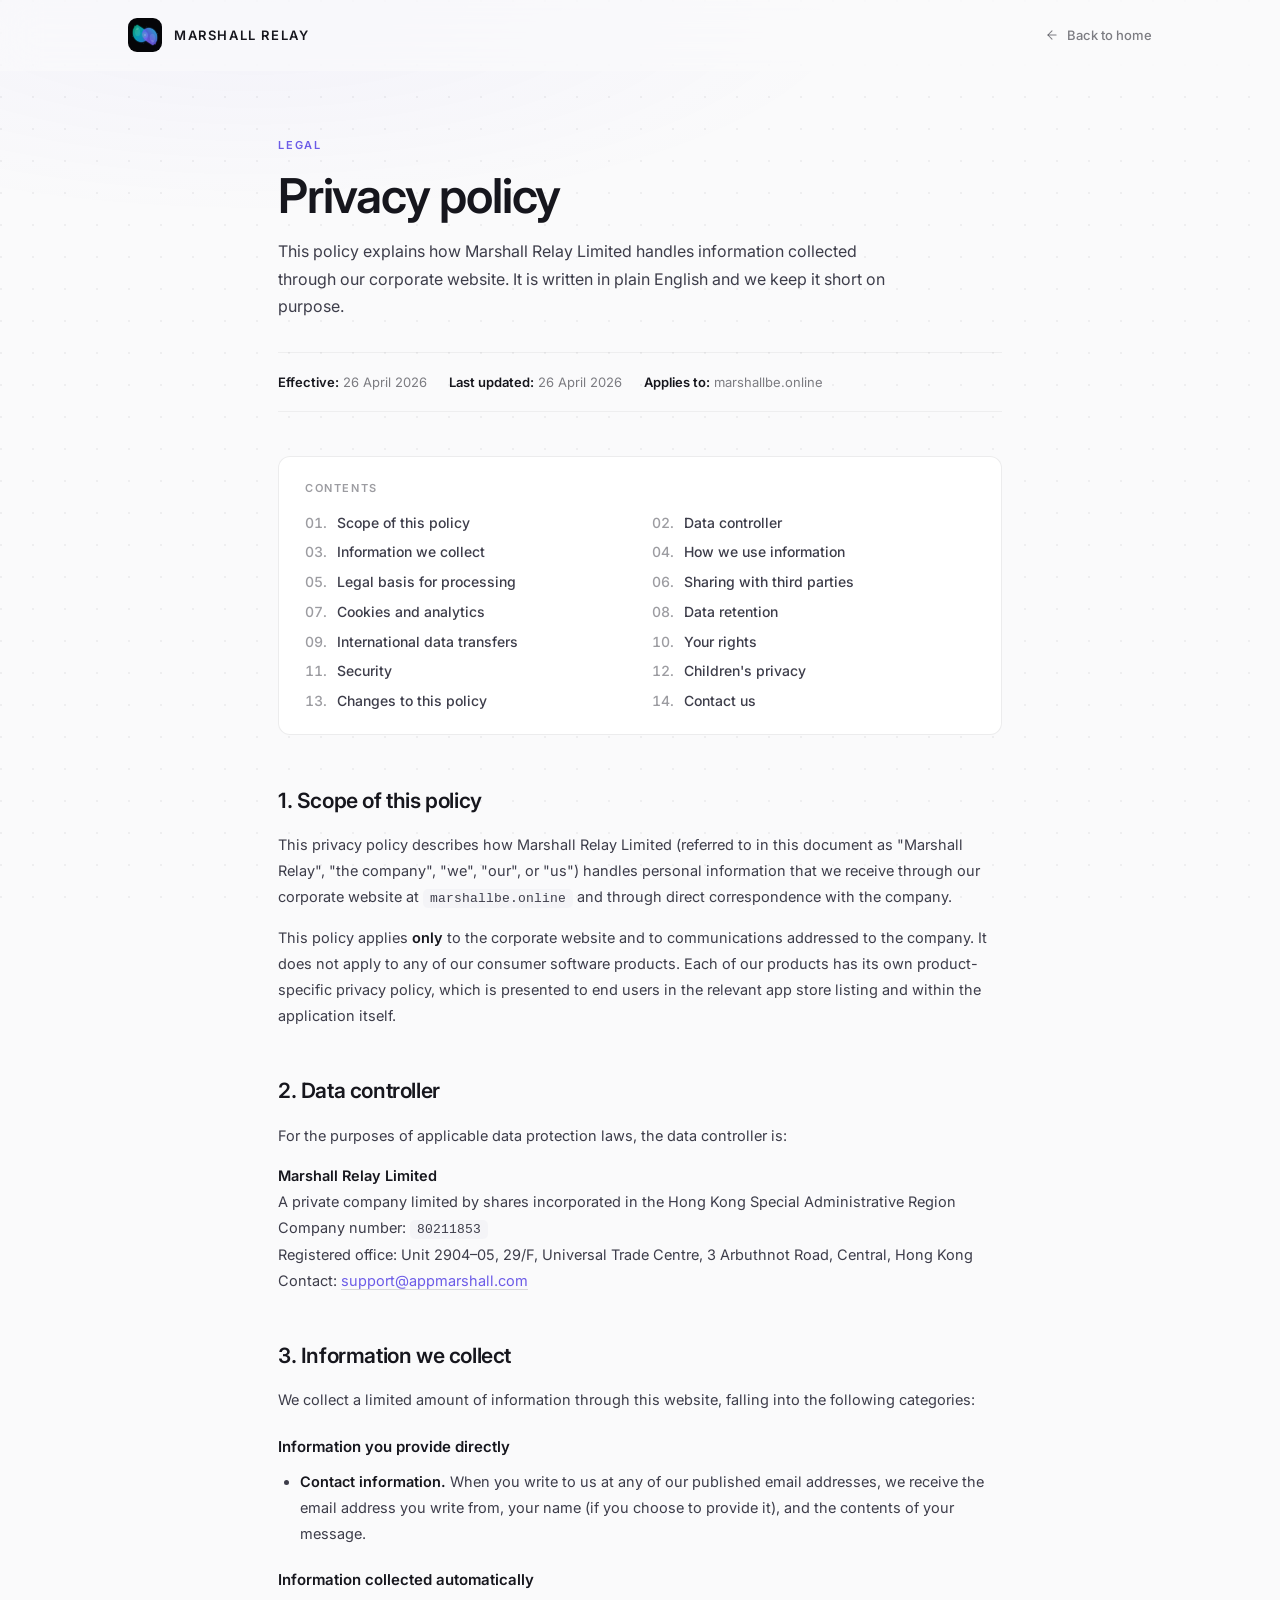
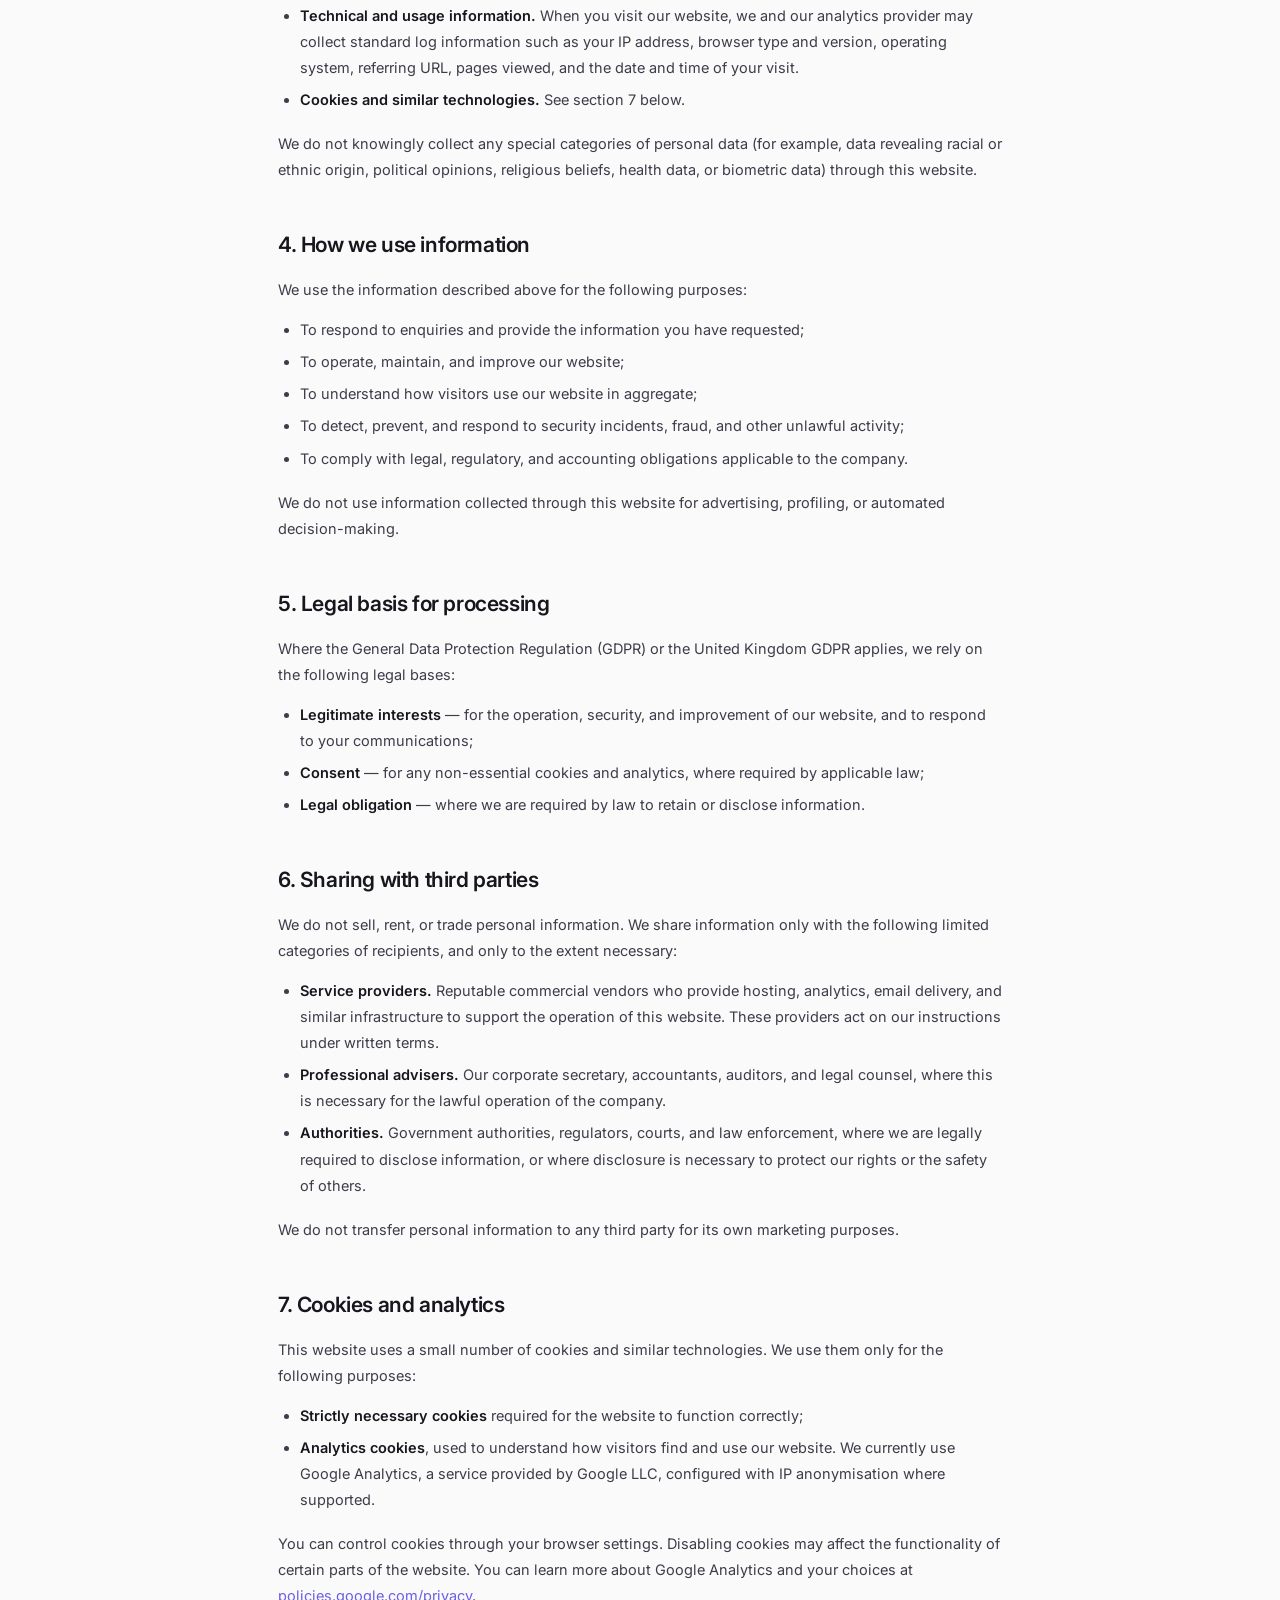
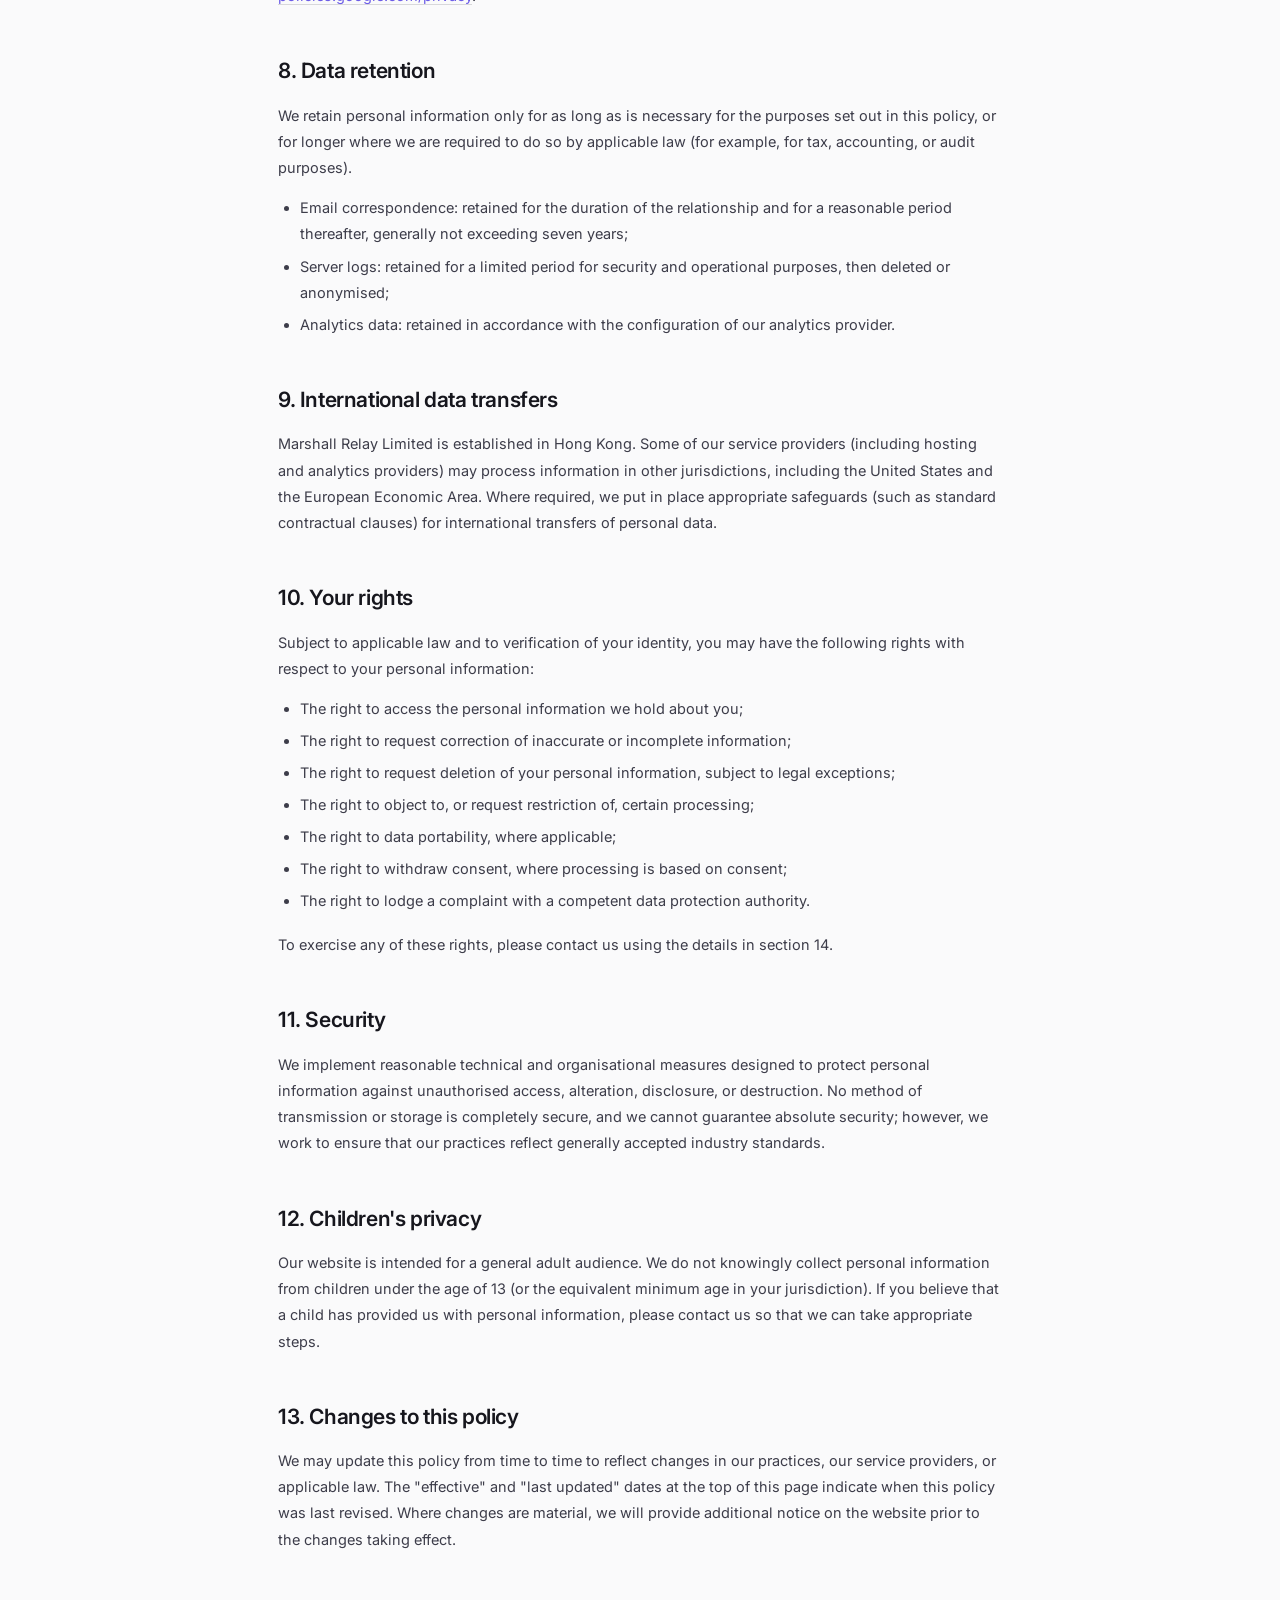
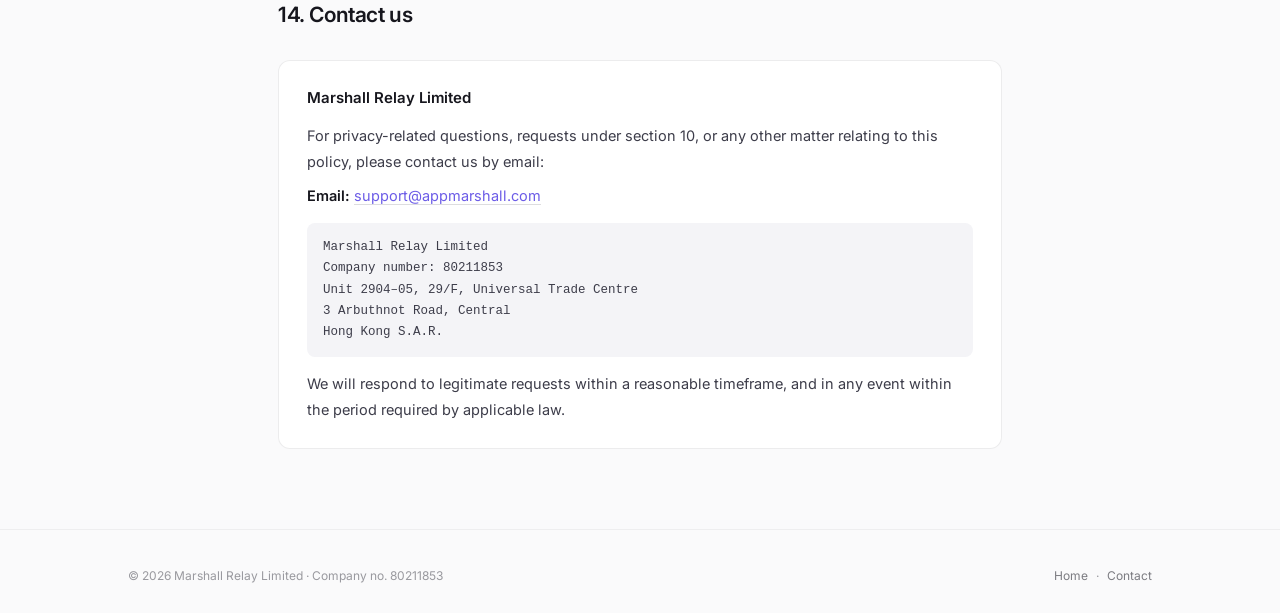
==== privacy/index.html @ ccfbe041 "Update index.html" ====
<!DOCTYPE html>
<html lang="en">
<head>
<meta charset="UTF-8">
<meta name="viewport" content="width=device-width,initial-scale=1.0">
<meta name="description" content="Privacy policy of Marshall Relay Limited — how we handle information collected through our corporate website.">
<meta name="theme-color" content="#FAFAFB">
<meta name="robots" content="index,follow">
<title>Privacy policy &mdash; Marshall Relay Limited</title>
<link rel="icon" type="image/png" href="../assets/logo.png">
<link rel="apple-touch-icon" href="../assets/logo.png">
<link rel="preconnect" href="https://fonts.googleapis.com">
<link rel="preconnect" href="https://fonts.gstatic.com" crossorigin>
<link href="https://fonts.googleapis.com/css2?family=Inter:wght@300;400;500;600;700&family=Instrument+Serif&display=swap" rel="stylesheet">
<style>
*,*::before,*::after{box-sizing:border-box;margin:0;padding:0}
:root{
  --bg:#FAFAFB;
  --bg-soft:#F4F4F7;
  --surface:#FFFFFF;
  --surface-tint:rgba(108,92,231,0.035);
  --border:rgba(20,20,30,0.08);
  --border-light:rgba(20,20,30,0.05);
  --border-strong:rgba(20,20,30,0.14);
  --text:#16161D;
  --text-secondary:#3D3D4A;
  --text-dim:rgba(20,20,30,0.55);
  --text-muted:rgba(20,20,30,0.42);
  --accent:#6C5CE7;
  --accent-deep:#5347C7;
  --accent-soft:rgba(108,92,231,0.08);
  --teal:#10A674;
  --radius-lg:18px;
  --radius-md:12px;
  --radius-sm:8px;
}
html{scroll-behavior:smooth;-webkit-font-smoothing:antialiased;-moz-osx-font-smoothing:grayscale;overflow-x:clip;max-width:100%}
body{background:var(--bg);color:var(--text);font-family:'Inter',-apple-system,'Helvetica Neue',sans-serif;overflow-x:clip;line-height:1.7;max-width:100%;position:relative}
a{color:var(--accent);text-decoration:none;transition:color .25s;border-bottom:1px solid var(--border-strong)}
a:hover{color:var(--accent-deep);border-color:var(--accent)}
img{max-width:100%;display:block}
.container{max-width:780px;margin:0 auto;padding:0 28px}

/* Subtle background — same engineering motif but minimal */
.bg-canvas{position:fixed;inset:0;pointer-events:none;z-index:0;background:
  radial-gradient(circle at 1px 1px, rgba(20,20,30,0.05) 1px, transparent 0) 0 0/32px 32px,
  var(--bg)}
.bg-wash{position:fixed;inset:0;pointer-events:none;z-index:1;background:
  radial-gradient(ellipse 80% 40% at 20% 0%, rgba(108,92,231,0.05), transparent 60%)}

/* Nav */
.nav{position:fixed;top:0;left:0;right:0;z-index:100;padding:18px 0;background:rgba(250,250,251,.72);backdrop-filter:blur(18px);-webkit-backdrop-filter:blur(18px);border-bottom:1px solid transparent;transition:all .35s}
.nav.scrolled{padding:12px 0;background:rgba(250,250,251,.92);border-bottom-color:var(--border-light)}
.nav-inner{display:flex;align-items:center;justify-content:space-between;max-width:1080px;margin:0 auto;padding:0 28px}
.nav-logo{display:flex;align-items:center;gap:12px;text-decoration:none;border:none}
.nav-logo:hover{border:none}
.nav-logo-mark{width:34px;height:34px;flex-shrink:0;display:flex;align-items:center;justify-content:center}
.nav-logo-mark img{width:34px;height:34px;border-radius:9px;object-fit:contain}
.nav-logo-text{font-size:13px;font-weight:600;letter-spacing:1.6px;text-transform:uppercase;color:var(--text);line-height:1}
.nav-back{font-size:13px;font-weight:500;color:var(--text-dim);transition:color .25s;border:none;display:inline-flex;align-items:center;gap:8px}
.nav-back:hover{color:var(--text);border:none}
.nav-back svg{width:14px;height:14px}
@media(max-width:740px){.nav-inner{padding:0 22px}}

/* Page */
.page{position:relative;z-index:2;padding:130px 0 80px}
.page-eyebrow{display:inline-block;font-size:11px;font-weight:600;text-transform:uppercase;letter-spacing:1.8px;color:var(--accent);margin-bottom:14px}
.page h1{font-size:clamp(34px,4.5vw,48px);font-weight:600;line-height:1.12;letter-spacing:-1.2px;margin-bottom:16px;color:var(--text)}
.page-lead{font-size:16px;color:var(--text-secondary);max-width:620px;line-height:1.7;margin-bottom:32px}
.page-meta{display:flex;flex-wrap:wrap;gap:14px 22px;padding:18px 0;font-size:13px;color:var(--text-dim);margin-bottom:44px;border-top:1px solid var(--border-light);border-bottom:1px solid var(--border-light)}
.page-meta strong{color:var(--text);font-weight:600}

.toc{padding:22px 26px;background:var(--surface);border:1px solid var(--border);border-radius:var(--radius-md);margin-bottom:48px}
.toc h2{font-size:11px;font-weight:600;text-transform:uppercase;letter-spacing:1.6px;color:var(--text-muted);margin-bottom:14px}
.toc ol{list-style:none;counter-reset:toc;display:grid;grid-template-columns:1fr 1fr;gap:8px 24px}
@media(max-width:560px){.toc ol{grid-template-columns:1fr}}
.toc li{counter-increment:toc;font-size:14px;line-height:1.55}
.toc li::before{content:counter(toc,decimal-leading-zero) '. ';color:var(--text-muted);font-weight:500;margin-right:6px;font-variant-numeric:tabular-nums}
.toc a{color:var(--text-secondary);border:none;font-weight:500}
.toc a:hover{color:var(--accent);border:none}

article h2{font-size:21px;font-weight:600;letter-spacing:-.4px;margin-top:44px;margin-bottom:14px;scroll-margin-top:96px;color:var(--text)}
article h2:first-of-type{margin-top:0}
article h3{font-size:15px;font-weight:600;margin-top:20px;margin-bottom:10px;color:var(--text)}
article p{font-size:14.5px;color:var(--text-secondary);line-height:1.8;margin-bottom:14px}
article ul{margin:0 0 18px 0;padding-left:22px}
article li{font-size:14.5px;color:var(--text-secondary);line-height:1.8;margin-bottom:6px}
article strong{color:var(--text);font-weight:600}
article .mono{font-family:'SFMono-Regular',Menlo,Consolas,monospace;font-size:13px;background:var(--bg-soft);padding:2px 7px;border-radius:5px;letter-spacing:.2px}

.contact-block{margin-top:28px;padding:24px 28px;background:var(--surface);border:1px solid var(--border);border-radius:var(--radius-md)}
.contact-block h3{margin-top:0;margin-bottom:12px;font-size:15px}
.contact-block p{margin-bottom:8px;font-size:14.5px}
.contact-block p:last-child{margin-bottom:0}
.contact-block .mono-block{font-family:'SFMono-Regular',Menlo,Consolas,monospace;font-size:12.5px;color:var(--text-secondary);line-height:1.7;padding:14px 16px;background:var(--bg-soft);border-radius:var(--radius-sm);margin-top:14px}

/* Footer */
.footer{position:relative;z-index:2;padding:36px 0 28px;border-top:1px solid var(--border-light)}
.footer-inner{display:flex;justify-content:space-between;align-items:center;gap:16px;flex-wrap:wrap;font-size:12px;color:var(--text-muted);max-width:1080px;margin:0 auto;padding:0 28px}
.footer-inner a{color:var(--text-dim);border:none}
.footer-inner a:hover{color:var(--text);border:none}
.footer-divider{display:inline-block;margin:0 8px}
@media(max-width:740px){
  .page{padding:110px 0 60px}
  .container{padding:0 22px}
}
</style>
</head>
<body>

<div class="bg-canvas" aria-hidden="true"></div>
<div class="bg-wash" aria-hidden="true"></div>

<nav class="nav" id="nav">
  <div class="nav-inner">
    <a href="../" class="nav-logo">
      <div class="nav-logo-mark"><img src="../assets/logo.png" alt=""></div>
      <span class="nav-logo-text">Marshall Relay</span>
    </a>
    <a href="../" class="nav-back">
      <svg viewBox="0 0 24 24" fill="none" stroke="currentColor" stroke-width="1.8" stroke-linecap="round" stroke-linejoin="round"><path d="M19 12H5"/><path d="m12 19-7-7 7-7"/></svg>
      Back to home
    </a>
  </div>
</nav>

<main class="page">
  <div class="container">
    <span class="page-eyebrow">Legal</span>
    <h1>Privacy policy</h1>
    <p class="page-lead">This policy explains how Marshall Relay Limited handles information collected through our corporate website. It is written in plain English and we keep it short on purpose.</p>
    <div class="page-meta">
      <span><strong>Effective:</strong> 26 April 2026</span>
      <span><strong>Last updated:</strong> 26 April 2026</span>
      <span><strong>Applies to:</strong> <span class="mono">marshallbe.online</span></span>
    </div>

    <div class="toc">
      <h2>Contents</h2>
      <ol>
        <li><a href="#scope">Scope of this policy</a></li>
        <li><a href="#controller">Data controller</a></li>
        <li><a href="#information">Information we collect</a></li>
        <li><a href="#purposes">How we use information</a></li>
        <li><a href="#legal-basis">Legal basis for processing</a></li>
        <li><a href="#sharing">Sharing with third parties</a></li>
        <li><a href="#cookies">Cookies and analytics</a></li>
        <li><a href="#retention">Data retention</a></li>
        <li><a href="#transfers">International data transfers</a></li>
        <li><a href="#rights">Your rights</a></li>
        <li><a href="#security">Security</a></li>
        <li><a href="#children">Children's privacy</a></li>
        <li><a href="#changes">Changes to this policy</a></li>
        <li><a href="#contact">Contact us</a></li>
      </ol>
    </div>

    <article>
      <h2 id="scope">1. Scope of this policy</h2>
      <p>This privacy policy describes how Marshall Relay Limited (referred to in this document as "Marshall Relay", "the company", "we", "our", or "us") handles personal information that we receive through our corporate website at <span class="mono">marshallbe.online</span> and through direct correspondence with the company.</p>
      <p>This policy applies <strong>only</strong> to the corporate website and to communications addressed to the company. It does not apply to any of our consumer software products. Each of our products has its own product-specific privacy policy, which is presented to end users in the relevant app store listing and within the application itself.</p>

      <h2 id="controller">2. Data controller</h2>
      <p>For the purposes of applicable data protection laws, the data controller is:</p>
      <p><strong>Marshall Relay Limited</strong><br>
        A private company limited by shares incorporated in the Hong Kong Special Administrative Region<br>
        Company number: <span class="mono">80211853</span><br>
        Registered office: Unit 2904&ndash;05, 29/F, Universal Trade Centre, 3 Arbuthnot Road, Central, Hong Kong<br>
        Contact: <a href="mailto:support@appmarshall.com">support@appmarshall.com</a></p>

      <h2 id="information">3. Information we collect</h2>
      <p>We collect a limited amount of information through this website, falling into the following categories:</p>
      <h3>Information you provide directly</h3>
      <ul>
        <li><strong>Contact information.</strong> When you write to us at any of our published email addresses, we receive the email address you write from, your name (if you choose to provide it), and the contents of your message.</li>
      </ul>
      <h3>Information collected automatically</h3>
      <ul>
        <li><strong>Technical and usage information.</strong> When you visit our website, we and our analytics provider may collect standard log information such as your IP address, browser type and version, operating system, referring URL, pages viewed, and the date and time of your visit.</li>
        <li><strong>Cookies and similar technologies.</strong> See section 7 below.</li>
      </ul>
      <p>We do not knowingly collect any special categories of personal data (for example, data revealing racial or ethnic origin, political opinions, religious beliefs, health data, or biometric data) through this website.</p>

      <h2 id="purposes">4. How we use information</h2>
      <p>We use the information described above for the following purposes:</p>
      <ul>
        <li>To respond to enquiries and provide the information you have requested;</li>
        <li>To operate, maintain, and improve our website;</li>
        <li>To understand how visitors use our website in aggregate;</li>
        <li>To detect, prevent, and respond to security incidents, fraud, and other unlawful activity;</li>
        <li>To comply with legal, regulatory, and accounting obligations applicable to the company.</li>
      </ul>
      <p>We do not use information collected through this website for advertising, profiling, or automated decision-making.</p>

      <h2 id="legal-basis">5. Legal basis for processing</h2>
      <p>Where the General Data Protection Regulation (GDPR) or the United Kingdom GDPR applies, we rely on the following legal bases:</p>
      <ul>
        <li><strong>Legitimate interests</strong> &mdash; for the operation, security, and improvement of our website, and to respond to your communications;</li>
        <li><strong>Consent</strong> &mdash; for any non-essential cookies and analytics, where required by applicable law;</li>
        <li><strong>Legal obligation</strong> &mdash; where we are required by law to retain or disclose information.</li>
      </ul>

      <h2 id="sharing">6. Sharing with third parties</h2>
      <p>We do not sell, rent, or trade personal information. We share information only with the following limited categories of recipients, and only to the extent necessary:</p>
      <ul>
        <li><strong>Service providers.</strong> Reputable commercial vendors who provide hosting, analytics, email delivery, and similar infrastructure to support the operation of this website. These providers act on our instructions under written terms.</li>
        <li><strong>Professional advisers.</strong> Our corporate secretary, accountants, auditors, and legal counsel, where this is necessary for the lawful operation of the company.</li>
        <li><strong>Authorities.</strong> Government authorities, regulators, courts, and law enforcement, where we are legally required to disclose information, or where disclosure is necessary to protect our rights or the safety of others.</li>
      </ul>
      <p>We do not transfer personal information to any third party for its own marketing purposes.</p>

      <h2 id="cookies">7. Cookies and analytics</h2>
      <p>This website uses a small number of cookies and similar technologies. We use them only for the following purposes:</p>
      <ul>
        <li><strong>Strictly necessary cookies</strong> required for the website to function correctly;</li>
        <li><strong>Analytics cookies</strong>, used to understand how visitors find and use our website. We currently use Google Analytics, a service provided by Google LLC, configured with IP anonymisation where supported.</li>
      </ul>
      <p>You can control cookies through your browser settings. Disabling cookies may affect the functionality of certain parts of the website. You can learn more about Google Analytics and your choices at <a href="https://policies.google.com/privacy" target="_blank" rel="noopener">policies.google.com/privacy</a>.</p>

      <h2 id="retention">8. Data retention</h2>
      <p>We retain personal information only for as long as is necessary for the purposes set out in this policy, or for longer where we are required to do so by applicable law (for example, for tax, accounting, or audit purposes).</p>
      <ul>
        <li>Email correspondence: retained for the duration of the relationship and for a reasonable period thereafter, generally not exceeding seven years;</li>
        <li>Server logs: retained for a limited period for security and operational purposes, then deleted or anonymised;</li>
        <li>Analytics data: retained in accordance with the configuration of our analytics provider.</li>
      </ul>

      <h2 id="transfers">9. International data transfers</h2>
      <p>Marshall Relay Limited is established in Hong Kong. Some of our service providers (including hosting and analytics providers) may process information in other jurisdictions, including the United States and the European Economic Area. Where required, we put in place appropriate safeguards (such as standard contractual clauses) for international transfers of personal data.</p>

      <h2 id="rights">10. Your rights</h2>
      <p>Subject to applicable law and to verification of your identity, you may have the following rights with respect to your personal information:</p>
      <ul>
        <li>The right to access the personal information we hold about you;</li>
        <li>The right to request correction of inaccurate or incomplete information;</li>
        <li>The right to request deletion of your personal information, subject to legal exceptions;</li>
        <li>The right to object to, or request restriction of, certain processing;</li>
        <li>The right to data portability, where applicable;</li>
        <li>The right to withdraw consent, where processing is based on consent;</li>
        <li>The right to lodge a complaint with a competent data protection authority.</li>
      </ul>
      <p>To exercise any of these rights, please contact us using the details in section 14.</p>

      <h2 id="security">11. Security</h2>
      <p>We implement reasonable technical and organisational measures designed to protect personal information against unauthorised access, alteration, disclosure, or destruction. No method of transmission or storage is completely secure, and we cannot guarantee absolute security; however, we work to ensure that our practices reflect generally accepted industry standards.</p>

      <h2 id="children">12. Children's privacy</h2>
      <p>Our website is intended for a general adult audience. We do not knowingly collect personal information from children under the age of 13 (or the equivalent minimum age in your jurisdiction). If you believe that a child has provided us with personal information, please contact us so that we can take appropriate steps.</p>

      <h2 id="changes">13. Changes to this policy</h2>
      <p>We may update this policy from time to time to reflect changes in our practices, our service providers, or applicable law. The "effective" and "last updated" dates at the top of this page indicate when this policy was last revised. Where changes are material, we will provide additional notice on the website prior to the changes taking effect.</p>

      <h2 id="contact">14. Contact us</h2>
      <div class="contact-block">
        <h3>Marshall Relay Limited</h3>
        <p>For privacy-related questions, requests under section 10, or any other matter relating to this policy, please contact us by email:</p>
        <p><strong>Email:</strong> <a href="mailto:support@appmarshall.com">support@appmarshall.com</a></p>
        <div class="mono-block">
          Marshall Relay Limited<br>
          Company number: 80211853<br>
          Unit 2904&ndash;05, 29/F, Universal Trade Centre<br>
          3 Arbuthnot Road, Central<br>
          Hong Kong S.A.R.
        </div>
        <p style="margin-top:14px">We will respond to legitimate requests within a reasonable timeframe, and in any event within the period required by applicable law.</p>
      </div>
    </article>
  </div>
</main>

<footer class="footer">
  <div class="footer-inner">
    <span>&copy; 2026 Marshall Relay Limited &middot; Company no. 80211853</span>
    <span><a href="../">Home</a><span class="footer-divider">&middot;</span><a href="mailto:support@appmarshall.com">Contact</a></span>
  </div>
</footer>

<script>
const nav = document.getElementById('nav');
window.addEventListener('scroll', () => {
  if (window.scrollY > 12) nav.classList.add('scrolled');
  else nav.classList.remove('scrolled');
}, { passive: true });
</script>

</body>
</html>
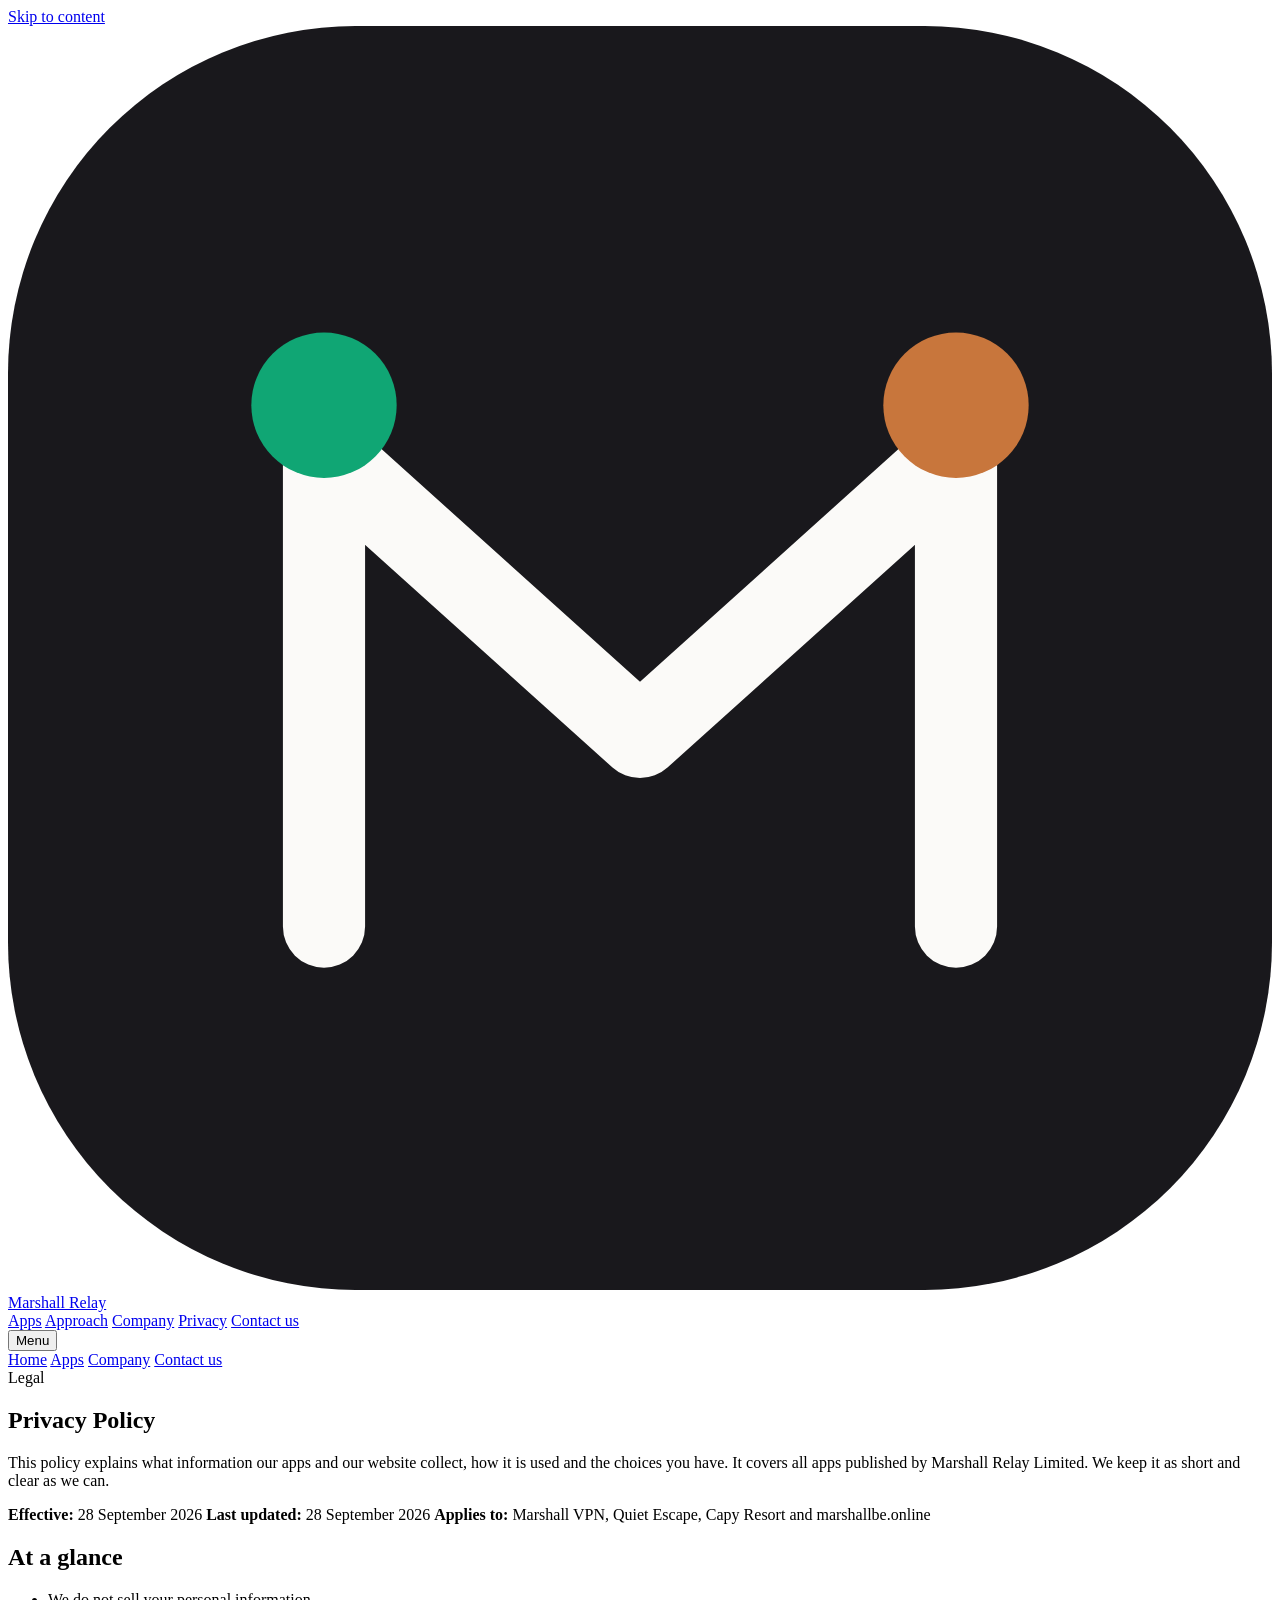
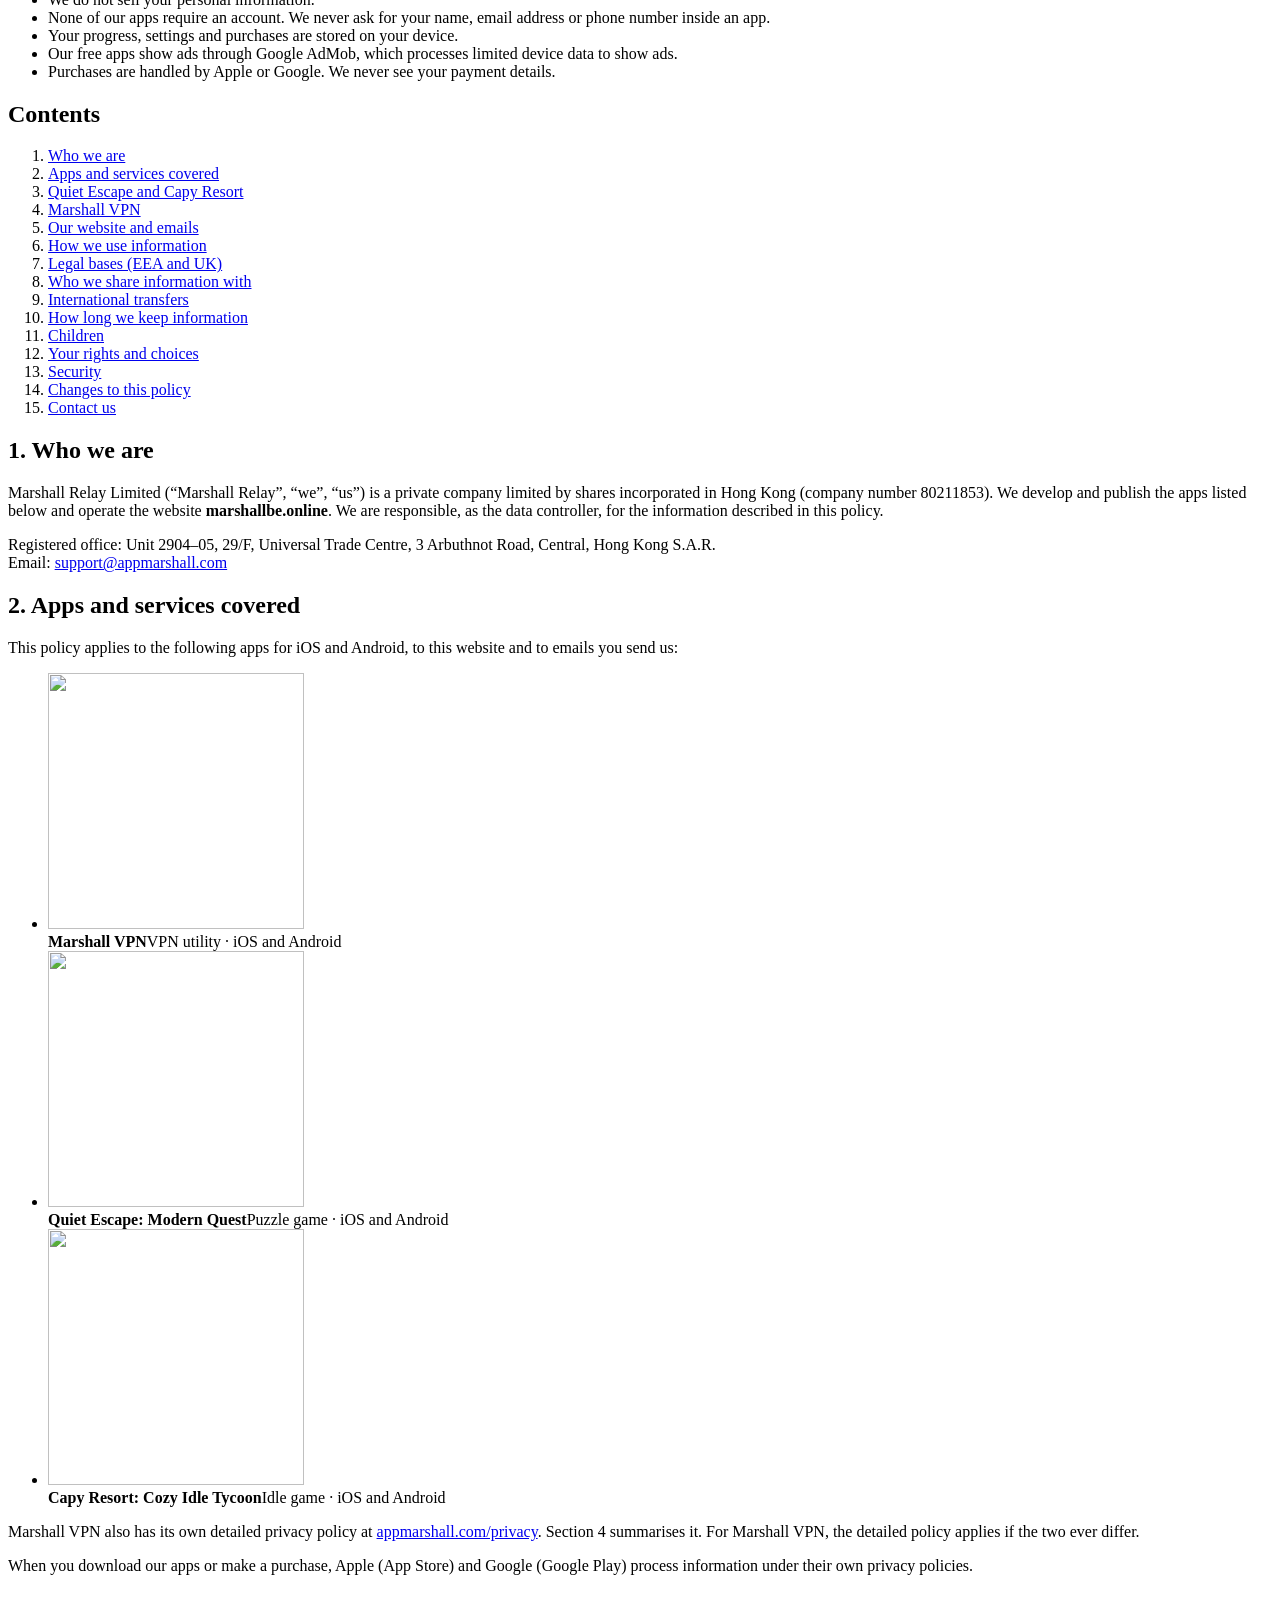
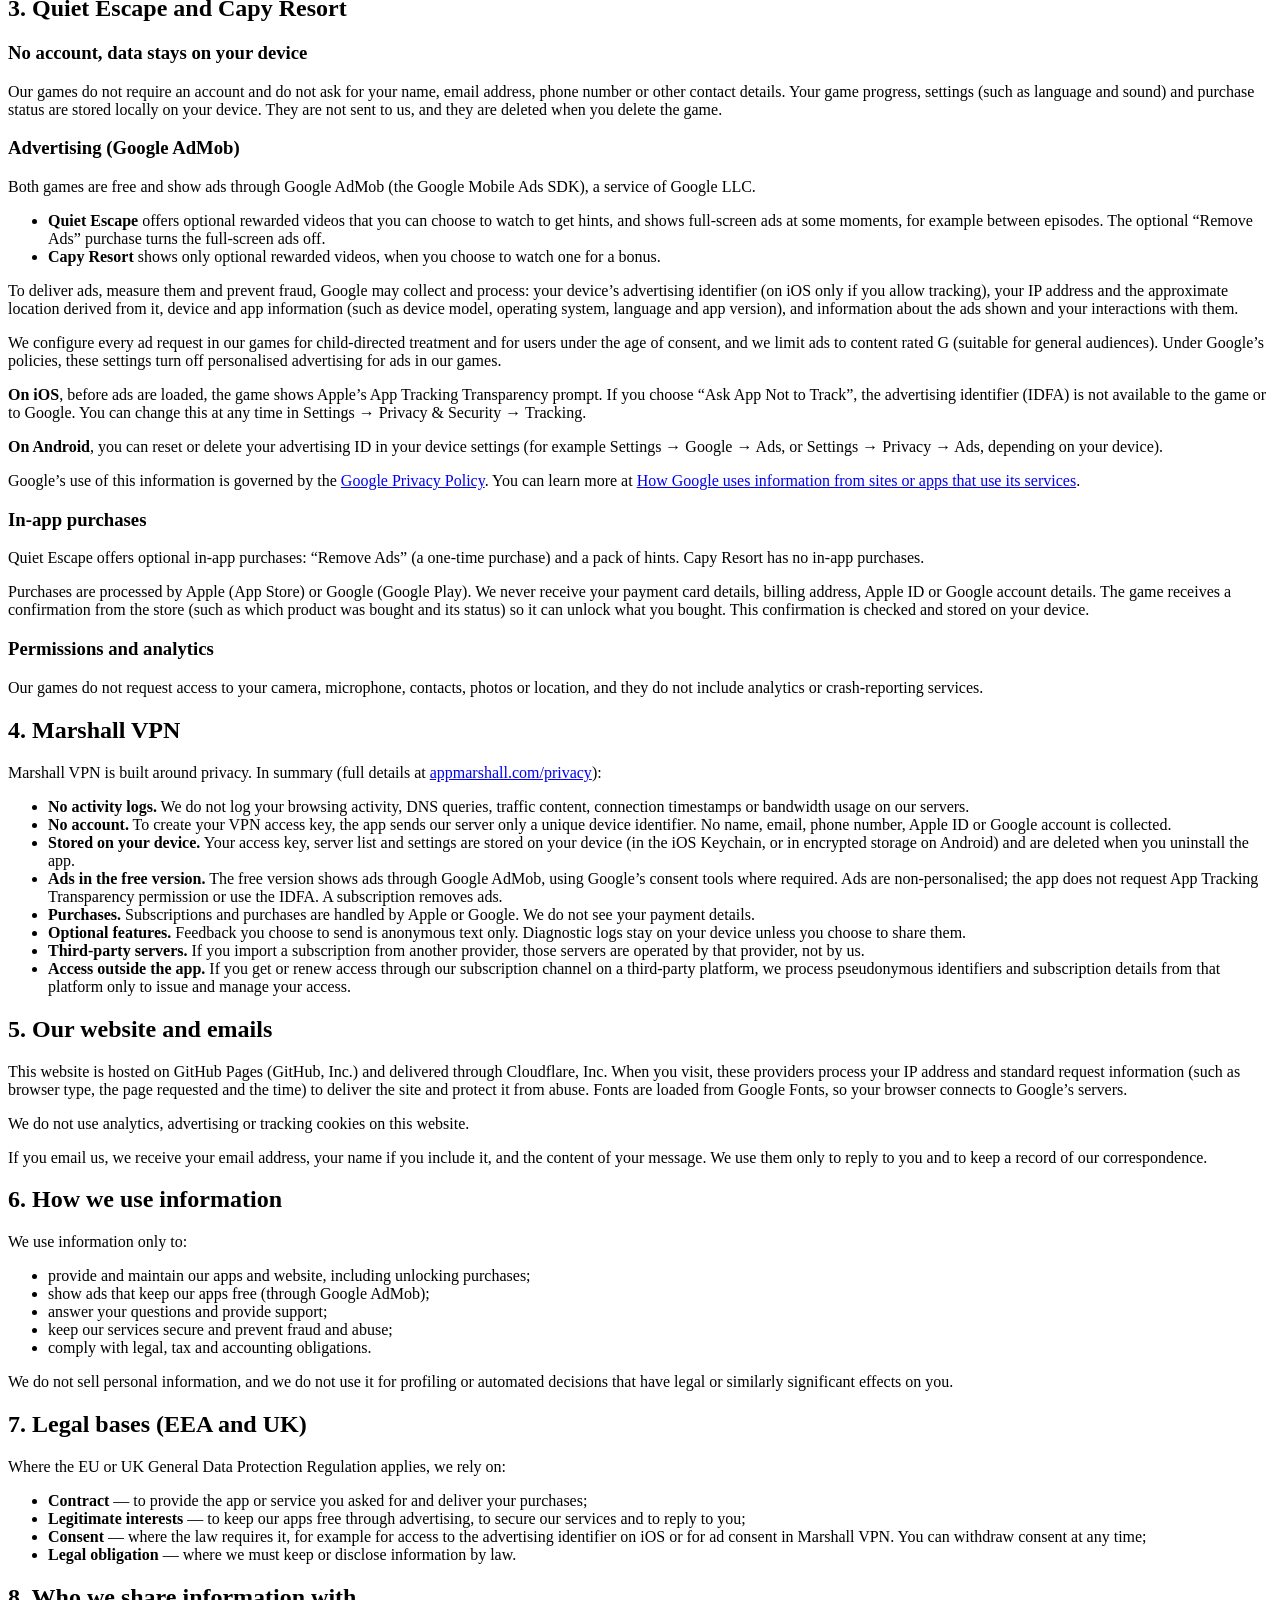
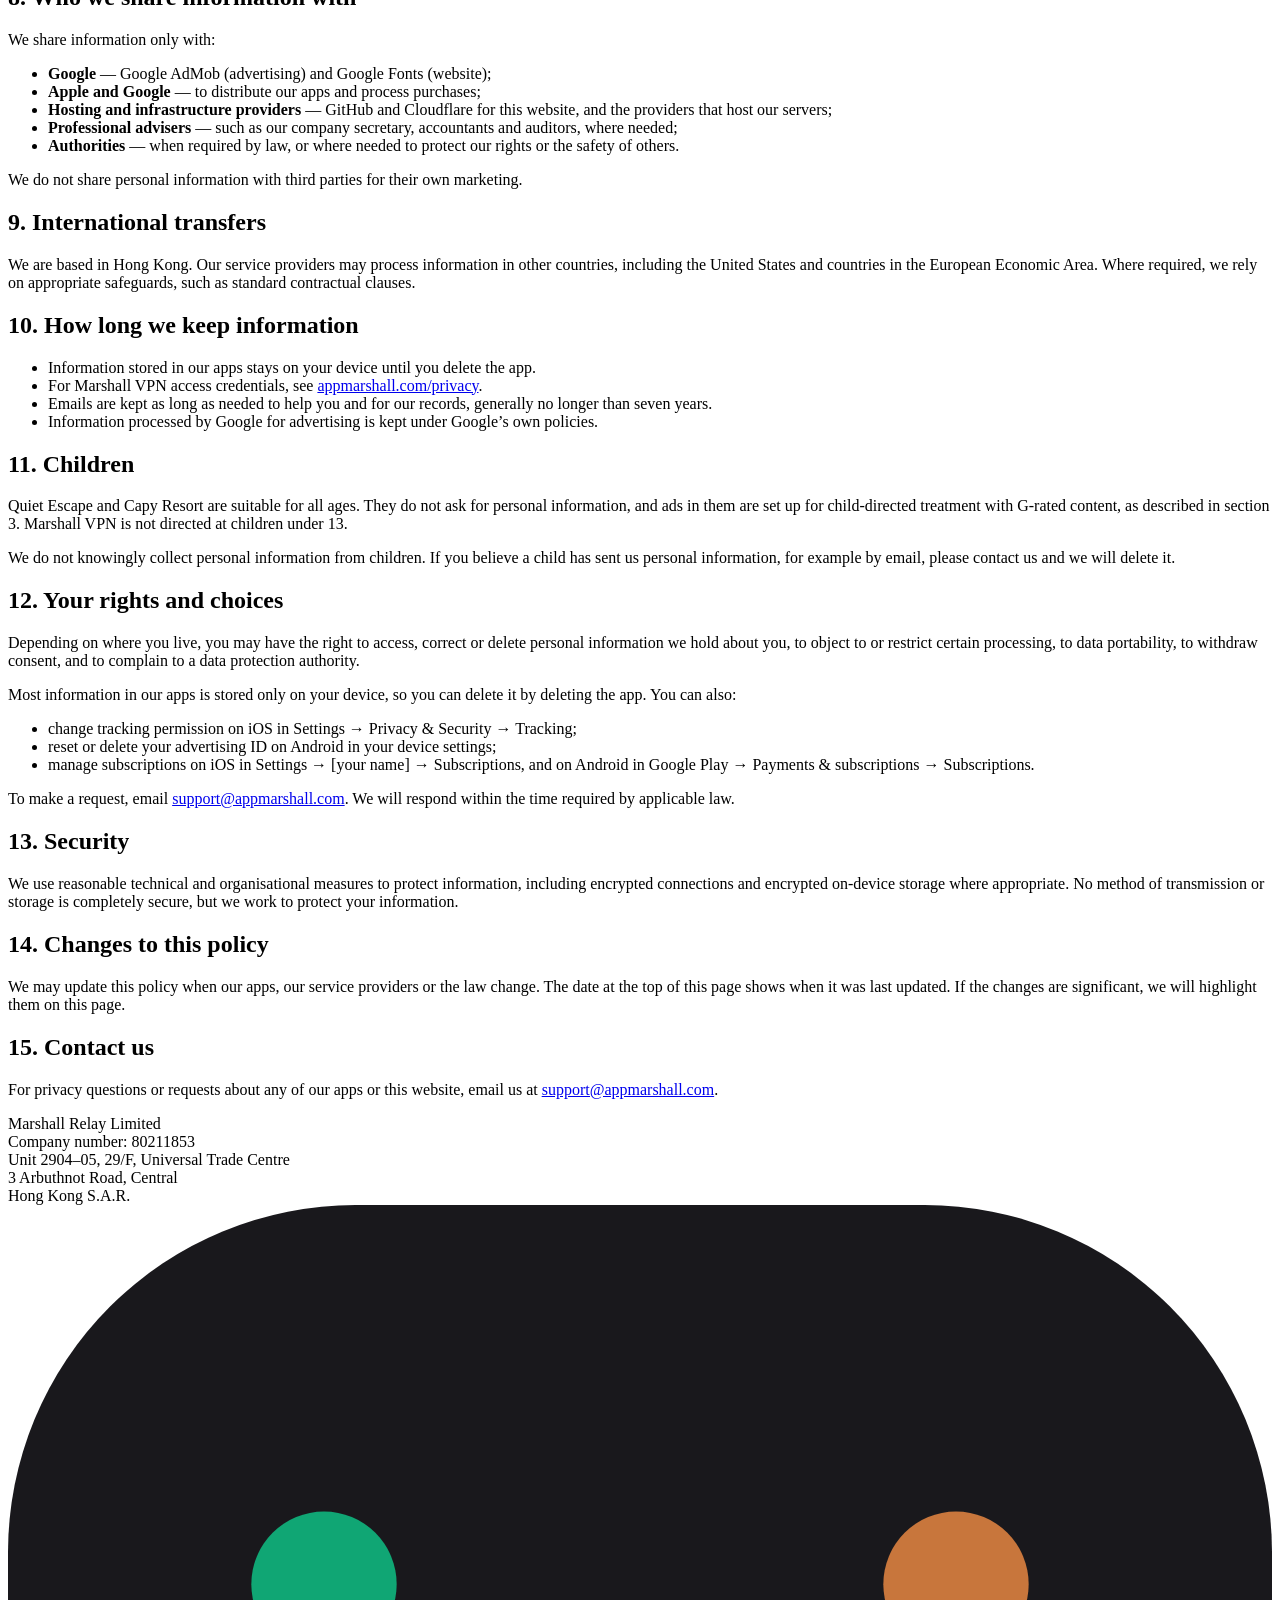
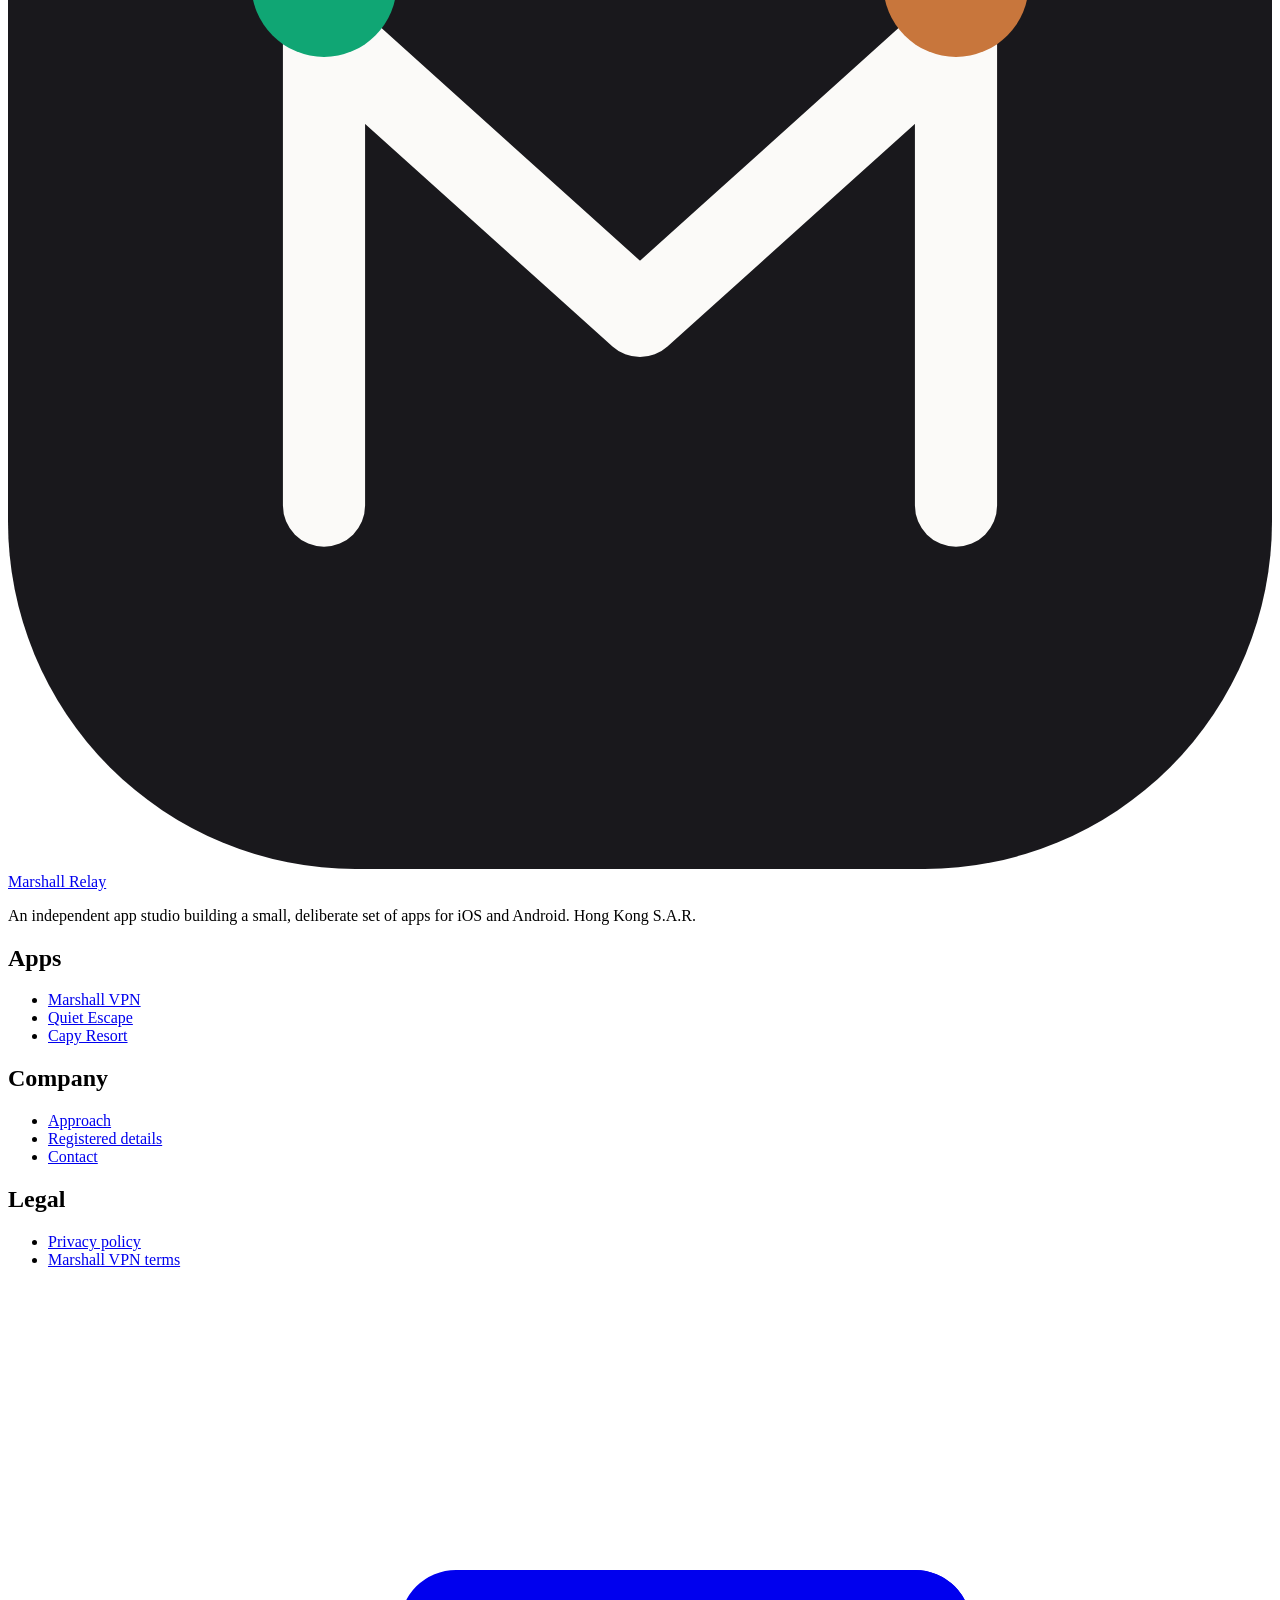
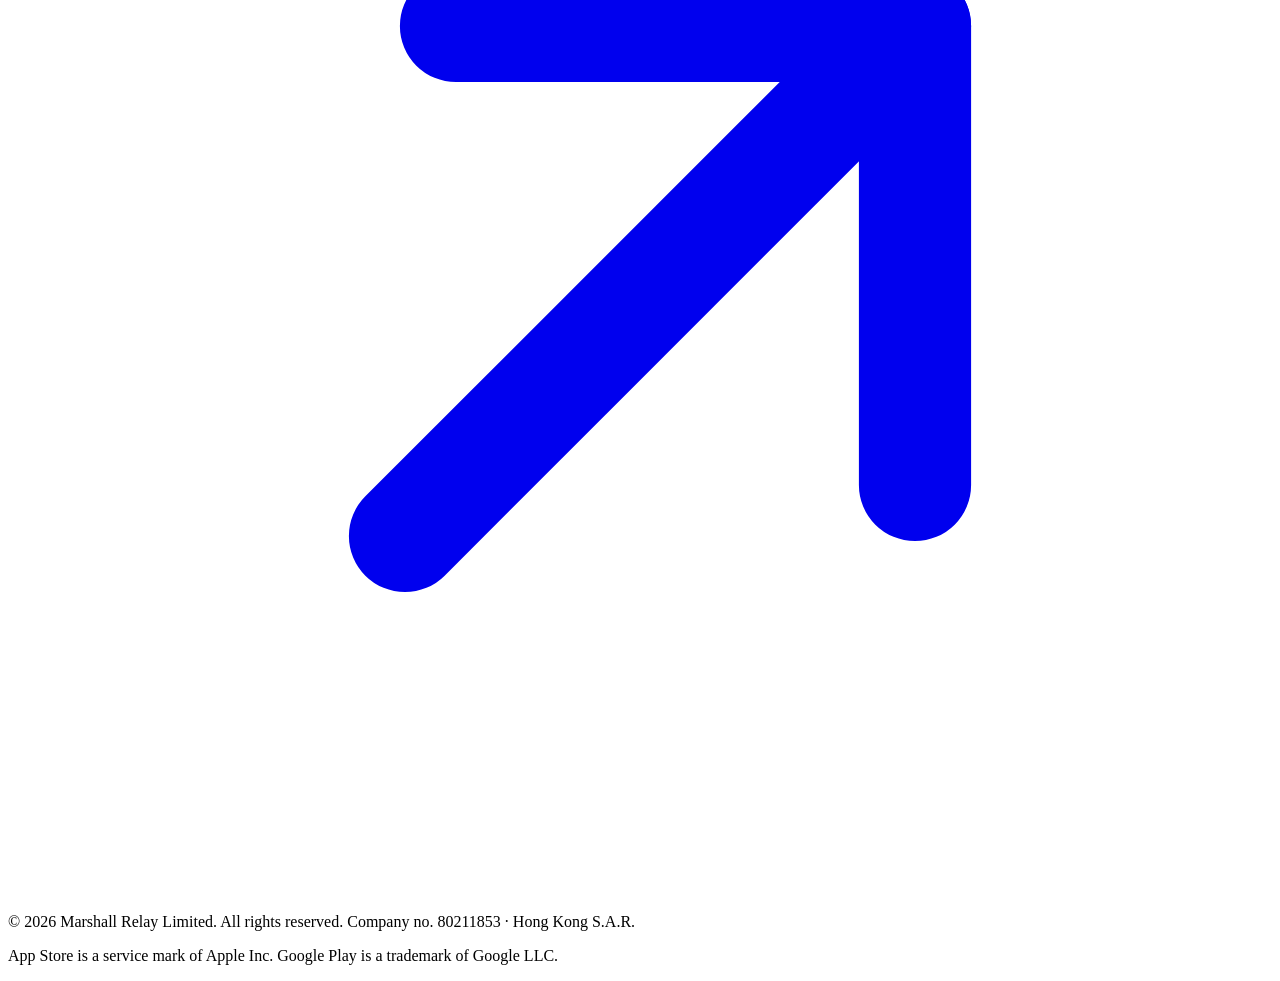
==== commit c78199a4: "Add files via upload" ====
--- a/privacy/index.html
+++ b/privacy/index.html
@@ -1,287 +1,284 @@
 <!DOCTYPE html>
 <html lang="en">
 <head>
-<meta charset="UTF-8">
-<meta name="viewport" content="width=device-width,initial-scale=1.0">
-<meta name="description" content="Privacy policy of Marshall Relay Limited — how we handle information collected through our corporate website.">
-<meta name="theme-color" content="#FAFAFB">
+<meta charset="utf-8">
+<meta name="viewport" content="width=device-width, initial-scale=1">
+<title>Privacy Policy — Marshall Relay Limited</title>
+<meta name="description" content="Privacy Policy of Marshall Relay Limited for our apps — Marshall VPN, Quiet Escape and Capy Resort — and our website.">
+<link rel="canonical" href="https://marshallbe.online/privacy/">
+<meta name="theme-color" content="#FFFFFF">
 <meta name="robots" content="index,follow">
-<title>Privacy policy &mdash; Marshall Relay Limited</title>
-<link rel="icon" type="image/png" href="../assets/logo.png">
-<link rel="apple-touch-icon" href="../assets/logo.png">
+<meta property="og:type" content="article">
+<meta property="og:site_name" content="Marshall Relay">
+<meta property="og:title" content="Privacy Policy — Marshall Relay Limited">
+<meta property="og:description" content="How Marshall Relay Limited handles information in Marshall VPN, Quiet Escape, Capy Resort and on our website.">
+<meta property="og:url" content="https://marshallbe.online/privacy/">
+<meta property="og:image" content="https://marshallbe.online/assets/og-image.jpg">
+<meta name="twitter:card" content="summary_large_image">
+<link rel="icon" href="../assets/apple-touch-icon.png" type="image/png" sizes="180x180">
+<link rel="icon" href="../assets/favicon.svg" type="image/svg+xml">
+<link rel="apple-touch-icon" href="../assets/apple-touch-icon.png">
 <link rel="preconnect" href="https://fonts.googleapis.com">
 <link rel="preconnect" href="https://fonts.gstatic.com" crossorigin>
-<link href="https://fonts.googleapis.com/css2?family=Inter:wght@300;400;500;600;700&family=Instrument+Serif&display=swap" rel="stylesheet">
-<style>
-*,*::before,*::after{box-sizing:border-box;margin:0;padding:0}
-:root{
-  --bg:#FAFAFB;
-  --bg-soft:#F4F4F7;
-  --surface:#FFFFFF;
-  --surface-tint:rgba(108,92,231,0.035);
-  --border:rgba(20,20,30,0.08);
-  --border-light:rgba(20,20,30,0.05);
-  --border-strong:rgba(20,20,30,0.14);
-  --text:#16161D;
-  --text-secondary:#3D3D4A;
-  --text-dim:rgba(20,20,30,0.55);
-  --text-muted:rgba(20,20,30,0.42);
-  --accent:#6C5CE7;
-  --accent-deep:#5347C7;
-  --accent-soft:rgba(108,92,231,0.08);
-  --teal:#10A674;
-  --radius-lg:18px;
-  --radius-md:12px;
-  --radius-sm:8px;
-}
-html{scroll-behavior:smooth;-webkit-font-smoothing:antialiased;-moz-osx-font-smoothing:grayscale;overflow-x:clip;max-width:100%}
-body{background:var(--bg);color:var(--text);font-family:'Inter',-apple-system,'Helvetica Neue',sans-serif;overflow-x:clip;line-height:1.7;max-width:100%;position:relative}
-a{color:var(--accent);text-decoration:none;transition:color .25s;border-bottom:1px solid var(--border-strong)}
-a:hover{color:var(--accent-deep);border-color:var(--accent)}
-img{max-width:100%;display:block}
-.container{max-width:780px;margin:0 auto;padding:0 28px}
-
-/* Subtle background — same engineering motif but minimal */
-.bg-canvas{position:fixed;inset:0;pointer-events:none;z-index:0;background:
-  radial-gradient(circle at 1px 1px, rgba(20,20,30,0.05) 1px, transparent 0) 0 0/32px 32px,
-  var(--bg)}
-.bg-wash{position:fixed;inset:0;pointer-events:none;z-index:1;background:
-  radial-gradient(ellipse 80% 40% at 20% 0%, rgba(108,92,231,0.05), transparent 60%)}
-
-/* Nav */
-.nav{position:fixed;top:0;left:0;right:0;z-index:100;padding:18px 0;background:rgba(250,250,251,.72);backdrop-filter:blur(18px);-webkit-backdrop-filter:blur(18px);border-bottom:1px solid transparent;transition:all .35s}
-.nav.scrolled{padding:12px 0;background:rgba(250,250,251,.92);border-bottom-color:var(--border-light)}
-.nav-inner{display:flex;align-items:center;justify-content:space-between;max-width:1080px;margin:0 auto;padding:0 28px}
-.nav-logo{display:flex;align-items:center;gap:12px;text-decoration:none;border:none}
-.nav-logo:hover{border:none}
-.nav-logo-mark{width:34px;height:34px;flex-shrink:0;display:flex;align-items:center;justify-content:center}
-.nav-logo-mark img{width:34px;height:34px;border-radius:9px;object-fit:contain}
-.nav-logo-text{font-size:13px;font-weight:600;letter-spacing:1.6px;text-transform:uppercase;color:var(--text);line-height:1}
-.nav-back{font-size:13px;font-weight:500;color:var(--text-dim);transition:color .25s;border:none;display:inline-flex;align-items:center;gap:8px}
-.nav-back:hover{color:var(--text);border:none}
-.nav-back svg{width:14px;height:14px}
-@media(max-width:740px){.nav-inner{padding:0 22px}}
-
-/* Page */
-.page{position:relative;z-index:2;padding:130px 0 80px}
-.page-eyebrow{display:inline-block;font-size:11px;font-weight:600;text-transform:uppercase;letter-spacing:1.8px;color:var(--accent);margin-bottom:14px}
-.page h1{font-size:clamp(34px,4.5vw,48px);font-weight:600;line-height:1.12;letter-spacing:-1.2px;margin-bottom:16px;color:var(--text)}
-.page-lead{font-size:16px;color:var(--text-secondary);max-width:620px;line-height:1.7;margin-bottom:32px}
-.page-meta{display:flex;flex-wrap:wrap;gap:14px 22px;padding:18px 0;font-size:13px;color:var(--text-dim);margin-bottom:44px;border-top:1px solid var(--border-light);border-bottom:1px solid var(--border-light)}
-.page-meta strong{color:var(--text);font-weight:600}
-
-.toc{padding:22px 26px;background:var(--surface);border:1px solid var(--border);border-radius:var(--radius-md);margin-bottom:48px}
-.toc h2{font-size:11px;font-weight:600;text-transform:uppercase;letter-spacing:1.6px;color:var(--text-muted);margin-bottom:14px}
-.toc ol{list-style:none;counter-reset:toc;display:grid;grid-template-columns:1fr 1fr;gap:8px 24px}
-@media(max-width:560px){.toc ol{grid-template-columns:1fr}}
-.toc li{counter-increment:toc;font-size:14px;line-height:1.55}
-.toc li::before{content:counter(toc,decimal-leading-zero) '. ';color:var(--text-muted);font-weight:500;margin-right:6px;font-variant-numeric:tabular-nums}
-.toc a{color:var(--text-secondary);border:none;font-weight:500}
-.toc a:hover{color:var(--accent);border:none}
-
-article h2{font-size:21px;font-weight:600;letter-spacing:-.4px;margin-top:44px;margin-bottom:14px;scroll-margin-top:96px;color:var(--text)}
-article h2:first-of-type{margin-top:0}
-article h3{font-size:15px;font-weight:600;margin-top:20px;margin-bottom:10px;color:var(--text)}
-article p{font-size:14.5px;color:var(--text-secondary);line-height:1.8;margin-bottom:14px}
-article ul{margin:0 0 18px 0;padding-left:22px}
-article li{font-size:14.5px;color:var(--text-secondary);line-height:1.8;margin-bottom:6px}
-article strong{color:var(--text);font-weight:600}
-article .mono{font-family:'SFMono-Regular',Menlo,Consolas,monospace;font-size:13px;background:var(--bg-soft);padding:2px 7px;border-radius:5px;letter-spacing:.2px}
-
-.contact-block{margin-top:28px;padding:24px 28px;background:var(--surface);border:1px solid var(--border);border-radius:var(--radius-md)}
-.contact-block h3{margin-top:0;margin-bottom:12px;font-size:15px}
-.contact-block p{margin-bottom:8px;font-size:14.5px}
-.contact-block p:last-child{margin-bottom:0}
-.contact-block .mono-block{font-family:'SFMono-Regular',Menlo,Consolas,monospace;font-size:12.5px;color:var(--text-secondary);line-height:1.7;padding:14px 16px;background:var(--bg-soft);border-radius:var(--radius-sm);margin-top:14px}
-
-/* Footer */
-.footer{position:relative;z-index:2;padding:36px 0 28px;border-top:1px solid var(--border-light)}
-.footer-inner{display:flex;justify-content:space-between;align-items:center;gap:16px;flex-wrap:wrap;font-size:12px;color:var(--text-muted);max-width:1080px;margin:0 auto;padding:0 28px}
-.footer-inner a{color:var(--text-dim);border:none}
-.footer-inner a:hover{color:var(--text);border:none}
-.footer-divider{display:inline-block;margin:0 8px}
-@media(max-width:740px){
-  .page{padding:110px 0 60px}
-  .container{padding:0 22px}
-}
-</style>
+<link rel="stylesheet" href="https://fonts.googleapis.com/css2?family=Inter:wght@400;500;600;700&display=swap">
+<link rel="stylesheet" href="../assets/site.css">
 </head>
 <body>
-
-<div class="bg-canvas" aria-hidden="true"></div>
-<div class="bg-wash" aria-hidden="true"></div>
-
-<nav class="nav" id="nav">
-  <div class="nav-inner">
-    <a href="../" class="nav-logo">
-      <div class="nav-logo-mark"><img src="../assets/logo.png" alt=""></div>
-      <span class="nav-logo-text">Marshall Relay</span>
-    </a>
-    <a href="../" class="nav-back">
-      <svg viewBox="0 0 24 24" fill="none" stroke="currentColor" stroke-width="1.8" stroke-linecap="round" stroke-linejoin="round"><path d="M19 12H5"/><path d="m12 19-7-7 7-7"/></svg>
-      Back to home
-    </a>
+<a class="skip-link" href="#main">Skip to content</a>
+
+<!-- NAV -->
+<header class="nav" id="nav">
+  <div class="wrap">
+    <div class="nav-in">
+      <a class="brand" href="../" aria-label="Marshall Relay — home">
+        <svg viewBox="0 0 40 40" aria-hidden="true"><rect width="40" height="40" rx="11" fill="#19181C"/><path d="M10 28.5 V13.5 L20 22.5 L30 13.5 V28.5" fill="none" stroke="#FBFAF8" stroke-width="2.6" stroke-linecap="round" stroke-linejoin="round"/><circle cx="10" cy="12" r="2.3" fill="#10A674"/><circle cx="30" cy="12" r="2.3" fill="#C8763C"/></svg>
+        <span>Marshall Relay</span>
+      </a>
+      <nav class="nav-links" aria-label="Main">
+        <a href="../#apps">Apps</a>
+        <a href="../#approach">Approach</a>
+        <a href="../#company">Company</a>
+        <a href="./" aria-current="page">Privacy</a>
+        <a class="btn btn-primary btn-sm" href="../#contact">Contact us</a>
+      </nav>
+      <button class="menu-btn" id="menu-btn" type="button" aria-expanded="false" aria-controls="mobile-menu"><span class="bars" aria-hidden="true"></span>Menu</button>
+    </div>
+    <nav class="mobile-menu" id="mobile-menu" aria-label="Mobile">
+      <a href="../">Home</a>
+      <a href="../#apps">Apps</a>
+      <a href="../#company">Company</a>
+      <a class="btn btn-primary" href="../#contact">Contact us</a>
+    </nav>
   </div>
-</nav>
-
-<main class="page">
-  <div class="container">
-    <span class="page-eyebrow">Legal</span>
-    <h1>Privacy policy</h1>
-    <p class="page-lead">This policy explains how Marshall Relay Limited handles information collected through our corporate website. It is written in plain English and we keep it short on purpose.</p>
-    <div class="page-meta">
-      <span><strong>Effective:</strong> 26 April 2026</span>
-      <span><strong>Last updated:</strong> 26 April 2026</span>
-      <span><strong>Applies to:</strong> <span class="mono">marshallbe.online</span></span>
-    </div>
-
-    <div class="toc">
-      <h2>Contents</h2>
-      <ol>
-        <li><a href="#scope">Scope of this policy</a></li>
-        <li><a href="#controller">Data controller</a></li>
-        <li><a href="#information">Information we collect</a></li>
-        <li><a href="#purposes">How we use information</a></li>
-        <li><a href="#legal-basis">Legal basis for processing</a></li>
-        <li><a href="#sharing">Sharing with third parties</a></li>
-        <li><a href="#cookies">Cookies and analytics</a></li>
-        <li><a href="#retention">Data retention</a></li>
-        <li><a href="#transfers">International data transfers</a></li>
-        <li><a href="#rights">Your rights</a></li>
-        <li><a href="#security">Security</a></li>
-        <li><a href="#children">Children's privacy</a></li>
-        <li><a href="#changes">Changes to this policy</a></li>
-        <li><a href="#contact">Contact us</a></li>
-      </ol>
-    </div>
-
-    <article>
-      <h2 id="scope">1. Scope of this policy</h2>
-      <p>This privacy policy describes how Marshall Relay Limited (referred to in this document as "Marshall Relay", "the company", "we", "our", or "us") handles personal information that we receive through our corporate website at <span class="mono">marshallbe.online</span> and through direct correspondence with the company.</p>
-      <p>This policy applies <strong>only</strong> to the corporate website and to communications addressed to the company. It does not apply to any of our consumer software products. Each of our products has its own product-specific privacy policy, which is presented to end users in the relevant app store listing and within the application itself.</p>
-
-      <h2 id="controller">2. Data controller</h2>
-      <p>For the purposes of applicable data protection laws, the data controller is:</p>
-      <p><strong>Marshall Relay Limited</strong><br>
-        A private company limited by shares incorporated in the Hong Kong Special Administrative Region<br>
-        Company number: <span class="mono">80211853</span><br>
-        Registered office: Unit 2904&ndash;05, 29/F, Universal Trade Centre, 3 Arbuthnot Road, Central, Hong Kong<br>
-        Contact: <a href="mailto:support@appmarshall.com">support@appmarshall.com</a></p>
-
-      <h2 id="information">3. Information we collect</h2>
-      <p>We collect a limited amount of information through this website, falling into the following categories:</p>
-      <h3>Information you provide directly</h3>
-      <ul>
-        <li><strong>Contact information.</strong> When you write to us at any of our published email addresses, we receive the email address you write from, your name (if you choose to provide it), and the contents of your message.</li>
-      </ul>
-      <h3>Information collected automatically</h3>
-      <ul>
-        <li><strong>Technical and usage information.</strong> When you visit our website, we and our analytics provider may collect standard log information such as your IP address, browser type and version, operating system, referring URL, pages viewed, and the date and time of your visit.</li>
-        <li><strong>Cookies and similar technologies.</strong> See section 7 below.</li>
-      </ul>
-      <p>We do not knowingly collect any special categories of personal data (for example, data revealing racial or ethnic origin, political opinions, religious beliefs, health data, or biometric data) through this website.</p>
-
-      <h2 id="purposes">4. How we use information</h2>
-      <p>We use the information described above for the following purposes:</p>
-      <ul>
-        <li>To respond to enquiries and provide the information you have requested;</li>
-        <li>To operate, maintain, and improve our website;</li>
-        <li>To understand how visitors use our website in aggregate;</li>
-        <li>To detect, prevent, and respond to security incidents, fraud, and other unlawful activity;</li>
-        <li>To comply with legal, regulatory, and accounting obligations applicable to the company.</li>
-      </ul>
-      <p>We do not use information collected through this website for advertising, profiling, or automated decision-making.</p>
-
-      <h2 id="legal-basis">5. Legal basis for processing</h2>
-      <p>Where the General Data Protection Regulation (GDPR) or the United Kingdom GDPR applies, we rely on the following legal bases:</p>
-      <ul>
-        <li><strong>Legitimate interests</strong> &mdash; for the operation, security, and improvement of our website, and to respond to your communications;</li>
-        <li><strong>Consent</strong> &mdash; for any non-essential cookies and analytics, where required by applicable law;</li>
-        <li><strong>Legal obligation</strong> &mdash; where we are required by law to retain or disclose information.</li>
-      </ul>
-
-      <h2 id="sharing">6. Sharing with third parties</h2>
-      <p>We do not sell, rent, or trade personal information. We share information only with the following limited categories of recipients, and only to the extent necessary:</p>
-      <ul>
-        <li><strong>Service providers.</strong> Reputable commercial vendors who provide hosting, analytics, email delivery, and similar infrastructure to support the operation of this website. These providers act on our instructions under written terms.</li>
-        <li><strong>Professional advisers.</strong> Our corporate secretary, accountants, auditors, and legal counsel, where this is necessary for the lawful operation of the company.</li>
-        <li><strong>Authorities.</strong> Government authorities, regulators, courts, and law enforcement, where we are legally required to disclose information, or where disclosure is necessary to protect our rights or the safety of others.</li>
-      </ul>
-      <p>We do not transfer personal information to any third party for its own marketing purposes.</p>
-
-      <h2 id="cookies">7. Cookies and analytics</h2>
-      <p>This website uses a small number of cookies and similar technologies. We use them only for the following purposes:</p>
-      <ul>
-        <li><strong>Strictly necessary cookies</strong> required for the website to function correctly;</li>
-        <li><strong>Analytics cookies</strong>, used to understand how visitors find and use our website. We currently use Google Analytics, a service provided by Google LLC, configured with IP anonymisation where supported.</li>
-      </ul>
-      <p>You can control cookies through your browser settings. Disabling cookies may affect the functionality of certain parts of the website. You can learn more about Google Analytics and your choices at <a href="https://policies.google.com/privacy" target="_blank" rel="noopener">policies.google.com/privacy</a>.</p>
-
-      <h2 id="retention">8. Data retention</h2>
-      <p>We retain personal information only for as long as is necessary for the purposes set out in this policy, or for longer where we are required to do so by applicable law (for example, for tax, accounting, or audit purposes).</p>
-      <ul>
-        <li>Email correspondence: retained for the duration of the relationship and for a reasonable period thereafter, generally not exceeding seven years;</li>
-        <li>Server logs: retained for a limited period for security and operational purposes, then deleted or anonymised;</li>
-        <li>Analytics data: retained in accordance with the configuration of our analytics provider.</li>
-      </ul>
-
-      <h2 id="transfers">9. International data transfers</h2>
-      <p>Marshall Relay Limited is established in Hong Kong. Some of our service providers (including hosting and analytics providers) may process information in other jurisdictions, including the United States and the European Economic Area. Where required, we put in place appropriate safeguards (such as standard contractual clauses) for international transfers of personal data.</p>
-
-      <h2 id="rights">10. Your rights</h2>
-      <p>Subject to applicable law and to verification of your identity, you may have the following rights with respect to your personal information:</p>
-      <ul>
-        <li>The right to access the personal information we hold about you;</li>
-        <li>The right to request correction of inaccurate or incomplete information;</li>
-        <li>The right to request deletion of your personal information, subject to legal exceptions;</li>
-        <li>The right to object to, or request restriction of, certain processing;</li>
-        <li>The right to data portability, where applicable;</li>
-        <li>The right to withdraw consent, where processing is based on consent;</li>
-        <li>The right to lodge a complaint with a competent data protection authority.</li>
-      </ul>
-      <p>To exercise any of these rights, please contact us using the details in section 14.</p>
-
-      <h2 id="security">11. Security</h2>
-      <p>We implement reasonable technical and organisational measures designed to protect personal information against unauthorised access, alteration, disclosure, or destruction. No method of transmission or storage is completely secure, and we cannot guarantee absolute security; however, we work to ensure that our practices reflect generally accepted industry standards.</p>
-
-      <h2 id="children">12. Children's privacy</h2>
-      <p>Our website is intended for a general adult audience. We do not knowingly collect personal information from children under the age of 13 (or the equivalent minimum age in your jurisdiction). If you believe that a child has provided us with personal information, please contact us so that we can take appropriate steps.</p>
-
-      <h2 id="changes">13. Changes to this policy</h2>
-      <p>We may update this policy from time to time to reflect changes in our practices, our service providers, or applicable law. The "effective" and "last updated" dates at the top of this page indicate when this policy was last revised. Where changes are material, we will provide additional notice on the website prior to the changes taking effect.</p>
-
-      <h2 id="contact">14. Contact us</h2>
-      <div class="contact-block">
-        <h3>Marshall Relay Limited</h3>
-        <p>For privacy-related questions, requests under section 10, or any other matter relating to this policy, please contact us by email:</p>
-        <p><strong>Email:</strong> <a href="mailto:support@appmarshall.com">support@appmarshall.com</a></p>
-        <div class="mono-block">
-          Marshall Relay Limited<br>
-          Company number: 80211853<br>
-          Unit 2904&ndash;05, 29/F, Universal Trade Centre<br>
-          3 Arbuthnot Road, Central<br>
-          Hong Kong S.A.R.
+</header>
+
+<main id="main">
+  <section class="doc-hero">
+    <div class="wrap">
+      <span class="eyebrow">Legal</span>
+      <h1>Privacy Policy</h1>
+      <p class="doc-lead">This policy explains what information our apps and our website collect, how it is used and the choices you have. It covers all apps published by Marshall Relay Limited. We keep it as short and clear as we can.</p>
+      <div class="doc-meta">
+        <span><strong>Effective:</strong> 28 September 2026</span>
+        <span><strong>Last updated:</strong> 28 September 2026</span>
+        <span><strong>Applies to:</strong> Marshall VPN, Quiet Escape, Capy Resort and marshallbe.online</span>
+      </div>
+    </div>
+  </section>
+
+  <div class="doc">
+    <div class="wrap">
+
+      <div class="summary">
+        <h2>At a glance</h2>
+        <ul>
+          <li>We do not sell your personal information.</li>
+          <li>None of our apps require an account. We never ask for your name, email address or phone number inside an app.</li>
+          <li>Your progress, settings and purchases are stored on your device.</li>
+          <li>Our free apps show ads through Google AdMob, which processes limited device data to show ads.</li>
+          <li>Purchases are handled by Apple or Google. We never see your payment details.</li>
+        </ul>
+      </div>
+
+      <nav class="toc" aria-label="Contents">
+        <h2>Contents</h2>
+        <ol>
+          <li><a href="#who-we-are">Who we are</a></li>
+          <li><a href="#scope">Apps and services covered</a></li>
+          <li><a href="#games">Quiet Escape and Capy Resort</a></li>
+          <li><a href="#vpn">Marshall VPN</a></li>
+          <li><a href="#website">Our website and emails</a></li>
+          <li><a href="#use">How we use information</a></li>
+          <li><a href="#legal-bases">Legal bases (EEA and UK)</a></li>
+          <li><a href="#sharing">Who we share information with</a></li>
+          <li><a href="#transfers">International transfers</a></li>
+          <li><a href="#retention">How long we keep information</a></li>
+          <li><a href="#children">Children</a></li>
+          <li><a href="#rights">Your rights and choices</a></li>
+          <li><a href="#security">Security</a></li>
+          <li><a href="#changes">Changes to this policy</a></li>
+          <li><a href="#contact">Contact us</a></li>
+        </ol>
+      </nav>
+
+      <article class="prose">
+        <h2 id="who-we-are">1. Who we are</h2>
+        <p>Marshall Relay Limited (“Marshall Relay”, “we”, “us”) is a private company limited by shares incorporated in Hong Kong (company number 80211853). We develop and publish the apps listed below and operate the website <strong>marshallbe.online</strong>. We are responsible, as the data controller, for the information described in this policy.</p>
+        <p>Registered office: Unit 2904–05, 29/F, Universal Trade Centre, 3 Arbuthnot Road, Central, Hong Kong S.A.R.<br>Email: <a href="mailto:support@appmarshall.com">support@appmarshall.com</a></p>
+
+        <h2 id="scope">2. Apps and services covered</h2>
+        <p>This policy applies to the following apps for iOS and Android, to this website and to emails you send us:</p>
+        <ul class="app-list">
+          <li><img src="../assets/marshall-vpn-icon.webp" width="256" height="256" alt=""><div><b>Marshall VPN</b><span>VPN utility · iOS and Android</span></div></li>
+          <li><img src="../assets/quiet-escape-icon.webp" width="256" height="256" alt=""><div><b>Quiet Escape: Modern Quest</b><span>Puzzle game · iOS and Android</span></div></li>
+          <li><img src="../assets/capy-resort-icon.webp" width="256" height="256" alt=""><div><b>Capy Resort: Cozy Idle Tycoon</b><span>Idle game · iOS and Android</span></div></li>
+        </ul>
+        <p>Marshall VPN also has its own detailed privacy policy at <a href="https://appmarshall.com/privacy/" target="_blank" rel="noopener">appmarshall.com/privacy</a>. Section 4 summarises it. For Marshall VPN, the detailed policy applies if the two ever differ.</p>
+        <p>When you download our apps or make a purchase, Apple (App Store) and Google (Google Play) process information under their own privacy policies.</p>
+
+        <h2 id="games">3. Quiet Escape and Capy Resort</h2>
+        <h3>No account, data stays on your device</h3>
+        <p>Our games do not require an account and do not ask for your name, email address, phone number or other contact details. Your game progress, settings (such as language and sound) and purchase status are stored locally on your device. They are not sent to us, and they are deleted when you delete the game.</p>
+
+        <h3>Advertising (Google AdMob)</h3>
+        <p>Both games are free and show ads through Google AdMob (the Google Mobile Ads SDK), a service of Google LLC.</p>
+        <ul>
+          <li><strong>Quiet Escape</strong> offers optional rewarded videos that you can choose to watch to get hints, and shows full-screen ads at some moments, for example between episodes. The optional “Remove Ads” purchase turns the full-screen ads off.</li>
+          <li><strong>Capy Resort</strong> shows only optional rewarded videos, when you choose to watch one for a bonus.</li>
+        </ul>
+        <p>To deliver ads, measure them and prevent fraud, Google may collect and process: your device’s advertising identifier (on iOS only if you allow tracking), your IP address and the approximate location derived from it, device and app information (such as device model, operating system, language and app version), and information about the ads shown and your interactions with them.</p>
+        <p>We configure every ad request in our games for child-directed treatment and for users under the age of consent, and we limit ads to content rated G (suitable for general audiences). Under Google’s policies, these settings turn off personalised advertising for ads in our games.</p>
+        <p><strong>On iOS</strong>, before ads are loaded, the game shows Apple’s App Tracking Transparency prompt. If you choose “Ask App Not to Track”, the advertising identifier (IDFA) is not available to the game or to Google. You can change this at any time in Settings → Privacy &amp; Security → Tracking.</p>
+        <p><strong>On Android</strong>, you can reset or delete your advertising ID in your device settings (for example Settings → Google → Ads, or Settings → Privacy → Ads, depending on your device).</p>
+        <p>Google’s use of this information is governed by the <a href="https://policies.google.com/privacy" target="_blank" rel="noopener">Google Privacy Policy</a>. You can learn more at <a href="https://policies.google.com/technologies/partner-sites" target="_blank" rel="noopener">How Google uses information from sites or apps that use its services</a>.</p>
+
+        <h3>In-app purchases</h3>
+        <p>Quiet Escape offers optional in-app purchases: “Remove Ads” (a one-time purchase) and a pack of hints. Capy Resort has no in-app purchases.</p>
+        <p>Purchases are processed by Apple (App Store) or Google (Google Play). We never receive your payment card details, billing address, Apple ID or Google account details. The game receives a confirmation from the store (such as which product was bought and its status) so it can unlock what you bought. This confirmation is checked and stored on your device.</p>
+
+        <h3>Permissions and analytics</h3>
+        <p>Our games do not request access to your camera, microphone, contacts, photos or location, and they do not include analytics or crash-reporting services.</p>
+
+        <h2 id="vpn">4. Marshall VPN</h2>
+        <p>Marshall VPN is built around privacy. In summary (full details at <a href="https://appmarshall.com/privacy/" target="_blank" rel="noopener">appmarshall.com/privacy</a>):</p>
+        <ul>
+          <li><strong>No activity logs.</strong> We do not log your browsing activity, DNS queries, traffic content, connection timestamps or bandwidth usage on our servers.</li>
+          <li><strong>No account.</strong> To create your VPN access key, the app sends our server only a unique device identifier. No name, email, phone number, Apple ID or Google account is collected.</li>
+          <li><strong>Stored on your device.</strong> Your access key, server list and settings are stored on your device (in the iOS Keychain, or in encrypted storage on Android) and are deleted when you uninstall the app.</li>
+          <li><strong>Ads in the free version.</strong> The free version shows ads through Google AdMob, using Google’s consent tools where required. Ads are non-personalised; the app does not request App Tracking Transparency permission or use the IDFA. A subscription removes ads.</li>
+          <li><strong>Purchases.</strong> Subscriptions and purchases are handled by Apple or Google. We do not see your payment details.</li>
+          <li><strong>Optional features.</strong> Feedback you choose to send is anonymous text only. Diagnostic logs stay on your device unless you choose to share them.</li>
+          <li><strong>Third-party servers.</strong> If you import a subscription from another provider, those servers are operated by that provider, not by us.</li>
+          <li><strong>Access outside the app.</strong> If you get or renew access through our subscription channel on a third-party platform, we process pseudonymous identifiers and subscription details from that platform only to issue and manage your access.</li>
+        </ul>
+
+        <h2 id="website">5. Our website and emails</h2>
+        <p>This website is hosted on GitHub Pages (GitHub, Inc.) and delivered through Cloudflare, Inc. When you visit, these providers process your IP address and standard request information (such as browser type, the page requested and the time) to deliver the site and protect it from abuse. Fonts are loaded from Google Fonts, so your browser connects to Google’s servers.</p>
+        <p>We do not use analytics, advertising or tracking cookies on this website.</p>
+        <p>If you email us, we receive your email address, your name if you include it, and the content of your message. We use them only to reply to you and to keep a record of our correspondence.</p>
+
+        <h2 id="use">6. How we use information</h2>
+        <p>We use information only to:</p>
+        <ul>
+          <li>provide and maintain our apps and website, including unlocking purchases;</li>
+          <li>show ads that keep our apps free (through Google AdMob);</li>
+          <li>answer your questions and provide support;</li>
+          <li>keep our services secure and prevent fraud and abuse;</li>
+          <li>comply with legal, tax and accounting obligations.</li>
+        </ul>
+        <p>We do not sell personal information, and we do not use it for profiling or automated decisions that have legal or similarly significant effects on you.</p>
+
+        <h2 id="legal-bases">7. Legal bases (EEA and UK)</h2>
+        <p>Where the EU or UK General Data Protection Regulation applies, we rely on:</p>
+        <ul>
+          <li><strong>Contract</strong> — to provide the app or service you asked for and deliver your purchases;</li>
+          <li><strong>Legitimate interests</strong> — to keep our apps free through advertising, to secure our services and to reply to you;</li>
+          <li><strong>Consent</strong> — where the law requires it, for example for access to the advertising identifier on iOS or for ad consent in Marshall VPN. You can withdraw consent at any time;</li>
+          <li><strong>Legal obligation</strong> — where we must keep or disclose information by law.</li>
+        </ul>
+
+        <h2 id="sharing">8. Who we share information with</h2>
+        <p>We share information only with:</p>
+        <ul>
+          <li><strong>Google</strong> — Google AdMob (advertising) and Google Fonts (website);</li>
+          <li><strong>Apple and Google</strong> — to distribute our apps and process purchases;</li>
+          <li><strong>Hosting and infrastructure providers</strong> — GitHub and Cloudflare for this website, and the providers that host our servers;</li>
+          <li><strong>Professional advisers</strong> — such as our company secretary, accountants and auditors, where needed;</li>
+          <li><strong>Authorities</strong> — when required by law, or where needed to protect our rights or the safety of others.</li>
+        </ul>
+        <p>We do not share personal information with third parties for their own marketing.</p>
+
+        <h2 id="transfers">9. International transfers</h2>
+        <p>We are based in Hong Kong. Our service providers may process information in other countries, including the United States and countries in the European Economic Area. Where required, we rely on appropriate safeguards, such as standard contractual clauses.</p>
+
+        <h2 id="retention">10. How long we keep information</h2>
+        <ul>
+          <li>Information stored in our apps stays on your device until you delete the app.</li>
+          <li>For Marshall VPN access credentials, see <a href="https://appmarshall.com/privacy/" target="_blank" rel="noopener">appmarshall.com/privacy</a>.</li>
+          <li>Emails are kept as long as needed to help you and for our records, generally no longer than seven years.</li>
+          <li>Information processed by Google for advertising is kept under Google’s own policies.</li>
+        </ul>
+
+        <h2 id="children">11. Children</h2>
+        <p>Quiet Escape and Capy Resort are suitable for all ages. They do not ask for personal information, and ads in them are set up for child-directed treatment with G-rated content, as described in section 3. Marshall VPN is not directed at children under 13.</p>
+        <p>We do not knowingly collect personal information from children. If you believe a child has sent us personal information, for example by email, please contact us and we will delete it.</p>
+
+        <h2 id="rights">12. Your rights and choices</h2>
+        <p>Depending on where you live, you may have the right to access, correct or delete personal information we hold about you, to object to or restrict certain processing, to data portability, to withdraw consent, and to complain to a data protection authority.</p>
+        <p>Most information in our apps is stored only on your device, so you can delete it by deleting the app. You can also:</p>
+        <ul>
+          <li>change tracking permission on iOS in Settings → Privacy &amp; Security → Tracking;</li>
+          <li>reset or delete your advertising ID on Android in your device settings;</li>
+          <li>manage subscriptions on iOS in Settings → [your name] → Subscriptions, and on Android in Google Play → Payments &amp; subscriptions → Subscriptions.</li>
+        </ul>
+        <p>To make a request, email <a href="mailto:support@appmarshall.com">support@appmarshall.com</a>. We will respond within the time required by applicable law.</p>
+
+        <h2 id="security">13. Security</h2>
+        <p>We use reasonable technical and organisational measures to protect information, including encrypted connections and encrypted on-device storage where appropriate. No method of transmission or storage is completely secure, but we work to protect your information.</p>
+
+        <h2 id="changes">14. Changes to this policy</h2>
+        <p>We may update this policy when our apps, our service providers or the law change. The date at the top of this page shows when it was last updated. If the changes are significant, we will highlight them on this page.</p>
+
+        <h2 id="contact">15. Contact us</h2>
+        <div class="contact-block">
+          <p>For privacy questions or requests about any of our apps or this website, email us at <a href="mailto:support@appmarshall.com">support@appmarshall.com</a>.</p>
+          <div class="mono-block">
+            Marshall Relay Limited<br>
+            Company number: 80211853<br>
+            Unit 2904–05, 29/F, Universal Trade Centre<br>
+            3 Arbuthnot Road, Central<br>
+            Hong Kong S.A.R.
+          </div>
         </div>
-        <p style="margin-top:14px">We will respond to legitimate requests within a reasonable timeframe, and in any event within the period required by applicable law.</p>
-      </div>
-    </article>
+      </article>
+    </div>
   </div>
 </main>
 
+<!-- FOOTER -->
 <footer class="footer">
-  <div class="footer-inner">
-    <span>&copy; 2026 Marshall Relay Limited &middot; Company no. 80211853</span>
-    <span><a href="../">Home</a><span class="footer-divider">&middot;</span><a href="mailto:support@appmarshall.com">Contact</a></span>
+  <div class="wrap">
+    <div class="footer-grid">
+      <div class="footer-about">
+        <a class="brand" href="../" aria-label="Marshall Relay — home">
+          <svg viewBox="0 0 40 40" aria-hidden="true"><rect width="40" height="40" rx="11" fill="#19181C"/><path d="M10 28.5 V13.5 L20 22.5 L30 13.5 V28.5" fill="none" stroke="#FBFAF8" stroke-width="2.6" stroke-linecap="round" stroke-linejoin="round"/><circle cx="10" cy="12" r="2.3" fill="#10A674"/><circle cx="30" cy="12" r="2.3" fill="#C8763C"/></svg>
+          <span>Marshall Relay</span>
+        </a>
+        <p>An independent app studio building a small, deliberate set of apps for iOS and Android. Hong Kong S.A.R.</p>
+      </div>
+      <nav aria-label="Apps">
+        <h2>Apps</h2>
+        <ul>
+          <li><a href="../#marshall-vpn">Marshall VPN</a></li>
+          <li><a href="../#quiet-escape">Quiet Escape</a></li>
+          <li><a href="../#capy-resort">Capy Resort</a></li>
+        </ul>
+      </nav>
+      <nav aria-label="Company">
+        <h2>Company</h2>
+        <ul>
+          <li><a href="../#approach">Approach</a></li>
+          <li><a href="../#company">Registered details</a></li>
+          <li><a href="../#contact">Contact</a></li>
+        </ul>
+      </nav>
+      <nav aria-label="Legal">
+        <h2>Legal</h2>
+        <ul>
+          <li><a href="./">Privacy policy</a></li>
+          <li><a href="https://appmarshall.com/terms/" target="_blank" rel="noopener">Marshall VPN terms
+            <svg viewBox="0 0 24 24" fill="none" stroke="currentColor" stroke-width="2.2" stroke-linecap="round" stroke-linejoin="round" aria-hidden="true"><path d="M7 17 17 7"/><path d="M8 7h9v9"/></svg></a></li>
+        </ul>
+      </nav>
+    </div>
+    <div class="footer-bottom">
+      <span>© <span data-year>2026</span> Marshall Relay Limited. All rights reserved.</span>
+      <span>Company no. 80211853 · Hong Kong S.A.R.</span>
+    </div>
+    <p class="footer-legal">App Store is a service mark of Apple Inc. Google Play is a trademark of Google LLC.</p>
   </div>
 </footer>
 
-<script>
-const nav = document.getElementById('nav');
-window.addEventListener('scroll', () => {
-  if (window.scrollY > 12) nav.classList.add('scrolled');
-  else nav.classList.remove('scrolled');
-}, { passive: true });
-</script>
-
+<script src="../assets/site.js" defer></script>
 </body>
 </html>
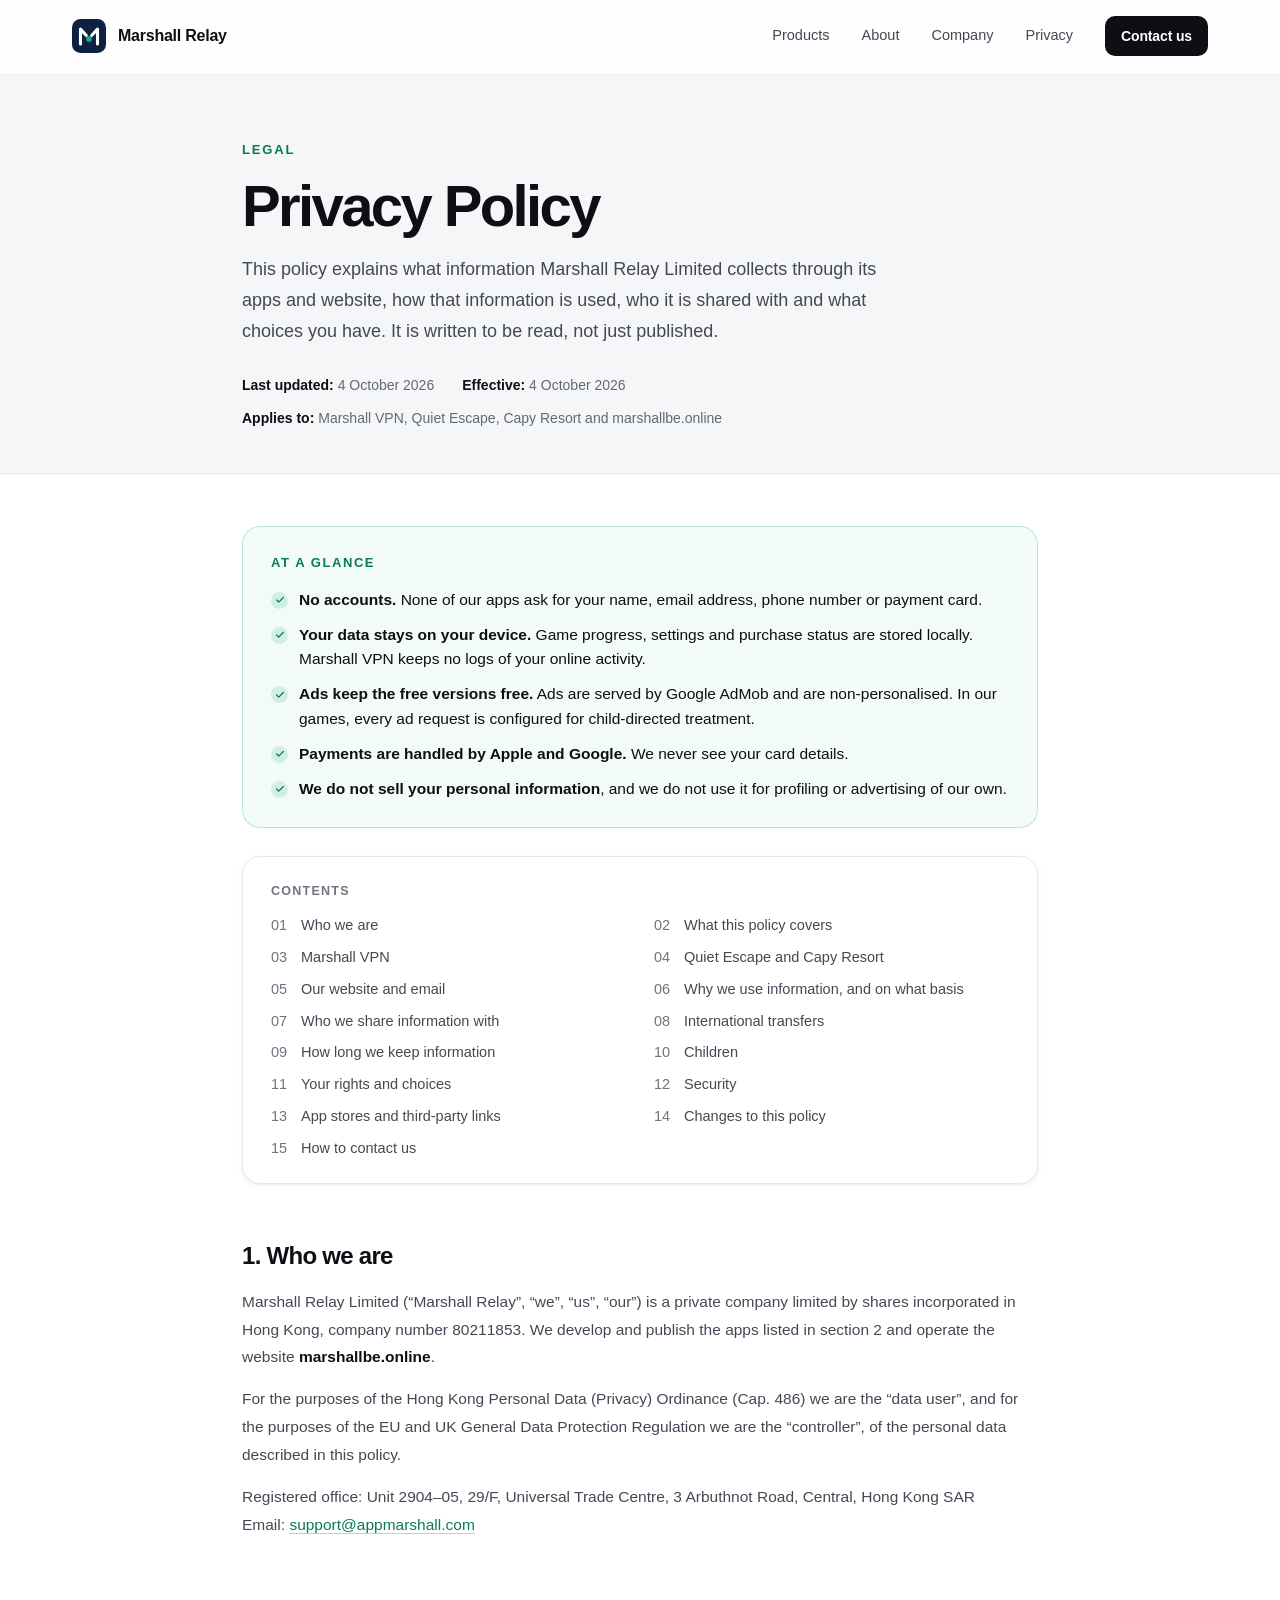
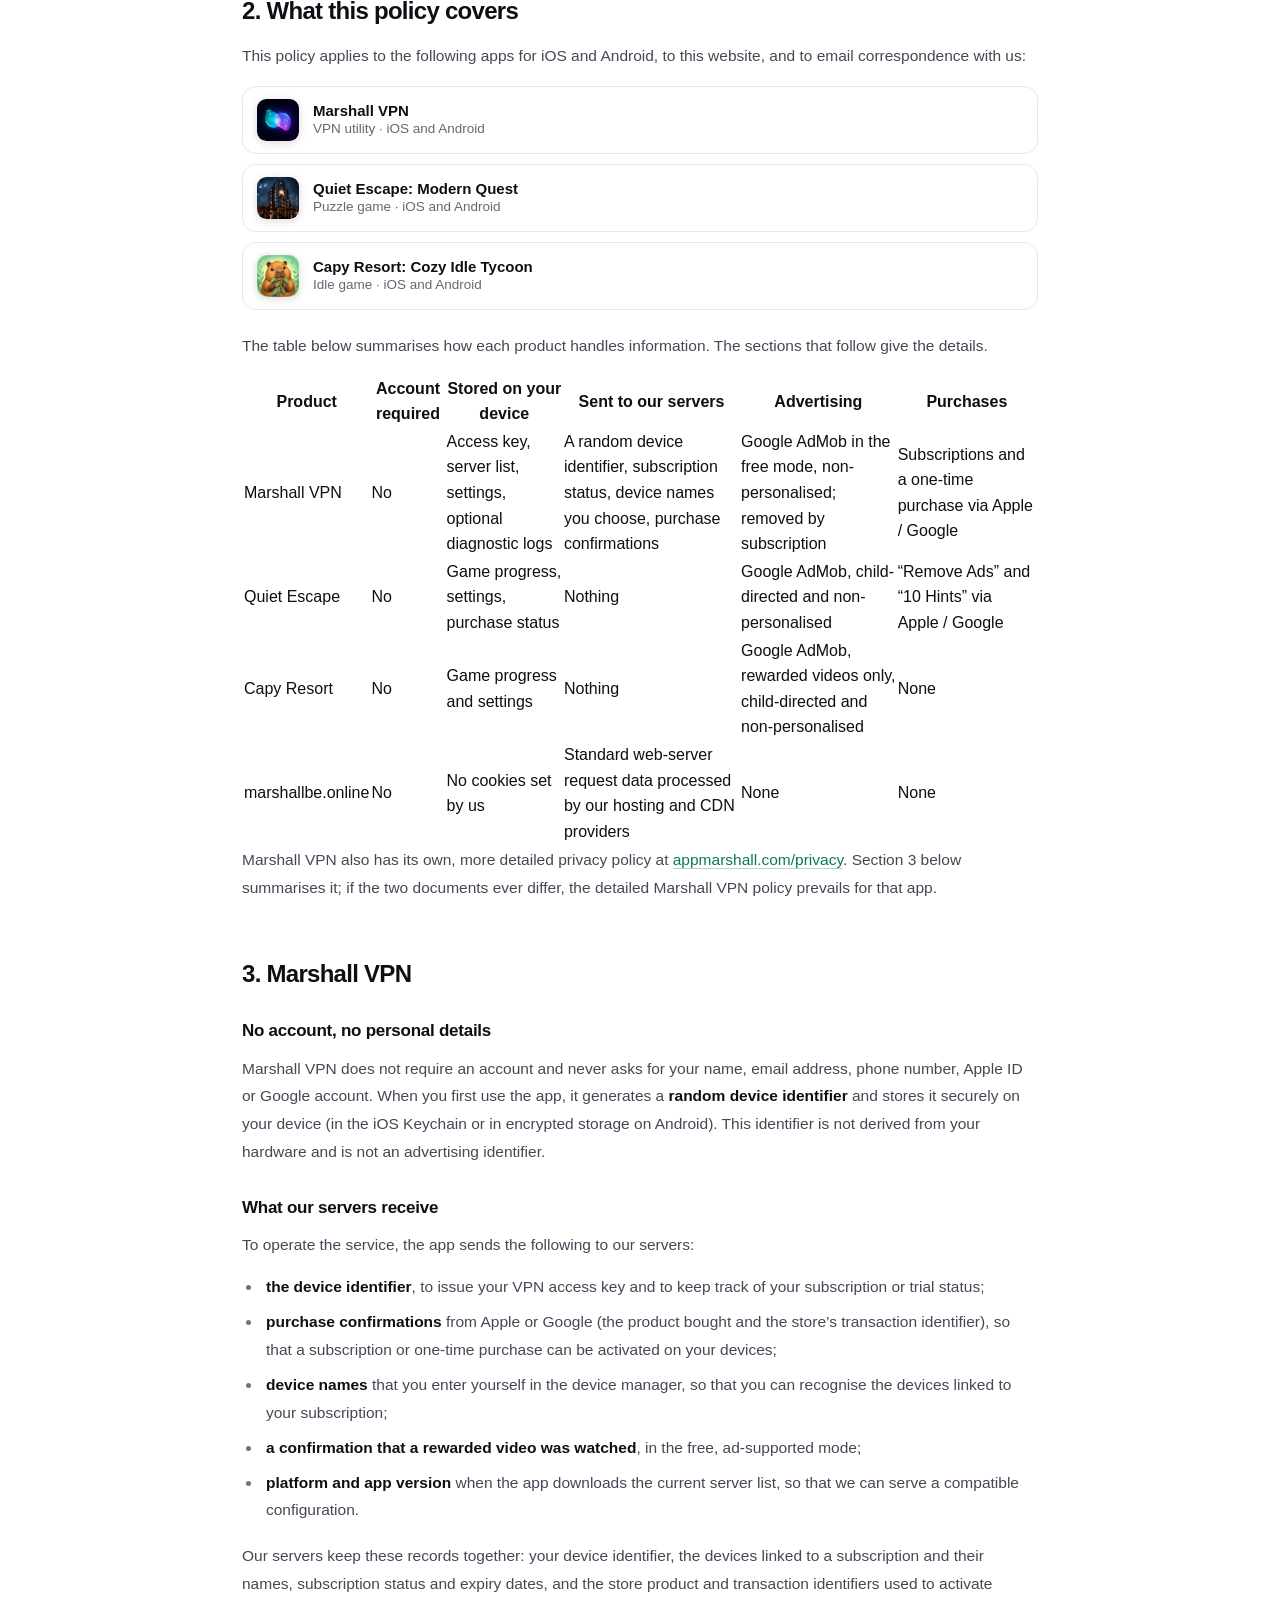
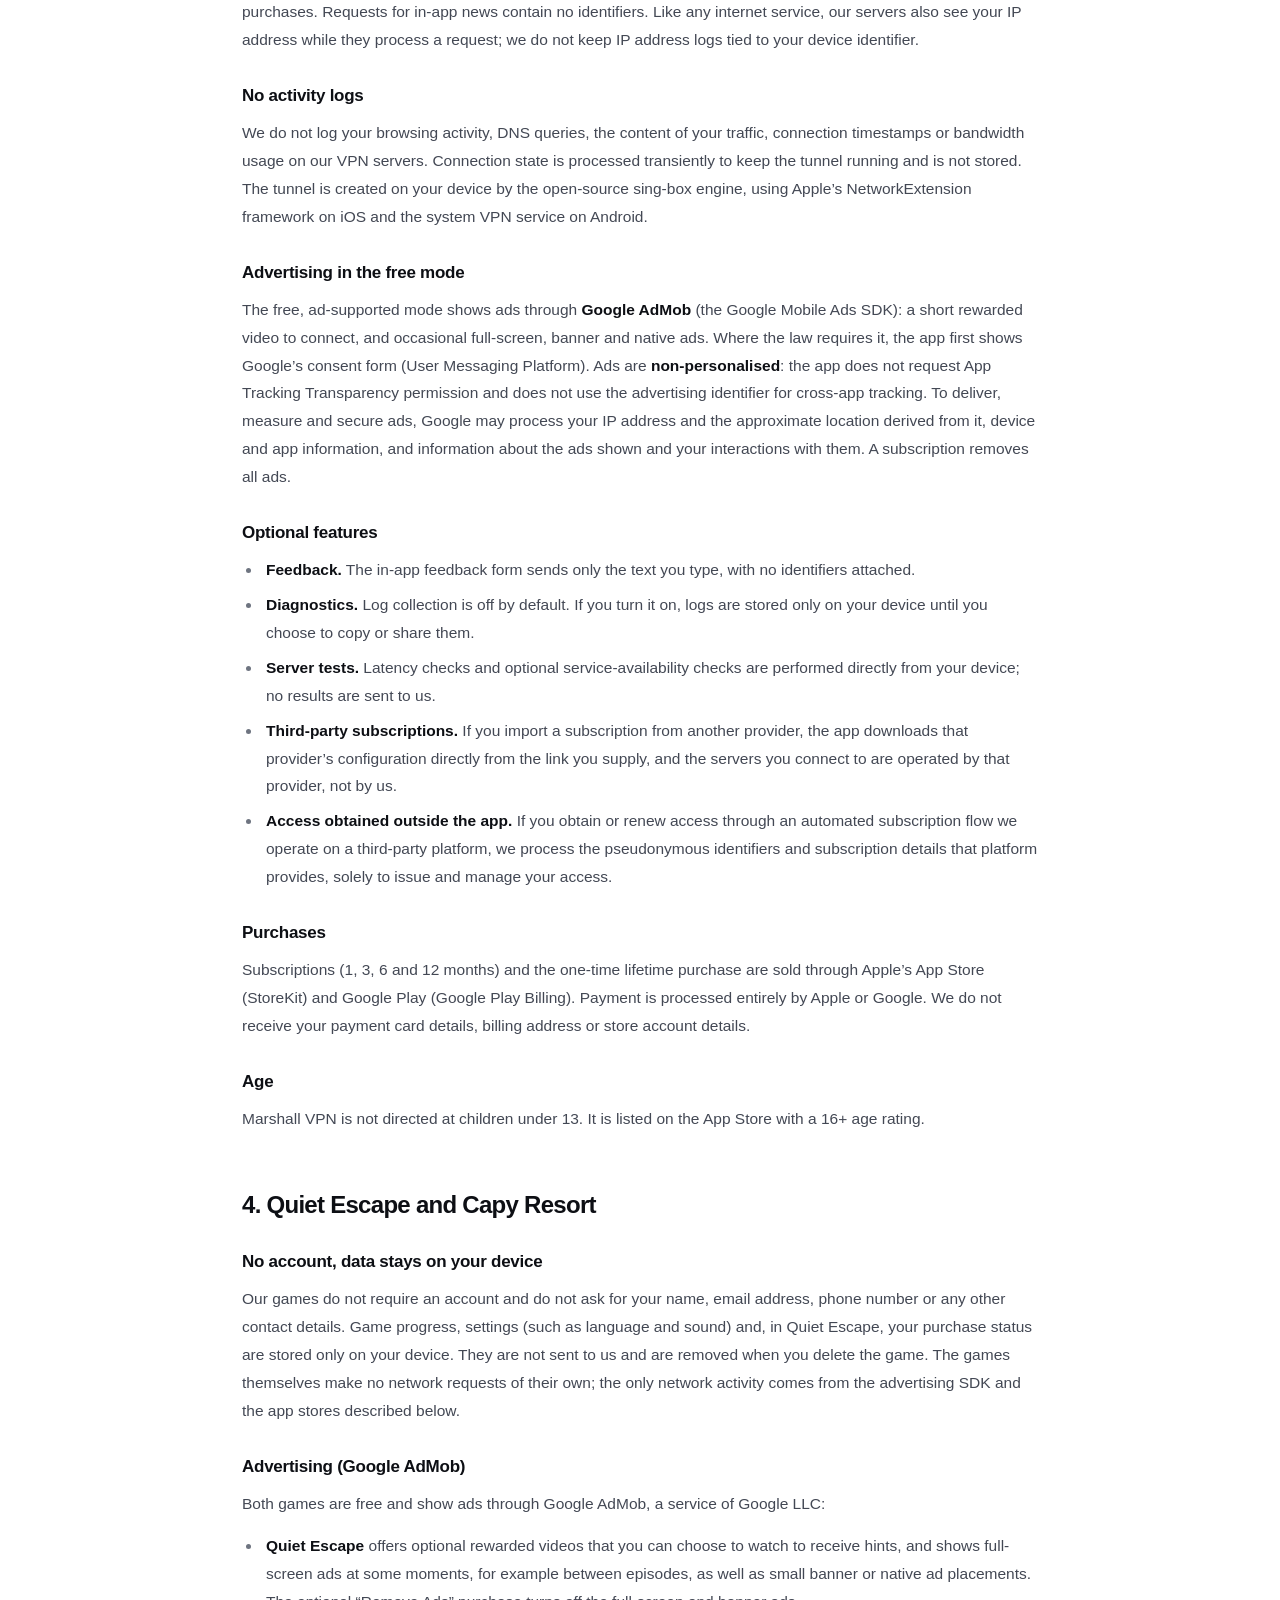
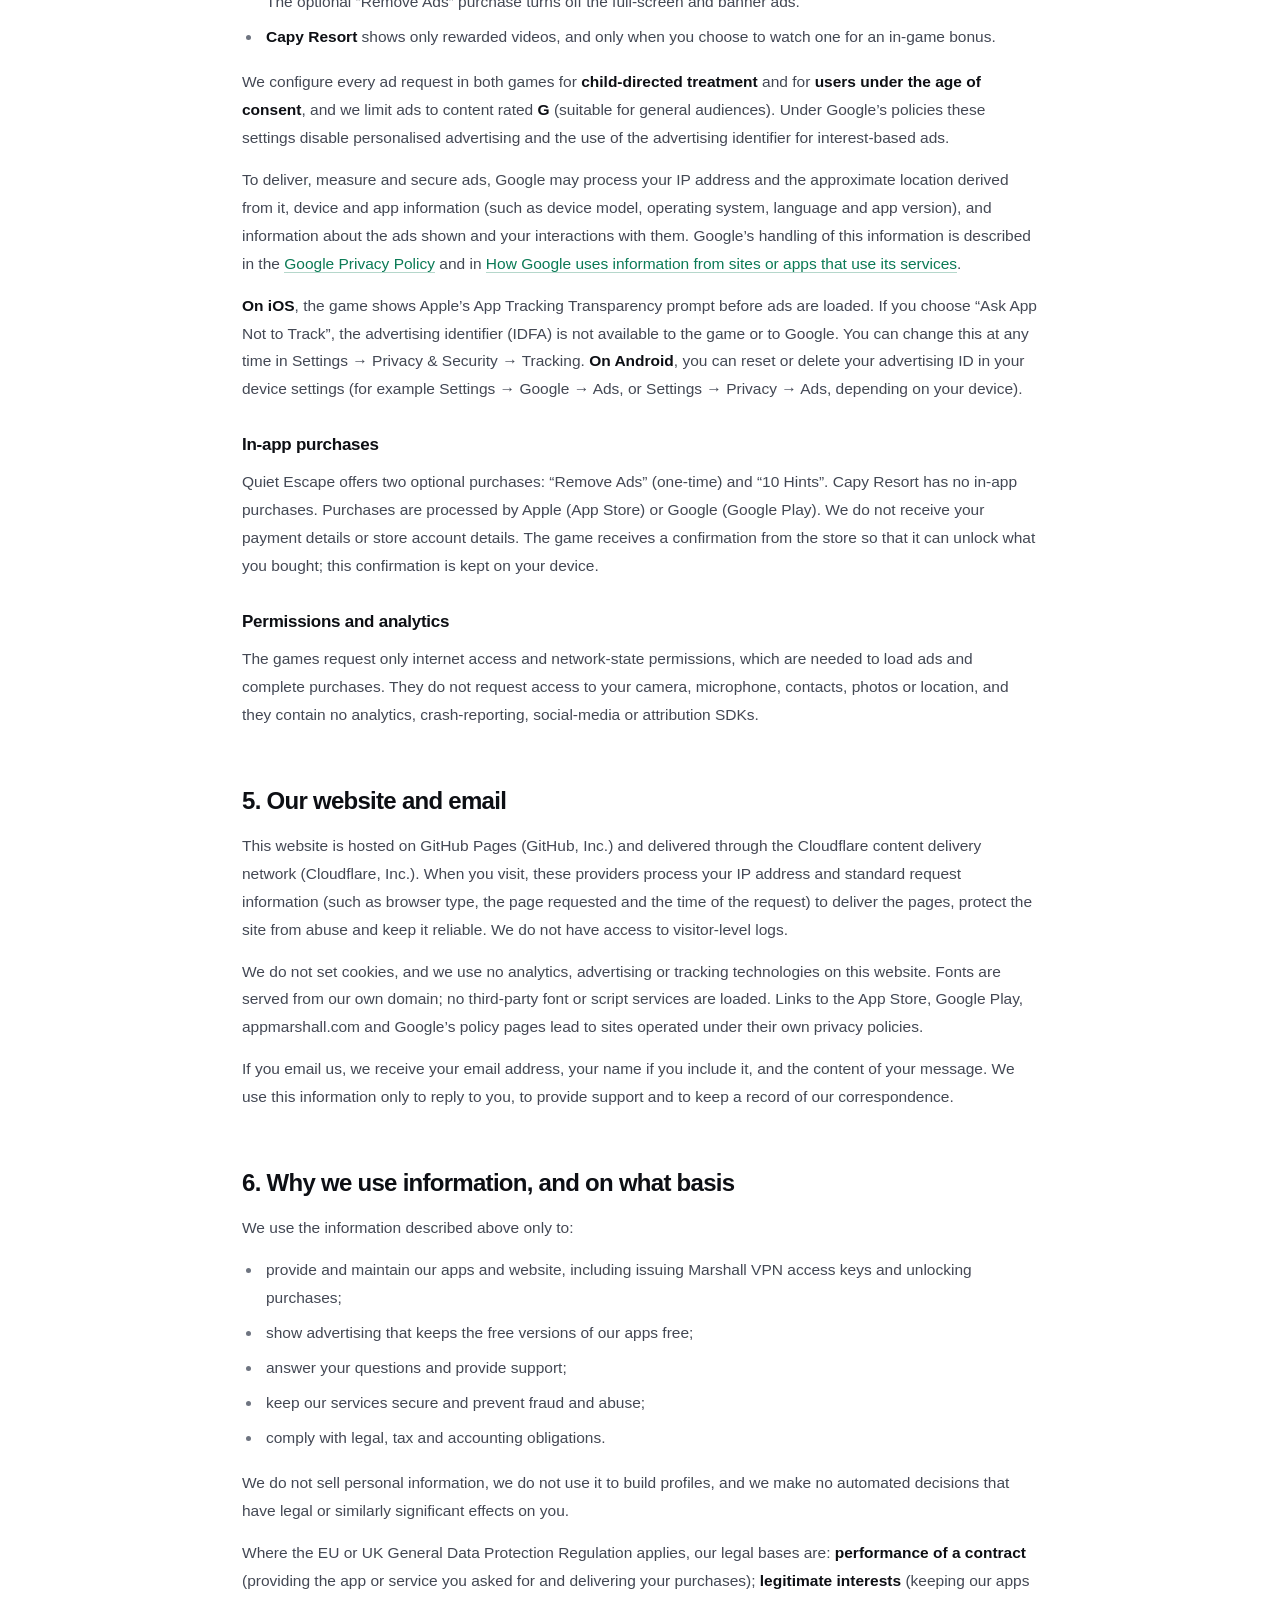
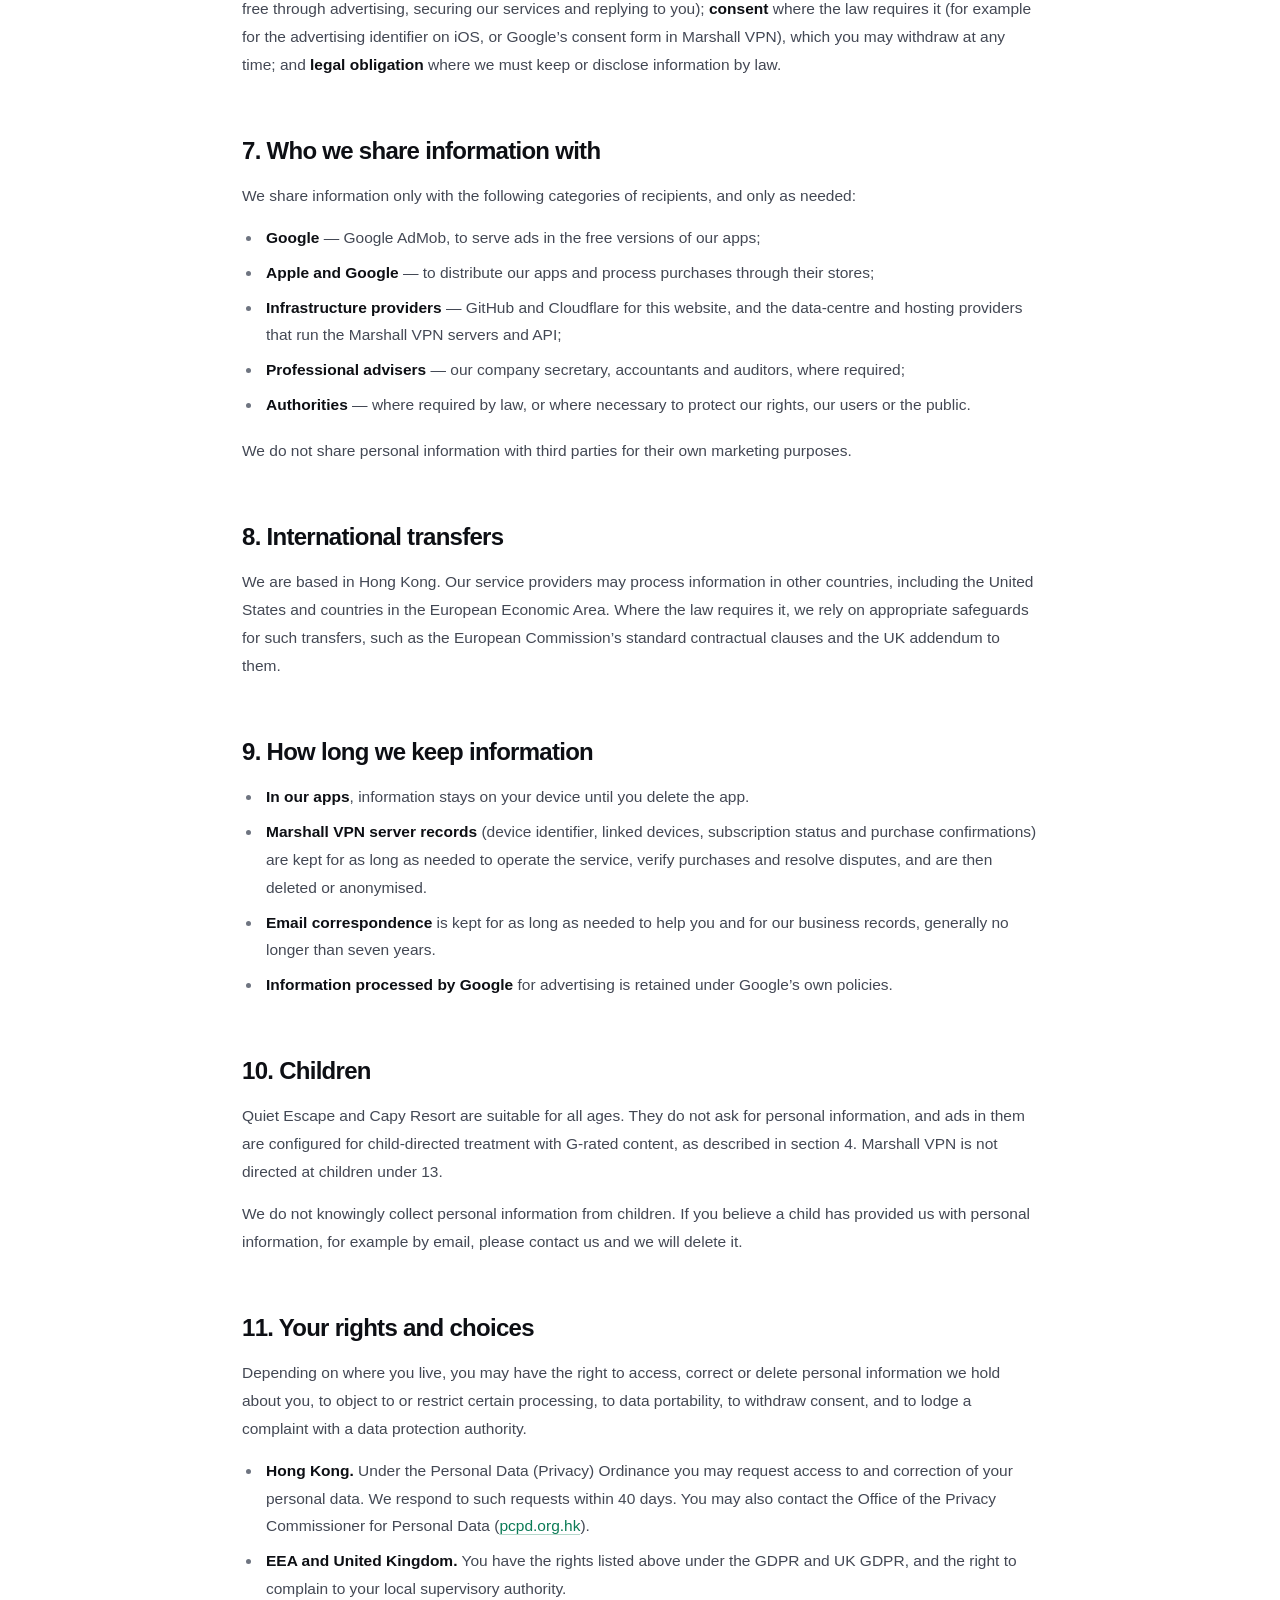
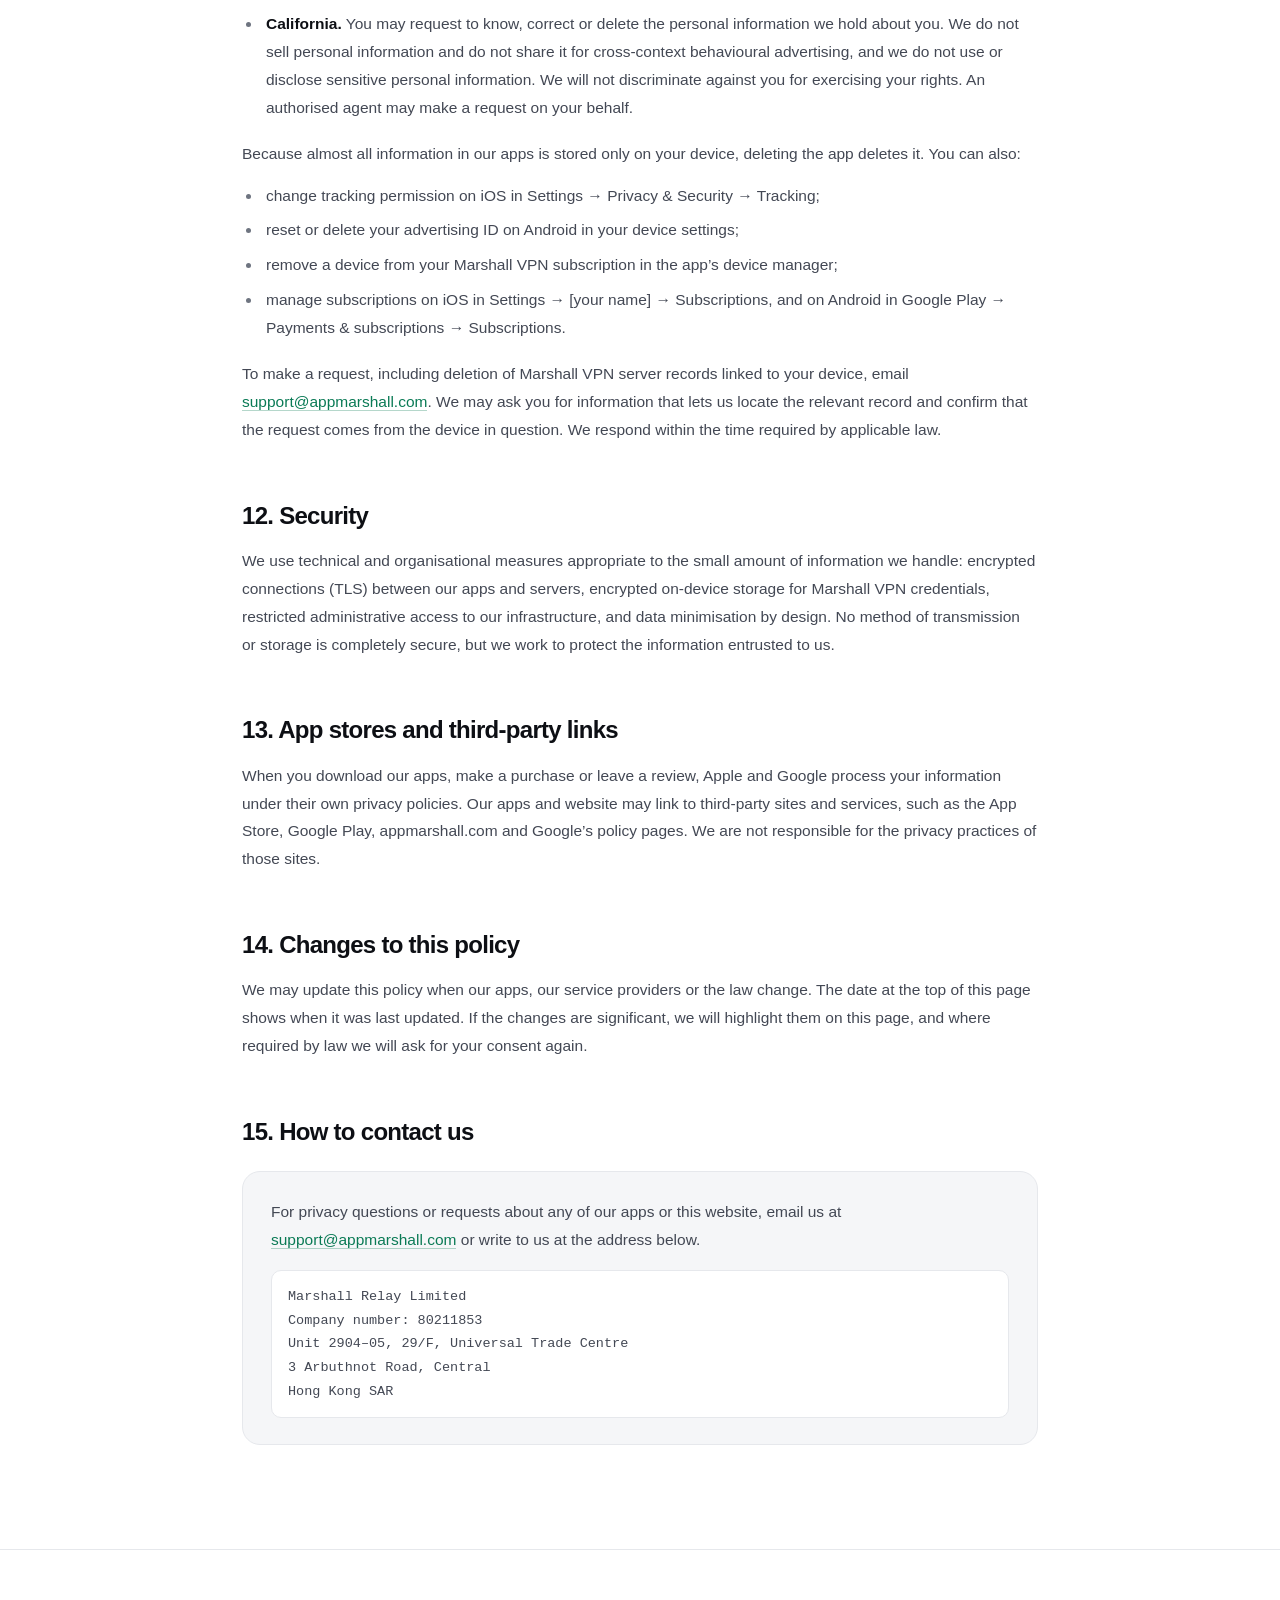
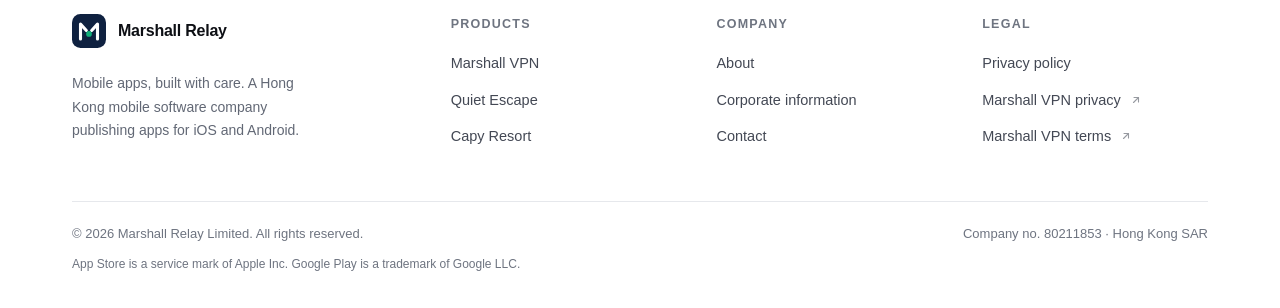
==== commit 222f2aae: "Add files via upload" ====
--- a/privacy/index.html
+++ b/privacy/index.html
@@ -4,23 +4,21 @@
 <meta charset="utf-8">
 <meta name="viewport" content="width=device-width, initial-scale=1">
 <title>Privacy Policy — Marshall Relay Limited</title>
-<meta name="description" content="Privacy Policy of Marshall Relay Limited for our apps — Marshall VPN, Quiet Escape and Capy Resort — and our website.">
+<meta name="description" content="Privacy Policy of Marshall Relay Limited for Marshall VPN, Quiet Escape, Capy Resort and the marshallbe.online website.">
 <link rel="canonical" href="https://marshallbe.online/privacy/">
 <meta name="theme-color" content="#FFFFFF">
 <meta name="robots" content="index,follow">
 <meta property="og:type" content="article">
 <meta property="og:site_name" content="Marshall Relay">
 <meta property="og:title" content="Privacy Policy — Marshall Relay Limited">
-<meta property="og:description" content="How Marshall Relay Limited handles information in Marshall VPN, Quiet Escape, Capy Resort and on our website.">
+<meta property="og:description" content="How Marshall Relay Limited handles information in Marshall VPN, Quiet Escape, Capy Resort and on its website.">
 <meta property="og:url" content="https://marshallbe.online/privacy/">
 <meta property="og:image" content="https://marshallbe.online/assets/og-image.jpg">
 <meta name="twitter:card" content="summary_large_image">
 <link rel="icon" href="../assets/apple-touch-icon.png" type="image/png" sizes="180x180">
 <link rel="icon" href="../assets/favicon.svg" type="image/svg+xml">
 <link rel="apple-touch-icon" href="../assets/apple-touch-icon.png">
-<link rel="preconnect" href="https://fonts.googleapis.com">
-<link rel="preconnect" href="https://fonts.gstatic.com" crossorigin>
-<link rel="stylesheet" href="https://fonts.googleapis.com/css2?family=Inter:wght@400;500;600;700&display=swap">
+<link rel="preload" href="../assets/fonts/inter-latin.woff2" as="font" type="font/woff2" crossorigin>
 <link rel="stylesheet" href="../assets/site.css">
 </head>
 <body>
@@ -31,12 +29,12 @@
   <div class="wrap">
     <div class="nav-in">
       <a class="brand" href="../" aria-label="Marshall Relay — home">
-        <svg viewBox="0 0 40 40" aria-hidden="true"><rect width="40" height="40" rx="11" fill="#19181C"/><path d="M10 28.5 V13.5 L20 22.5 L30 13.5 V28.5" fill="none" stroke="#FBFAF8" stroke-width="2.6" stroke-linecap="round" stroke-linejoin="round"/><circle cx="10" cy="12" r="2.3" fill="#10A674"/><circle cx="30" cy="12" r="2.3" fill="#C8763C"/></svg>
+        <svg viewBox="0 0 64 64" aria-hidden="true"><rect width="64" height="64" rx="16" fill="#0F2140"/><path d="M16 47V19l11 12" fill="none" stroke="#fff" stroke-width="5.8" stroke-linecap="round" stroke-linejoin="round"/><path d="M48 47V19L37 31" fill="none" stroke="#fff" stroke-width="5.8" stroke-linecap="round" stroke-linejoin="round"/><circle cx="32" cy="37.5" r="5.4" fill="#12B07A"/></svg>
         <span>Marshall Relay</span>
       </a>
       <nav class="nav-links" aria-label="Main">
-        <a href="../#apps">Apps</a>
-        <a href="../#approach">Approach</a>
+        <a href="../#products">Products</a>
+        <a href="../#about">About</a>
         <a href="../#company">Company</a>
         <a href="./" aria-current="page">Privacy</a>
         <a class="btn btn-primary btn-sm" href="../#contact">Contact us</a>
@@ -45,7 +43,7 @@
     </div>
     <nav class="mobile-menu" id="mobile-menu" aria-label="Mobile">
       <a href="../">Home</a>
-      <a href="../#apps">Apps</a>
+      <a href="../#products">Products</a>
       <a href="../#company">Company</a>
       <a class="btn btn-primary" href="../#contact">Contact us</a>
     </nav>
@@ -57,10 +55,10 @@
     <div class="wrap">
       <span class="eyebrow">Legal</span>
       <h1>Privacy Policy</h1>
-      <p class="doc-lead">This policy explains what information our apps and our website collect, how it is used and the choices you have. It covers all apps published by Marshall Relay Limited. We keep it as short and clear as we can.</p>
+      <p class="doc-lead">This policy explains what information Marshall Relay Limited collects through its apps and website, how that information is used, who it is shared with and what choices you have. It is written to be read, not just published.</p>
       <div class="doc-meta">
-        <span><strong>Effective:</strong> 28 September 2026</span>
-        <span><strong>Last updated:</strong> 28 September 2026</span>
+        <span><strong>Last updated:</strong> 4 October 2026</span>
+        <span><strong>Effective:</strong> 4 October 2026</span>
         <span><strong>Applies to:</strong> Marshall VPN, Quiet Escape, Capy Resort and marshallbe.online</span>
       </div>
     </div>
@@ -72,11 +70,11 @@
       <div class="summary">
         <h2>At a glance</h2>
         <ul>
-          <li>We do not sell your personal information.</li>
-          <li>None of our apps require an account. We never ask for your name, email address or phone number inside an app.</li>
-          <li>Your progress, settings and purchases are stored on your device.</li>
-          <li>Our free apps show ads through Google AdMob, which processes limited device data to show ads.</li>
-          <li>Purchases are handled by Apple or Google. We never see your payment details.</li>
+          <li><strong>No accounts.</strong> None of our apps ask for your name, email address, phone number or payment card.</li>
+          <li><strong>Your data stays on your device.</strong> Game progress, settings and purchase status are stored locally. Marshall VPN keeps no logs of your online activity.</li>
+          <li><strong>Ads keep the free versions free.</strong> Ads are served by Google AdMob and are non-personalised. In our games, every ad request is configured for child-directed treatment.</li>
+          <li><strong>Payments are handled by Apple and Google.</strong> We never see your card details.</li>
+          <li><strong>We do not sell your personal information</strong>, and we do not use it for profiling or advertising of our own.</li>
         </ul>
       </div>
 
@@ -84,150 +82,185 @@
         <h2>Contents</h2>
         <ol>
           <li><a href="#who-we-are">Who we are</a></li>
-          <li><a href="#scope">Apps and services covered</a></li>
+          <li><a href="#scope">What this policy covers</a></li>
+          <li><a href="#vpn">Marshall VPN</a></li>
           <li><a href="#games">Quiet Escape and Capy Resort</a></li>
-          <li><a href="#vpn">Marshall VPN</a></li>
-          <li><a href="#website">Our website and emails</a></li>
-          <li><a href="#use">How we use information</a></li>
-          <li><a href="#legal-bases">Legal bases (EEA and UK)</a></li>
+          <li><a href="#website">Our website and email</a></li>
+          <li><a href="#purposes">Why we use information, and on what basis</a></li>
           <li><a href="#sharing">Who we share information with</a></li>
           <li><a href="#transfers">International transfers</a></li>
           <li><a href="#retention">How long we keep information</a></li>
           <li><a href="#children">Children</a></li>
           <li><a href="#rights">Your rights and choices</a></li>
           <li><a href="#security">Security</a></li>
+          <li><a href="#third-parties">App stores and third-party links</a></li>
           <li><a href="#changes">Changes to this policy</a></li>
-          <li><a href="#contact">Contact us</a></li>
+          <li><a href="#contact">How to contact us</a></li>
         </ol>
       </nav>
 
       <article class="prose">
         <h2 id="who-we-are">1. Who we are</h2>
-        <p>Marshall Relay Limited (“Marshall Relay”, “we”, “us”) is a private company limited by shares incorporated in Hong Kong (company number 80211853). We develop and publish the apps listed below and operate the website <strong>marshallbe.online</strong>. We are responsible, as the data controller, for the information described in this policy.</p>
-        <p>Registered office: Unit 2904–05, 29/F, Universal Trade Centre, 3 Arbuthnot Road, Central, Hong Kong S.A.R.<br>Email: <a href="mailto:support@appmarshall.com">support@appmarshall.com</a></p>
-
-        <h2 id="scope">2. Apps and services covered</h2>
-        <p>This policy applies to the following apps for iOS and Android, to this website and to emails you send us:</p>
+        <p>Marshall Relay Limited (“Marshall Relay”, “we”, “us”, “our”) is a private company limited by shares incorporated in Hong Kong, company number 80211853. We develop and publish the apps listed in section 2 and operate the website <strong>marshallbe.online</strong>.</p>
+        <p>For the purposes of the Hong Kong Personal Data (Privacy) Ordinance (Cap. 486) we are the “data user”, and for the purposes of the EU and UK General Data Protection Regulation we are the “controller”, of the personal data described in this policy.</p>
+        <p>Registered office: Unit 2904–05, 29/F, Universal Trade Centre, 3 Arbuthnot Road, Central, Hong Kong SAR<br>Email: <a href="mailto:support@appmarshall.com">support@appmarshall.com</a></p>
+
+        <h2 id="scope">2. What this policy covers</h2>
+        <p>This policy applies to the following apps for iOS and Android, to this website, and to email correspondence with us:</p>
         <ul class="app-list">
           <li><img src="../assets/marshall-vpn-icon.webp" width="256" height="256" alt=""><div><b>Marshall VPN</b><span>VPN utility · iOS and Android</span></div></li>
           <li><img src="../assets/quiet-escape-icon.webp" width="256" height="256" alt=""><div><b>Quiet Escape: Modern Quest</b><span>Puzzle game · iOS and Android</span></div></li>
           <li><img src="../assets/capy-resort-icon.webp" width="256" height="256" alt=""><div><b>Capy Resort: Cozy Idle Tycoon</b><span>Idle game · iOS and Android</span></div></li>
         </ul>
-        <p>Marshall VPN also has its own detailed privacy policy at <a href="https://appmarshall.com/privacy/" target="_blank" rel="noopener">appmarshall.com/privacy</a>. Section 4 summarises it. For Marshall VPN, the detailed policy applies if the two ever differ.</p>
-        <p>When you download our apps or make a purchase, Apple (App Store) and Google (Google Play) process information under their own privacy policies.</p>
-
-        <h2 id="games">3. Quiet Escape and Capy Resort</h2>
+        <p>The table below summarises how each product handles information. The sections that follow give the details.</p>
+
+        <div class="tbl-wrap">
+          <table class="tbl">
+            <thead><tr><th scope="col">Product</th><th scope="col">Account required</th><th scope="col">Stored on your device</th><th scope="col">Sent to our servers</th><th scope="col">Advertising</th><th scope="col">Purchases</th></tr></thead>
+            <tbody>
+              <tr><td>Marshall VPN</td><td class="no">No</td><td>Access key, server list, settings, optional diagnostic logs</td><td>A random device identifier, subscription status, device names you choose, purchase confirmations</td><td>Google AdMob in the free mode, non-personalised; removed by subscription</td><td>Subscriptions and a one-time purchase via Apple / Google</td></tr>
+              <tr><td>Quiet Escape</td><td class="no">No</td><td>Game progress, settings, purchase status</td><td class="no">Nothing</td><td>Google AdMob, child-directed and non-personalised</td><td>“Remove Ads” and “10 Hints” via Apple / Google</td></tr>
+              <tr><td>Capy Resort</td><td class="no">No</td><td>Game progress and settings</td><td class="no">Nothing</td><td>Google AdMob, rewarded videos only, child-directed and non-personalised</td><td class="no">None</td></tr>
+              <tr><td>marshallbe.online</td><td class="no">No</td><td class="no">No cookies set by us</td><td>Standard web-server request data processed by our hosting and CDN providers</td><td class="no">None</td><td class="no">None</td></tr>
+            </tbody>
+          </table>
+        </div>
+
+        <p>Marshall VPN also has its own, more detailed privacy policy at <a href="https://appmarshall.com/privacy/" target="_blank" rel="noopener">appmarshall.com/privacy</a>. Section 3 below summarises it; if the two documents ever differ, the detailed Marshall VPN policy prevails for that app.</p>
+
+        <h2 id="vpn">3. Marshall VPN</h2>
+        <h3>No account, no personal details</h3>
+        <p>Marshall VPN does not require an account and never asks for your name, email address, phone number, Apple ID or Google account. When you first use the app, it generates a <strong>random device identifier</strong> and stores it securely on your device (in the iOS Keychain or in encrypted storage on Android). This identifier is not derived from your hardware and is not an advertising identifier.</p>
+
+        <h3>What our servers receive</h3>
+        <p>To operate the service, the app sends the following to our servers:</p>
+        <ul>
+          <li><strong>the device identifier</strong>, to issue your VPN access key and to keep track of your subscription or trial status;</li>
+          <li><strong>purchase confirmations</strong> from Apple or Google (the product bought and the store’s transaction identifier), so that a subscription or one-time purchase can be activated on your devices;</li>
+          <li><strong>device names</strong> that you enter yourself in the device manager, so that you can recognise the devices linked to your subscription;</li>
+          <li><strong>a confirmation that a rewarded video was watched</strong>, in the free, ad-supported mode;</li>
+          <li><strong>platform and app version</strong> when the app downloads the current server list, so that we can serve a compatible configuration.</li>
+        </ul>
+        <p>Our servers keep these records together: your device identifier, the devices linked to a subscription and their names, subscription status and expiry dates, and the store product and transaction identifiers used to activate purchases. Requests for in-app news contain no identifiers. Like any internet service, our servers also see your IP address while they process a request; we do not keep IP address logs tied to your device identifier.</p>
+
+        <h3>No activity logs</h3>
+        <p>We do not log your browsing activity, DNS queries, the content of your traffic, connection timestamps or bandwidth usage on our VPN servers. Connection state is processed transiently to keep the tunnel running and is not stored. The tunnel is created on your device by the open-source sing-box engine, using Apple’s NetworkExtension framework on iOS and the system VPN service on Android.</p>
+
+        <h3>Advertising in the free mode</h3>
+        <p>The free, ad-supported mode shows ads through <strong>Google AdMob</strong> (the Google Mobile Ads SDK): a short rewarded video to connect, and occasional full-screen, banner and native ads. Where the law requires it, the app first shows Google’s consent form (User Messaging Platform). Ads are <strong>non-personalised</strong>: the app does not request App Tracking Transparency permission and does not use the advertising identifier for cross-app tracking. To deliver, measure and secure ads, Google may process your IP address and the approximate location derived from it, device and app information, and information about the ads shown and your interactions with them. A subscription removes all ads.</p>
+
+        <h3>Optional features</h3>
+        <ul>
+          <li><strong>Feedback.</strong> The in-app feedback form sends only the text you type, with no identifiers attached.</li>
+          <li><strong>Diagnostics.</strong> Log collection is off by default. If you turn it on, logs are stored only on your device until you choose to copy or share them.</li>
+          <li><strong>Server tests.</strong> Latency checks and optional service-availability checks are performed directly from your device; no results are sent to us.</li>
+          <li><strong>Third-party subscriptions.</strong> If you import a subscription from another provider, the app downloads that provider’s configuration directly from the link you supply, and the servers you connect to are operated by that provider, not by us.</li>
+          <li><strong>Access obtained outside the app.</strong> If you obtain or renew access through an automated subscription flow we operate on a third-party platform, we process the pseudonymous identifiers and subscription details that platform provides, solely to issue and manage your access.</li>
+        </ul>
+
+        <h3>Purchases</h3>
+        <p>Subscriptions (1, 3, 6 and 12 months) and the one-time lifetime purchase are sold through Apple’s App Store (StoreKit) and Google Play (Google Play Billing). Payment is processed entirely by Apple or Google. We do not receive your payment card details, billing address or store account details.</p>
+
+        <h3>Age</h3>
+        <p>Marshall VPN is not directed at children under 13. It is listed on the App Store with a 16+ age rating.</p>
+
+        <h2 id="games">4. Quiet Escape and Capy Resort</h2>
         <h3>No account, data stays on your device</h3>
-        <p>Our games do not require an account and do not ask for your name, email address, phone number or other contact details. Your game progress, settings (such as language and sound) and purchase status are stored locally on your device. They are not sent to us, and they are deleted when you delete the game.</p>
+        <p>Our games do not require an account and do not ask for your name, email address, phone number or any other contact details. Game progress, settings (such as language and sound) and, in Quiet Escape, your purchase status are stored only on your device. They are not sent to us and are removed when you delete the game. The games themselves make no network requests of their own; the only network activity comes from the advertising SDK and the app stores described below.</p>
 
         <h3>Advertising (Google AdMob)</h3>
-        <p>Both games are free and show ads through Google AdMob (the Google Mobile Ads SDK), a service of Google LLC.</p>
-        <ul>
-          <li><strong>Quiet Escape</strong> offers optional rewarded videos that you can choose to watch to get hints, and shows full-screen ads at some moments, for example between episodes. The optional “Remove Ads” purchase turns the full-screen ads off.</li>
-          <li><strong>Capy Resort</strong> shows only optional rewarded videos, when you choose to watch one for a bonus.</li>
-        </ul>
-        <p>To deliver ads, measure them and prevent fraud, Google may collect and process: your device’s advertising identifier (on iOS only if you allow tracking), your IP address and the approximate location derived from it, device and app information (such as device model, operating system, language and app version), and information about the ads shown and your interactions with them.</p>
-        <p>We configure every ad request in our games for child-directed treatment and for users under the age of consent, and we limit ads to content rated G (suitable for general audiences). Under Google’s policies, these settings turn off personalised advertising for ads in our games.</p>
-        <p><strong>On iOS</strong>, before ads are loaded, the game shows Apple’s App Tracking Transparency prompt. If you choose “Ask App Not to Track”, the advertising identifier (IDFA) is not available to the game or to Google. You can change this at any time in Settings → Privacy &amp; Security → Tracking.</p>
-        <p><strong>On Android</strong>, you can reset or delete your advertising ID in your device settings (for example Settings → Google → Ads, or Settings → Privacy → Ads, depending on your device).</p>
-        <p>Google’s use of this information is governed by the <a href="https://policies.google.com/privacy" target="_blank" rel="noopener">Google Privacy Policy</a>. You can learn more at <a href="https://policies.google.com/technologies/partner-sites" target="_blank" rel="noopener">How Google uses information from sites or apps that use its services</a>.</p>
+        <p>Both games are free and show ads through Google AdMob, a service of Google LLC:</p>
+        <ul>
+          <li><strong>Quiet Escape</strong> offers optional rewarded videos that you can choose to watch to receive hints, and shows full-screen ads at some moments, for example between episodes, as well as small banner or native ad placements. The optional “Remove Ads” purchase turns off the full-screen and banner ads.</li>
+          <li><strong>Capy Resort</strong> shows only rewarded videos, and only when you choose to watch one for an in-game bonus.</li>
+        </ul>
+        <p>We configure every ad request in both games for <strong>child-directed treatment</strong> and for <strong>users under the age of consent</strong>, and we limit ads to content rated <strong>G</strong> (suitable for general audiences). Under Google’s policies these settings disable personalised advertising and the use of the advertising identifier for interest-based ads.</p>
+        <p>To deliver, measure and secure ads, Google may process your IP address and the approximate location derived from it, device and app information (such as device model, operating system, language and app version), and information about the ads shown and your interactions with them. Google’s handling of this information is described in the <a href="https://policies.google.com/privacy" target="_blank" rel="noopener">Google Privacy Policy</a> and in <a href="https://policies.google.com/technologies/partner-sites" target="_blank" rel="noopener">How Google uses information from sites or apps that use its services</a>.</p>
+        <p><strong>On iOS</strong>, the game shows Apple’s App Tracking Transparency prompt before ads are loaded. If you choose “Ask App Not to Track”, the advertising identifier (IDFA) is not available to the game or to Google. You can change this at any time in Settings → Privacy &amp; Security → Tracking. <strong>On Android</strong>, you can reset or delete your advertising ID in your device settings (for example Settings → Google → Ads, or Settings → Privacy → Ads, depending on your device).</p>
 
         <h3>In-app purchases</h3>
-        <p>Quiet Escape offers optional in-app purchases: “Remove Ads” (a one-time purchase) and a pack of hints. Capy Resort has no in-app purchases.</p>
-        <p>Purchases are processed by Apple (App Store) or Google (Google Play). We never receive your payment card details, billing address, Apple ID or Google account details. The game receives a confirmation from the store (such as which product was bought and its status) so it can unlock what you bought. This confirmation is checked and stored on your device.</p>
+        <p>Quiet Escape offers two optional purchases: “Remove Ads” (one-time) and “10 Hints”. Capy Resort has no in-app purchases. Purchases are processed by Apple (App Store) or Google (Google Play). We do not receive your payment details or store account details. The game receives a confirmation from the store so that it can unlock what you bought; this confirmation is kept on your device.</p>
 
         <h3>Permissions and analytics</h3>
-        <p>Our games do not request access to your camera, microphone, contacts, photos or location, and they do not include analytics or crash-reporting services.</p>
-
-        <h2 id="vpn">4. Marshall VPN</h2>
-        <p>Marshall VPN is built around privacy. In summary (full details at <a href="https://appmarshall.com/privacy/" target="_blank" rel="noopener">appmarshall.com/privacy</a>):</p>
-        <ul>
-          <li><strong>No activity logs.</strong> We do not log your browsing activity, DNS queries, traffic content, connection timestamps or bandwidth usage on our servers.</li>
-          <li><strong>No account.</strong> To create your VPN access key, the app sends our server only a unique device identifier. No name, email, phone number, Apple ID or Google account is collected.</li>
-          <li><strong>Stored on your device.</strong> Your access key, server list and settings are stored on your device (in the iOS Keychain, or in encrypted storage on Android) and are deleted when you uninstall the app.</li>
-          <li><strong>Ads in the free version.</strong> The free version shows ads through Google AdMob, using Google’s consent tools where required. Ads are non-personalised; the app does not request App Tracking Transparency permission or use the IDFA. A subscription removes ads.</li>
-          <li><strong>Purchases.</strong> Subscriptions and purchases are handled by Apple or Google. We do not see your payment details.</li>
-          <li><strong>Optional features.</strong> Feedback you choose to send is anonymous text only. Diagnostic logs stay on your device unless you choose to share them.</li>
-          <li><strong>Third-party servers.</strong> If you import a subscription from another provider, those servers are operated by that provider, not by us.</li>
-          <li><strong>Access outside the app.</strong> If you get or renew access through our subscription channel on a third-party platform, we process pseudonymous identifiers and subscription details from that platform only to issue and manage your access.</li>
-        </ul>
-
-        <h2 id="website">5. Our website and emails</h2>
-        <p>This website is hosted on GitHub Pages (GitHub, Inc.) and delivered through Cloudflare, Inc. When you visit, these providers process your IP address and standard request information (such as browser type, the page requested and the time) to deliver the site and protect it from abuse. Fonts are loaded from Google Fonts, so your browser connects to Google’s servers.</p>
-        <p>We do not use analytics, advertising or tracking cookies on this website.</p>
-        <p>If you email us, we receive your email address, your name if you include it, and the content of your message. We use them only to reply to you and to keep a record of our correspondence.</p>
-
-        <h2 id="use">6. How we use information</h2>
-        <p>We use information only to:</p>
-        <ul>
-          <li>provide and maintain our apps and website, including unlocking purchases;</li>
-          <li>show ads that keep our apps free (through Google AdMob);</li>
+        <p>The games request only internet access and network-state permissions, which are needed to load ads and complete purchases. They do not request access to your camera, microphone, contacts, photos or location, and they contain no analytics, crash-reporting, social-media or attribution SDKs.</p>
+
+        <h2 id="website">5. Our website and email</h2>
+        <p>This website is hosted on GitHub Pages (GitHub, Inc.) and delivered through the Cloudflare content delivery network (Cloudflare, Inc.). When you visit, these providers process your IP address and standard request information (such as browser type, the page requested and the time of the request) to deliver the pages, protect the site from abuse and keep it reliable. We do not have access to visitor-level logs.</p>
+        <p>We do not set cookies, and we use no analytics, advertising or tracking technologies on this website. Fonts are served from our own domain; no third-party font or script services are loaded. Links to the App Store, Google Play, appmarshall.com and Google’s policy pages lead to sites operated under their own privacy policies.</p>
+        <p>If you email us, we receive your email address, your name if you include it, and the content of your message. We use this information only to reply to you, to provide support and to keep a record of our correspondence.</p>
+
+        <h2 id="purposes">6. Why we use information, and on what basis</h2>
+        <p>We use the information described above only to:</p>
+        <ul>
+          <li>provide and maintain our apps and website, including issuing Marshall VPN access keys and unlocking purchases;</li>
+          <li>show advertising that keeps the free versions of our apps free;</li>
           <li>answer your questions and provide support;</li>
           <li>keep our services secure and prevent fraud and abuse;</li>
           <li>comply with legal, tax and accounting obligations.</li>
         </ul>
-        <p>We do not sell personal information, and we do not use it for profiling or automated decisions that have legal or similarly significant effects on you.</p>
-
-        <h2 id="legal-bases">7. Legal bases (EEA and UK)</h2>
-        <p>Where the EU or UK General Data Protection Regulation applies, we rely on:</p>
-        <ul>
-          <li><strong>Contract</strong> — to provide the app or service you asked for and deliver your purchases;</li>
-          <li><strong>Legitimate interests</strong> — to keep our apps free through advertising, to secure our services and to reply to you;</li>
-          <li><strong>Consent</strong> — where the law requires it, for example for access to the advertising identifier on iOS or for ad consent in Marshall VPN. You can withdraw consent at any time;</li>
-          <li><strong>Legal obligation</strong> — where we must keep or disclose information by law.</li>
-        </ul>
-
-        <h2 id="sharing">8. Who we share information with</h2>
-        <p>We share information only with:</p>
-        <ul>
-          <li><strong>Google</strong> — Google AdMob (advertising) and Google Fonts (website);</li>
-          <li><strong>Apple and Google</strong> — to distribute our apps and process purchases;</li>
-          <li><strong>Hosting and infrastructure providers</strong> — GitHub and Cloudflare for this website, and the providers that host our servers;</li>
-          <li><strong>Professional advisers</strong> — such as our company secretary, accountants and auditors, where needed;</li>
-          <li><strong>Authorities</strong> — when required by law, or where needed to protect our rights or the safety of others.</li>
-        </ul>
-        <p>We do not share personal information with third parties for their own marketing.</p>
-
-        <h2 id="transfers">9. International transfers</h2>
-        <p>We are based in Hong Kong. Our service providers may process information in other countries, including the United States and countries in the European Economic Area. Where required, we rely on appropriate safeguards, such as standard contractual clauses.</p>
-
-        <h2 id="retention">10. How long we keep information</h2>
-        <ul>
-          <li>Information stored in our apps stays on your device until you delete the app.</li>
-          <li>For Marshall VPN access credentials, see <a href="https://appmarshall.com/privacy/" target="_blank" rel="noopener">appmarshall.com/privacy</a>.</li>
-          <li>Emails are kept as long as needed to help you and for our records, generally no longer than seven years.</li>
-          <li>Information processed by Google for advertising is kept under Google’s own policies.</li>
-        </ul>
-
-        <h2 id="children">11. Children</h2>
-        <p>Quiet Escape and Capy Resort are suitable for all ages. They do not ask for personal information, and ads in them are set up for child-directed treatment with G-rated content, as described in section 3. Marshall VPN is not directed at children under 13.</p>
-        <p>We do not knowingly collect personal information from children. If you believe a child has sent us personal information, for example by email, please contact us and we will delete it.</p>
-
-        <h2 id="rights">12. Your rights and choices</h2>
-        <p>Depending on where you live, you may have the right to access, correct or delete personal information we hold about you, to object to or restrict certain processing, to data portability, to withdraw consent, and to complain to a data protection authority.</p>
-        <p>Most information in our apps is stored only on your device, so you can delete it by deleting the app. You can also:</p>
+        <p>We do not sell personal information, we do not use it to build profiles, and we make no automated decisions that have legal or similarly significant effects on you.</p>
+        <p>Where the EU or UK General Data Protection Regulation applies, our legal bases are: <strong>performance of a contract</strong> (providing the app or service you asked for and delivering your purchases); <strong>legitimate interests</strong> (keeping our apps free through advertising, securing our services and replying to you); <strong>consent</strong> where the law requires it (for example for the advertising identifier on iOS, or Google’s consent form in Marshall VPN), which you may withdraw at any time; and <strong>legal obligation</strong> where we must keep or disclose information by law.</p>
+
+        <h2 id="sharing">7. Who we share information with</h2>
+        <p>We share information only with the following categories of recipients, and only as needed:</p>
+        <ul>
+          <li><strong>Google</strong> — Google AdMob, to serve ads in the free versions of our apps;</li>
+          <li><strong>Apple and Google</strong> — to distribute our apps and process purchases through their stores;</li>
+          <li><strong>Infrastructure providers</strong> — GitHub and Cloudflare for this website, and the data-centre and hosting providers that run the Marshall VPN servers and API;</li>
+          <li><strong>Professional advisers</strong> — our company secretary, accountants and auditors, where required;</li>
+          <li><strong>Authorities</strong> — where required by law, or where necessary to protect our rights, our users or the public.</li>
+        </ul>
+        <p>We do not share personal information with third parties for their own marketing purposes.</p>
+
+        <h2 id="transfers">8. International transfers</h2>
+        <p>We are based in Hong Kong. Our service providers may process information in other countries, including the United States and countries in the European Economic Area. Where the law requires it, we rely on appropriate safeguards for such transfers, such as the European Commission’s standard contractual clauses and the UK addendum to them.</p>
+
+        <h2 id="retention">9. How long we keep information</h2>
+        <ul>
+          <li><strong>In our apps</strong>, information stays on your device until you delete the app.</li>
+          <li><strong>Marshall VPN server records</strong> (device identifier, linked devices, subscription status and purchase confirmations) are kept for as long as needed to operate the service, verify purchases and resolve disputes, and are then deleted or anonymised.</li>
+          <li><strong>Email correspondence</strong> is kept for as long as needed to help you and for our business records, generally no longer than seven years.</li>
+          <li><strong>Information processed by Google</strong> for advertising is retained under Google’s own policies.</li>
+        </ul>
+
+        <h2 id="children">10. Children</h2>
+        <p>Quiet Escape and Capy Resort are suitable for all ages. They do not ask for personal information, and ads in them are configured for child-directed treatment with G-rated content, as described in section 4. Marshall VPN is not directed at children under 13.</p>
+        <p>We do not knowingly collect personal information from children. If you believe a child has provided us with personal information, for example by email, please contact us and we will delete it.</p>
+
+        <h2 id="rights">11. Your rights and choices</h2>
+        <p>Depending on where you live, you may have the right to access, correct or delete personal information we hold about you, to object to or restrict certain processing, to data portability, to withdraw consent, and to lodge a complaint with a data protection authority.</p>
+        <ul>
+          <li><strong>Hong Kong.</strong> Under the Personal Data (Privacy) Ordinance you may request access to and correction of your personal data. We respond to such requests within 40 days. You may also contact the Office of the Privacy Commissioner for Personal Data (<a href="https://www.pcpd.org.hk/" target="_blank" rel="noopener">pcpd.org.hk</a>).</li>
+          <li><strong>EEA and United Kingdom.</strong> You have the rights listed above under the GDPR and UK GDPR, and the right to complain to your local supervisory authority.</li>
+          <li><strong>California.</strong> You may request to know, correct or delete the personal information we hold about you. We do not sell personal information and do not share it for cross-context behavioural advertising, and we do not use or disclose sensitive personal information. We will not discriminate against you for exercising your rights. An authorised agent may make a request on your behalf.</li>
+        </ul>
+        <p>Because almost all information in our apps is stored only on your device, deleting the app deletes it. You can also:</p>
         <ul>
           <li>change tracking permission on iOS in Settings → Privacy &amp; Security → Tracking;</li>
           <li>reset or delete your advertising ID on Android in your device settings;</li>
+          <li>remove a device from your Marshall VPN subscription in the app’s device manager;</li>
           <li>manage subscriptions on iOS in Settings → [your name] → Subscriptions, and on Android in Google Play → Payments &amp; subscriptions → Subscriptions.</li>
         </ul>
-        <p>To make a request, email <a href="mailto:support@appmarshall.com">support@appmarshall.com</a>. We will respond within the time required by applicable law.</p>
-
-        <h2 id="security">13. Security</h2>
-        <p>We use reasonable technical and organisational measures to protect information, including encrypted connections and encrypted on-device storage where appropriate. No method of transmission or storage is completely secure, but we work to protect your information.</p>
+        <p>To make a request, including deletion of Marshall VPN server records linked to your device, email <a href="mailto:support@appmarshall.com">support@appmarshall.com</a>. We may ask you for information that lets us locate the relevant record and confirm that the request comes from the device in question. We respond within the time required by applicable law.</p>
+
+        <h2 id="security">12. Security</h2>
+        <p>We use technical and organisational measures appropriate to the small amount of information we handle: encrypted connections (TLS) between our apps and servers, encrypted on-device storage for Marshall VPN credentials, restricted administrative access to our infrastructure, and data minimisation by design. No method of transmission or storage is completely secure, but we work to protect the information entrusted to us.</p>
+
+        <h2 id="third-parties">13. App stores and third-party links</h2>
+        <p>When you download our apps, make a purchase or leave a review, Apple and Google process your information under their own privacy policies. Our apps and website may link to third-party sites and services, such as the App Store, Google Play, appmarshall.com and Google’s policy pages. We are not responsible for the privacy practices of those sites.</p>
 
         <h2 id="changes">14. Changes to this policy</h2>
-        <p>We may update this policy when our apps, our service providers or the law change. The date at the top of this page shows when it was last updated. If the changes are significant, we will highlight them on this page.</p>
-
-        <h2 id="contact">15. Contact us</h2>
+        <p>We may update this policy when our apps, our service providers or the law change. The date at the top of this page shows when it was last updated. If the changes are significant, we will highlight them on this page, and where required by law we will ask for your consent again.</p>
+
+        <h2 id="contact">15. How to contact us</h2>
         <div class="contact-block">
-          <p>For privacy questions or requests about any of our apps or this website, email us at <a href="mailto:support@appmarshall.com">support@appmarshall.com</a>.</p>
+          <p>For privacy questions or requests about any of our apps or this website, email us at <a href="mailto:support@appmarshall.com">support@appmarshall.com</a> or write to us at the address below.</p>
           <div class="mono-block">
             Marshall Relay Limited<br>
             Company number: 80211853<br>
             Unit 2904–05, 29/F, Universal Trade Centre<br>
             3 Arbuthnot Road, Central<br>
-            Hong Kong S.A.R.
+            Hong Kong SAR
           </div>
         </div>
       </article>
@@ -241,13 +274,13 @@
     <div class="footer-grid">
       <div class="footer-about">
         <a class="brand" href="../" aria-label="Marshall Relay — home">
-          <svg viewBox="0 0 40 40" aria-hidden="true"><rect width="40" height="40" rx="11" fill="#19181C"/><path d="M10 28.5 V13.5 L20 22.5 L30 13.5 V28.5" fill="none" stroke="#FBFAF8" stroke-width="2.6" stroke-linecap="round" stroke-linejoin="round"/><circle cx="10" cy="12" r="2.3" fill="#10A674"/><circle cx="30" cy="12" r="2.3" fill="#C8763C"/></svg>
+          <svg viewBox="0 0 64 64" aria-hidden="true"><rect width="64" height="64" rx="16" fill="#0F2140"/><path d="M16 47V19l11 12" fill="none" stroke="#fff" stroke-width="5.8" stroke-linecap="round" stroke-linejoin="round"/><path d="M48 47V19L37 31" fill="none" stroke="#fff" stroke-width="5.8" stroke-linecap="round" stroke-linejoin="round"/><circle cx="32" cy="37.5" r="5.4" fill="#12B07A"/></svg>
           <span>Marshall Relay</span>
         </a>
-        <p>An independent app studio building a small, deliberate set of apps for iOS and Android. Hong Kong S.A.R.</p>
+        <p>Mobile apps, built with care. A Hong Kong mobile software company publishing apps for iOS and Android.</p>
       </div>
-      <nav aria-label="Apps">
-        <h2>Apps</h2>
+      <nav aria-label="Products">
+        <h2>Products</h2>
         <ul>
           <li><a href="../#marshall-vpn">Marshall VPN</a></li>
           <li><a href="../#quiet-escape">Quiet Escape</a></li>
@@ -257,8 +290,8 @@
       <nav aria-label="Company">
         <h2>Company</h2>
         <ul>
-          <li><a href="../#approach">Approach</a></li>
-          <li><a href="../#company">Registered details</a></li>
+          <li><a href="../#about">About</a></li>
+          <li><a href="../#company">Corporate information</a></li>
           <li><a href="../#contact">Contact</a></li>
         </ul>
       </nav>
@@ -266,6 +299,8 @@
         <h2>Legal</h2>
         <ul>
           <li><a href="./">Privacy policy</a></li>
+          <li><a href="https://appmarshall.com/privacy/" target="_blank" rel="noopener">Marshall VPN privacy
+            <svg viewBox="0 0 24 24" fill="none" stroke="currentColor" stroke-width="2.2" stroke-linecap="round" stroke-linejoin="round" aria-hidden="true"><path d="M7 17 17 7"/><path d="M8 7h9v9"/></svg></a></li>
           <li><a href="https://appmarshall.com/terms/" target="_blank" rel="noopener">Marshall VPN terms
             <svg viewBox="0 0 24 24" fill="none" stroke="currentColor" stroke-width="2.2" stroke-linecap="round" stroke-linejoin="round" aria-hidden="true"><path d="M7 17 17 7"/><path d="M8 7h9v9"/></svg></a></li>
         </ul>
@@ -273,7 +308,7 @@
     </div>
     <div class="footer-bottom">
       <span>© <span data-year>2026</span> Marshall Relay Limited. All rights reserved.</span>
-      <span>Company no. 80211853 · Hong Kong S.A.R.</span>
+      <span>Company no. 80211853 · Hong Kong SAR</span>
     </div>
     <p class="footer-legal">App Store is a service mark of Apple Inc. Google Play is a trademark of Google LLC.</p>
   </div>
--- a/assets/site.css
+++ b/assets/site.css
@@ -0,0 +1,292 @@
+/* Marshall Relay — shared site styles (home + privacy) */
+
+*,*::before,*::after{box-sizing:border-box;margin:0;padding:0}
+
+:root{
+  color-scheme:light;
+  --bg:#FFFFFF;
+  --bg-soft:#F5F6F8;
+  --ink:#0D0F14;
+  --ink-2:#434854;
+  --muted:#626875;
+  --faint:#6E7480;
+  --line:#E6E8EC;
+  --line-2:#D8DBE1;
+  --accent:#0A7A55;
+  --accent-bright:#10A674;
+  --warm:#C8763C;
+
+  --r-xl:24px;--r-lg:18px;--r-md:14px;--r-sm:10px;
+  --maxw:1200px;
+  --gutter:32px;
+  --nav-h:72px;
+  --shadow-sm:0 1px 2px rgba(13,15,20,.05),0 2px 8px rgba(13,15,20,.04);
+  --shadow-md:0 1px 2px rgba(13,15,20,.05),0 12px 32px rgba(13,15,20,.08);
+  --ease:cubic-bezier(.16,1,.3,1);
+  --sans:'Inter',-apple-system,BlinkMacSystemFont,'Segoe UI',Roboto,'Helvetica Neue',Arial,sans-serif;
+  --mono:ui-monospace,'SFMono-Regular',Menlo,Consolas,monospace;
+}
+@media (max-width:640px){:root{--gutter:20px;--nav-h:64px}}
+
+html{-webkit-text-size-adjust:100%;text-size-adjust:100%;scroll-behavior:smooth;scroll-padding-top:calc(var(--nav-h) + 16px);background:var(--bg)}
+body{background:var(--bg);color:var(--ink);font-family:var(--sans);font-size:16px;line-height:1.6;-webkit-font-smoothing:antialiased;-moz-osx-font-smoothing:grayscale;overflow-x:clip}
+img,svg{display:block;max-width:100%}
+a{color:inherit;text-decoration:none}
+button{font:inherit;color:inherit;background:none;border:0;cursor:pointer}
+ul,ol{list-style:none}
+:focus-visible{outline:2px solid var(--ink);outline-offset:3px;border-radius:8px}
+::selection{background:rgba(16,166,116,.2)}
+
+.wrap{max-width:var(--maxw);margin:0 auto;padding:0 var(--gutter)}
+.sr-only{position:absolute;width:1px;height:1px;padding:0;margin:-1px;overflow:hidden;clip:rect(0,0,0,0);white-space:nowrap;border:0}
+.skip-link{position:absolute;left:16px;top:-80px;z-index:200;background:var(--ink);color:#fff;font-size:14px;font-weight:600;padding:10px 16px;border-radius:10px}
+.skip-link:focus{top:14px}
+.accent{color:var(--accent)}
+
+/* ── Eyebrow ─────────────────────────────────── */
+.eyebrow{display:inline-block;font-size:13px;font-weight:600;letter-spacing:.14em;text-transform:uppercase;color:var(--accent)}
+
+/* ── Buttons ─────────────────────────────────── */
+.btn{display:inline-flex;align-items:center;justify-content:center;gap:10px;min-height:50px;padding:0 26px;border-radius:12px;font-size:15px;font-weight:600;letter-spacing:-.01em;white-space:nowrap;transition:transform .3s var(--ease),background-color .2s,border-color .2s,box-shadow .3s var(--ease),color .2s}
+.btn svg{width:17px;height:17px;flex:none}
+.btn-primary{background:var(--ink);color:#fff}
+.btn-primary:hover{background:#000;transform:translateY(-1px);box-shadow:0 10px 24px rgba(13,15,20,.18)}
+.btn-secondary{background:#fff;border:1px solid var(--line-2);color:var(--ink)}
+.btn-secondary:hover{border-color:var(--ink)}
+.btn-sm{min-height:40px;padding:0 16px;font-size:14px;border-radius:10px}
+
+/* ── Navigation ──────────────────────────────── */
+.nav{position:fixed;inset:0 0 auto;z-index:100;background:rgba(255,255,255,.86);-webkit-backdrop-filter:saturate(1.8) blur(16px);backdrop-filter:saturate(1.8) blur(16px);border-bottom:1px solid transparent;transition:border-color .3s,box-shadow .3s}
+.nav.is-scrolled,.nav.menu-open{border-bottom-color:var(--line);box-shadow:0 1px 12px rgba(13,15,20,.04)}
+.nav-in{position:relative;display:flex;align-items:center;justify-content:space-between;gap:24px;height:var(--nav-h)}
+.brand{display:inline-flex;align-items:center;gap:12px;font-size:16px;font-weight:700;letter-spacing:-.015em;color:var(--ink)}
+.brand svg{width:34px;height:34px;flex:none}
+.nav-links{display:flex;align-items:center;gap:32px}
+.nav-links a:not(.btn){font-size:14.5px;font-weight:500;color:var(--ink-2);transition:color .2s}
+.nav-links a:not(.btn):hover{color:var(--ink)}
+.menu-btn{display:none;align-items:center;gap:9px;min-height:40px;padding:0 14px;border:1px solid var(--line-2);border-radius:10px;font-size:14px;font-weight:600;background:#fff}
+.menu-btn .bars{position:relative;width:14px;height:10px}
+.menu-btn .bars::before,.menu-btn .bars::after{content:'';position:absolute;left:0;right:0;height:1.6px;border-radius:2px;background:currentColor;transition:transform .3s var(--ease),top .3s var(--ease)}
+.menu-btn .bars::before{top:1px}
+.menu-btn .bars::after{top:7px}
+.menu-open .menu-btn .bars::before{top:4px;transform:rotate(45deg)}
+.menu-open .menu-btn .bars::after{top:4px;transform:rotate(-45deg)}
+.mobile-menu{display:none;padding:4px 0 20px}
+.mobile-menu a:not(.btn){display:block;padding:15px 2px;border-bottom:1px solid var(--line);font-size:17px;font-weight:500}
+.mobile-menu .btn{margin-top:16px;width:100%}
+@media (max-width:880px){
+  .nav-links{display:none}
+  .menu-btn{display:inline-flex}
+  .menu-open .mobile-menu{display:block}
+}
+
+/* ── Reveal on scroll (only while JS runs) ───── */
+.js .rv{opacity:0;transform:translateY(20px);transition:opacity .8s var(--ease),transform .8s var(--ease)}
+.js .rv.in{opacity:1;transform:none}
+.js .d1{transition-delay:.08s}.js .d2{transition-delay:.16s}.js .d3{transition-delay:.24s}
+
+/* ── Hero ────────────────────────────────────── */
+.hero{position:relative;padding:calc(var(--nav-h) + 84px) 0 64px;overflow:hidden;isolation:isolate}
+.hero::before{content:'';position:absolute;inset:0;z-index:-1;background-image:
+  linear-gradient(rgba(13,15,20,.045) 1px,transparent 1px),
+  linear-gradient(90deg,rgba(13,15,20,.045) 1px,transparent 1px);
+  background-size:56px 56px;
+  -webkit-mask-image:radial-gradient(ellipse 65% 55% at 50% 22%,#000 20%,transparent 75%);
+  mask-image:radial-gradient(ellipse 65% 55% at 50% 22%,#000 20%,transparent 75%)}
+.hero-copy{text-align:center;display:flex;flex-direction:column;align-items:center}
+.pill{display:inline-flex;align-items:center;gap:10px;padding:7px 15px 7px 12px;border:1px solid var(--line-2);border-radius:999px;background:#fff;font-size:13.5px;font-weight:500;color:var(--ink-2);box-shadow:var(--shadow-sm)}
+.pill i{width:8px;height:8px;border-radius:50%;background:var(--accent-bright);box-shadow:0 0 0 3px rgba(16,166,116,.18);flex:none}
+.hero h1{margin-top:26px;font-size:clamp(40px,6vw,76px);font-weight:700;line-height:1.03;letter-spacing:-.045em;max-width:16ch}
+.hero-lead{margin-top:24px;max-width:640px;font-size:clamp(16.5px,1.45vw,19px);line-height:1.65;color:var(--ink-2)}
+.hero-actions{margin-top:36px;display:flex;flex-wrap:wrap;justify-content:center;gap:12px}
+
+/* banner showcase */
+.showcase{position:relative;margin:72px auto 0;max-width:1120px;aspect-ratio:1120/390;perspective:1800px}
+.shot{position:absolute;top:50%;left:50%;aspect-ratio:1024/500;border-radius:16px;overflow:hidden;background:var(--bg-soft);box-shadow:0 0 0 1px rgba(13,15,20,.06),0 30px 60px -22px rgba(13,15,20,.35),0 12px 24px -12px rgba(13,15,20,.2)}
+.shot img{width:100%;height:100%;object-fit:cover}
+.shot--main{width:50%;z-index:3;transform:translate(-50%,-50%)}
+.shot--left,.shot--right{width:40%;z-index:1}
+.shot--left{transform:translate(-50%,-50%) translateX(-78%) rotateY(16deg) scale(.96)}
+.shot--right{transform:translate(-50%,-50%) translateX(78%) rotateY(-16deg) scale(.96)}
+
+.facts{margin-top:72px;display:grid;grid-template-columns:repeat(4,minmax(0,1fr));border:1px solid var(--line);border-radius:var(--r-lg);background:#fff;box-shadow:var(--shadow-sm)}
+.facts div{padding:22px 26px;border-left:1px solid var(--line)}
+.facts div:first-child{border-left:0}
+.facts dt{font-size:12.5px;font-weight:600;letter-spacing:.1em;text-transform:uppercase;color:var(--faint)}
+.facts dd{margin-top:6px;font-size:17px;font-weight:600;letter-spacing:-.015em}
+
+@media (max-width:760px){
+  .hero{padding-top:calc(var(--nav-h) + 48px);padding-bottom:40px}
+  .hero-actions{width:100%}
+  .hero-actions .btn{flex:1 1 100%}
+  .showcase{aspect-ratio:auto;perspective:none;display:grid;grid-template-columns:1fr 1fr;gap:12px;margin-top:48px}
+  .shot{position:relative;top:auto;left:auto;width:auto;transform:none;border-radius:12px}
+  .shot--main{grid-column:1/-1;order:-1}
+  .shot--left,.shot--right{width:auto;transform:none}
+  .facts{grid-template-columns:repeat(2,minmax(0,1fr));margin-top:44px}
+  .facts div{padding:16px 18px}
+  .facts div:nth-child(3){border-left:0}
+  .facts div:nth-child(n+3){border-top:1px solid var(--line)}
+}
+
+/* ── Sections ────────────────────────────────── */
+.section{position:relative;padding:112px 0}
+.section--soft{background:var(--bg-soft)}
+.head{max-width:760px;margin:0 auto 56px;text-align:center}
+.head h2,.split-head h2{margin-top:14px;font-size:clamp(32px,4vw,50px);font-weight:700;line-height:1.08;letter-spacing:-.04em}
+.head p{margin:16px auto 0;max-width:600px;font-size:17px;line-height:1.7;color:var(--ink-2)}
+@media (max-width:640px){.section{padding:80px 0}.head{margin-bottom:40px}}
+
+/* ── Apps grid ───────────────────────────────── */
+.apps{display:grid;grid-template-columns:repeat(3,minmax(0,1fr));gap:24px;align-items:stretch}
+.app{display:flex;flex-direction:column;background:#fff;border:1px solid var(--line);border-radius:var(--r-xl);overflow:hidden;box-shadow:var(--shadow-sm);transition:box-shadow .35s var(--ease),transform .35s var(--ease),border-color .3s;scroll-margin-top:calc(var(--nav-h) + 20px)}
+.app:hover{transform:translateY(-4px);box-shadow:var(--shadow-md);border-color:var(--line-2)}
+.app-media{position:relative;aspect-ratio:1024/500;background:var(--bg-soft);border-bottom:1px solid var(--line)}
+.app-media img{width:100%;height:100%;object-fit:cover}
+.app-body{position:relative;display:flex;flex-direction:column;flex:1;padding:0 26px 26px}
+.app-head{display:flex;align-items:flex-end;gap:14px;margin-top:-30px}
+.app-icon{width:68px;height:68px;border-radius:22.5%;flex:none;border:3px solid #fff;box-shadow:0 6px 18px rgba(13,15,20,.18)}
+.app-head h3{font-size:22px;font-weight:700;letter-spacing:-.03em;line-height:1.15;padding-bottom:2px}
+.app-sub{margin-top:14px;font-size:14.5px;font-weight:500;color:var(--muted)}
+.badges{display:flex;flex-wrap:wrap;gap:8px;margin-top:16px}
+.badge{display:inline-flex;align-items:center;gap:7px;padding:5px 11px;border-radius:8px;background:var(--bg-soft);border:1px solid var(--line);font-size:12.5px;font-weight:600;color:var(--ink-2)}
+.badge--live::before,.badge--soon::before{content:'';width:7px;height:7px;border-radius:50%;background:var(--accent-bright)}
+.badge--soon::before{background:#D99A2B}
+.app-desc{margin-top:16px;font-size:15px;line-height:1.68;color:var(--ink-2)}
+.checks{display:grid;gap:9px;margin-top:18px}
+.checks li{display:flex;align-items:center;gap:10px;font-size:14.5px;font-weight:500}
+.checks svg{width:18px;height:18px;flex:none;color:var(--accent-bright)}
+.app-actions{margin-top:auto;padding-top:24px;display:grid;grid-template-columns:1fr 1fr;gap:10px}
+.store{display:inline-flex;align-items:center;justify-content:center;gap:9px;min-height:48px;padding:0 12px;border-radius:12px;background:var(--ink);color:#fff;transition:background-color .2s,transform .3s var(--ease)}
+.store:hover{background:#000;transform:translateY(-1px)}
+.store svg{width:20px;height:20px;flex:none}
+.store-label{font-size:15px;font-weight:600;letter-spacing:-.01em;white-space:nowrap}
+.store--soon{background:var(--bg-soft);color:var(--faint);border:1px dashed var(--line-2);cursor:default}
+.store--soon:hover{background:var(--bg-soft);transform:none}
+.app-link{display:inline-flex;align-items:center;gap:6px;margin-top:14px;font-size:14px;font-weight:600;color:var(--accent)}
+.app-link svg{width:14px;height:14px;transition:transform .3s var(--ease)}
+.app-link:hover svg{transform:translate(2px,-2px)}
+.app-link--none{visibility:hidden}
+
+.all-apps{margin-top:36px;display:flex;flex-wrap:wrap;justify-content:center;align-items:center;gap:10px 12px;font-size:14.5px;color:var(--muted)}
+.all-apps a{display:inline-flex;align-items:center;gap:8px;padding:9px 16px;border-radius:10px;border:1px solid var(--line-2);background:#fff;font-weight:600;color:var(--ink);transition:border-color .2s}
+.all-apps a:hover{border-color:var(--ink)}
+.all-apps svg{width:16px;height:16px}
+
+@media (max-width:1040px){.apps{grid-template-columns:repeat(2,minmax(0,1fr))}.apps .app:last-child{grid-column:1/-1;max-width:calc(50% - 12px);justify-self:center;width:100%}}
+@media (max-width:700px){.apps{grid-template-columns:1fr}.apps .app:last-child{grid-column:auto;max-width:none}}
+
+/* ── Approach ────────────────────────────────── */
+.cards{display:grid;grid-template-columns:repeat(4,minmax(0,1fr));gap:20px}
+.card{padding:30px 26px 28px;border-radius:var(--r-lg);background:#fff;border:1px solid var(--line)}
+.card-icon{width:46px;height:46px;border-radius:12px;display:flex;align-items:center;justify-content:center;background:rgba(16,166,116,.1);color:var(--accent)}
+.card-icon svg{width:22px;height:22px}
+.card h3{margin-top:22px;font-size:18px;font-weight:600;letter-spacing:-.02em}
+.card p{margin-top:10px;font-size:14.5px;line-height:1.7;color:var(--ink-2)}
+@media (max-width:980px){.cards{grid-template-columns:repeat(2,minmax(0,1fr))}}
+@media (max-width:560px){.cards{grid-template-columns:1fr}}
+
+/* ── Company ─────────────────────────────────── */
+.company{display:grid;grid-template-columns:minmax(0,.95fr) minmax(0,1.05fr);gap:40px;align-items:start}
+.split-head p{margin-top:16px;font-size:17px;line-height:1.7;color:var(--ink-2);max-width:48ch}
+.quote{margin-top:30px;padding:30px 30px 28px;border-radius:var(--r-lg);background:var(--ink);color:#fff}
+.quote blockquote{font-size:19px;font-weight:500;line-height:1.55;letter-spacing:-.015em}
+.quote-sign{margin-top:22px;display:flex;align-items:center;gap:14px}
+.avatar{width:46px;height:46px;border-radius:50%;flex:none;display:flex;align-items:center;justify-content:center;background:linear-gradient(135deg,var(--accent-bright),var(--warm));font-size:15px;font-weight:700;color:#fff}
+.quote-sign b{display:block;font-size:15.5px;font-weight:600}
+.quote-sign span{font-size:13.5px;color:rgba(255,255,255,.65)}
+
+.registry{border:1px solid var(--line);border-radius:var(--r-xl);background:#fff;overflow:hidden;box-shadow:var(--shadow-sm)}
+.registry-head{display:flex;flex-wrap:wrap;align-items:center;justify-content:space-between;gap:10px 14px;padding:22px 28px;border-bottom:1px solid var(--line);background:var(--bg-soft)}
+.registry-head h3{font-size:17px;font-weight:600;letter-spacing:-.02em;white-space:nowrap}
+.status-pill{display:inline-flex;align-items:center;gap:8px;padding:5px 11px;border-radius:8px;background:rgba(16,166,116,.1);font-size:12.5px;font-weight:600;color:var(--accent);white-space:nowrap}
+.status-pill::before{content:'';width:7px;height:7px;border-radius:50%;background:var(--accent-bright)}
+.reg-row{display:grid;grid-template-columns:170px minmax(0,1fr);gap:20px;padding:16px 28px;border-bottom:1px solid var(--line)}
+.reg-row:last-child{border-bottom:0}
+.reg-row dt{padding-top:2px;font-size:12.5px;font-weight:600;letter-spacing:.08em;text-transform:uppercase;color:var(--faint)}
+.reg-row dd{font-size:15px;font-weight:500;line-height:1.55}
+.reg-row dd small{display:block;margin-top:3px;font-size:13px;font-weight:400;color:var(--muted)}
+.reg-row dd a{border-bottom:1px solid var(--line-2);transition:border-color .2s}
+.reg-row dd a:hover{border-color:var(--ink)}
+.mono{font-family:var(--mono);font-size:14px;padding:3px 9px;border-radius:7px;background:var(--bg-soft);border:1px solid var(--line);letter-spacing:.03em}
+.chips{margin-top:28px;display:flex;flex-wrap:wrap;gap:10px}
+.chips li{display:inline-flex;align-items:center;gap:9px;padding:9px 15px;border-radius:10px;border:1px solid var(--line);background:#fff;font-size:13.5px;color:var(--ink-2)}
+.chips svg{width:15px;height:15px;color:var(--accent-bright)}
+@media (max-width:980px){.company{grid-template-columns:1fr}}
+@media (max-width:640px){
+  .quote{padding:24px 22px}
+  .quote blockquote{font-size:17.5px}
+  .registry-head{padding:18px 20px}
+  .reg-row{grid-template-columns:1fr;gap:4px;padding:14px 20px}
+}
+
+/* ── Contact ─────────────────────────────────── */
+.cta{display:grid;grid-template-columns:minmax(0,1.2fr) minmax(0,.8fr);gap:40px;align-items:center;padding:56px 56px;border-radius:var(--r-xl);background:#fff;border:1px solid var(--line);box-shadow:var(--shadow-sm)}
+.cta h2{margin-top:14px;font-size:clamp(30px,3.5vw,44px);font-weight:700;line-height:1.1;letter-spacing:-.04em;max-width:18ch}
+.cta p{margin-top:14px;max-width:46ch;font-size:16.5px;line-height:1.7;color:var(--ink-2)}
+.cta-side{display:flex;flex-direction:column;align-items:flex-start;gap:18px}
+.cta-side address{font-style:normal;font-size:14px;line-height:1.65;color:var(--muted)}
+.cta-side address b{display:block;color:var(--ink);font-weight:600}
+@media (max-width:880px){.cta{grid-template-columns:1fr;gap:26px;padding:40px 32px}}
+@media (max-width:640px){.cta{padding:32px 22px}.cta-side .btn{width:100%}}
+
+/* ── Footer ──────────────────────────────────── */
+.footer{border-top:1px solid var(--line);padding:64px 0 34px;background:#fff}
+.footer-grid{display:grid;grid-template-columns:minmax(0,1.5fr) repeat(3,minmax(0,1fr));gap:40px}
+.footer-about p{margin-top:16px;max-width:32ch;font-size:14px;line-height:1.7;color:var(--muted)}
+.footer h2{margin-bottom:16px;font-size:12.5px;font-weight:600;letter-spacing:.1em;text-transform:uppercase;color:var(--faint)}
+.footer ul{display:grid;gap:11px}
+.footer ul a{font-size:14.5px;color:var(--ink-2);transition:color .2s}
+.footer ul a:hover{color:var(--ink)}
+.footer ul svg{display:inline-block;width:12px;height:12px;margin-left:5px;vertical-align:-1px;opacity:.55}
+.footer-bottom{margin-top:52px;padding-top:22px;border-top:1px solid var(--line);display:flex;justify-content:space-between;flex-wrap:wrap;gap:8px 32px;font-size:13px;color:var(--faint)}
+.footer-legal{margin-top:10px;font-size:12px;line-height:1.6;color:var(--faint)}
+@media (max-width:880px){.footer-grid{grid-template-columns:repeat(3,minmax(0,1fr))}.footer-about{grid-column:1/-1}}
+@media (max-width:520px){.footer-grid{grid-template-columns:repeat(2,minmax(0,1fr));gap:32px 20px}}
+
+/* ── Legal document (privacy) ────────────────── */
+.doc-hero{padding:calc(var(--nav-h) + 64px) 0 44px;background:var(--bg-soft);border-bottom:1px solid var(--line)}
+.doc-hero .wrap,.doc .wrap{max-width:860px}
+.doc-hero h1{margin-top:14px;font-size:clamp(38px,5vw,58px);font-weight:700;line-height:1.05;letter-spacing:-.045em}
+.doc-lead{margin-top:18px;max-width:64ch;font-size:18px;line-height:1.7;color:var(--ink-2)}
+.doc-meta{margin-top:28px;display:flex;flex-wrap:wrap;gap:10px 28px;font-size:14px;color:var(--muted)}
+.doc-meta strong{color:var(--ink);font-weight:600}
+.doc{padding:52px 0 104px}
+.summary{margin-bottom:28px;padding:26px 28px;border-radius:var(--r-lg);border:1px solid rgba(16,166,116,.25);background:rgba(16,166,116,.05)}
+.summary h2{margin-bottom:14px;font-size:13px;font-weight:600;letter-spacing:.12em;text-transform:uppercase;color:var(--accent)}
+.summary ul{display:grid;gap:10px}
+.summary li{position:relative;padding-left:28px;font-size:15.5px;line-height:1.6}
+.summary li::before{content:'';position:absolute;left:0;top:4px;width:17px;height:17px;border-radius:50%;background:rgba(16,166,116,.14) url("data:image/svg+xml,%3Csvg xmlns='http://www.w3.org/2000/svg' viewBox='0 0 24 24' fill='none' stroke='%230A7A55' stroke-width='3' stroke-linecap='round' stroke-linejoin='round'%3E%3Cpath d='M20 6 9 17l-5-5'/%3E%3C/svg%3E") center/10px no-repeat}
+.toc{margin-bottom:56px;padding:24px 28px;border:1px solid var(--line);border-radius:var(--r-lg);background:#fff;box-shadow:var(--shadow-sm)}
+.toc h2{margin-bottom:14px;font-size:12.5px;font-weight:600;letter-spacing:.1em;text-transform:uppercase;color:var(--faint)}
+.toc ol{counter-reset:toc;display:grid;grid-template-columns:1fr 1fr;gap:10px 28px}
+.toc li{counter-increment:toc;font-size:14.5px;line-height:1.5}
+.toc li::before{content:counter(toc,decimal-leading-zero);display:inline-block;min-width:30px;color:var(--faint);font-variant-numeric:tabular-nums;font-weight:500}
+.toc a{color:var(--ink-2);font-weight:500;transition:color .2s}
+.toc a:hover{color:var(--ink)}
+@media (max-width:600px){.toc ol{grid-template-columns:1fr}.toc,.summary{padding:20px}}
+.prose h2{margin:56px 0 16px;font-size:24px;font-weight:700;letter-spacing:-.03em;line-height:1.3;scroll-margin-top:calc(var(--nav-h) + 24px)}
+.prose h2:first-child{margin-top:0}
+.prose h3{margin:28px 0 10px;font-size:17px;font-weight:600;letter-spacing:-.015em}
+.prose p,.prose li{font-size:15.5px;line-height:1.8;color:var(--ink-2)}
+.prose p{margin-bottom:14px}
+.prose ul{margin:0 0 18px;padding-left:20px;list-style:disc}
+.prose li{margin-bottom:7px;padding-left:4px}
+.prose li::marker{color:var(--faint)}
+.prose strong{color:var(--ink);font-weight:600}
+.prose a{color:var(--accent);border-bottom:1px solid rgba(10,122,85,.3);transition:border-color .2s}
+.prose a:hover{border-color:var(--accent)}
+.prose .app-list{margin:16px 0 22px;padding-left:0;list-style:none;display:grid;gap:10px}
+.prose .app-list li{display:flex;align-items:center;gap:14px;margin:0;padding:12px 14px;border:1px solid var(--line);border-radius:14px;background:#fff}
+.prose .app-list img{width:42px;height:42px;border-radius:22.5%;flex:none;box-shadow:0 2px 8px rgba(13,15,20,.15)}
+.prose .app-list b{display:block;color:var(--ink);font-weight:600;font-size:15px;line-height:1.3}
+.prose .app-list span{display:block;color:var(--muted);font-size:13.5px;line-height:1.4}
+.contact-block{margin-top:24px;padding:26px 28px;border:1px solid var(--line);border-radius:var(--r-lg);background:var(--bg-soft)}
+.contact-block p{margin-bottom:8px}
+.contact-block .mono-block{margin-top:16px;padding:14px 16px;border-radius:var(--r-sm);background:#fff;border:1px solid var(--line);font-family:var(--mono);font-size:13.5px;line-height:1.75;color:var(--ink-2)}
+
+@media (prefers-reduced-motion:reduce){
+  html{scroll-behavior:auto}
+  *,*::before,*::after{animation:none!important;transition:none!important}
+  .js .rv{opacity:1;transform:none}
+}
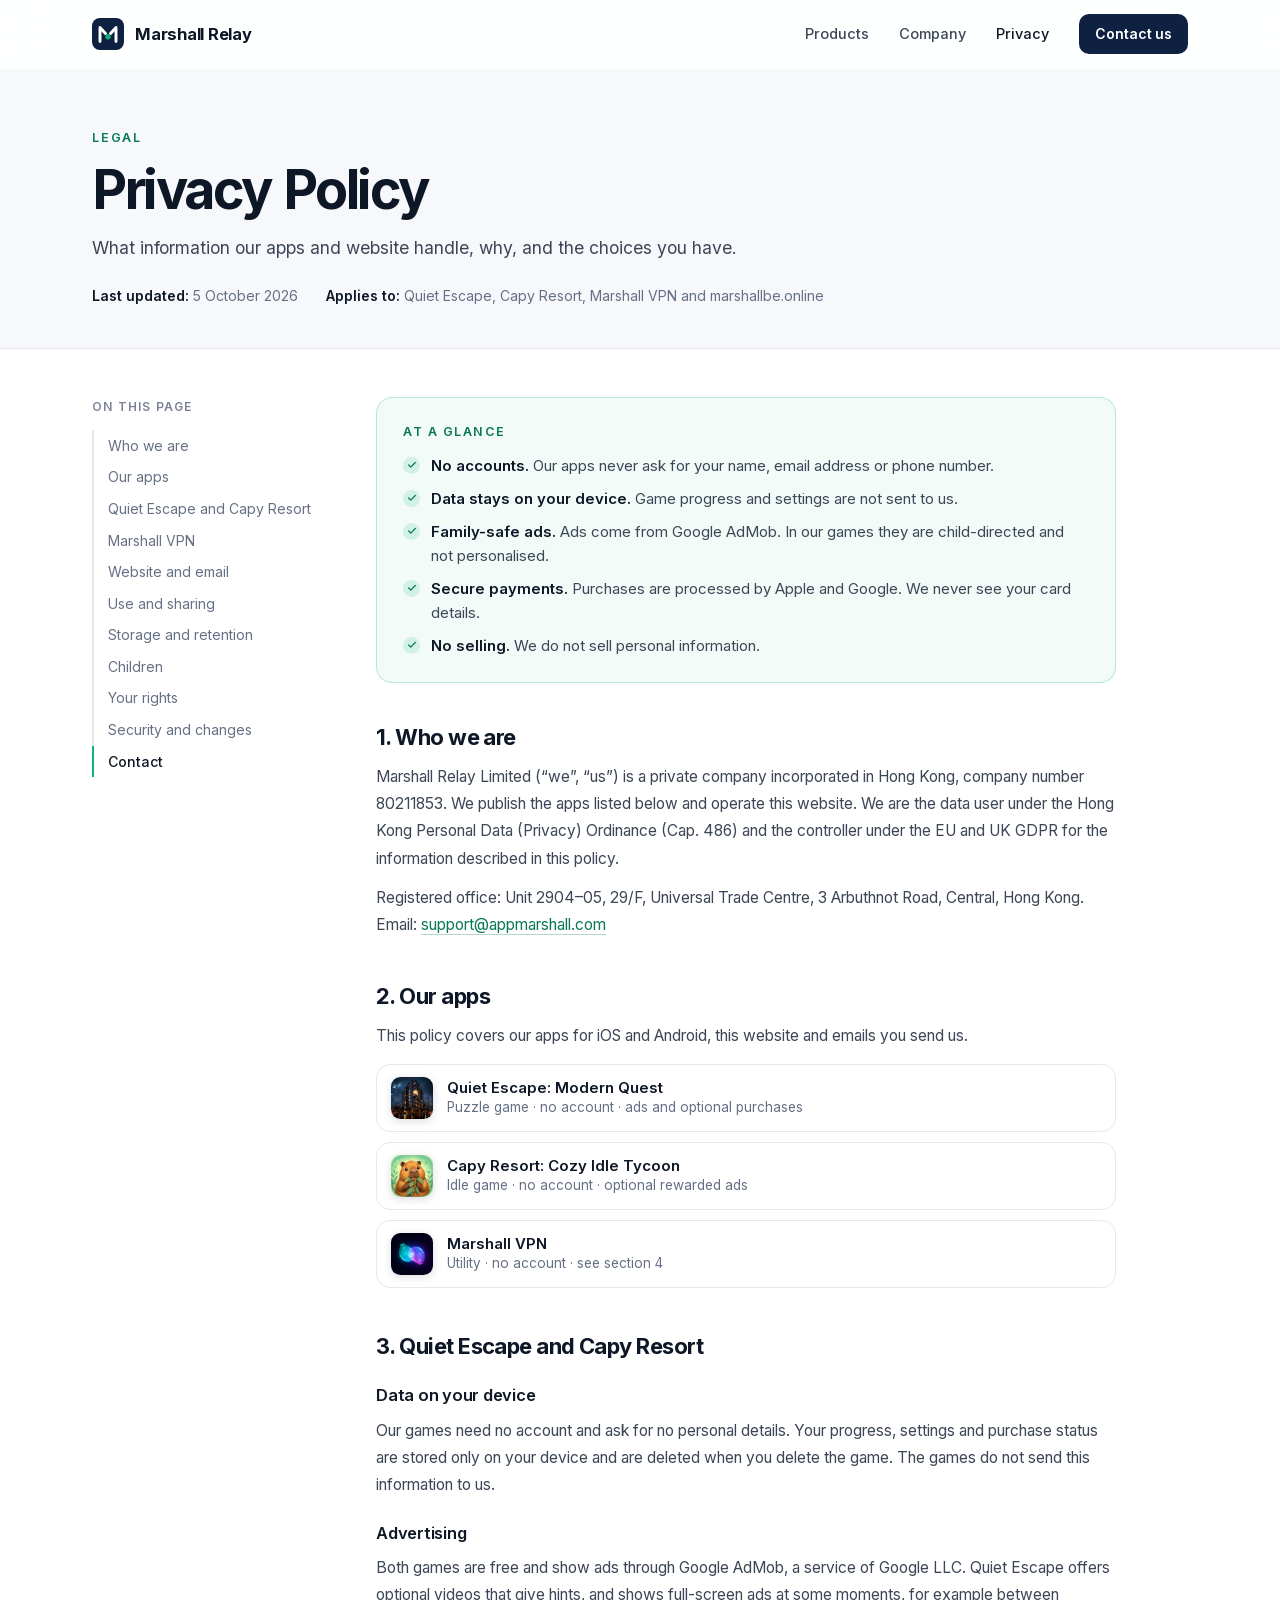
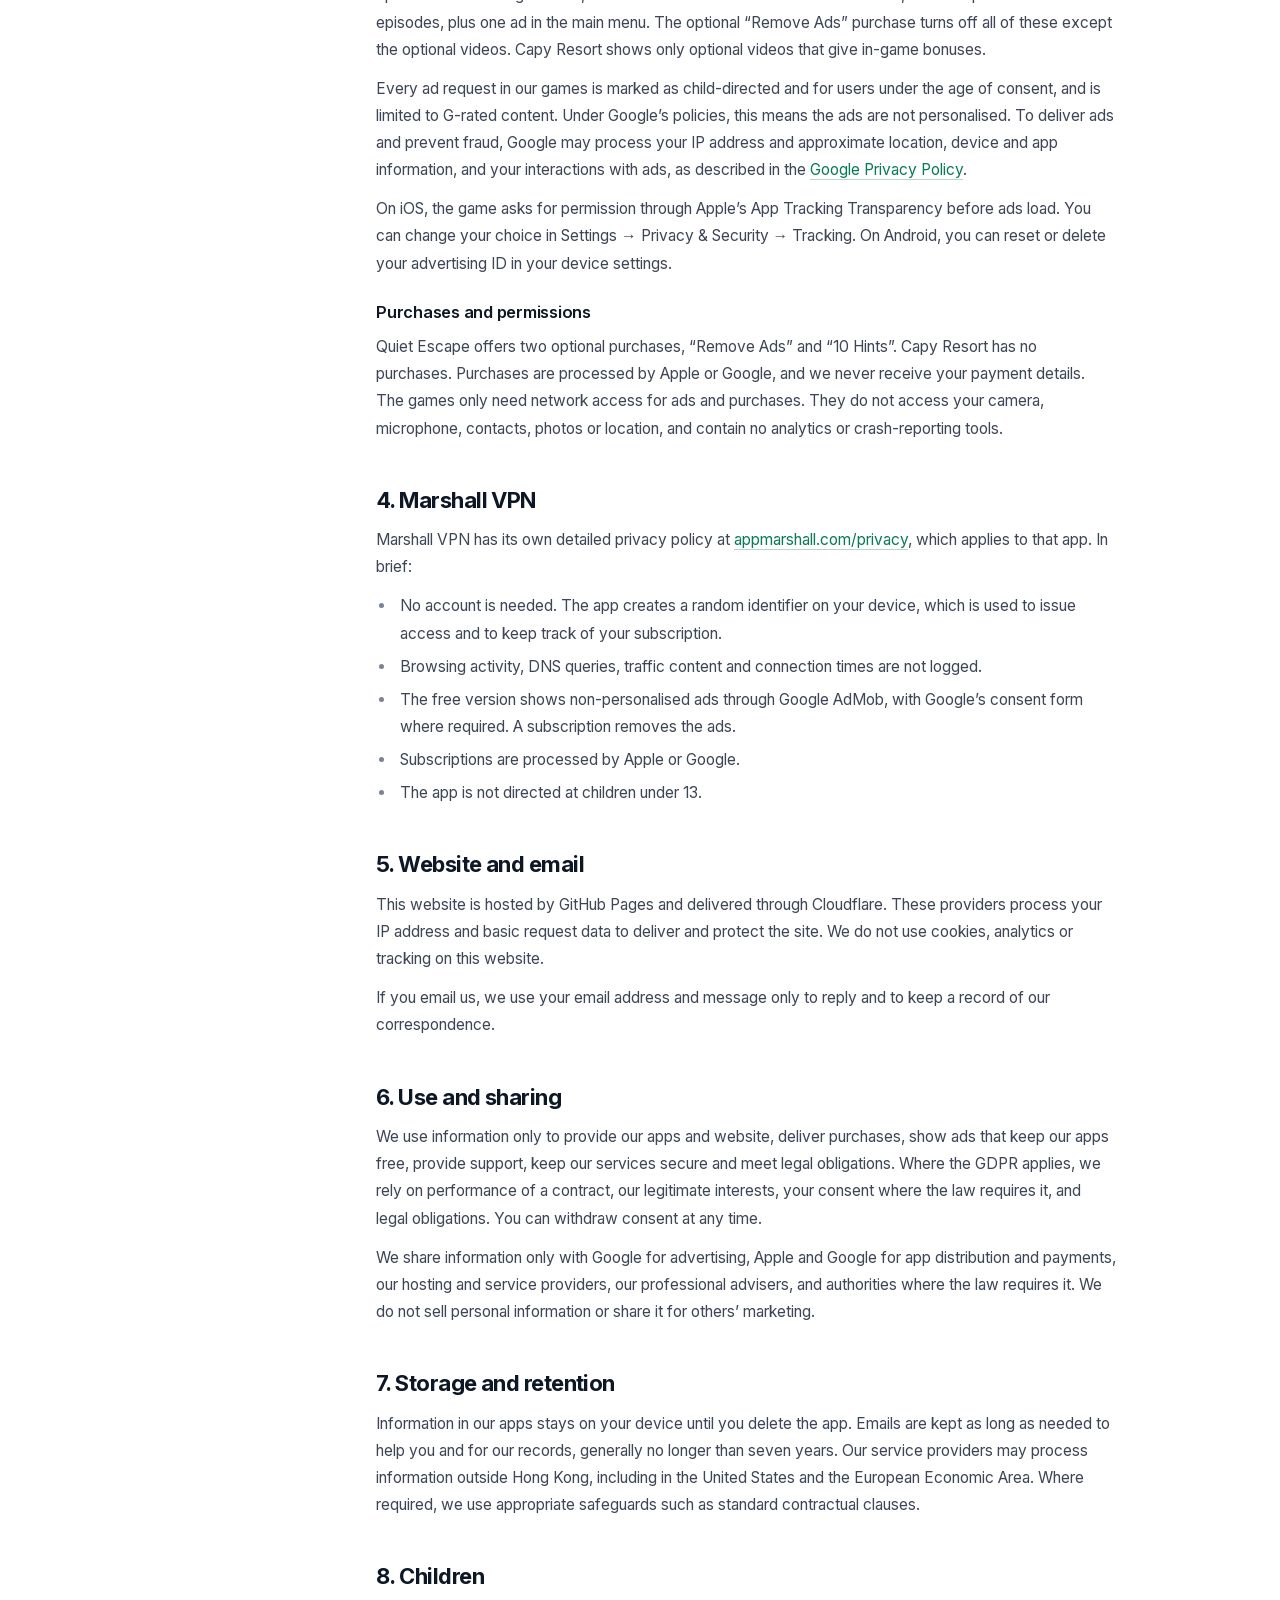
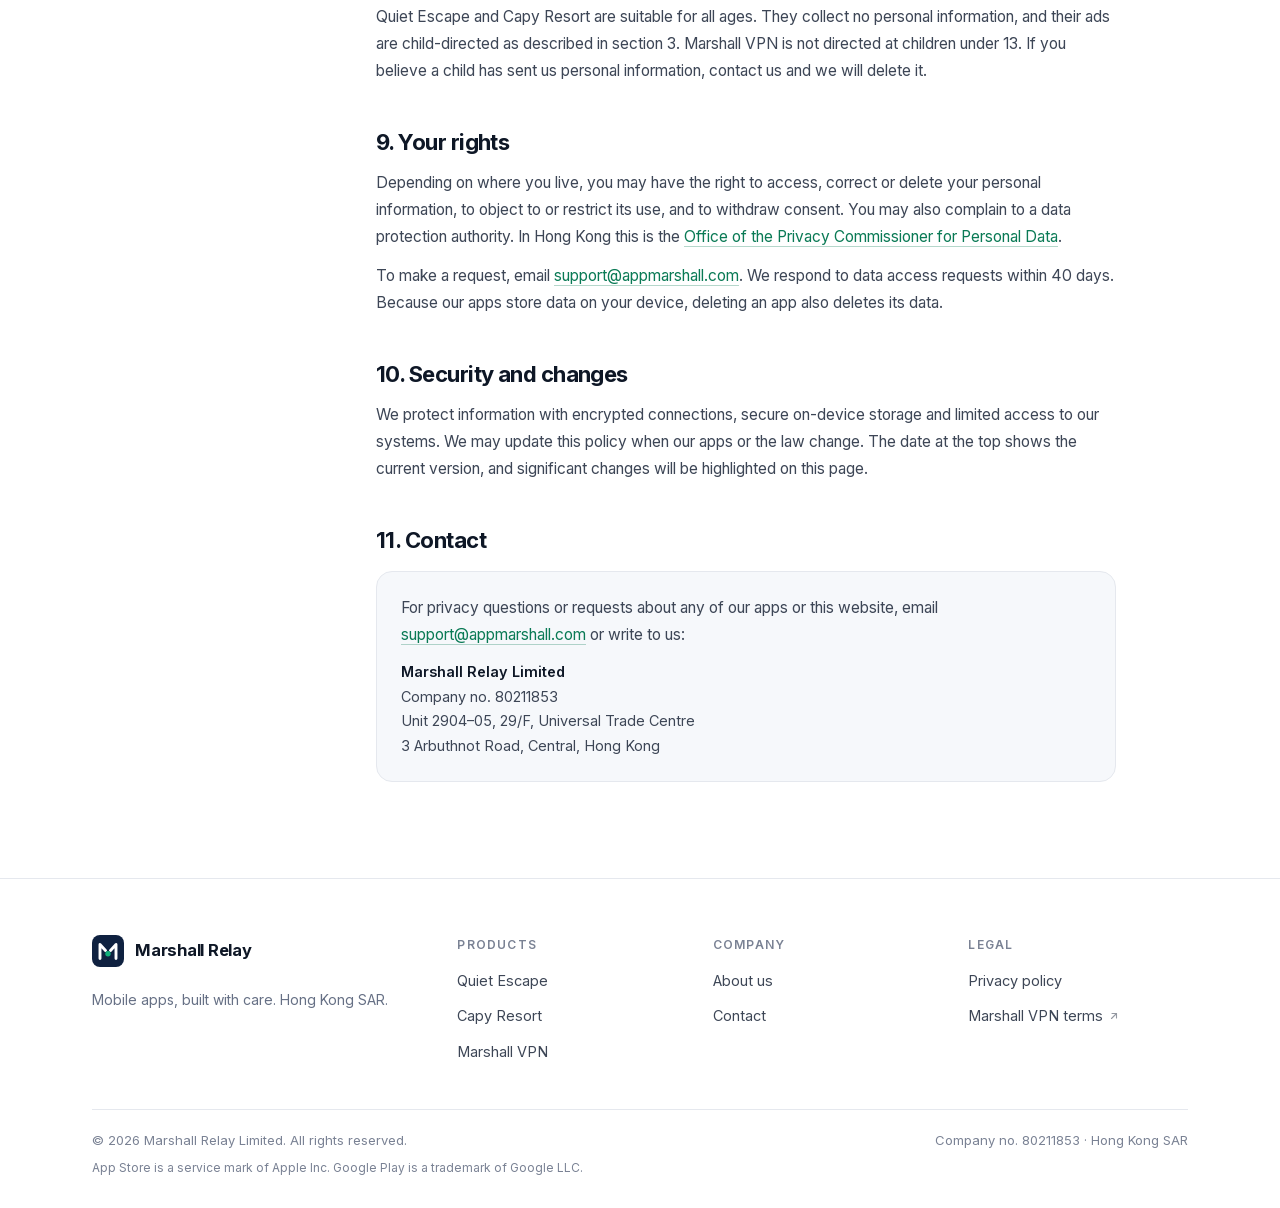
==== commit c7e1609a: "Add files via upload" ====
--- a/privacy/index.html
+++ b/privacy/index.html
@@ -4,21 +4,21 @@
 <meta charset="utf-8">
 <meta name="viewport" content="width=device-width, initial-scale=1">
 <title>Privacy Policy — Marshall Relay Limited</title>
-<meta name="description" content="Privacy Policy of Marshall Relay Limited for Marshall VPN, Quiet Escape, Capy Resort and the marshallbe.online website.">
+<meta name="description" content="Privacy Policy of Marshall Relay Limited for Quiet Escape, Capy Resort, Marshall VPN and the marshallbe.online website.">
 <link rel="canonical" href="https://marshallbe.online/privacy/">
 <meta name="theme-color" content="#FFFFFF">
 <meta name="robots" content="index,follow">
 <meta property="og:type" content="article">
 <meta property="og:site_name" content="Marshall Relay">
 <meta property="og:title" content="Privacy Policy — Marshall Relay Limited">
-<meta property="og:description" content="How Marshall Relay Limited handles information in Marshall VPN, Quiet Escape, Capy Resort and on its website.">
+<meta property="og:description" content="How Marshall Relay Limited handles information in its apps and on its website.">
 <meta property="og:url" content="https://marshallbe.online/privacy/">
 <meta property="og:image" content="https://marshallbe.online/assets/og-image.jpg">
 <meta name="twitter:card" content="summary_large_image">
 <link rel="icon" href="../assets/apple-touch-icon.png" type="image/png" sizes="180x180">
 <link rel="icon" href="../assets/favicon.svg" type="image/svg+xml">
 <link rel="apple-touch-icon" href="../assets/apple-touch-icon.png">
-<link rel="preload" href="../assets/fonts/inter-latin.woff2" as="font" type="font/woff2" crossorigin>
+<link rel="preload" href="../assets/fronts/inter-latin.woff2" as="font" type="font/woff2" crossorigin>
 <link rel="stylesheet" href="../assets/site.css">
 </head>
 <body>
@@ -34,7 +34,6 @@
       </a>
       <nav class="nav-links" aria-label="Main">
         <a href="../#products">Products</a>
-        <a href="../#about">About</a>
         <a href="../#company">Company</a>
         <a href="./" aria-current="page">Privacy</a>
         <a class="btn btn-primary btn-sm" href="../#contact">Contact us</a>
@@ -55,215 +54,128 @@
     <div class="wrap">
       <span class="eyebrow">Legal</span>
       <h1>Privacy Policy</h1>
-      <p class="doc-lead">This policy explains what information Marshall Relay Limited collects through its apps and website, how that information is used, who it is shared with and what choices you have. It is written to be read, not just published.</p>
+      <p class="doc-lead">What information our apps and website handle, why, and the choices you have.</p>
       <div class="doc-meta">
-        <span><strong>Last updated:</strong> 4 October 2026</span>
-        <span><strong>Effective:</strong> 4 October 2026</span>
-        <span><strong>Applies to:</strong> Marshall VPN, Quiet Escape, Capy Resort and marshallbe.online</span>
+        <span><strong>Last updated:</strong> 5 October 2026</span>
+        <span><strong>Applies to:</strong> Quiet Escape, Capy Resort, Marshall VPN and marshallbe.online</span>
       </div>
     </div>
   </section>
 
   <div class="doc">
     <div class="wrap">
-
-      <div class="summary">
-        <h2>At a glance</h2>
-        <ul>
-          <li><strong>No accounts.</strong> None of our apps ask for your name, email address, phone number or payment card.</li>
-          <li><strong>Your data stays on your device.</strong> Game progress, settings and purchase status are stored locally. Marshall VPN keeps no logs of your online activity.</li>
-          <li><strong>Ads keep the free versions free.</strong> Ads are served by Google AdMob and are non-personalised. In our games, every ad request is configured for child-directed treatment.</li>
-          <li><strong>Payments are handled by Apple and Google.</strong> We never see your card details.</li>
-          <li><strong>We do not sell your personal information</strong>, and we do not use it for profiling or advertising of our own.</li>
-        </ul>
+      <div class="doc-grid">
+
+        <nav class="doc-side" aria-label="On this page">
+          <h2>On this page</h2>
+          <ol>
+            <li><a href="#who-we-are">Who we are</a></li>
+            <li><a href="#apps">Our apps</a></li>
+            <li><a href="#games">Quiet Escape and Capy Resort</a></li>
+            <li><a href="#vpn">Marshall VPN</a></li>
+            <li><a href="#website">Website and email</a></li>
+            <li><a href="#use">Use and sharing</a></li>
+            <li><a href="#retention">Storage and retention</a></li>
+            <li><a href="#children">Children</a></li>
+            <li><a href="#rights">Your rights</a></li>
+            <li><a href="#security">Security and changes</a></li>
+            <li><a href="#contact">Contact</a></li>
+          </ol>
+        </nav>
+
+        <div class="doc-main">
+          <details class="toc-mobile">
+            <summary>Contents</summary>
+            <ol>
+              <li><a href="#who-we-are">1. Who we are</a></li>
+              <li><a href="#apps">2. Our apps</a></li>
+              <li><a href="#games">3. Quiet Escape and Capy Resort</a></li>
+              <li><a href="#vpn">4. Marshall VPN</a></li>
+              <li><a href="#website">5. Website and email</a></li>
+              <li><a href="#use">6. Use and sharing</a></li>
+              <li><a href="#retention">7. Storage and retention</a></li>
+              <li><a href="#children">8. Children</a></li>
+              <li><a href="#rights">9. Your rights</a></li>
+              <li><a href="#security">10. Security and changes</a></li>
+              <li><a href="#contact">11. Contact</a></li>
+            </ol>
+          </details>
+
+          <div class="summary">
+            <h2>At a glance</h2>
+            <ul>
+              <li><strong>No accounts.</strong> Our apps never ask for your name, email address or phone number.</li>
+              <li><strong>Data stays on your device.</strong> Game progress and settings are not sent to us.</li>
+              <li><strong>Family-safe ads.</strong> Ads come from Google AdMob. In our games they are child-directed and not personalised.</li>
+              <li><strong>Secure payments.</strong> Purchases are processed by Apple and Google. We never see your card details.</li>
+              <li><strong>No selling.</strong> We do not sell personal information.</li>
+            </ul>
+          </div>
+
+          <article class="prose">
+            <h2 id="who-we-are">1. Who we are</h2>
+            <p>Marshall Relay Limited (“we”, “us”) is a private company incorporated in Hong Kong, company number 80211853. We publish the apps listed below and operate this website. We are the data user under the Hong Kong Personal Data (Privacy) Ordinance (Cap. 486) and the controller under the EU and UK GDPR for the information described in this policy.</p>
+            <p>Registered office: Unit 2904–05, 29/F, Universal Trade Centre, 3 Arbuthnot Road, Central, Hong Kong.<br>Email: <a href="mailto:support@appmarshall.com">support@appmarshall.com</a></p>
+
+            <h2 id="apps">2. Our apps</h2>
+            <p>This policy covers our apps for iOS and Android, this website and emails you send us.</p>
+            <ul class="app-list">
+              <li><img src="../assets/quiet-escape-icon.webp" width="256" height="256" alt=""><div><span class="al-name">Quiet Escape: Modern Quest</span><span class="al-note">Puzzle game · no account · ads and optional purchases</span></div></li>
+              <li><img src="../assets/capy-resort-icon.webp" width="256" height="256" alt=""><div><span class="al-name">Capy Resort: Cozy Idle Tycoon</span><span class="al-note">Idle game · no account · optional rewarded ads</span></div></li>
+              <li><img src="../assets/marshall-vpn-icon.webp" width="256" height="256" alt=""><div><span class="al-name">Marshall VPN</span><span class="al-note">Utility · no account · see section 4</span></div></li>
+            </ul>
+
+            <h2 id="games">3. Quiet Escape and Capy Resort</h2>
+            <h3>Data on your device</h3>
+            <p>Our games need no account and ask for no personal details. Your progress, settings and purchase status are stored only on your device and are deleted when you delete the game. The games do not send this information to us.</p>
+
+            <h3>Advertising</h3>
+            <p>Both games are free and show ads through Google AdMob, a service of Google LLC. Quiet Escape offers optional videos that give hints, and shows full-screen ads at some moments, for example between episodes, plus one ad in the main menu. The optional “Remove Ads” purchase turns off all of these except the optional videos. Capy Resort shows only optional videos that give in-game bonuses.</p>
+            <p>Every ad request in our games is marked as child-directed and for users under the age of consent, and is limited to G-rated content. Under Google’s policies, this means the ads are not personalised. To deliver ads and prevent fraud, Google may process your IP address and approximate location, device and app information, and your interactions with ads, as described in the <a href="https://policies.google.com/privacy" target="_blank" rel="noopener">Google Privacy Policy</a>.</p>
+            <p>On iOS, the game asks for permission through Apple’s App Tracking Transparency before ads load. You can change your choice in Settings → Privacy &amp; Security → Tracking. On Android, you can reset or delete your advertising ID in your device settings.</p>
+
+            <h3>Purchases and permissions</h3>
+            <p>Quiet Escape offers two optional purchases, “Remove Ads” and “10 Hints”. Capy Resort has no purchases. Purchases are processed by Apple or Google, and we never receive your payment details. The games only need network access for ads and purchases. They do not access your camera, microphone, contacts, photos or location, and contain no analytics or crash-reporting tools.</p>
+
+            <h2 id="vpn">4. Marshall VPN</h2>
+            <p>Marshall VPN has its own detailed privacy policy at <a href="https://appmarshall.com/privacy/" target="_blank" rel="noopener">appmarshall.com/privacy</a>, which applies to that app. In brief:</p>
+            <ul>
+              <li>No account is needed. The app creates a random identifier on your device, which is used to issue access and to keep track of your subscription.</li>
+              <li>Browsing activity, DNS queries, traffic content and connection times are not logged.</li>
+              <li>The free version shows non-personalised ads through Google AdMob, with Google’s consent form where required. A subscription removes the ads.</li>
+              <li>Subscriptions are processed by Apple or Google.</li>
+              <li>The app is not directed at children under 13.</li>
+            </ul>
+
+            <h2 id="website">5. Website and email</h2>
+            <p>This website is hosted by GitHub Pages and delivered through Cloudflare. These providers process your IP address and basic request data to deliver and protect the site. We do not use cookies, analytics or tracking on this website.</p>
+            <p>If you email us, we use your email address and message only to reply and to keep a record of our correspondence.</p>
+
+            <h2 id="use">6. Use and sharing</h2>
+            <p>We use information only to provide our apps and website, deliver purchases, show ads that keep our apps free, provide support, keep our services secure and meet legal obligations. Where the GDPR applies, we rely on performance of a contract, our legitimate interests, your consent where the law requires it, and legal obligations. You can withdraw consent at any time.</p>
+            <p>We share information only with Google for advertising, Apple and Google for app distribution and payments, our hosting and service providers, our professional advisers, and authorities where the law requires it. We do not sell personal information or share it for others’ marketing.</p>
+
+            <h2 id="retention">7. Storage and retention</h2>
+            <p>Information in our apps stays on your device until you delete the app. Emails are kept as long as needed to help you and for our records, generally no longer than seven years. Our service providers may process information outside Hong Kong, including in the United States and the European Economic Area. Where required, we use appropriate safeguards such as standard contractual clauses.</p>
+
+            <h2 id="children">8. Children</h2>
+            <p>Quiet Escape and Capy Resort are suitable for all ages. They collect no personal information, and their ads are child-directed as described in section 3. Marshall VPN is not directed at children under 13. If you believe a child has sent us personal information, contact us and we will delete it.</p>
+
+            <h2 id="rights">9. Your rights</h2>
+            <p>Depending on where you live, you may have the right to access, correct or delete your personal information, to object to or restrict its use, and to withdraw consent. You may also complain to a data protection authority. In Hong Kong this is the <a href="https://www.pcpd.org.hk/" target="_blank" rel="noopener">Office of the Privacy Commissioner for Personal Data</a>.</p>
+            <p>To make a request, email <a href="mailto:support@appmarshall.com">support@appmarshall.com</a>. We respond to data access requests within 40 days. Because our apps store data on your device, deleting an app also deletes its data.</p>
+
+            <h2 id="security">10. Security and changes</h2>
+            <p>We protect information with encrypted connections, secure on-device storage and limited access to our systems. We may update this policy when our apps or the law change. The date at the top shows the current version, and significant changes will be highlighted on this page.</p>
+
+            <h2 id="contact">11. Contact</h2>
+            <div class="contact-block">
+              <p>For privacy questions or requests about any of our apps or this website, email <a href="mailto:support@appmarshall.com">support@appmarshall.com</a> or write to us:</p>
+              <address><strong>Marshall Relay Limited</strong>Company no. 80211853<br>Unit 2904–05, 29/F, Universal Trade Centre<br>3 Arbuthnot Road, Central, Hong Kong</address>
+            </div>
+          </article>
+        </div>
       </div>
-
-      <nav class="toc" aria-label="Contents">
-        <h2>Contents</h2>
-        <ol>
-          <li><a href="#who-we-are">Who we are</a></li>
-          <li><a href="#scope">What this policy covers</a></li>
-          <li><a href="#vpn">Marshall VPN</a></li>
-          <li><a href="#games">Quiet Escape and Capy Resort</a></li>
-          <li><a href="#website">Our website and email</a></li>
-          <li><a href="#purposes">Why we use information, and on what basis</a></li>
-          <li><a href="#sharing">Who we share information with</a></li>
-          <li><a href="#transfers">International transfers</a></li>
-          <li><a href="#retention">How long we keep information</a></li>
-          <li><a href="#children">Children</a></li>
-          <li><a href="#rights">Your rights and choices</a></li>
-          <li><a href="#security">Security</a></li>
-          <li><a href="#third-parties">App stores and third-party links</a></li>
-          <li><a href="#changes">Changes to this policy</a></li>
-          <li><a href="#contact">How to contact us</a></li>
-        </ol>
-      </nav>
-
-      <article class="prose">
-        <h2 id="who-we-are">1. Who we are</h2>
-        <p>Marshall Relay Limited (“Marshall Relay”, “we”, “us”, “our”) is a private company limited by shares incorporated in Hong Kong, company number 80211853. We develop and publish the apps listed in section 2 and operate the website <strong>marshallbe.online</strong>.</p>
-        <p>For the purposes of the Hong Kong Personal Data (Privacy) Ordinance (Cap. 486) we are the “data user”, and for the purposes of the EU and UK General Data Protection Regulation we are the “controller”, of the personal data described in this policy.</p>
-        <p>Registered office: Unit 2904–05, 29/F, Universal Trade Centre, 3 Arbuthnot Road, Central, Hong Kong SAR<br>Email: <a href="mailto:support@appmarshall.com">support@appmarshall.com</a></p>
-
-        <h2 id="scope">2. What this policy covers</h2>
-        <p>This policy applies to the following apps for iOS and Android, to this website, and to email correspondence with us:</p>
-        <ul class="app-list">
-          <li><img src="../assets/marshall-vpn-icon.webp" width="256" height="256" alt=""><div><b>Marshall VPN</b><span>VPN utility · iOS and Android</span></div></li>
-          <li><img src="../assets/quiet-escape-icon.webp" width="256" height="256" alt=""><div><b>Quiet Escape: Modern Quest</b><span>Puzzle game · iOS and Android</span></div></li>
-          <li><img src="../assets/capy-resort-icon.webp" width="256" height="256" alt=""><div><b>Capy Resort: Cozy Idle Tycoon</b><span>Idle game · iOS and Android</span></div></li>
-        </ul>
-        <p>The table below summarises how each product handles information. The sections that follow give the details.</p>
-
-        <div class="tbl-wrap">
-          <table class="tbl">
-            <thead><tr><th scope="col">Product</th><th scope="col">Account required</th><th scope="col">Stored on your device</th><th scope="col">Sent to our servers</th><th scope="col">Advertising</th><th scope="col">Purchases</th></tr></thead>
-            <tbody>
-              <tr><td>Marshall VPN</td><td class="no">No</td><td>Access key, server list, settings, optional diagnostic logs</td><td>A random device identifier, subscription status, device names you choose, purchase confirmations</td><td>Google AdMob in the free mode, non-personalised; removed by subscription</td><td>Subscriptions and a one-time purchase via Apple / Google</td></tr>
-              <tr><td>Quiet Escape</td><td class="no">No</td><td>Game progress, settings, purchase status</td><td class="no">Nothing</td><td>Google AdMob, child-directed and non-personalised</td><td>“Remove Ads” and “10 Hints” via Apple / Google</td></tr>
-              <tr><td>Capy Resort</td><td class="no">No</td><td>Game progress and settings</td><td class="no">Nothing</td><td>Google AdMob, rewarded videos only, child-directed and non-personalised</td><td class="no">None</td></tr>
-              <tr><td>marshallbe.online</td><td class="no">No</td><td class="no">No cookies set by us</td><td>Standard web-server request data processed by our hosting and CDN providers</td><td class="no">None</td><td class="no">None</td></tr>
-            </tbody>
-          </table>
-        </div>
-
-        <p>Marshall VPN also has its own, more detailed privacy policy at <a href="https://appmarshall.com/privacy/" target="_blank" rel="noopener">appmarshall.com/privacy</a>. Section 3 below summarises it; if the two documents ever differ, the detailed Marshall VPN policy prevails for that app.</p>
-
-        <h2 id="vpn">3. Marshall VPN</h2>
-        <h3>No account, no personal details</h3>
-        <p>Marshall VPN does not require an account and never asks for your name, email address, phone number, Apple ID or Google account. When you first use the app, it generates a <strong>random device identifier</strong> and stores it securely on your device (in the iOS Keychain or in encrypted storage on Android). This identifier is not derived from your hardware and is not an advertising identifier.</p>
-
-        <h3>What our servers receive</h3>
-        <p>To operate the service, the app sends the following to our servers:</p>
-        <ul>
-          <li><strong>the device identifier</strong>, to issue your VPN access key and to keep track of your subscription or trial status;</li>
-          <li><strong>purchase confirmations</strong> from Apple or Google (the product bought and the store’s transaction identifier), so that a subscription or one-time purchase can be activated on your devices;</li>
-          <li><strong>device names</strong> that you enter yourself in the device manager, so that you can recognise the devices linked to your subscription;</li>
-          <li><strong>a confirmation that a rewarded video was watched</strong>, in the free, ad-supported mode;</li>
-          <li><strong>platform and app version</strong> when the app downloads the current server list, so that we can serve a compatible configuration.</li>
-        </ul>
-        <p>Our servers keep these records together: your device identifier, the devices linked to a subscription and their names, subscription status and expiry dates, and the store product and transaction identifiers used to activate purchases. Requests for in-app news contain no identifiers. Like any internet service, our servers also see your IP address while they process a request; we do not keep IP address logs tied to your device identifier.</p>
-
-        <h3>No activity logs</h3>
-        <p>We do not log your browsing activity, DNS queries, the content of your traffic, connection timestamps or bandwidth usage on our VPN servers. Connection state is processed transiently to keep the tunnel running and is not stored. The tunnel is created on your device by the open-source sing-box engine, using Apple’s NetworkExtension framework on iOS and the system VPN service on Android.</p>
-
-        <h3>Advertising in the free mode</h3>
-        <p>The free, ad-supported mode shows ads through <strong>Google AdMob</strong> (the Google Mobile Ads SDK): a short rewarded video to connect, and occasional full-screen, banner and native ads. Where the law requires it, the app first shows Google’s consent form (User Messaging Platform). Ads are <strong>non-personalised</strong>: the app does not request App Tracking Transparency permission and does not use the advertising identifier for cross-app tracking. To deliver, measure and secure ads, Google may process your IP address and the approximate location derived from it, device and app information, and information about the ads shown and your interactions with them. A subscription removes all ads.</p>
-
-        <h3>Optional features</h3>
-        <ul>
-          <li><strong>Feedback.</strong> The in-app feedback form sends only the text you type, with no identifiers attached.</li>
-          <li><strong>Diagnostics.</strong> Log collection is off by default. If you turn it on, logs are stored only on your device until you choose to copy or share them.</li>
-          <li><strong>Server tests.</strong> Latency checks and optional service-availability checks are performed directly from your device; no results are sent to us.</li>
-          <li><strong>Third-party subscriptions.</strong> If you import a subscription from another provider, the app downloads that provider’s configuration directly from the link you supply, and the servers you connect to are operated by that provider, not by us.</li>
-          <li><strong>Access obtained outside the app.</strong> If you obtain or renew access through an automated subscription flow we operate on a third-party platform, we process the pseudonymous identifiers and subscription details that platform provides, solely to issue and manage your access.</li>
-        </ul>
-
-        <h3>Purchases</h3>
-        <p>Subscriptions (1, 3, 6 and 12 months) and the one-time lifetime purchase are sold through Apple’s App Store (StoreKit) and Google Play (Google Play Billing). Payment is processed entirely by Apple or Google. We do not receive your payment card details, billing address or store account details.</p>
-
-        <h3>Age</h3>
-        <p>Marshall VPN is not directed at children under 13. It is listed on the App Store with a 16+ age rating.</p>
-
-        <h2 id="games">4. Quiet Escape and Capy Resort</h2>
-        <h3>No account, data stays on your device</h3>
-        <p>Our games do not require an account and do not ask for your name, email address, phone number or any other contact details. Game progress, settings (such as language and sound) and, in Quiet Escape, your purchase status are stored only on your device. They are not sent to us and are removed when you delete the game. The games themselves make no network requests of their own; the only network activity comes from the advertising SDK and the app stores described below.</p>
-
-        <h3>Advertising (Google AdMob)</h3>
-        <p>Both games are free and show ads through Google AdMob, a service of Google LLC:</p>
-        <ul>
-          <li><strong>Quiet Escape</strong> offers optional rewarded videos that you can choose to watch to receive hints, and shows full-screen ads at some moments, for example between episodes, as well as small banner or native ad placements. The optional “Remove Ads” purchase turns off the full-screen and banner ads.</li>
-          <li><strong>Capy Resort</strong> shows only rewarded videos, and only when you choose to watch one for an in-game bonus.</li>
-        </ul>
-        <p>We configure every ad request in both games for <strong>child-directed treatment</strong> and for <strong>users under the age of consent</strong>, and we limit ads to content rated <strong>G</strong> (suitable for general audiences). Under Google’s policies these settings disable personalised advertising and the use of the advertising identifier for interest-based ads.</p>
-        <p>To deliver, measure and secure ads, Google may process your IP address and the approximate location derived from it, device and app information (such as device model, operating system, language and app version), and information about the ads shown and your interactions with them. Google’s handling of this information is described in the <a href="https://policies.google.com/privacy" target="_blank" rel="noopener">Google Privacy Policy</a> and in <a href="https://policies.google.com/technologies/partner-sites" target="_blank" rel="noopener">How Google uses information from sites or apps that use its services</a>.</p>
-        <p><strong>On iOS</strong>, the game shows Apple’s App Tracking Transparency prompt before ads are loaded. If you choose “Ask App Not to Track”, the advertising identifier (IDFA) is not available to the game or to Google. You can change this at any time in Settings → Privacy &amp; Security → Tracking. <strong>On Android</strong>, you can reset or delete your advertising ID in your device settings (for example Settings → Google → Ads, or Settings → Privacy → Ads, depending on your device).</p>
-
-        <h3>In-app purchases</h3>
-        <p>Quiet Escape offers two optional purchases: “Remove Ads” (one-time) and “10 Hints”. Capy Resort has no in-app purchases. Purchases are processed by Apple (App Store) or Google (Google Play). We do not receive your payment details or store account details. The game receives a confirmation from the store so that it can unlock what you bought; this confirmation is kept on your device.</p>
-
-        <h3>Permissions and analytics</h3>
-        <p>The games request only internet access and network-state permissions, which are needed to load ads and complete purchases. They do not request access to your camera, microphone, contacts, photos or location, and they contain no analytics, crash-reporting, social-media or attribution SDKs.</p>
-
-        <h2 id="website">5. Our website and email</h2>
-        <p>This website is hosted on GitHub Pages (GitHub, Inc.) and delivered through the Cloudflare content delivery network (Cloudflare, Inc.). When you visit, these providers process your IP address and standard request information (such as browser type, the page requested and the time of the request) to deliver the pages, protect the site from abuse and keep it reliable. We do not have access to visitor-level logs.</p>
-        <p>We do not set cookies, and we use no analytics, advertising or tracking technologies on this website. Fonts are served from our own domain; no third-party font or script services are loaded. Links to the App Store, Google Play, appmarshall.com and Google’s policy pages lead to sites operated under their own privacy policies.</p>
-        <p>If you email us, we receive your email address, your name if you include it, and the content of your message. We use this information only to reply to you, to provide support and to keep a record of our correspondence.</p>
-
-        <h2 id="purposes">6. Why we use information, and on what basis</h2>
-        <p>We use the information described above only to:</p>
-        <ul>
-          <li>provide and maintain our apps and website, including issuing Marshall VPN access keys and unlocking purchases;</li>
-          <li>show advertising that keeps the free versions of our apps free;</li>
-          <li>answer your questions and provide support;</li>
-          <li>keep our services secure and prevent fraud and abuse;</li>
-          <li>comply with legal, tax and accounting obligations.</li>
-        </ul>
-        <p>We do not sell personal information, we do not use it to build profiles, and we make no automated decisions that have legal or similarly significant effects on you.</p>
-        <p>Where the EU or UK General Data Protection Regulation applies, our legal bases are: <strong>performance of a contract</strong> (providing the app or service you asked for and delivering your purchases); <strong>legitimate interests</strong> (keeping our apps free through advertising, securing our services and replying to you); <strong>consent</strong> where the law requires it (for example for the advertising identifier on iOS, or Google’s consent form in Marshall VPN), which you may withdraw at any time; and <strong>legal obligation</strong> where we must keep or disclose information by law.</p>
-
-        <h2 id="sharing">7. Who we share information with</h2>
-        <p>We share information only with the following categories of recipients, and only as needed:</p>
-        <ul>
-          <li><strong>Google</strong> — Google AdMob, to serve ads in the free versions of our apps;</li>
-          <li><strong>Apple and Google</strong> — to distribute our apps and process purchases through their stores;</li>
-          <li><strong>Infrastructure providers</strong> — GitHub and Cloudflare for this website, and the data-centre and hosting providers that run the Marshall VPN servers and API;</li>
-          <li><strong>Professional advisers</strong> — our company secretary, accountants and auditors, where required;</li>
-          <li><strong>Authorities</strong> — where required by law, or where necessary to protect our rights, our users or the public.</li>
-        </ul>
-        <p>We do not share personal information with third parties for their own marketing purposes.</p>
-
-        <h2 id="transfers">8. International transfers</h2>
-        <p>We are based in Hong Kong. Our service providers may process information in other countries, including the United States and countries in the European Economic Area. Where the law requires it, we rely on appropriate safeguards for such transfers, such as the European Commission’s standard contractual clauses and the UK addendum to them.</p>
-
-        <h2 id="retention">9. How long we keep information</h2>
-        <ul>
-          <li><strong>In our apps</strong>, information stays on your device until you delete the app.</li>
-          <li><strong>Marshall VPN server records</strong> (device identifier, linked devices, subscription status and purchase confirmations) are kept for as long as needed to operate the service, verify purchases and resolve disputes, and are then deleted or anonymised.</li>
-          <li><strong>Email correspondence</strong> is kept for as long as needed to help you and for our business records, generally no longer than seven years.</li>
-          <li><strong>Information processed by Google</strong> for advertising is retained under Google’s own policies.</li>
-        </ul>
-
-        <h2 id="children">10. Children</h2>
-        <p>Quiet Escape and Capy Resort are suitable for all ages. They do not ask for personal information, and ads in them are configured for child-directed treatment with G-rated content, as described in section 4. Marshall VPN is not directed at children under 13.</p>
-        <p>We do not knowingly collect personal information from children. If you believe a child has provided us with personal information, for example by email, please contact us and we will delete it.</p>
-
-        <h2 id="rights">11. Your rights and choices</h2>
-        <p>Depending on where you live, you may have the right to access, correct or delete personal information we hold about you, to object to or restrict certain processing, to data portability, to withdraw consent, and to lodge a complaint with a data protection authority.</p>
-        <ul>
-          <li><strong>Hong Kong.</strong> Under the Personal Data (Privacy) Ordinance you may request access to and correction of your personal data. We respond to such requests within 40 days. You may also contact the Office of the Privacy Commissioner for Personal Data (<a href="https://www.pcpd.org.hk/" target="_blank" rel="noopener">pcpd.org.hk</a>).</li>
-          <li><strong>EEA and United Kingdom.</strong> You have the rights listed above under the GDPR and UK GDPR, and the right to complain to your local supervisory authority.</li>
-          <li><strong>California.</strong> You may request to know, correct or delete the personal information we hold about you. We do not sell personal information and do not share it for cross-context behavioural advertising, and we do not use or disclose sensitive personal information. We will not discriminate against you for exercising your rights. An authorised agent may make a request on your behalf.</li>
-        </ul>
-        <p>Because almost all information in our apps is stored only on your device, deleting the app deletes it. You can also:</p>
-        <ul>
-          <li>change tracking permission on iOS in Settings → Privacy &amp; Security → Tracking;</li>
-          <li>reset or delete your advertising ID on Android in your device settings;</li>
-          <li>remove a device from your Marshall VPN subscription in the app’s device manager;</li>
-          <li>manage subscriptions on iOS in Settings → [your name] → Subscriptions, and on Android in Google Play → Payments &amp; subscriptions → Subscriptions.</li>
-        </ul>
-        <p>To make a request, including deletion of Marshall VPN server records linked to your device, email <a href="mailto:support@appmarshall.com">support@appmarshall.com</a>. We may ask you for information that lets us locate the relevant record and confirm that the request comes from the device in question. We respond within the time required by applicable law.</p>
-
-        <h2 id="security">12. Security</h2>
-        <p>We use technical and organisational measures appropriate to the small amount of information we handle: encrypted connections (TLS) between our apps and servers, encrypted on-device storage for Marshall VPN credentials, restricted administrative access to our infrastructure, and data minimisation by design. No method of transmission or storage is completely secure, but we work to protect the information entrusted to us.</p>
-
-        <h2 id="third-parties">13. App stores and third-party links</h2>
-        <p>When you download our apps, make a purchase or leave a review, Apple and Google process your information under their own privacy policies. Our apps and website may link to third-party sites and services, such as the App Store, Google Play, appmarshall.com and Google’s policy pages. We are not responsible for the privacy practices of those sites.</p>
-
-        <h2 id="changes">14. Changes to this policy</h2>
-        <p>We may update this policy when our apps, our service providers or the law change. The date at the top of this page shows when it was last updated. If the changes are significant, we will highlight them on this page, and where required by law we will ask for your consent again.</p>
-
-        <h2 id="contact">15. How to contact us</h2>
-        <div class="contact-block">
-          <p>For privacy questions or requests about any of our apps or this website, email us at <a href="mailto:support@appmarshall.com">support@appmarshall.com</a> or write to us at the address below.</p>
-          <div class="mono-block">
-            Marshall Relay Limited<br>
-            Company number: 80211853<br>
-            Unit 2904–05, 29/F, Universal Trade Centre<br>
-            3 Arbuthnot Road, Central<br>
-            Hong Kong SAR
-          </div>
-        </div>
-      </article>
     </div>
   </div>
 </main>
@@ -277,21 +189,20 @@
           <svg viewBox="0 0 64 64" aria-hidden="true"><rect width="64" height="64" rx="16" fill="#0F2140"/><path d="M16 47V19l11 12" fill="none" stroke="#fff" stroke-width="5.8" stroke-linecap="round" stroke-linejoin="round"/><path d="M48 47V19L37 31" fill="none" stroke="#fff" stroke-width="5.8" stroke-linecap="round" stroke-linejoin="round"/><circle cx="32" cy="37.5" r="5.4" fill="#12B07A"/></svg>
           <span>Marshall Relay</span>
         </a>
-        <p>Mobile apps, built with care. A Hong Kong mobile software company publishing apps for iOS and Android.</p>
+        <p>Mobile apps, built with care. Hong Kong SAR.</p>
       </div>
       <nav aria-label="Products">
         <h2>Products</h2>
         <ul>
-          <li><a href="../#marshall-vpn">Marshall VPN</a></li>
           <li><a href="../#quiet-escape">Quiet Escape</a></li>
           <li><a href="../#capy-resort">Capy Resort</a></li>
+          <li><a href="../#marshall-vpn">Marshall VPN</a></li>
         </ul>
       </nav>
       <nav aria-label="Company">
         <h2>Company</h2>
         <ul>
-          <li><a href="../#about">About</a></li>
-          <li><a href="../#company">Corporate information</a></li>
+          <li><a href="../#company">About us</a></li>
           <li><a href="../#contact">Contact</a></li>
         </ul>
       </nav>
@@ -299,10 +210,7 @@
         <h2>Legal</h2>
         <ul>
           <li><a href="./">Privacy policy</a></li>
-          <li><a href="https://appmarshall.com/privacy/" target="_blank" rel="noopener">Marshall VPN privacy
-            <svg viewBox="0 0 24 24" fill="none" stroke="currentColor" stroke-width="2.2" stroke-linecap="round" stroke-linejoin="round" aria-hidden="true"><path d="M7 17 17 7"/><path d="M8 7h9v9"/></svg></a></li>
-          <li><a href="https://appmarshall.com/terms/" target="_blank" rel="noopener">Marshall VPN terms
-            <svg viewBox="0 0 24 24" fill="none" stroke="currentColor" stroke-width="2.2" stroke-linecap="round" stroke-linejoin="round" aria-hidden="true"><path d="M7 17 17 7"/><path d="M8 7h9v9"/></svg></a></li>
+          <li><a href="https://appmarshall.com/terms/" target="_blank" rel="noopener">Marshall VPN terms<svg viewBox="0 0 24 24" fill="none" stroke="currentColor" stroke-width="2.2" stroke-linecap="round" stroke-linejoin="round" aria-hidden="true"><path d="M7 17 17 7"/><path d="M8 7h9v9"/></svg></a></li>
         </ul>
       </nav>
     </div>
--- a/assets/site.css
+++ b/assets/site.css
@@ -1,32 +1,37 @@
 /* Marshall Relay — shared site styles (home + privacy) */
+
+@font-face{font-family:'Inter';font-style:normal;font-weight:400 700;font-display:swap;src:url(fronts/inter-latin-ext.woff2) format('woff2');unicode-range:U+0100-02BA,U+02BD-02C5,U+02C7-02CC,U+02CE-02D7,U+02DD-02FF,U+0304,U+0308,U+0329,U+1D00-1DBF,U+1E00-1E9F,U+1EF2-1EFF,U+2020,U+20A0-20AB,U+20AD-20C0,U+2113,U+2C60-2C7F,U+A720-A7FF}
+@font-face{font-family:'Inter';font-style:normal;font-weight:400 700;font-display:swap;src:url(fronts/inter-latin.woff2) format('woff2');unicode-range:U+0000-00FF,U+0131,U+0152-0153,U+02BB-02BC,U+02C6,U+02DA,U+02DC,U+0304,U+0308,U+0329,U+2000-206F,U+20AC,U+2122,U+2191,U+2193,U+2212,U+2215,U+FEFF,U+FFFD}
 
 *,*::before,*::after{box-sizing:border-box;margin:0;padding:0}
 
 :root{
   color-scheme:light;
   --bg:#FFFFFF;
-  --bg-soft:#F5F6F8;
-  --ink:#0D0F14;
-  --ink-2:#434854;
-  --muted:#626875;
-  --faint:#6E7480;
-  --line:#E6E8EC;
-  --line-2:#D8DBE1;
+  --bg-soft:#F6F8FB;
+  --ink:#0E1726;
+  --ink-2:#3D4656;
+  --muted:#667085;
+  --faint:#7A8294;
+  --line:#E5E8EE;
+  --line-2:#D5DAE3;
+  --navy:#0F2140;
+  --navy-2:#162D56;
   --accent:#0A7A55;
-  --accent-bright:#10A674;
-  --warm:#C8763C;
-
-  --r-xl:24px;--r-lg:18px;--r-md:14px;--r-sm:10px;
-  --maxw:1200px;
+  --accent-bright:#12B07A;
+  --amber:#D99A2B;
+
+  --r-xl:20px;--r-lg:16px;--r-md:12px;--r-sm:9px;
+  --maxw:1160px;
   --gutter:32px;
-  --nav-h:72px;
-  --shadow-sm:0 1px 2px rgba(13,15,20,.05),0 2px 8px rgba(13,15,20,.04);
-  --shadow-md:0 1px 2px rgba(13,15,20,.05),0 12px 32px rgba(13,15,20,.08);
+  --nav-h:68px;
+  --shadow-sm:0 1px 2px rgba(14,23,38,.05),0 2px 8px rgba(14,23,38,.04);
+  --shadow-md:0 1px 2px rgba(14,23,38,.05),0 14px 34px rgba(14,23,38,.08);
   --ease:cubic-bezier(.16,1,.3,1);
   --sans:'Inter',-apple-system,BlinkMacSystemFont,'Segoe UI',Roboto,'Helvetica Neue',Arial,sans-serif;
   --mono:ui-monospace,'SFMono-Regular',Menlo,Consolas,monospace;
 }
-@media (max-width:640px){:root{--gutter:20px;--nav-h:64px}}
+@media (max-width:640px){:root{--gutter:20px;--nav-h:60px}}
 
 html{-webkit-text-size-adjust:100%;text-size-adjust:100%;scroll-behavior:smooth;scroll-padding-top:calc(var(--nav-h) + 16px);background:var(--bg)}
 body{background:var(--bg);color:var(--ink);font-family:var(--sans);font-size:16px;line-height:1.6;-webkit-font-smoothing:antialiased;-moz-osx-font-smoothing:grayscale;overflow-x:clip}
@@ -34,36 +39,33 @@
 a{color:inherit;text-decoration:none}
 button{font:inherit;color:inherit;background:none;border:0;cursor:pointer}
 ul,ol{list-style:none}
-:focus-visible{outline:2px solid var(--ink);outline-offset:3px;border-radius:8px}
-::selection{background:rgba(16,166,116,.2)}
+h1,h2,h3{text-wrap:balance}
+:focus-visible{outline:2px solid var(--navy);outline-offset:3px;border-radius:8px}
+::selection{background:rgba(18,176,122,.2)}
 
 .wrap{max-width:var(--maxw);margin:0 auto;padding:0 var(--gutter)}
-.sr-only{position:absolute;width:1px;height:1px;padding:0;margin:-1px;overflow:hidden;clip:rect(0,0,0,0);white-space:nowrap;border:0}
-.skip-link{position:absolute;left:16px;top:-80px;z-index:200;background:var(--ink);color:#fff;font-size:14px;font-weight:600;padding:10px 16px;border-radius:10px}
+.skip-link{position:absolute;left:16px;top:-80px;z-index:200;background:var(--navy);color:#fff;font-size:14px;font-weight:600;padding:10px 16px;border-radius:10px}
 .skip-link:focus{top:14px}
-.accent{color:var(--accent)}
-
-/* ── Eyebrow ─────────────────────────────────── */
-.eyebrow{display:inline-block;font-size:13px;font-weight:600;letter-spacing:.14em;text-transform:uppercase;color:var(--accent)}
+.eyebrow{display:inline-block;font-size:12.5px;font-weight:600;letter-spacing:.14em;text-transform:uppercase;color:var(--accent)}
 
 /* ── Buttons ─────────────────────────────────── */
-.btn{display:inline-flex;align-items:center;justify-content:center;gap:10px;min-height:50px;padding:0 26px;border-radius:12px;font-size:15px;font-weight:600;letter-spacing:-.01em;white-space:nowrap;transition:transform .3s var(--ease),background-color .2s,border-color .2s,box-shadow .3s var(--ease),color .2s}
+.btn{display:inline-flex;align-items:center;justify-content:center;gap:10px;min-height:48px;padding:0 24px;border-radius:12px;font-size:15px;font-weight:600;letter-spacing:-.01em;white-space:nowrap;transition:transform .3s var(--ease),background-color .2s,border-color .2s,box-shadow .3s var(--ease)}
 .btn svg{width:17px;height:17px;flex:none}
-.btn-primary{background:var(--ink);color:#fff}
-.btn-primary:hover{background:#000;transform:translateY(-1px);box-shadow:0 10px 24px rgba(13,15,20,.18)}
+.btn-primary{background:var(--navy);color:#fff}
+.btn-primary:hover{background:var(--navy-2);transform:translateY(-1px);box-shadow:0 10px 24px rgba(15,33,64,.22)}
 .btn-secondary{background:#fff;border:1px solid var(--line-2);color:var(--ink)}
-.btn-secondary:hover{border-color:var(--ink)}
+.btn-secondary:hover{border-color:var(--navy)}
 .btn-sm{min-height:40px;padding:0 16px;font-size:14px;border-radius:10px}
 
 /* ── Navigation ──────────────────────────────── */
-.nav{position:fixed;inset:0 0 auto;z-index:100;background:rgba(255,255,255,.86);-webkit-backdrop-filter:saturate(1.8) blur(16px);backdrop-filter:saturate(1.8) blur(16px);border-bottom:1px solid transparent;transition:border-color .3s,box-shadow .3s}
-.nav.is-scrolled,.nav.menu-open{border-bottom-color:var(--line);box-shadow:0 1px 12px rgba(13,15,20,.04)}
-.nav-in{position:relative;display:flex;align-items:center;justify-content:space-between;gap:24px;height:var(--nav-h)}
-.brand{display:inline-flex;align-items:center;gap:12px;font-size:16px;font-weight:700;letter-spacing:-.015em;color:var(--ink)}
-.brand svg{width:34px;height:34px;flex:none}
-.nav-links{display:flex;align-items:center;gap:32px}
+.nav{position:fixed;inset:0 0 auto;z-index:100;background:rgba(255,255,255,.9);-webkit-backdrop-filter:saturate(1.8) blur(16px);backdrop-filter:saturate(1.8) blur(16px);border-bottom:1px solid transparent;transition:border-color .3s,box-shadow .3s}
+.nav.is-scrolled,.nav.menu-open{border-bottom-color:var(--line);box-shadow:0 1px 12px rgba(14,23,38,.04)}
+.nav-in{display:flex;align-items:center;justify-content:space-between;gap:24px;height:var(--nav-h)}
+.brand{display:inline-flex;align-items:center;gap:11px;font-size:16.5px;font-weight:700;letter-spacing:-.015em;color:var(--ink)}
+.brand svg{width:32px;height:32px;flex:none}
+.nav-links{display:flex;align-items:center;gap:30px}
 .nav-links a:not(.btn){font-size:14.5px;font-weight:500;color:var(--ink-2);transition:color .2s}
-.nav-links a:not(.btn):hover{color:var(--ink)}
+.nav-links a:not(.btn):hover,.nav-links a[aria-current]{color:var(--ink)}
 .menu-btn{display:none;align-items:center;gap:9px;min-height:40px;padding:0 14px;border:1px solid var(--line-2);border-radius:10px;font-size:14px;font-weight:600;background:#fff}
 .menu-btn .bars{position:relative;width:14px;height:10px}
 .menu-btn .bars::before,.menu-btn .bars::after{content:'';position:absolute;left:0;right:0;height:1.6px;border-radius:2px;background:currentColor;transition:transform .3s var(--ease),top .3s var(--ease)}
@@ -72,218 +74,204 @@
 .menu-open .menu-btn .bars::before{top:4px;transform:rotate(45deg)}
 .menu-open .menu-btn .bars::after{top:4px;transform:rotate(-45deg)}
 .mobile-menu{display:none;padding:4px 0 20px}
-.mobile-menu a:not(.btn){display:block;padding:15px 2px;border-bottom:1px solid var(--line);font-size:17px;font-weight:500}
+.mobile-menu a:not(.btn){display:block;padding:14px 2px;border-bottom:1px solid var(--line);font-size:17px;font-weight:500}
 .mobile-menu .btn{margin-top:16px;width:100%}
-@media (max-width:880px){
+@media (max-width:860px){
   .nav-links{display:none}
   .menu-btn{display:inline-flex}
   .menu-open .mobile-menu{display:block}
 }
 
 /* ── Reveal on scroll (only while JS runs) ───── */
-.js .rv{opacity:0;transform:translateY(20px);transition:opacity .8s var(--ease),transform .8s var(--ease)}
+.js .rv{opacity:0;transform:translateY(16px);transition:opacity .7s var(--ease),transform .7s var(--ease)}
 .js .rv.in{opacity:1;transform:none}
-.js .d1{transition-delay:.08s}.js .d2{transition-delay:.16s}.js .d3{transition-delay:.24s}
+.js .d1{transition-delay:.08s}.js .d2{transition-delay:.16s}
 
 /* ── Hero ────────────────────────────────────── */
-.hero{position:relative;padding:calc(var(--nav-h) + 84px) 0 64px;overflow:hidden;isolation:isolate}
+.hero{position:relative;padding:calc(var(--nav-h) + 72px) 0 84px;overflow:hidden;isolation:isolate}
 .hero::before{content:'';position:absolute;inset:0;z-index:-1;background-image:
-  linear-gradient(rgba(13,15,20,.045) 1px,transparent 1px),
-  linear-gradient(90deg,rgba(13,15,20,.045) 1px,transparent 1px);
+  linear-gradient(rgba(14,23,38,.045) 1px,transparent 1px),
+  linear-gradient(90deg,rgba(14,23,38,.045) 1px,transparent 1px);
   background-size:56px 56px;
-  -webkit-mask-image:radial-gradient(ellipse 65% 55% at 50% 22%,#000 20%,transparent 75%);
-  mask-image:radial-gradient(ellipse 65% 55% at 50% 22%,#000 20%,transparent 75%)}
-.hero-copy{text-align:center;display:flex;flex-direction:column;align-items:center}
+  -webkit-mask-image:radial-gradient(ellipse 70% 70% at 70% 40%,#000 15%,transparent 72%);
+  mask-image:radial-gradient(ellipse 70% 70% at 70% 40%,#000 15%,transparent 72%)}
+.hero-grid{display:grid;grid-template-columns:minmax(0,1fr) minmax(0,1.08fr);gap:56px;align-items:center}
 .pill{display:inline-flex;align-items:center;gap:10px;padding:7px 15px 7px 12px;border:1px solid var(--line-2);border-radius:999px;background:#fff;font-size:13.5px;font-weight:500;color:var(--ink-2);box-shadow:var(--shadow-sm)}
-.pill i{width:8px;height:8px;border-radius:50%;background:var(--accent-bright);box-shadow:0 0 0 3px rgba(16,166,116,.18);flex:none}
-.hero h1{margin-top:26px;font-size:clamp(40px,6vw,76px);font-weight:700;line-height:1.03;letter-spacing:-.045em;max-width:16ch}
-.hero-lead{margin-top:24px;max-width:640px;font-size:clamp(16.5px,1.45vw,19px);line-height:1.65;color:var(--ink-2)}
-.hero-actions{margin-top:36px;display:flex;flex-wrap:wrap;justify-content:center;gap:12px}
-
-/* banner showcase */
-.showcase{position:relative;margin:72px auto 0;max-width:1120px;aspect-ratio:1120/390;perspective:1800px}
-.shot{position:absolute;top:50%;left:50%;aspect-ratio:1024/500;border-radius:16px;overflow:hidden;background:var(--bg-soft);box-shadow:0 0 0 1px rgba(13,15,20,.06),0 30px 60px -22px rgba(13,15,20,.35),0 12px 24px -12px rgba(13,15,20,.2)}
-.shot img{width:100%;height:100%;object-fit:cover}
-.shot--main{width:50%;z-index:3;transform:translate(-50%,-50%)}
-.shot--left,.shot--right{width:40%;z-index:1}
-.shot--left{transform:translate(-50%,-50%) translateX(-78%) rotateY(16deg) scale(.96)}
-.shot--right{transform:translate(-50%,-50%) translateX(78%) rotateY(-16deg) scale(.96)}
-
-.facts{margin-top:72px;display:grid;grid-template-columns:repeat(4,minmax(0,1fr));border:1px solid var(--line);border-radius:var(--r-lg);background:#fff;box-shadow:var(--shadow-sm)}
-.facts div{padding:22px 26px;border-left:1px solid var(--line)}
-.facts div:first-child{border-left:0}
-.facts dt{font-size:12.5px;font-weight:600;letter-spacing:.1em;text-transform:uppercase;color:var(--faint)}
-.facts dd{margin-top:6px;font-size:17px;font-weight:600;letter-spacing:-.015em}
-
-@media (max-width:760px){
-  .hero{padding-top:calc(var(--nav-h) + 48px);padding-bottom:40px}
-  .hero-actions{width:100%}
+.pill i{width:8px;height:8px;border-radius:50%;background:var(--accent-bright);box-shadow:0 0 0 3px rgba(18,176,122,.18);flex:none}
+.hero h1{margin-top:24px;font-size:clamp(40px,5.4vw,66px);font-weight:700;line-height:1.04;letter-spacing:-.045em;max-width:11ch}
+.hero-lead{margin-top:22px;max-width:520px;font-size:clamp(16.5px,1.4vw,18.5px);line-height:1.65;color:var(--ink-2)}
+.hero-actions{margin-top:32px;display:flex;flex-wrap:wrap;gap:12px}
+
+.collage{display:grid;grid-template-columns:1fr 1fr;gap:14px;padding:16px;border:1px solid var(--line);border-radius:26px;background:linear-gradient(160deg,#fff 0%,var(--bg-soft) 100%);box-shadow:var(--shadow-md)}
+.collage .shot{position:relative;aspect-ratio:1024/500;border-radius:14px;overflow:hidden;background:var(--bg-soft);box-shadow:0 0 0 1px rgba(14,23,38,.06),0 8px 20px -10px rgba(14,23,38,.25)}
+.collage img{width:100%;height:100%;object-fit:cover}
+.shot--main{grid-column:1/-1}
+
+.hero-apps{display:none}
+
+@media (max-width:980px){
+  .hero{padding:calc(var(--nav-h) + 44px) 0 56px}
+  .hero-grid{grid-template-columns:1fr;gap:0}
+  .collage{display:none}
+  .hero h1{max-width:13ch}
+  .hero-apps{display:flex;gap:14px;margin-top:36px}
+  .hero-apps img{width:58px;height:58px;border-radius:22.5%;box-shadow:0 4px 14px rgba(14,23,38,.16)}
+}
+@media (max-width:520px){
   .hero-actions .btn{flex:1 1 100%}
-  .showcase{aspect-ratio:auto;perspective:none;display:grid;grid-template-columns:1fr 1fr;gap:12px;margin-top:48px}
-  .shot{position:relative;top:auto;left:auto;width:auto;transform:none;border-radius:12px}
-  .shot--main{grid-column:1/-1;order:-1}
-  .shot--left,.shot--right{width:auto;transform:none}
-  .facts{grid-template-columns:repeat(2,minmax(0,1fr));margin-top:44px}
-  .facts div{padding:16px 18px}
-  .facts div:nth-child(3){border-left:0}
-  .facts div:nth-child(n+3){border-top:1px solid var(--line)}
 }
 
 /* ── Sections ────────────────────────────────── */
-.section{position:relative;padding:112px 0}
+.section{position:relative;padding:96px 0}
 .section--soft{background:var(--bg-soft)}
-.head{max-width:760px;margin:0 auto 56px;text-align:center}
-.head h2,.split-head h2{margin-top:14px;font-size:clamp(32px,4vw,50px);font-weight:700;line-height:1.08;letter-spacing:-.04em}
-.head p{margin:16px auto 0;max-width:600px;font-size:17px;line-height:1.7;color:var(--ink-2)}
-@media (max-width:640px){.section{padding:80px 0}.head{margin-bottom:40px}}
-
-/* ── Apps grid ───────────────────────────────── */
+.head{max-width:720px;margin:0 auto 48px;text-align:center}
+.head h2,.split-head h2{margin-top:12px;font-size:clamp(30px,3.8vw,44px);font-weight:700;line-height:1.1;letter-spacing:-.04em}
+.head p{margin:14px auto 0;max-width:560px;text-wrap:balance;font-size:17px;line-height:1.65;color:var(--ink-2)}
+@media (max-width:640px){.section{padding:64px 0}.head{margin-bottom:32px}}
+
+/* ── Products ────────────────────────────────── */
 .apps{display:grid;grid-template-columns:repeat(3,minmax(0,1fr));gap:24px;align-items:stretch}
-.app{display:flex;flex-direction:column;background:#fff;border:1px solid var(--line);border-radius:var(--r-xl);overflow:hidden;box-shadow:var(--shadow-sm);transition:box-shadow .35s var(--ease),transform .35s var(--ease),border-color .3s;scroll-margin-top:calc(var(--nav-h) + 20px)}
-.app:hover{transform:translateY(-4px);box-shadow:var(--shadow-md);border-color:var(--line-2)}
-.app-media{position:relative;aspect-ratio:1024/500;background:var(--bg-soft);border-bottom:1px solid var(--line)}
+.app{container-type:inline-size;display:flex;flex-direction:column;background:#fff;border:1px solid var(--line);border-radius:var(--r-xl);overflow:hidden;box-shadow:var(--shadow-sm);transition:box-shadow .35s var(--ease),transform .35s var(--ease),border-color .3s;scroll-margin-top:calc(var(--nav-h) + 20px)}
+.app:hover{transform:translateY(-3px);box-shadow:var(--shadow-md);border-color:var(--line-2)}
+.app-media{aspect-ratio:1024/500;background:var(--bg-soft);border-bottom:1px solid var(--line)}
 .app-media img{width:100%;height:100%;object-fit:cover}
-.app-body{position:relative;display:flex;flex-direction:column;flex:1;padding:0 26px 26px}
-.app-head{display:flex;align-items:flex-end;gap:14px;margin-top:-30px}
-.app-icon{width:68px;height:68px;border-radius:22.5%;flex:none;border:3px solid #fff;box-shadow:0 6px 18px rgba(13,15,20,.18)}
-.app-head h3{font-size:22px;font-weight:700;letter-spacing:-.03em;line-height:1.15;padding-bottom:2px}
-.app-sub{margin-top:14px;font-size:14.5px;font-weight:500;color:var(--muted)}
-.badges{display:flex;flex-wrap:wrap;gap:8px;margin-top:16px}
-.badge{display:inline-flex;align-items:center;gap:7px;padding:5px 11px;border-radius:8px;background:var(--bg-soft);border:1px solid var(--line);font-size:12.5px;font-weight:600;color:var(--ink-2)}
+.app-body{display:flex;flex-direction:column;flex:1;padding:0 24px 24px}
+.app-head{display:flex;align-items:flex-end;gap:14px;margin-top:-28px}
+.app-icon{width:64px;height:64px;border-radius:22.5%;flex:none;border:3px solid #fff;box-shadow:0 6px 18px rgba(14,23,38,.18);background:#fff}
+.app-title{font-size:21px;font-weight:700;letter-spacing:-.03em;line-height:1.15;padding-bottom:2px}
+.app-sub{margin-top:12px;font-size:14px;font-weight:500;color:var(--muted)}
+.badges{display:flex;flex-wrap:wrap;gap:8px;margin-top:14px}
+.badge{display:inline-flex;align-items:center;gap:7px;padding:4px 10px;border-radius:8px;background:var(--bg-soft);border:1px solid var(--line);font-size:12.5px;font-weight:600;color:var(--ink-2)}
 .badge--live::before,.badge--soon::before{content:'';width:7px;height:7px;border-radius:50%;background:var(--accent-bright)}
-.badge--soon::before{background:#D99A2B}
-.app-desc{margin-top:16px;font-size:15px;line-height:1.68;color:var(--ink-2)}
-.checks{display:grid;gap:9px;margin-top:18px}
-.checks li{display:flex;align-items:center;gap:10px;font-size:14.5px;font-weight:500}
-.checks svg{width:18px;height:18px;flex:none;color:var(--accent-bright)}
-.app-actions{margin-top:auto;padding-top:24px;display:grid;grid-template-columns:1fr 1fr;gap:10px}
-.store{display:inline-flex;align-items:center;justify-content:center;gap:9px;min-height:48px;padding:0 12px;border-radius:12px;background:var(--ink);color:#fff;transition:background-color .2s,transform .3s var(--ease)}
-.store:hover{background:#000;transform:translateY(-1px)}
-.store svg{width:20px;height:20px;flex:none}
-.store-label{font-size:15px;font-weight:600;letter-spacing:-.01em;white-space:nowrap}
+.badge--soon::before{background:var(--amber)}
+.app-desc{margin-top:14px;font-size:15px;line-height:1.65;color:var(--ink-2)}
+.app-actions{margin-top:auto;padding-top:22px;display:grid;grid-template-columns:1fr 1fr;gap:10px}
+.store{display:inline-flex;align-items:center;justify-content:center;gap:9px;min-height:46px;padding:0 12px;border-radius:12px;background:var(--navy);color:#fff;transition:background-color .2s,transform .3s var(--ease)}
+.store:hover{background:var(--navy-2);transform:translateY(-1px)}
+.store svg{width:19px;height:19px;flex:none}
+.store-label{font-size:14.5px;font-weight:600;letter-spacing:-.01em;white-space:nowrap}
 .store--soon{background:var(--bg-soft);color:var(--faint);border:1px dashed var(--line-2);cursor:default}
 .store--soon:hover{background:var(--bg-soft);transform:none}
-.app-link{display:inline-flex;align-items:center;gap:6px;margin-top:14px;font-size:14px;font-weight:600;color:var(--accent)}
-.app-link svg{width:14px;height:14px;transition:transform .3s var(--ease)}
-.app-link:hover svg{transform:translate(2px,-2px)}
-.app-link--none{visibility:hidden}
-
-.all-apps{margin-top:36px;display:flex;flex-wrap:wrap;justify-content:center;align-items:center;gap:10px 12px;font-size:14.5px;color:var(--muted)}
-.all-apps a{display:inline-flex;align-items:center;gap:8px;padding:9px 16px;border-radius:10px;border:1px solid var(--line-2);background:#fff;font-weight:600;color:var(--ink);transition:border-color .2s}
-.all-apps a:hover{border-color:var(--ink)}
+
+.all-apps{margin-top:32px;display:flex;flex-wrap:wrap;justify-content:center;align-items:center;gap:10px 12px;font-size:14.5px;color:var(--muted)}
+.all-apps a{display:inline-flex;align-items:center;gap:8px;padding:8px 15px;border-radius:10px;border:1px solid var(--line-2);background:#fff;font-weight:600;color:var(--ink);transition:border-color .2s}
+.all-apps a:hover{border-color:var(--navy)}
 .all-apps svg{width:16px;height:16px}
-
-@media (max-width:1040px){.apps{grid-template-columns:repeat(2,minmax(0,1fr))}.apps .app:last-child{grid-column:1/-1;max-width:calc(50% - 12px);justify-self:center;width:100%}}
-@media (max-width:700px){.apps{grid-template-columns:1fr}.apps .app:last-child{grid-column:auto;max-width:none}}
-
-/* ── Approach ────────────────────────────────── */
-.cards{display:grid;grid-template-columns:repeat(4,minmax(0,1fr));gap:20px}
-.card{padding:30px 26px 28px;border-radius:var(--r-lg);background:#fff;border:1px solid var(--line)}
-.card-icon{width:46px;height:46px;border-radius:12px;display:flex;align-items:center;justify-content:center;background:rgba(16,166,116,.1);color:var(--accent)}
-.card-icon svg{width:22px;height:22px}
-.card h3{margin-top:22px;font-size:18px;font-weight:600;letter-spacing:-.02em}
-.card p{margin-top:10px;font-size:14.5px;line-height:1.7;color:var(--ink-2)}
-@media (max-width:980px){.cards{grid-template-columns:repeat(2,minmax(0,1fr))}}
-@media (max-width:560px){.cards{grid-template-columns:1fr}}
+@media (max-width:520px){.all-apps span{flex-basis:100%;text-align:center}}
+
+@container (max-width:340px){.app-actions{grid-template-columns:1fr}}
+@media (max-width:1040px){.apps{gap:18px}.app-body{padding:0 20px 20px}}
+@media (max-width:900px){.apps{grid-template-columns:1fr;max-width:560px;margin:0 auto}}
 
 /* ── Company ─────────────────────────────────── */
-.company{display:grid;grid-template-columns:minmax(0,.95fr) minmax(0,1.05fr);gap:40px;align-items:start}
-.split-head p{margin-top:16px;font-size:17px;line-height:1.7;color:var(--ink-2);max-width:48ch}
-.quote{margin-top:30px;padding:30px 30px 28px;border-radius:var(--r-lg);background:var(--ink);color:#fff}
-.quote blockquote{font-size:19px;font-weight:500;line-height:1.55;letter-spacing:-.015em}
-.quote-sign{margin-top:22px;display:flex;align-items:center;gap:14px}
-.avatar{width:46px;height:46px;border-radius:50%;flex:none;display:flex;align-items:center;justify-content:center;background:linear-gradient(135deg,var(--accent-bright),var(--warm));font-size:15px;font-weight:700;color:#fff}
-.quote-sign b{display:block;font-size:15.5px;font-weight:600}
-.quote-sign span{font-size:13.5px;color:rgba(255,255,255,.65)}
+.company{display:grid;grid-template-columns:minmax(0,1fr) minmax(0,1fr);gap:56px;align-items:start}
+.split-head p{margin-top:16px;font-size:17px;line-height:1.7;color:var(--ink-2);max-width:50ch}
+.points{margin-top:30px;display:grid;gap:20px}
+.point{display:grid;grid-template-columns:42px minmax(0,1fr);gap:16px;align-items:start}
+.point-icon{width:42px;height:42px;border-radius:11px;display:flex;align-items:center;justify-content:center;background:rgba(18,176,122,.1);color:var(--accent)}
+.point-icon svg{width:21px;height:21px}
+.point-title{display:block;font-size:16px;font-weight:600;letter-spacing:-.015em}
+.point-text{display:block;margin-top:3px;font-size:14.5px;line-height:1.6;color:var(--ink-2)}
 
 .registry{border:1px solid var(--line);border-radius:var(--r-xl);background:#fff;overflow:hidden;box-shadow:var(--shadow-sm)}
-.registry-head{display:flex;flex-wrap:wrap;align-items:center;justify-content:space-between;gap:10px 14px;padding:22px 28px;border-bottom:1px solid var(--line);background:var(--bg-soft)}
-.registry-head h3{font-size:17px;font-weight:600;letter-spacing:-.02em;white-space:nowrap}
-.status-pill{display:inline-flex;align-items:center;gap:8px;padding:5px 11px;border-radius:8px;background:rgba(16,166,116,.1);font-size:12.5px;font-weight:600;color:var(--accent);white-space:nowrap}
-.status-pill::before{content:'';width:7px;height:7px;border-radius:50%;background:var(--accent-bright)}
-.reg-row{display:grid;grid-template-columns:170px minmax(0,1fr);gap:20px;padding:16px 28px;border-bottom:1px solid var(--line)}
+.registry-head{padding:20px 26px;border-bottom:1px solid var(--line);background:var(--bg-soft)}
+.registry-head h3{font-size:16.5px;font-weight:600;letter-spacing:-.02em}
+.reg-row{display:grid;grid-template-columns:160px minmax(0,1fr);gap:18px;padding:15px 26px;border-bottom:1px solid var(--line)}
 .reg-row:last-child{border-bottom:0}
-.reg-row dt{padding-top:2px;font-size:12.5px;font-weight:600;letter-spacing:.08em;text-transform:uppercase;color:var(--faint)}
+.reg-row dt{padding-top:2px;font-size:12px;font-weight:600;letter-spacing:.08em;text-transform:uppercase;color:var(--faint)}
 .reg-row dd{font-size:15px;font-weight:500;line-height:1.55}
-.reg-row dd small{display:block;margin-top:3px;font-size:13px;font-weight:400;color:var(--muted)}
+.reg-row dd small{display:block;margin-top:2px;font-size:13px;font-weight:400;color:var(--muted)}
 .reg-row dd a{border-bottom:1px solid var(--line-2);transition:border-color .2s}
 .reg-row dd a:hover{border-color:var(--ink)}
-.mono{font-family:var(--mono);font-size:14px;padding:3px 9px;border-radius:7px;background:var(--bg-soft);border:1px solid var(--line);letter-spacing:.03em}
-.chips{margin-top:28px;display:flex;flex-wrap:wrap;gap:10px}
-.chips li{display:inline-flex;align-items:center;gap:9px;padding:9px 15px;border-radius:10px;border:1px solid var(--line);background:#fff;font-size:13.5px;color:var(--ink-2)}
-.chips svg{width:15px;height:15px;color:var(--accent-bright)}
-@media (max-width:980px){.company{grid-template-columns:1fr}}
+.mono{font-family:var(--mono);font-size:14px;padding:2px 8px;border-radius:7px;background:var(--bg-soft);border:1px solid var(--line);letter-spacing:.03em}
+@media (max-width:980px){.company{grid-template-columns:1fr;gap:40px}}
 @media (max-width:640px){
-  .quote{padding:24px 22px}
-  .quote blockquote{font-size:17.5px}
-  .registry-head{padding:18px 20px}
-  .reg-row{grid-template-columns:1fr;gap:4px;padding:14px 20px}
-}
-
-/* ── Contact ─────────────────────────────────── */
-.cta{display:grid;grid-template-columns:minmax(0,1.2fr) minmax(0,.8fr);gap:40px;align-items:center;padding:56px 56px;border-radius:var(--r-xl);background:#fff;border:1px solid var(--line);box-shadow:var(--shadow-sm)}
-.cta h2{margin-top:14px;font-size:clamp(30px,3.5vw,44px);font-weight:700;line-height:1.1;letter-spacing:-.04em;max-width:18ch}
-.cta p{margin-top:14px;max-width:46ch;font-size:16.5px;line-height:1.7;color:var(--ink-2)}
-.cta-side{display:flex;flex-direction:column;align-items:flex-start;gap:18px}
-.cta-side address{font-style:normal;font-size:14px;line-height:1.65;color:var(--muted)}
-.cta-side address b{display:block;color:var(--ink);font-weight:600}
-@media (max-width:880px){.cta{grid-template-columns:1fr;gap:26px;padding:40px 32px}}
-@media (max-width:640px){.cta{padding:32px 22px}.cta-side .btn{width:100%}}
+  .registry-head{padding:16px 20px}
+  .reg-row{grid-template-columns:1fr;gap:3px;padding:13px 20px}
+}
+
+/* ── Contact band ────────────────────────────── */
+.contact{margin-top:56px;display:flex;flex-wrap:wrap;align-items:center;justify-content:space-between;gap:24px 40px;padding:36px 40px;border-radius:var(--r-xl);background:#fff;border:1px solid var(--line);box-shadow:var(--shadow-sm);scroll-margin-top:calc(var(--nav-h) + 24px)}
+.contact h2{margin-top:10px;font-size:clamp(26px,3vw,34px);font-weight:700;line-height:1.15;letter-spacing:-.035em}
+.contact p{margin-top:8px;max-width:52ch;font-size:16px;line-height:1.65;color:var(--ink-2)}
+@media (max-width:640px){.contact{margin-top:40px;padding:28px 22px}.contact .btn{width:100%}}
 
 /* ── Footer ──────────────────────────────────── */
-.footer{border-top:1px solid var(--line);padding:64px 0 34px;background:#fff}
-.footer-grid{display:grid;grid-template-columns:minmax(0,1.5fr) repeat(3,minmax(0,1fr));gap:40px}
-.footer-about p{margin-top:16px;max-width:32ch;font-size:14px;line-height:1.7;color:var(--muted)}
-.footer h2{margin-bottom:16px;font-size:12.5px;font-weight:600;letter-spacing:.1em;text-transform:uppercase;color:var(--faint)}
-.footer ul{display:grid;gap:11px}
+.footer{border-top:1px solid var(--line);padding:56px 0 30px;background:#fff}
+.footer-grid{display:grid;grid-template-columns:minmax(0,1.5fr) repeat(3,minmax(0,1fr));gap:36px}
+.footer-about p{margin-top:14px;max-width:34ch;font-size:14px;line-height:1.7;color:var(--muted)}
+.footer h2{margin-bottom:14px;font-size:12px;font-weight:600;letter-spacing:.1em;text-transform:uppercase;color:var(--faint)}
+.footer ul{display:grid;gap:10px}
 .footer ul a{font-size:14.5px;color:var(--ink-2);transition:color .2s}
 .footer ul a:hover{color:var(--ink)}
 .footer ul svg{display:inline-block;width:12px;height:12px;margin-left:5px;vertical-align:-1px;opacity:.55}
-.footer-bottom{margin-top:52px;padding-top:22px;border-top:1px solid var(--line);display:flex;justify-content:space-between;flex-wrap:wrap;gap:8px 32px;font-size:13px;color:var(--faint)}
-.footer-legal{margin-top:10px;font-size:12px;line-height:1.6;color:var(--faint)}
-@media (max-width:880px){.footer-grid{grid-template-columns:repeat(3,minmax(0,1fr))}.footer-about{grid-column:1/-1}}
-@media (max-width:520px){.footer-grid{grid-template-columns:repeat(2,minmax(0,1fr));gap:32px 20px}}
+.footer-bottom{margin-top:44px;padding-top:20px;border-top:1px solid var(--line);display:flex;justify-content:space-between;flex-wrap:wrap;gap:6px 32px;font-size:13px;color:var(--faint)}
+.footer-legal{margin-top:8px;font-size:12px;line-height:1.6;color:var(--faint)}
+@media (max-width:860px){.footer-grid{grid-template-columns:repeat(3,minmax(0,1fr))}.footer-about{grid-column:1/-1}}
+@media (max-width:520px){.footer{padding-top:44px}.footer-grid{grid-template-columns:repeat(2,minmax(0,1fr));gap:28px 20px}}
 
 /* ── Legal document (privacy) ────────────────── */
-.doc-hero{padding:calc(var(--nav-h) + 64px) 0 44px;background:var(--bg-soft);border-bottom:1px solid var(--line)}
-.doc-hero .wrap,.doc .wrap{max-width:860px}
-.doc-hero h1{margin-top:14px;font-size:clamp(38px,5vw,58px);font-weight:700;line-height:1.05;letter-spacing:-.045em}
-.doc-lead{margin-top:18px;max-width:64ch;font-size:18px;line-height:1.7;color:var(--ink-2)}
-.doc-meta{margin-top:28px;display:flex;flex-wrap:wrap;gap:10px 28px;font-size:14px;color:var(--muted)}
+.doc-hero{padding:calc(var(--nav-h) + 56px) 0 40px;background:var(--bg-soft);border-bottom:1px solid var(--line)}
+.doc-hero h1{margin-top:12px;font-size:clamp(36px,4.6vw,54px);font-weight:700;line-height:1.05;letter-spacing:-.045em}
+.doc-lead{margin-top:16px;max-width:62ch;font-size:17.5px;line-height:1.65;color:var(--ink-2)}
+.doc-meta{margin-top:22px;display:flex;flex-wrap:wrap;gap:8px 28px;font-size:14px;color:var(--muted)}
 .doc-meta strong{color:var(--ink);font-weight:600}
-.doc{padding:52px 0 104px}
-.summary{margin-bottom:28px;padding:26px 28px;border-radius:var(--r-lg);border:1px solid rgba(16,166,116,.25);background:rgba(16,166,116,.05)}
-.summary h2{margin-bottom:14px;font-size:13px;font-weight:600;letter-spacing:.12em;text-transform:uppercase;color:var(--accent)}
-.summary ul{display:grid;gap:10px}
-.summary li{position:relative;padding-left:28px;font-size:15.5px;line-height:1.6}
-.summary li::before{content:'';position:absolute;left:0;top:4px;width:17px;height:17px;border-radius:50%;background:rgba(16,166,116,.14) url("data:image/svg+xml,%3Csvg xmlns='http://www.w3.org/2000/svg' viewBox='0 0 24 24' fill='none' stroke='%230A7A55' stroke-width='3' stroke-linecap='round' stroke-linejoin='round'%3E%3Cpath d='M20 6 9 17l-5-5'/%3E%3C/svg%3E") center/10px no-repeat}
-.toc{margin-bottom:56px;padding:24px 28px;border:1px solid var(--line);border-radius:var(--r-lg);background:#fff;box-shadow:var(--shadow-sm)}
-.toc h2{margin-bottom:14px;font-size:12.5px;font-weight:600;letter-spacing:.1em;text-transform:uppercase;color:var(--faint)}
-.toc ol{counter-reset:toc;display:grid;grid-template-columns:1fr 1fr;gap:10px 28px}
-.toc li{counter-increment:toc;font-size:14.5px;line-height:1.5}
-.toc li::before{content:counter(toc,decimal-leading-zero);display:inline-block;min-width:30px;color:var(--faint);font-variant-numeric:tabular-nums;font-weight:500}
-.toc a{color:var(--ink-2);font-weight:500;transition:color .2s}
-.toc a:hover{color:var(--ink)}
-@media (max-width:600px){.toc ol{grid-template-columns:1fr}.toc,.summary{padding:20px}}
-.prose h2{margin:56px 0 16px;font-size:24px;font-weight:700;letter-spacing:-.03em;line-height:1.3;scroll-margin-top:calc(var(--nav-h) + 24px)}
+.doc{padding:48px 0 96px}
+.doc-grid{display:grid;grid-template-columns:220px minmax(0,1fr);gap:64px;align-items:start}
+.doc-side{position:sticky;top:calc(var(--nav-h) + 28px)}
+.doc-side h2,.toc-mobile summary{font-size:12px;font-weight:600;letter-spacing:.1em;text-transform:uppercase;color:var(--faint)}
+.doc-side ol{margin-top:14px;display:grid}
+.doc-side a{display:block;padding:6px 0 6px 14px;border-left:2px solid var(--line);font-size:14px;line-height:1.4;color:var(--muted);transition:color .2s,border-color .2s}
+.doc-side a:hover{color:var(--ink)}
+.doc-side a.is-active{color:var(--ink);font-weight:500;border-left-color:var(--accent-bright)}
+.doc-main{min-width:0;max-width:740px}
+.toc-mobile{display:none}
+
+.summary{margin-bottom:40px;padding:24px 26px;border-radius:var(--r-lg);border:1px solid rgba(18,176,122,.25);background:rgba(18,176,122,.05)}
+.summary h2{margin-bottom:12px;font-size:12.5px;font-weight:600;letter-spacing:.12em;text-transform:uppercase;color:var(--accent)}
+.summary ul{display:grid;gap:9px}
+.summary li{position:relative;padding-left:28px;font-size:15px;line-height:1.6;color:var(--ink-2)}
+.summary li strong{color:var(--ink);font-weight:600}
+.summary li::before{content:'';position:absolute;left:0;top:3px;width:17px;height:17px;border-radius:50%;background:rgba(18,176,122,.14) url("data:image/svg+xml,%3Csvg xmlns='http://www.w3.org/2000/svg' viewBox='0 0 24 24' fill='none' stroke='%230A7A55' stroke-width='3' stroke-linecap='round' stroke-linejoin='round'%3E%3Cpath d='M20 6 9 17l-5-5'/%3E%3C/svg%3E") center/10px no-repeat}
+
+.prose h2{margin:44px 0 12px;font-size:22px;font-weight:700;letter-spacing:-.025em;line-height:1.3;scroll-margin-top:calc(var(--nav-h) + 24px)}
 .prose h2:first-child{margin-top:0}
-.prose h3{margin:28px 0 10px;font-size:17px;font-weight:600;letter-spacing:-.015em}
-.prose p,.prose li{font-size:15.5px;line-height:1.8;color:var(--ink-2)}
-.prose p{margin-bottom:14px}
-.prose ul{margin:0 0 18px;padding-left:20px;list-style:disc}
-.prose li{margin-bottom:7px;padding-left:4px}
+.prose h3{margin:22px 0 8px;font-size:16.5px;font-weight:600;letter-spacing:-.015em}
+.prose p,.prose li{font-size:15.5px;line-height:1.75;color:var(--ink-2)}
+.prose p{margin-bottom:12px}
+.prose ul{margin:0 0 14px;padding-left:20px;list-style:disc}
+.prose li{margin-bottom:6px;padding-left:4px}
 .prose li::marker{color:var(--faint)}
 .prose strong{color:var(--ink);font-weight:600}
-.prose a{color:var(--accent);border-bottom:1px solid rgba(10,122,85,.3);transition:border-color .2s}
+.prose a{color:var(--accent);border-bottom:1px solid rgba(10,122,85,.3);transition:border-color .2s;overflow-wrap:anywhere}
 .prose a:hover{border-color:var(--accent)}
-.prose .app-list{margin:16px 0 22px;padding-left:0;list-style:none;display:grid;gap:10px}
+.prose .app-list{margin:14px 0 8px;padding-left:0;list-style:none;display:grid;gap:10px}
 .prose .app-list li{display:flex;align-items:center;gap:14px;margin:0;padding:12px 14px;border:1px solid var(--line);border-radius:14px;background:#fff}
-.prose .app-list img{width:42px;height:42px;border-radius:22.5%;flex:none;box-shadow:0 2px 8px rgba(13,15,20,.15)}
-.prose .app-list b{display:block;color:var(--ink);font-weight:600;font-size:15px;line-height:1.3}
-.prose .app-list span{display:block;color:var(--muted);font-size:13.5px;line-height:1.4}
-.contact-block{margin-top:24px;padding:26px 28px;border:1px solid var(--line);border-radius:var(--r-lg);background:var(--bg-soft)}
+.prose .app-list img{width:42px;height:42px;border-radius:22.5%;flex:none;box-shadow:0 2px 8px rgba(14,23,38,.15)}
+.prose .app-list .al-name{display:block;color:var(--ink);font-weight:600;font-size:15px;line-height:1.3}
+.prose .app-list .al-note{display:block;color:var(--muted);font-size:13.5px;line-height:1.45}
+.contact-block{margin-top:16px;padding:22px 24px;border:1px solid var(--line);border-radius:var(--r-lg);background:var(--bg-soft)}
 .contact-block p{margin-bottom:8px}
-.contact-block .mono-block{margin-top:16px;padding:14px 16px;border-radius:var(--r-sm);background:#fff;border:1px solid var(--line);font-family:var(--mono);font-size:13.5px;line-height:1.75;color:var(--ink-2)}
+.contact-block address{margin-top:12px;font-style:normal;font-size:14.5px;line-height:1.7;color:var(--ink-2)}
+.contact-block address strong{display:block}
+
+@media (max-width:980px){
+  .doc-grid{grid-template-columns:1fr;gap:0}
+  .doc-side{display:none}
+  .toc-mobile{display:block;margin-bottom:28px;border:1px solid var(--line);border-radius:var(--r-lg);background:#fff}
+  .toc-mobile summary{display:flex;align-items:center;justify-content:space-between;padding:16px 20px;cursor:pointer;list-style:none}
+  .toc-mobile summary::-webkit-details-marker{display:none}
+  .toc-mobile summary::after{content:'';width:9px;height:9px;border-right:2px solid var(--faint);border-bottom:2px solid var(--faint);transform:rotate(45deg) translateY(-3px);transition:transform .25s}
+  .toc-mobile[open] summary::after{transform:rotate(225deg) translateY(-2px)}
+  .toc-mobile ol{padding:0 20px 14px;display:grid}
+  .toc-mobile a{display:block;padding:9px 0;border-top:1px solid var(--line);font-size:15px;color:var(--ink-2)}
+}
+@media (max-width:640px){
+  .doc-hero{padding:calc(var(--nav-h) + 36px) 0 32px}
+  .doc{padding:28px 0 72px}
+  .summary{padding:20px}
+  .prose h2{margin-top:36px;font-size:20px}
+}
 
 @media (prefers-reduced-motion:reduce){
   html{scroll-behavior:auto}
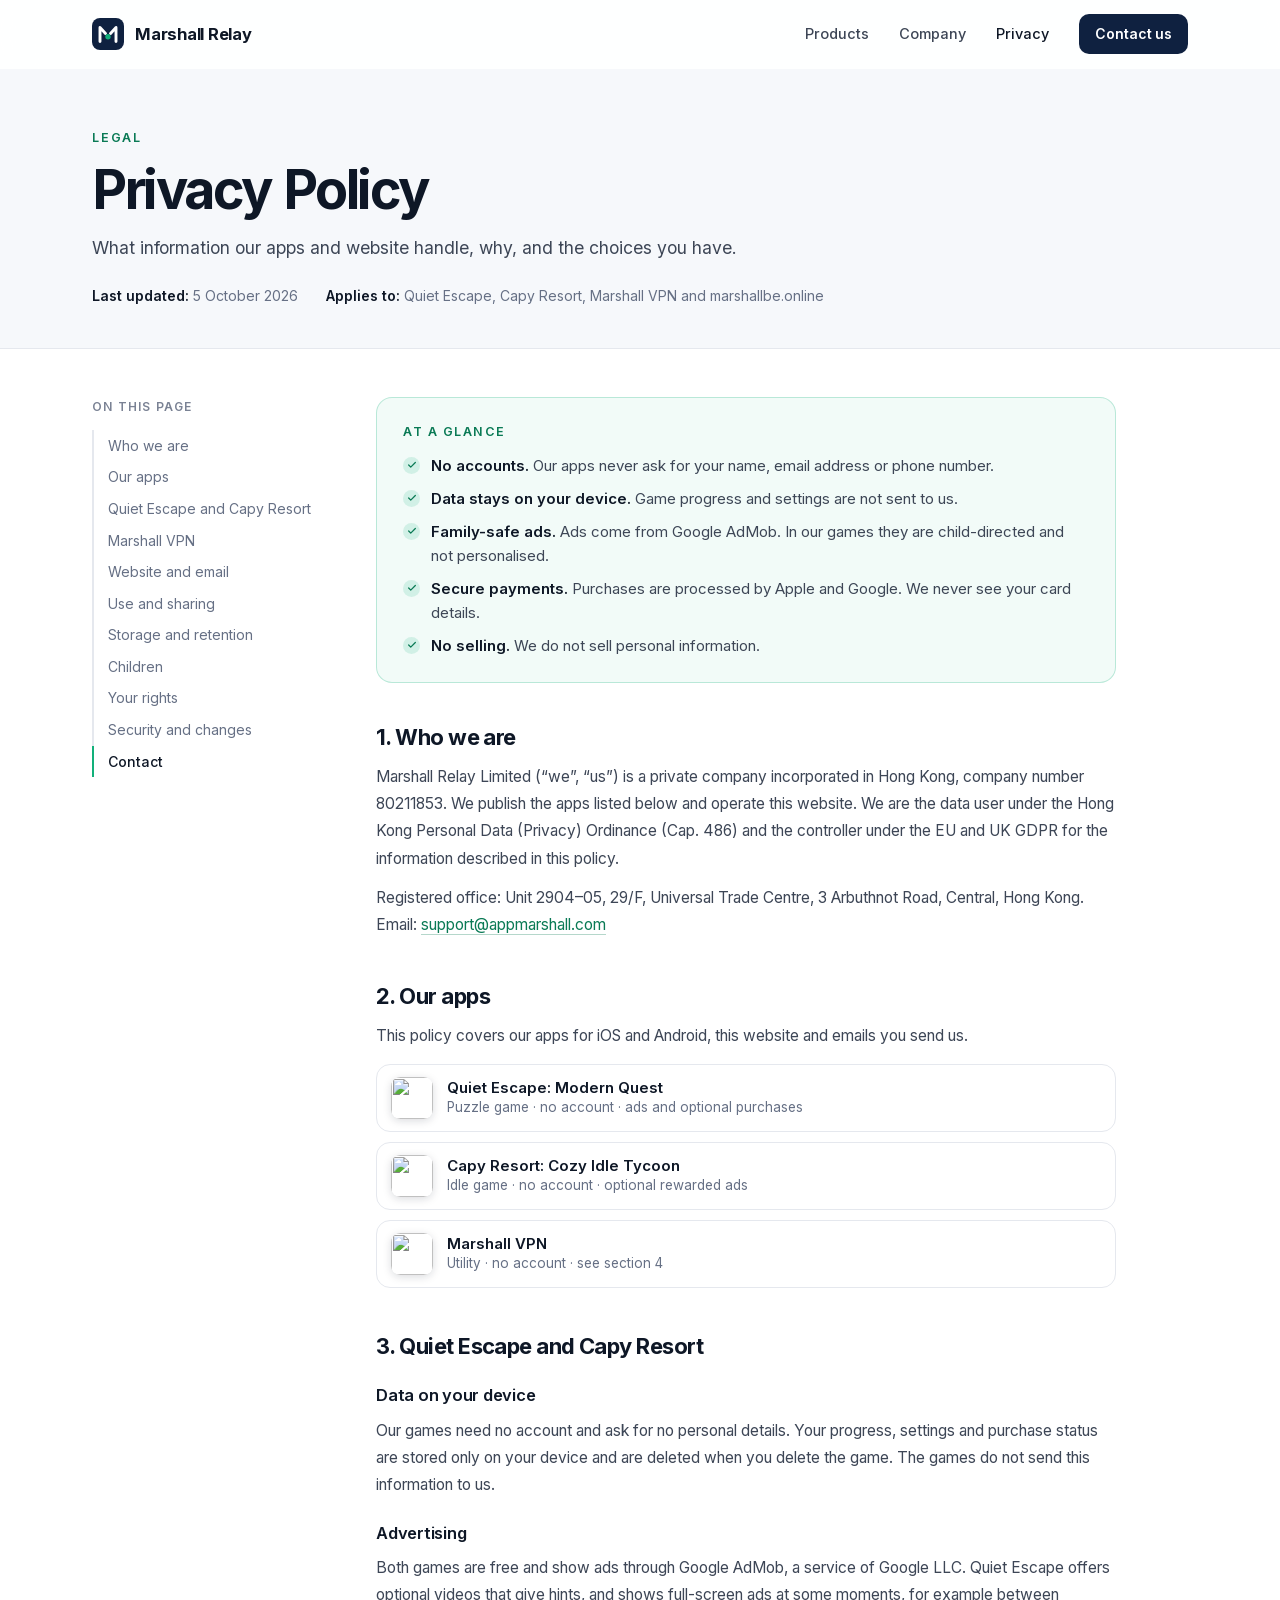
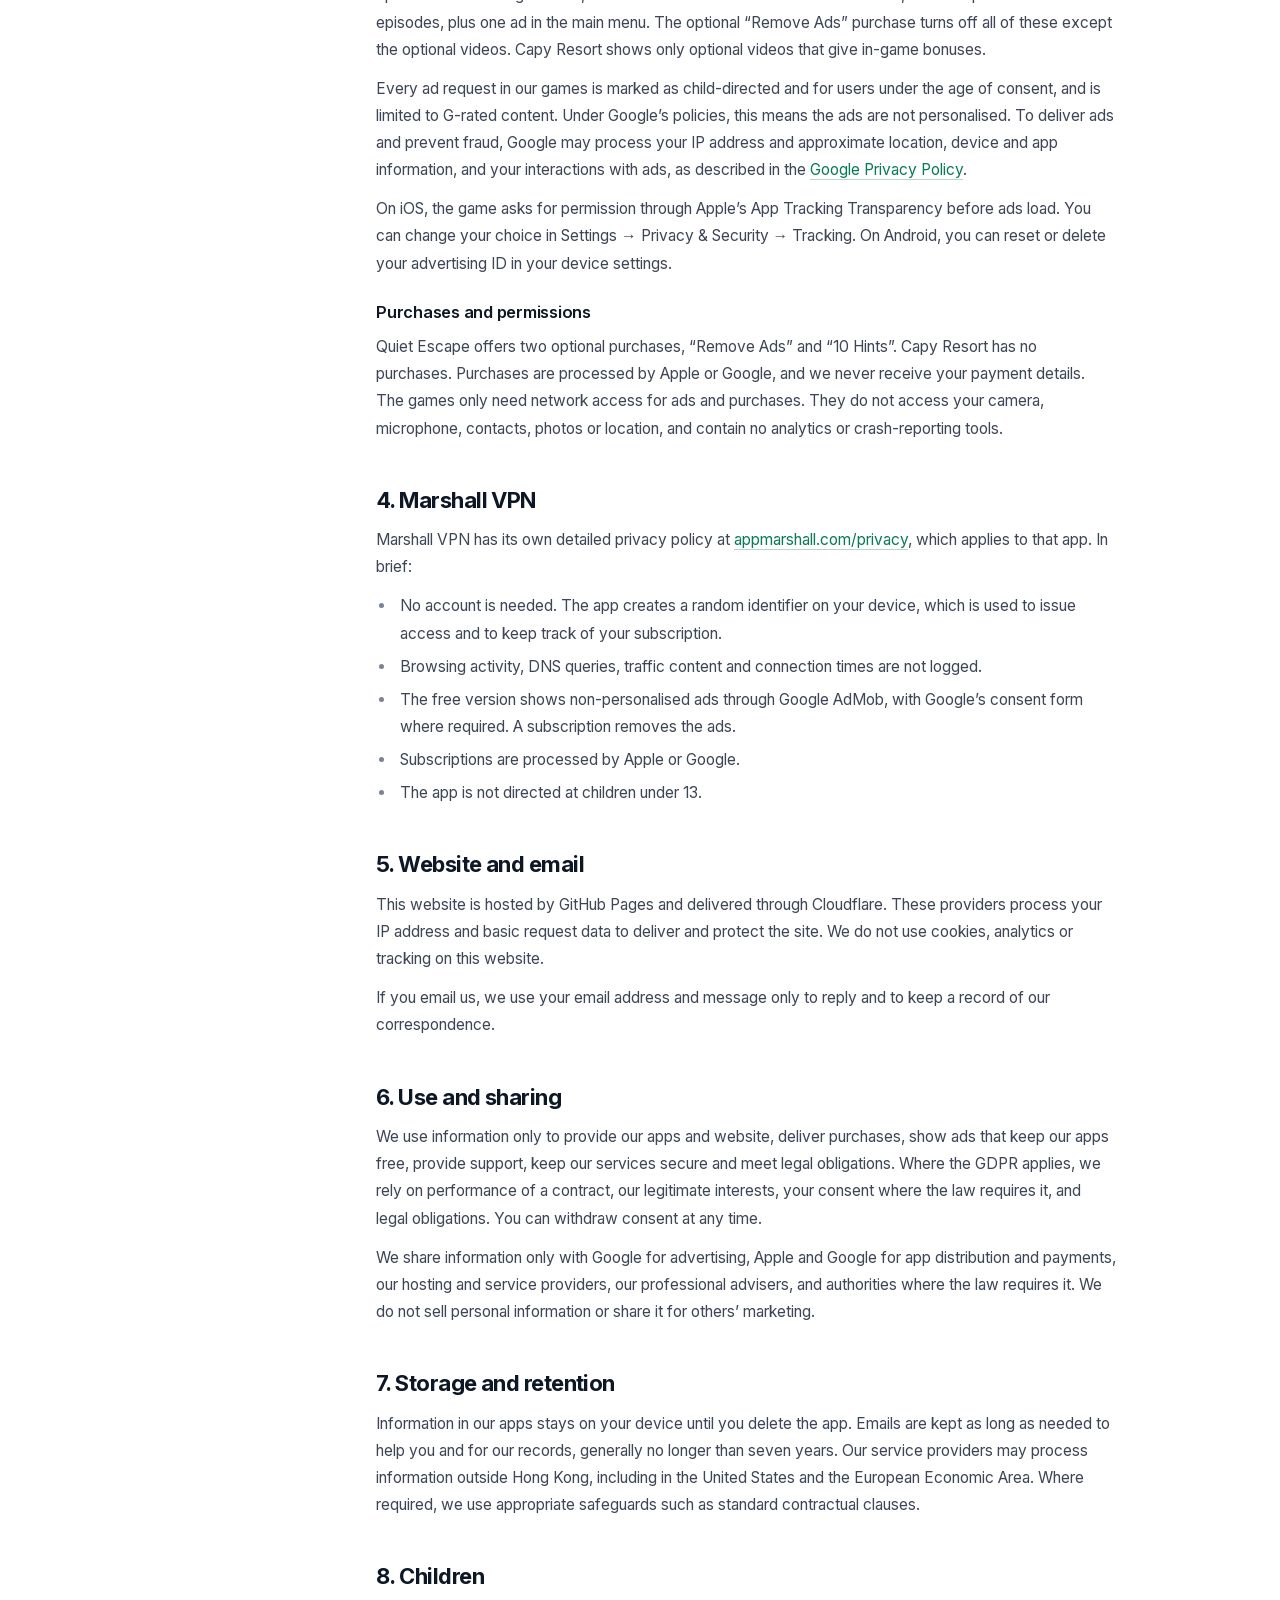
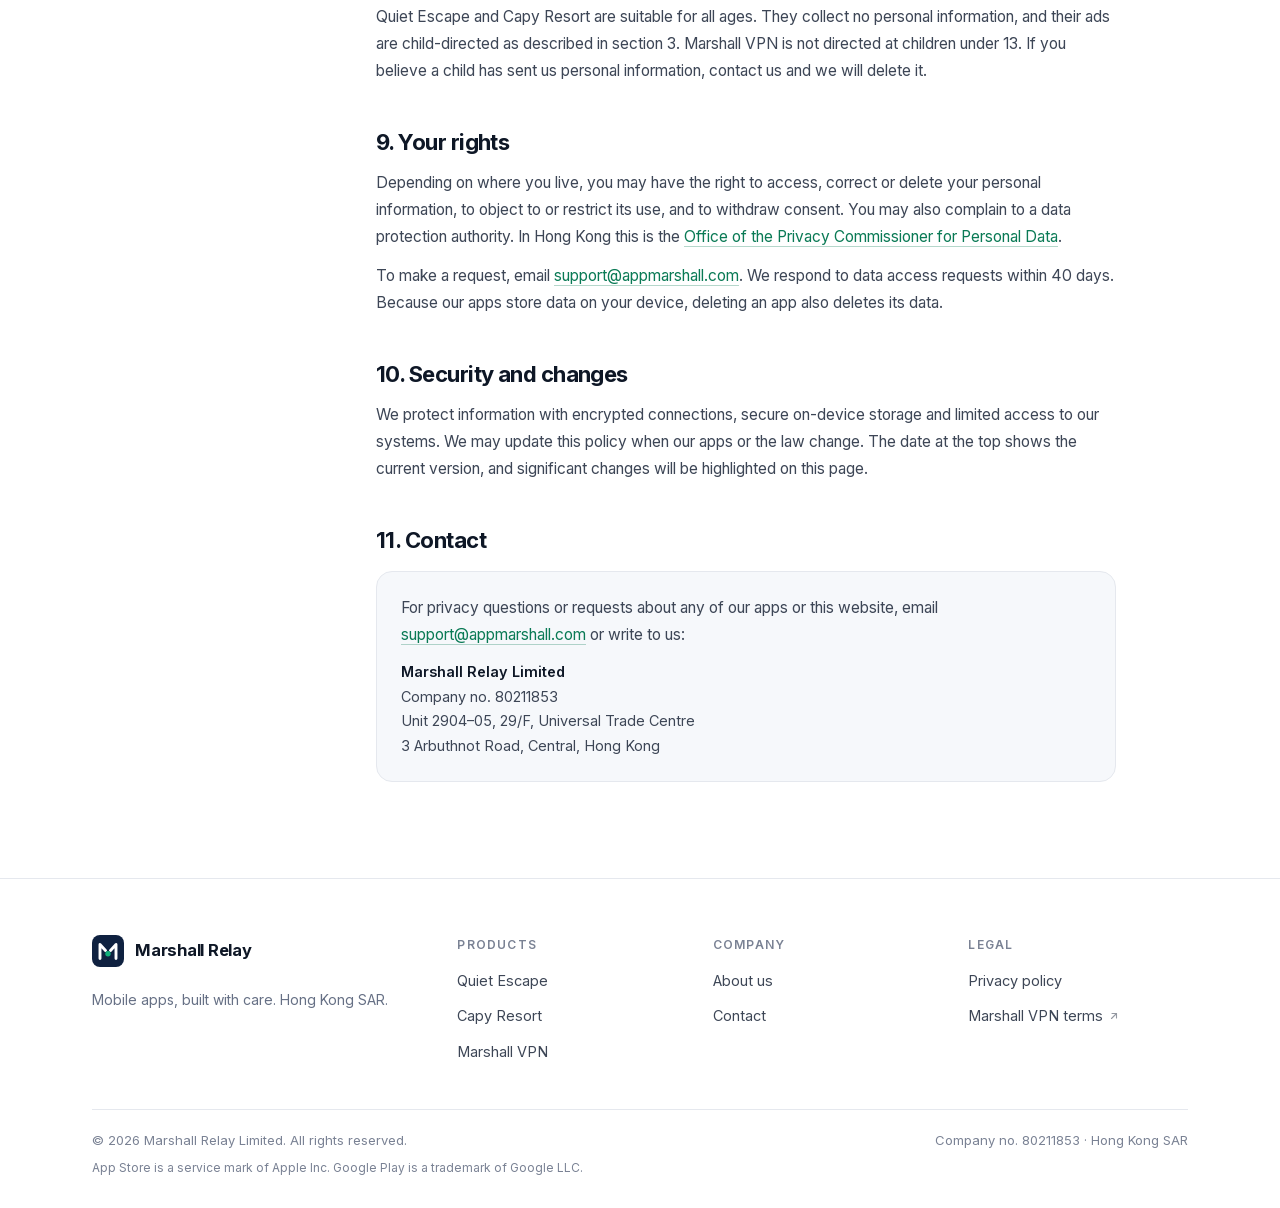
==== commit 2254ab67: "Add files via upload" ====
--- a/privacy/index.html
+++ b/privacy/index.html
@@ -120,9 +120,9 @@
             <h2 id="apps">2. Our apps</h2>
             <p>This policy covers our apps for iOS and Android, this website and emails you send us.</p>
             <ul class="app-list">
-              <li><img src="../assets/quiet-escape-icon.webp" width="256" height="256" alt=""><div><span class="al-name">Quiet Escape: Modern Quest</span><span class="al-note">Puzzle game · no account · ads and optional purchases</span></div></li>
-              <li><img src="../assets/capy-resort-icon.webp" width="256" height="256" alt=""><div><span class="al-name">Capy Resort: Cozy Idle Tycoon</span><span class="al-note">Idle game · no account · optional rewarded ads</span></div></li>
-              <li><img src="../assets/marshall-vpn-icon.webp" width="256" height="256" alt=""><div><span class="al-name">Marshall VPN</span><span class="al-note">Utility · no account · see section 4</span></div></li>
+              <li><img src="../assets/apps/quiet-escape/icon.webp" width="256" height="256" alt=""><div><span class="al-name">Quiet Escape: Modern Quest</span><span class="al-note">Puzzle game · no account · ads and optional purchases</span></div></li>
+              <li><img src="../assets/apps/capy-resort/icon.webp" width="256" height="256" alt=""><div><span class="al-name">Capy Resort: Cozy Idle Tycoon</span><span class="al-note">Idle game · no account · optional rewarded ads</span></div></li>
+              <li><img src="../assets/apps/marshall-vpn/icon.webp" width="256" height="256" alt=""><div><span class="al-name">Marshall VPN</span><span class="al-note">Utility · no account · see section 4</span></div></li>
             </ul>
 
             <h2 id="games">3. Quiet Escape and Capy Resort</h2>
--- a/assets/site.css
+++ b/assets/site.css
@@ -130,22 +130,22 @@
 @media (max-width:640px){.section{padding:64px 0}.head{margin-bottom:32px}}
 
 /* ── Products ────────────────────────────────── */
-.apps{display:grid;grid-template-columns:repeat(3,minmax(0,1fr));gap:24px;align-items:stretch}
-.app{container-type:inline-size;display:flex;flex-direction:column;background:#fff;border:1px solid var(--line);border-radius:var(--r-xl);overflow:hidden;box-shadow:var(--shadow-sm);transition:box-shadow .35s var(--ease),transform .35s var(--ease),border-color .3s;scroll-margin-top:calc(var(--nav-h) + 20px)}
-.app:hover{transform:translateY(-3px);box-shadow:var(--shadow-md);border-color:var(--line-2)}
-.app-media{aspect-ratio:1024/500;background:var(--bg-soft);border-bottom:1px solid var(--line)}
-.app-media img{width:100%;height:100%;object-fit:cover}
-.app-body{display:flex;flex-direction:column;flex:1;padding:0 24px 24px}
-.app-head{display:flex;align-items:flex-end;gap:14px;margin-top:-28px}
-.app-icon{width:64px;height:64px;border-radius:22.5%;flex:none;border:3px solid #fff;box-shadow:0 6px 18px rgba(14,23,38,.18);background:#fff}
-.app-title{font-size:21px;font-weight:700;letter-spacing:-.03em;line-height:1.15;padding-bottom:2px}
-.app-sub{margin-top:12px;font-size:14px;font-weight:500;color:var(--muted)}
-.badges{display:flex;flex-wrap:wrap;gap:8px;margin-top:14px}
+/* Each product: info on the left, a screenshot gallery on the right that runs off the card edge */
+.products{display:grid;grid-template-columns:minmax(0,1fr);gap:24px}
+.product{--pad:40px;--gap:14px;display:grid;grid-template-columns:minmax(0,330px) minmax(0,1fr);gap:56px;align-items:center;padding:var(--pad) 0 var(--pad) var(--pad);background:#fff;border:1px solid var(--line);border-radius:24px;box-shadow:var(--shadow-sm);overflow:hidden;scroll-margin-top:calc(var(--nav-h) + 20px)}
+.product-info{min-width:0}
+.product-head{display:flex;align-items:center;gap:16px}
+.product-icon{width:68px;height:68px;border-radius:22.5%;flex:none;background:#fff;box-shadow:0 0 0 1px rgba(14,23,38,.06),0 6px 16px rgba(14,23,38,.16)}
+.product-title{font-size:25px;font-weight:700;letter-spacing:-.03em;line-height:1.15}
+.product-sub{margin-top:3px;font-size:14.5px;font-weight:500;color:var(--muted)}
+.product .badges{margin-top:20px}
+.product-desc{margin-top:14px;font-size:15.5px;line-height:1.65;color:var(--ink-2)}
+.product-actions{margin-top:24px;display:grid;grid-template-columns:1fr 1fr;gap:10px}
+.product-note{margin-top:10px;font-size:13px;color:var(--muted)}
+.badges{display:flex;flex-wrap:wrap;gap:8px}
 .badge{display:inline-flex;align-items:center;gap:7px;padding:4px 10px;border-radius:8px;background:var(--bg-soft);border:1px solid var(--line);font-size:12.5px;font-weight:600;color:var(--ink-2)}
 .badge--live::before,.badge--soon::before{content:'';width:7px;height:7px;border-radius:50%;background:var(--accent-bright)}
 .badge--soon::before{background:var(--amber)}
-.app-desc{margin-top:14px;font-size:15px;line-height:1.65;color:var(--ink-2)}
-.app-actions{margin-top:auto;padding-top:22px;display:grid;grid-template-columns:1fr 1fr;gap:10px}
 .store{display:inline-flex;align-items:center;justify-content:center;gap:9px;min-height:46px;padding:0 12px;border-radius:12px;background:var(--navy);color:#fff;transition:background-color .2s,transform .3s var(--ease)}
 .store:hover{background:var(--navy-2);transform:translateY(-1px)}
 .store svg{width:19px;height:19px;flex:none}
@@ -153,15 +153,53 @@
 .store--soon{background:var(--bg-soft);color:var(--faint);border:1px dashed var(--line-2);cursor:default}
 .store--soon:hover{background:var(--bg-soft);transform:none}
 
+/* Screenshot gallery: native horizontal scroll with snap; arrows and progress bar come from site.js */
+.gallery{min-width:0}
+.gallery-track{overflow-x:auto;overflow-y:hidden;overscroll-behavior-x:contain;scroll-snap-type:x mandatory;scrollbar-width:none;padding:8px 0 24px;margin:-8px 0 -24px}
+.gallery-track::-webkit-scrollbar{display:none}
+.gallery-track:focus-visible{outline-offset:-2px}
+.gallery-list{display:flex;gap:var(--gap)}
+.gallery-list::after{content:'';flex:0 0 calc(var(--pad) - var(--gap))}
+.gallery-item{flex:none;scroll-snap-align:start;overflow:hidden;background:var(--bg-soft);box-shadow:0 0 0 1px rgba(14,23,38,.07),0 14px 26px -18px rgba(14,23,38,.5)}
+.gallery-item img{width:100%;height:100%;max-width:none;object-fit:cover}
+.gallery--tall .gallery-item{height:410px;aspect-ratio:var(--ar,1320/2868);border-radius:18px}
+.gallery--wide .gallery-item{width:86%;aspect-ratio:16/9;border-radius:14px}
+.gallery-ui{display:none;align-items:center;gap:18px;margin-top:24px;padding-right:var(--pad)}
+.js .gallery-ui{display:flex}
+.js .gallery.is-static .gallery-ui{display:none}
+.gallery-bar{position:relative;flex:1;height:4px;border-radius:4px;background:var(--line);overflow:hidden}
+.gallery-thumb{position:absolute;top:0;bottom:0;left:0;width:100%;border-radius:4px;background:var(--navy)}
+.gallery-btn{display:inline-flex;align-items:center;justify-content:center;flex:none;width:42px;height:42px;margin-left:-10px;border-radius:50%;border:1px solid var(--line-2);background:#fff;color:var(--ink);transition:border-color .2s,background-color .2s,color .2s,opacity .2s}
+.gallery-bar+.gallery-btn{margin-left:0}
+.gallery-btn svg{width:18px;height:18px}
+.gallery-btn:hover:not(:disabled){border-color:var(--navy);background:var(--navy);color:#fff}
+.gallery-btn:disabled{opacity:.35;cursor:default}
+
 .all-apps{margin-top:32px;display:flex;flex-wrap:wrap;justify-content:center;align-items:center;gap:10px 12px;font-size:14.5px;color:var(--muted)}
 .all-apps a{display:inline-flex;align-items:center;gap:8px;padding:8px 15px;border-radius:10px;border:1px solid var(--line-2);background:#fff;font-weight:600;color:var(--ink);transition:border-color .2s}
 .all-apps a:hover{border-color:var(--navy)}
 .all-apps svg{width:16px;height:16px}
 @media (max-width:520px){.all-apps span{flex-basis:100%;text-align:center}}
 
-@container (max-width:340px){.app-actions{grid-template-columns:1fr}}
-@media (max-width:1040px){.apps{gap:18px}.app-body{padding:0 20px 20px}}
-@media (max-width:900px){.apps{grid-template-columns:1fr;max-width:560px;margin:0 auto}}
+@media (max-width:1040px){.product{--pad:32px;grid-template-columns:minmax(0,290px) minmax(0,1fr);gap:40px}}
+@media (max-width:900px){
+  .product{grid-template-columns:minmax(0,1fr);gap:28px;padding:var(--pad)}
+  .product-info{max-width:560px}
+  .gallery{margin:0 calc(var(--pad) * -1)}
+  .gallery-track{scroll-padding-left:var(--pad)}
+  .gallery-list{padding-left:var(--pad)}
+  .gallery-ui{padding:0 var(--pad)}
+  .gallery--wide .gallery-item{width:min(78%,560px)}
+}
+@media (max-width:640px){
+  .product{--pad:20px;--gap:12px;border-radius:20px}
+  .product-icon{width:60px;height:60px}
+  .product-title{font-size:22px}
+  .gallery--tall .gallery-item{height:360px;border-radius:16px}
+  .gallery--wide .gallery-item{width:84%;border-radius:12px}
+  .gallery-ui{margin-top:20px}
+}
+@media (max-width:380px){.product-actions{grid-template-columns:1fr}}
 
 /* ── Company ─────────────────────────────────── */
 .company{display:grid;grid-template-columns:minmax(0,1fr) minmax(0,1fr);gap:56px;align-items:start}
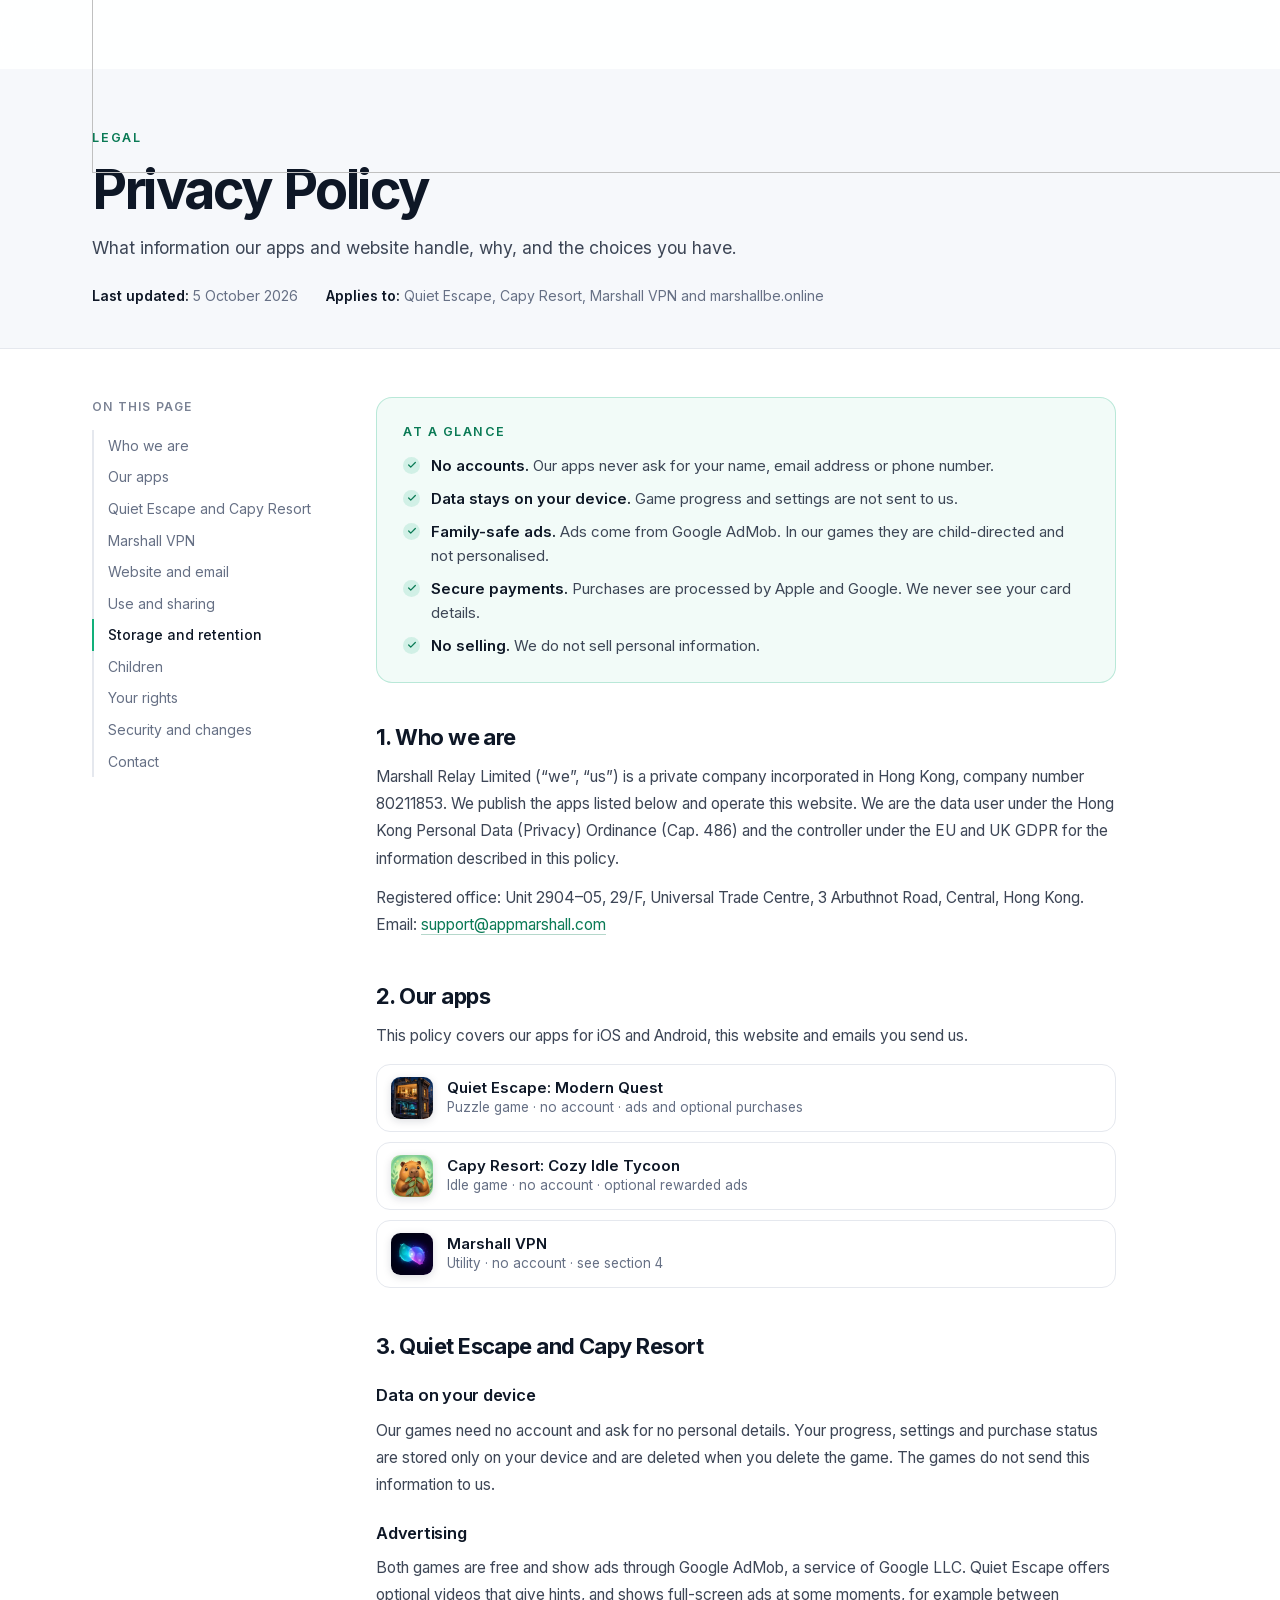
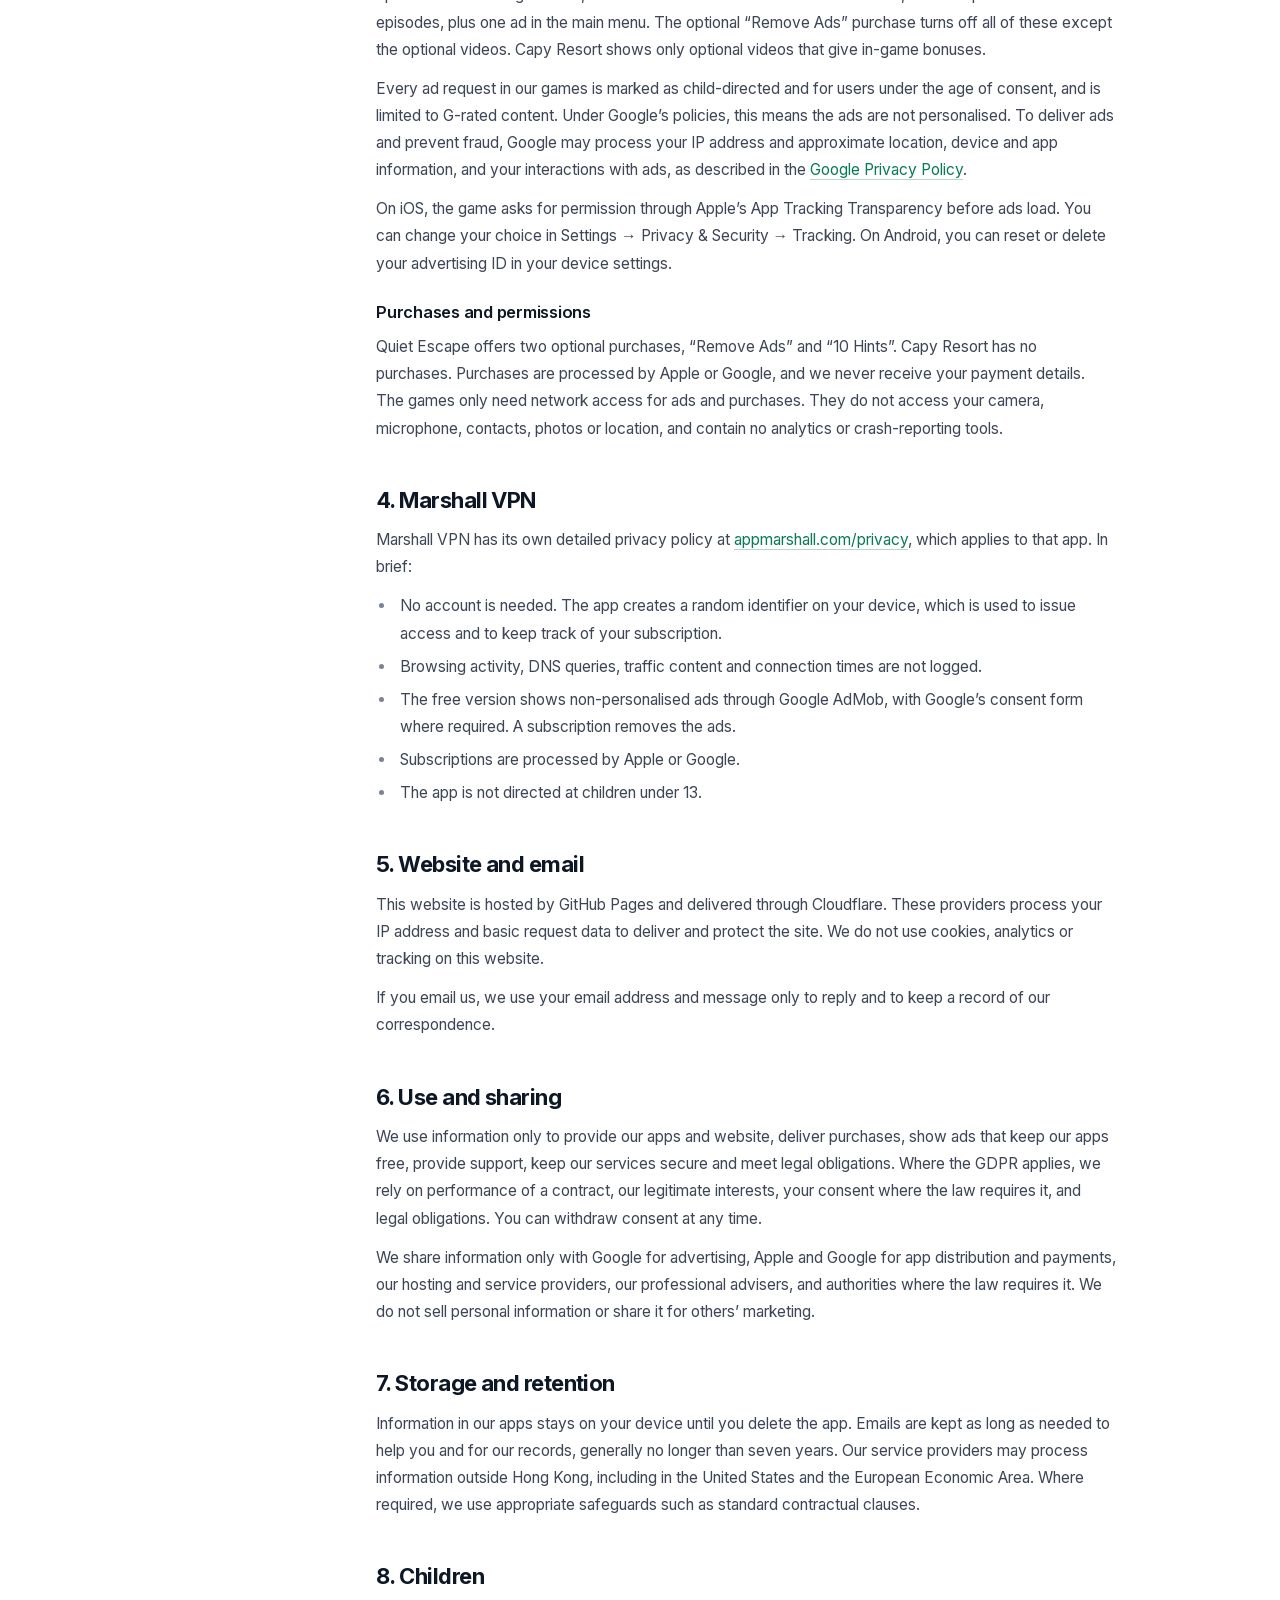
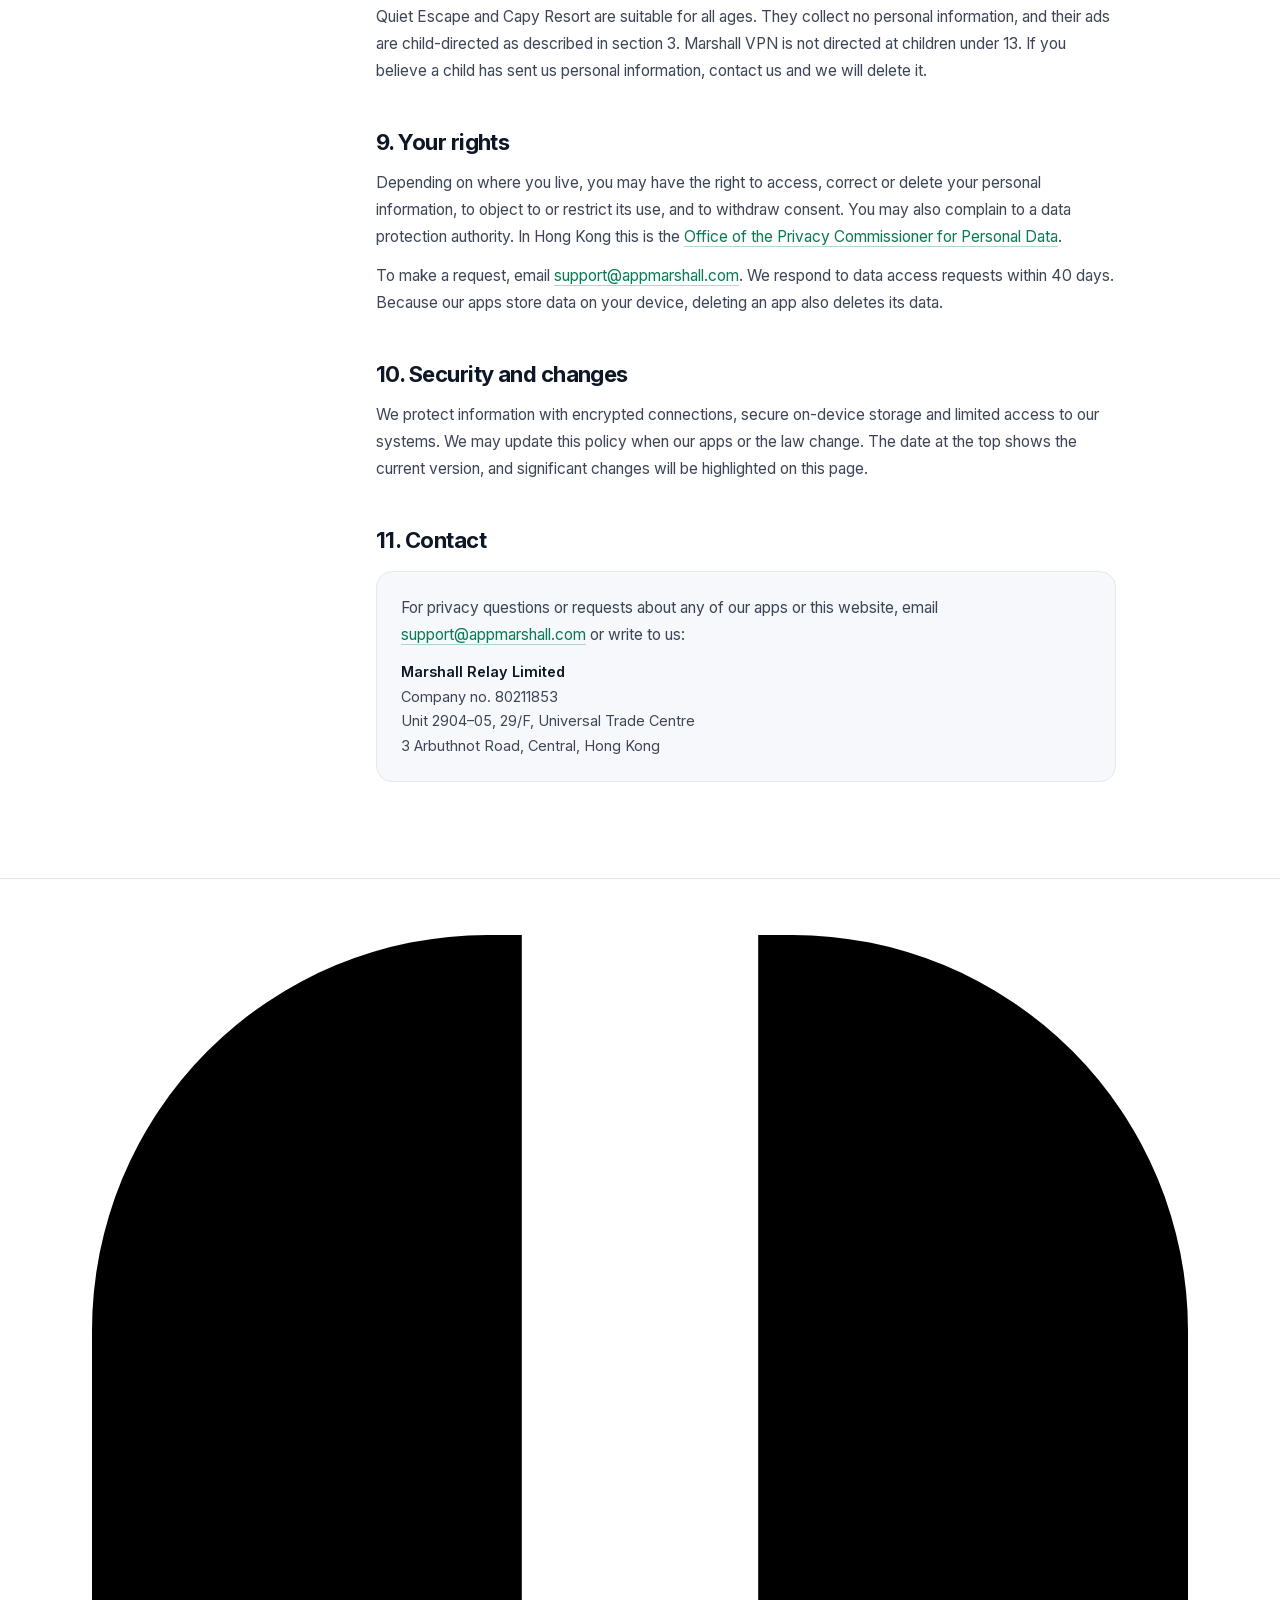
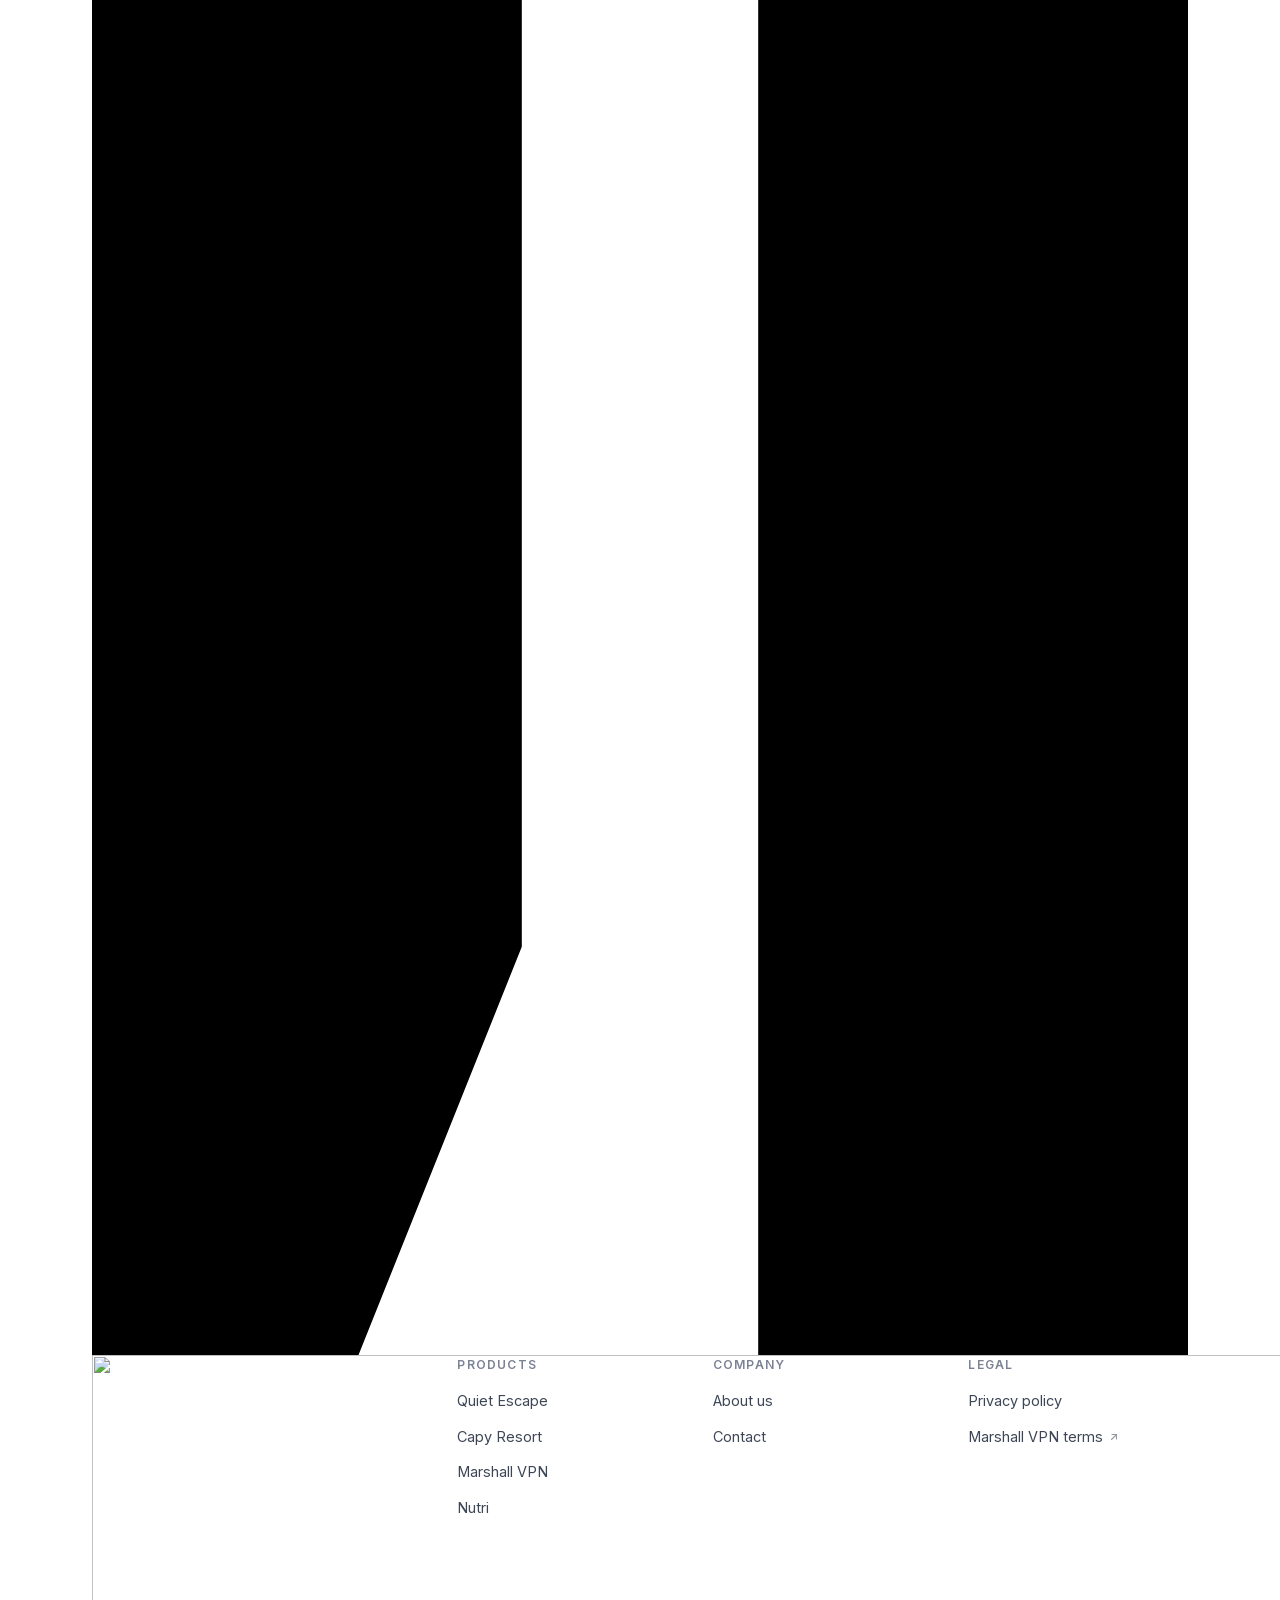
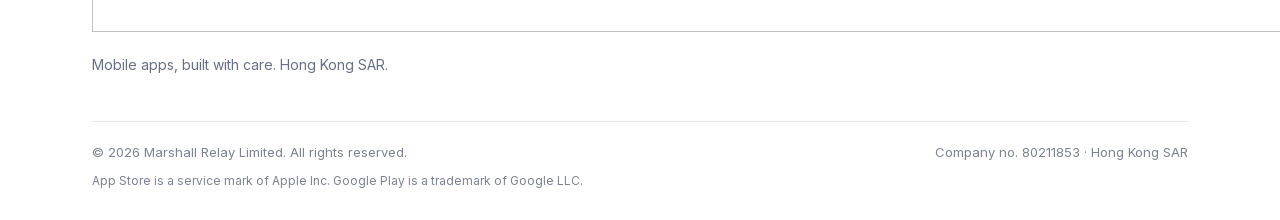
==== commit b0847286: "Add files via upload" ====
--- a/privacy/index.html
+++ b/privacy/index.html
@@ -29,8 +29,7 @@
   <div class="wrap">
     <div class="nav-in">
       <a class="brand" href="../" aria-label="Marshall Relay — home">
-        <svg viewBox="0 0 64 64" aria-hidden="true"><rect width="64" height="64" rx="16" fill="#0F2140"/><path d="M16 47V19l11 12" fill="none" stroke="#fff" stroke-width="5.8" stroke-linecap="round" stroke-linejoin="round"/><path d="M48 47V19L37 31" fill="none" stroke="#fff" stroke-width="5.8" stroke-linecap="round" stroke-linejoin="round"/><circle cx="32" cy="37.5" r="5.4" fill="#12B07A"/></svg>
-        <span>Marshall Relay</span>
+        <img class="brand-logo" src="../assets/brand/logo.svg" width="1900" height="277" alt="">
       </a>
       <nav class="nav-links" aria-label="Main">
         <a href="../#products">Products</a>
@@ -44,7 +43,7 @@
       <a href="../">Home</a>
       <a href="../#products">Products</a>
       <a href="../#company">Company</a>
-      <a class="btn btn-primary" href="../#contact">Contact us</a>
+      <a class="btn btn-primary" href="../#contact">Contact us <svg class="btn-arrow" viewBox="0 0 24 24" fill="none" stroke="currentColor" stroke-width="2.6" stroke-linecap="round" stroke-linejoin="round" aria-hidden="true"><path d="M5 12h14"/><path d="m12 5 7 7-7 7"/></svg></a>
     </nav>
   </div>
 </header>
@@ -183,11 +182,11 @@
 <!-- FOOTER -->
 <footer class="footer">
   <div class="wrap">
+    <div class="divider" aria-hidden="true"><span></span><svg viewBox="0 0 2.55 4.7" focusable="false"><path d="M0 4.7V0.92A0.92 0.92 0 0 1 0.92 0H1V3.75L0.62 4.7ZM1.55 0H1.63A0.92 0.92 0 0 1 2.55 0.92V4.7H1.55Z"/></svg><span></span></div>
     <div class="footer-grid">
       <div class="footer-about">
         <a class="brand" href="../" aria-label="Marshall Relay — home">
-          <svg viewBox="0 0 64 64" aria-hidden="true"><rect width="64" height="64" rx="16" fill="#0F2140"/><path d="M16 47V19l11 12" fill="none" stroke="#fff" stroke-width="5.8" stroke-linecap="round" stroke-linejoin="round"/><path d="M48 47V19L37 31" fill="none" stroke="#fff" stroke-width="5.8" stroke-linecap="round" stroke-linejoin="round"/><circle cx="32" cy="37.5" r="5.4" fill="#12B07A"/></svg>
-          <span>Marshall Relay</span>
+          <img class="brand-logo" src="../assets/brand/logo.svg" width="1900" height="277" alt="">
         </a>
         <p>Mobile apps, built with care. Hong Kong SAR.</p>
       </div>
@@ -197,6 +196,7 @@
           <li><a href="../#quiet-escape">Quiet Escape</a></li>
           <li><a href="../#capy-resort">Capy Resort</a></li>
           <li><a href="../#marshall-vpn">Marshall VPN</a></li>
+          <li><a href="../#nutri">Nutri</a></li>
         </ul>
       </nav>
       <nav aria-label="Company">
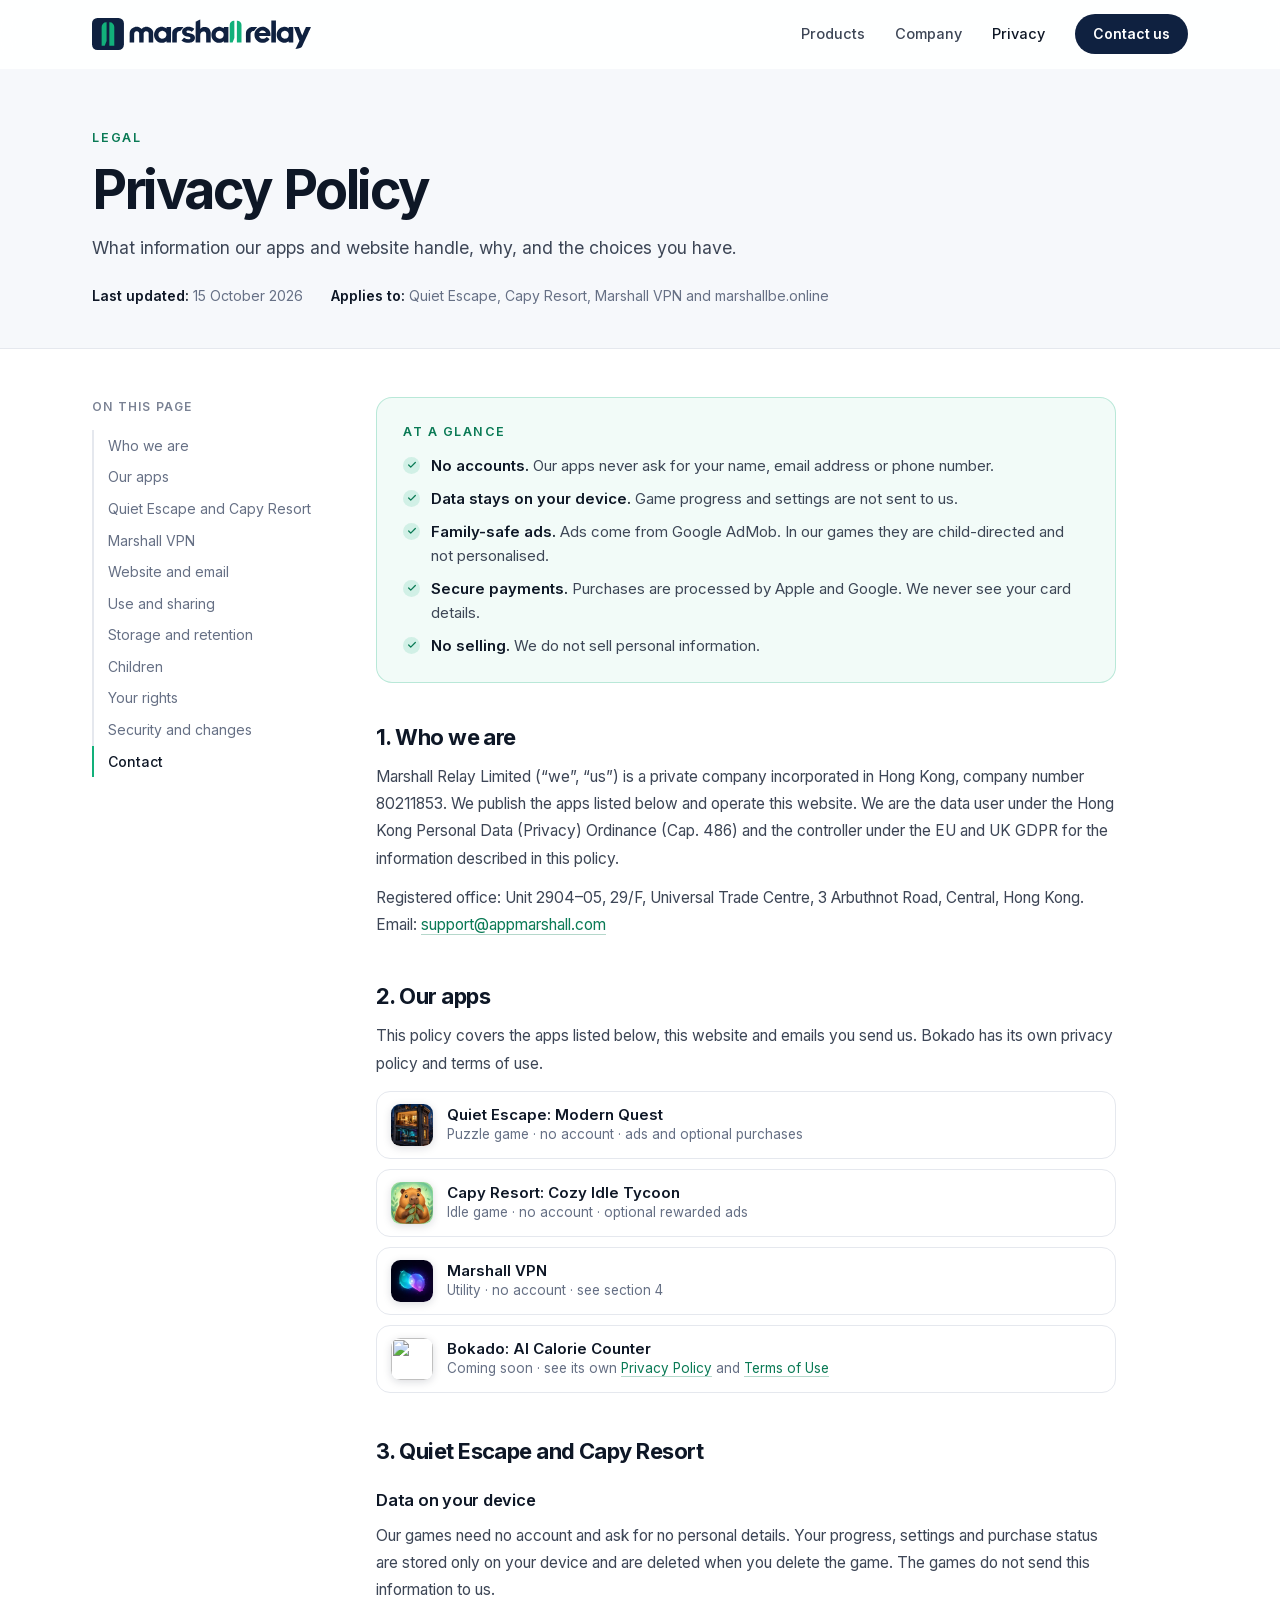
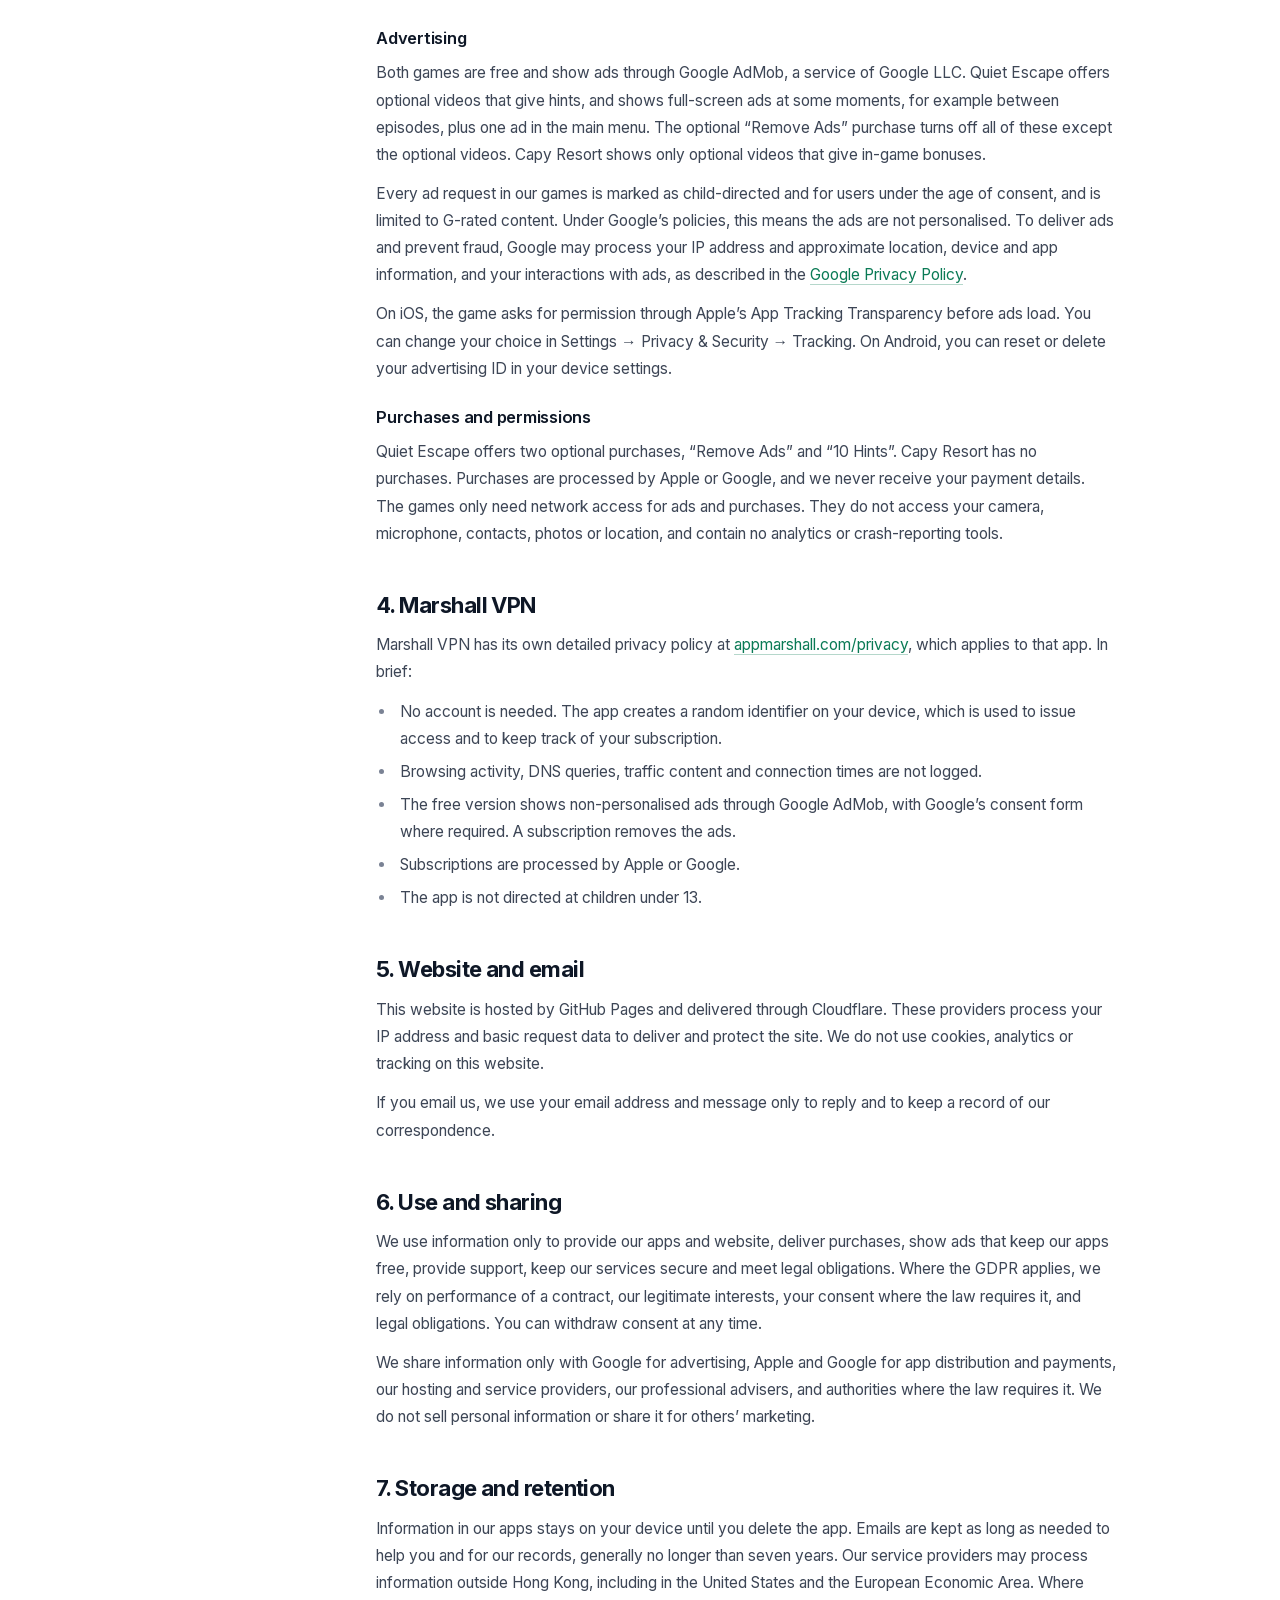
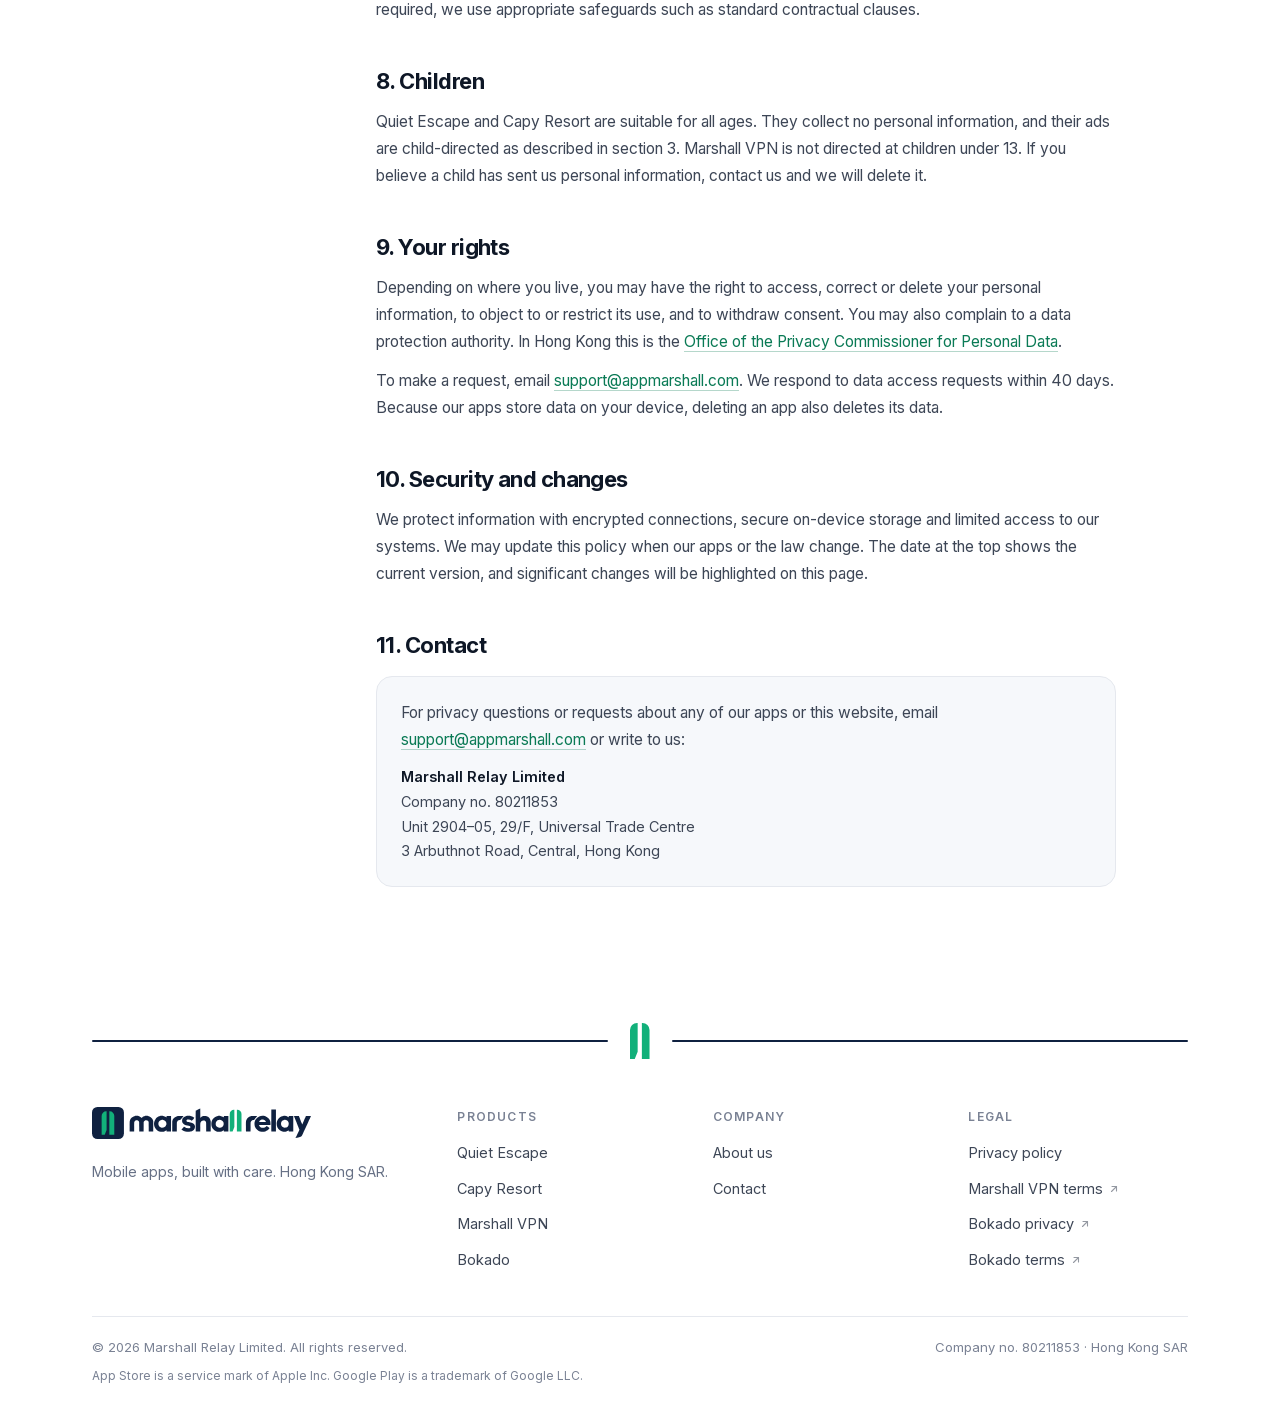
==== commit 92c73489: "Add files via upload" ====
--- a/privacy/index.html
+++ b/privacy/index.html
@@ -55,7 +55,7 @@
       <h1>Privacy Policy</h1>
       <p class="doc-lead">What information our apps and website handle, why, and the choices you have.</p>
       <div class="doc-meta">
-        <span><strong>Last updated:</strong> 5 October 2026</span>
+        <span><strong>Last updated:</strong> 15 October 2026</span>
         <span><strong>Applies to:</strong> Quiet Escape, Capy Resort, Marshall VPN and marshallbe.online</span>
       </div>
     </div>
@@ -117,11 +117,12 @@
             <p>Registered office: Unit 2904–05, 29/F, Universal Trade Centre, 3 Arbuthnot Road, Central, Hong Kong.<br>Email: <a href="mailto:support@appmarshall.com">support@appmarshall.com</a></p>
 
             <h2 id="apps">2. Our apps</h2>
-            <p>This policy covers our apps for iOS and Android, this website and emails you send us.</p>
+            <p>This policy covers the apps listed below, this website and emails you send us. Bokado has its own privacy policy and terms of use.</p>
             <ul class="app-list">
               <li><img src="../assets/apps/quiet-escape/icon.webp" width="256" height="256" alt=""><div><span class="al-name">Quiet Escape: Modern Quest</span><span class="al-note">Puzzle game · no account · ads and optional purchases</span></div></li>
               <li><img src="../assets/apps/capy-resort/icon.webp" width="256" height="256" alt=""><div><span class="al-name">Capy Resort: Cozy Idle Tycoon</span><span class="al-note">Idle game · no account · optional rewarded ads</span></div></li>
               <li><img src="../assets/apps/marshall-vpn/icon.webp" width="256" height="256" alt=""><div><span class="al-name">Marshall VPN</span><span class="al-note">Utility · no account · see section 4</span></div></li>
+              <li><img src="../assets/apps/bokado/icon.webp" width="256" height="256" alt=""><div><span class="al-name">Bokado: AI Calorie Counter</span><span class="al-note">Coming soon · see its own <a href="https://nutri.marshallbe.online/legal/privacy" target="_blank" rel="noopener">Privacy Policy</a> and <a href="https://nutri.marshallbe.online/legal/terms" target="_blank" rel="noopener">Terms of Use</a></span></div></li>
             </ul>
 
             <h2 id="games">3. Quiet Escape and Capy Resort</h2>
@@ -196,7 +197,7 @@
           <li><a href="../#quiet-escape">Quiet Escape</a></li>
           <li><a href="../#capy-resort">Capy Resort</a></li>
           <li><a href="../#marshall-vpn">Marshall VPN</a></li>
-          <li><a href="../#nutri">Nutri</a></li>
+          <li><a href="../#bokado">Bokado</a></li>
         </ul>
       </nav>
       <nav aria-label="Company">
@@ -211,6 +212,8 @@
         <ul>
           <li><a href="./">Privacy policy</a></li>
           <li><a href="https://appmarshall.com/terms/" target="_blank" rel="noopener">Marshall VPN terms<svg viewBox="0 0 24 24" fill="none" stroke="currentColor" stroke-width="2.2" stroke-linecap="round" stroke-linejoin="round" aria-hidden="true"><path d="M7 17 17 7"/><path d="M8 7h9v9"/></svg></a></li>
+          <li><a href="https://nutri.marshallbe.online/legal/privacy" target="_blank" rel="noopener">Bokado privacy<svg viewBox="0 0 24 24" fill="none" stroke="currentColor" stroke-width="2.2" stroke-linecap="round" stroke-linejoin="round" aria-hidden="true"><path d="M7 17 17 7"/><path d="M8 7h9v9"/></svg></a></li>
+          <li><a href="https://nutri.marshallbe.online/legal/terms" target="_blank" rel="noopener">Bokado terms<svg viewBox="0 0 24 24" fill="none" stroke="currentColor" stroke-width="2.2" stroke-linecap="round" stroke-linejoin="round" aria-hidden="true"><path d="M7 17 17 7"/><path d="M8 7h9v9"/></svg></a></li>
         </ul>
       </nav>
     </div>
--- a/assets/site.css
+++ b/assets/site.css
@@ -1,4 +1,4 @@
-/* Marshall Relay — shared site styles (home + privacy) */
+/* Marshall Relay вЂ” shared site styles (home + privacy) */
 
 @font-face{font-family:'Inter';font-style:normal;font-weight:400 700;font-display:swap;src:url(fronts/inter-latin-ext.woff2) format('woff2');unicode-range:U+0100-02BA,U+02BD-02C5,U+02C7-02CC,U+02CE-02D7,U+02DD-02FF,U+0304,U+0308,U+0329,U+1D00-1DBF,U+1E00-1E9F,U+1EF2-1EFF,U+2020,U+20A0-20AB,U+20AD-20C0,U+2113,U+2C60-2C7F,U+A720-A7FF}
 @font-face{font-family:'Inter';font-style:normal;font-weight:400 700;font-display:swap;src:url(fronts/inter-latin.woff2) format('woff2');unicode-range:U+0000-00FF,U+0131,U+0152-0153,U+02BB-02BC,U+02C6,U+02DA,U+02DC,U+0304,U+0308,U+0329,U+2000-206F,U+20AC,U+2122,U+2191,U+2193,U+2212,U+2215,U+FEFF,U+FFFD}
@@ -48,25 +48,34 @@
 .skip-link:focus{top:14px}
 .eyebrow{display:inline-block;font-size:12.5px;font-weight:600;letter-spacing:.14em;text-transform:uppercase;color:var(--accent)}
 
-/* ── Buttons ─────────────────────────────────── */
-.btn{display:inline-flex;align-items:center;justify-content:center;gap:10px;min-height:48px;padding:0 24px;border-radius:12px;font-size:15px;font-weight:600;letter-spacing:-.01em;white-space:nowrap;transition:transform .3s var(--ease),background-color .2s,border-color .2s,box-shadow .3s var(--ease)}
-.btn svg{width:17px;height:17px;flex:none}
+/* в”Ђв”Ђ Buttons (brand pills: navy, outlined, white; green arrows) в”Ђв”Ђ */
+.btn{display:inline-flex;align-items:center;justify-content:center;gap:12px;min-height:50px;padding:0 26px;border-radius:999px;font-size:15px;font-weight:600;letter-spacing:-.01em;white-space:nowrap;transition:transform .3s var(--ease),background-color .2s,border-color .2s,box-shadow .3s var(--ease)}
+.btn svg{width:18px;height:18px;flex:none}
 .btn-primary{background:var(--navy);color:#fff}
 .btn-primary:hover{background:var(--navy-2);transform:translateY(-1px);box-shadow:0 10px 24px rgba(15,33,64,.22)}
-.btn-secondary{background:#fff;border:1px solid var(--line-2);color:var(--ink)}
-.btn-secondary:hover{border-color:var(--navy)}
-.btn-sm{min-height:40px;padding:0 16px;font-size:14px;border-radius:10px}
-
-/* ── Navigation ──────────────────────────────── */
+.btn-primary .btn-arrow{color:var(--accent-bright)}
+.btn-badge{padding-right:8px}
+.btn-dot{display:inline-flex;align-items:center;justify-content:center;width:34px;height:34px;border-radius:50%;background:var(--accent-bright);color:var(--navy);flex:none}
+.btn-dot svg{width:16px;height:16px}
+.btn-secondary{background:#fff;border:2px solid var(--navy);color:var(--navy)}
+.btn-secondary:hover{background:var(--bg-soft);transform:translateY(-1px)}
+.btn-secondary .btn-arrow,.btn-light .btn-arrow{color:var(--accent-bright)}
+.btn-light{background:#fff;color:var(--navy)}
+.btn-light:hover{background:#EAF8F1;transform:translateY(-1px)}
+.btn-sm{min-height:40px;padding:0 18px;font-size:14px;gap:9px}
+.btn-sm svg{width:15px;height:15px}
+
+/* в”Ђв”Ђ Navigation в”Ђв”Ђв”Ђв”Ђв”Ђв”Ђв”Ђв”Ђв”Ђв”Ђв”Ђв”Ђв”Ђв”Ђв”Ђв”Ђв”Ђв”Ђв”Ђв”Ђв”Ђв”Ђв”Ђв”Ђв”Ђв”Ђв”Ђв”Ђв”Ђв”Ђв”Ђв”Ђ */
 .nav{position:fixed;inset:0 0 auto;z-index:100;background:rgba(255,255,255,.9);-webkit-backdrop-filter:saturate(1.8) blur(16px);backdrop-filter:saturate(1.8) blur(16px);border-bottom:1px solid transparent;transition:border-color .3s,box-shadow .3s}
 .nav.is-scrolled,.nav.menu-open{border-bottom-color:var(--line);box-shadow:0 1px 12px rgba(14,23,38,.04)}
 .nav-in{display:flex;align-items:center;justify-content:space-between;gap:24px;height:var(--nav-h)}
-.brand{display:inline-flex;align-items:center;gap:11px;font-size:16.5px;font-weight:700;letter-spacing:-.015em;color:var(--ink)}
-.brand svg{width:32px;height:32px;flex:none}
+.brand{display:inline-flex;align-items:center}
+.brand-logo{display:block;height:32px;width:auto}
+@media (max-width:640px){.brand-logo{height:27px}}
 .nav-links{display:flex;align-items:center;gap:30px}
 .nav-links a:not(.btn){font-size:14.5px;font-weight:500;color:var(--ink-2);transition:color .2s}
 .nav-links a:not(.btn):hover,.nav-links a[aria-current]{color:var(--ink)}
-.menu-btn{display:none;align-items:center;gap:9px;min-height:40px;padding:0 14px;border:1px solid var(--line-2);border-radius:10px;font-size:14px;font-weight:600;background:#fff}
+.menu-btn{display:none;align-items:center;gap:9px;min-height:40px;padding:0 16px;border:1.5px solid var(--navy);border-radius:999px;font-size:14px;font-weight:600;background:#fff;color:var(--navy)}
 .menu-btn .bars{position:relative;width:14px;height:10px}
 .menu-btn .bars::before,.menu-btn .bars::after{content:'';position:absolute;left:0;right:0;height:1.6px;border-radius:2px;background:currentColor;transition:transform .3s var(--ease),top .3s var(--ease)}
 .menu-btn .bars::before{top:1px}
@@ -82,19 +91,15 @@
   .menu-open .mobile-menu{display:block}
 }
 
-/* ── Reveal on scroll (only while JS runs) ───── */
+/* в”Ђв”Ђ Reveal on scroll (only while JS runs) в”Ђв”Ђв”Ђв”Ђв”Ђ */
 .js .rv{opacity:0;transform:translateY(16px);transition:opacity .7s var(--ease),transform .7s var(--ease)}
 .js .rv.in{opacity:1;transform:none}
 .js .d1{transition-delay:.08s}.js .d2{transition-delay:.16s}
 
-/* ── Hero ────────────────────────────────────── */
+/* в”Ђв”Ђ Hero в”Ђв”Ђв”Ђв”Ђв”Ђв”Ђв”Ђв”Ђв”Ђв”Ђв”Ђв”Ђв”Ђв”Ђв”Ђв”Ђв”Ђв”Ђв”Ђв”Ђв”Ђв”Ђв”Ђв”Ђв”Ђв”Ђв”Ђв”Ђв”Ђв”Ђв”Ђв”Ђв”Ђв”Ђв”Ђв”Ђв”Ђв”Ђ */
 .hero{position:relative;padding:calc(var(--nav-h) + 72px) 0 84px;overflow:hidden;isolation:isolate}
-.hero::before{content:'';position:absolute;inset:0;z-index:-1;background-image:
-  linear-gradient(rgba(14,23,38,.045) 1px,transparent 1px),
-  linear-gradient(90deg,rgba(14,23,38,.045) 1px,transparent 1px);
-  background-size:56px 56px;
-  -webkit-mask-image:radial-gradient(ellipse 70% 70% at 70% 40%,#000 15%,transparent 72%);
-  mask-image:radial-gradient(ellipse 70% 70% at 70% 40%,#000 15%,transparent 72%)}
+/* Brand glyph as a pale watermark behind the right side of the hero */
+.hero-mark{position:absolute;z-index:-1;right:1%;top:5%;height:110%;width:auto;pointer-events:none;fill:var(--accent-bright);opacity:.08}
 .hero-grid{display:grid;grid-template-columns:minmax(0,1fr) minmax(0,1.08fr);gap:56px;align-items:center}
 .pill{display:inline-flex;align-items:center;gap:10px;padding:7px 15px 7px 12px;border:1px solid var(--line-2);border-radius:999px;background:#fff;font-size:13.5px;font-weight:500;color:var(--ink-2);box-shadow:var(--shadow-sm)}
 .pill i{width:8px;height:8px;border-radius:50%;background:var(--accent-bright);box-shadow:0 0 0 3px rgba(18,176,122,.18);flex:none}
@@ -102,7 +107,8 @@
 .hero-lead{margin-top:22px;max-width:520px;font-size:clamp(16.5px,1.4vw,18.5px);line-height:1.65;color:var(--ink-2)}
 .hero-actions{margin-top:32px;display:flex;flex-wrap:wrap;gap:12px}
 
-.collage{display:grid;grid-template-columns:1fr 1fr;gap:14px;padding:16px;border:1px solid var(--line);border-radius:26px;background:linear-gradient(160deg,#fff 0%,var(--bg-soft) 100%);box-shadow:var(--shadow-md)}
+.collage{position:relative;display:grid;grid-template-columns:1fr 1fr;gap:14px;padding:16px;border:1px solid var(--line);border-radius:26px;background:linear-gradient(160deg,#fff 0%,var(--bg-soft) 100%);box-shadow:var(--shadow-md)}
+.collage img.collage-mark{position:absolute;left:-34px;bottom:-30px;width:96px;height:auto;object-fit:contain;transform:rotate(-9deg);filter:drop-shadow(0 16px 20px rgba(15,33,64,.3))}
 .collage .shot{position:relative;aspect-ratio:1024/500;border-radius:14px;overflow:hidden;background:var(--bg-soft);box-shadow:0 0 0 1px rgba(14,23,38,.06),0 8px 20px -10px rgba(14,23,38,.25)}
 .collage img{width:100%;height:100%;object-fit:cover}
 .shot--main{grid-column:1/-1}
@@ -112,6 +118,7 @@
 @media (max-width:980px){
   .hero{padding:calc(var(--nav-h) + 44px) 0 56px}
   .hero-grid{grid-template-columns:1fr;gap:0}
+  .hero-mark{right:-46%;top:0;height:96%;opacity:.06}
   .collage{display:none}
   .hero h1{max-width:13ch}
   .hero-apps{display:flex;gap:14px;margin-top:36px}
@@ -121,7 +128,7 @@
   .hero-actions .btn{flex:1 1 100%}
 }
 
-/* ── Sections ────────────────────────────────── */
+/* в”Ђв”Ђ Sections в”Ђв”Ђв”Ђв”Ђв”Ђв”Ђв”Ђв”Ђв”Ђв”Ђв”Ђв”Ђв”Ђв”Ђв”Ђв”Ђв”Ђв”Ђв”Ђв”Ђв”Ђв”Ђв”Ђв”Ђв”Ђв”Ђв”Ђв”Ђв”Ђв”Ђв”Ђв”Ђв”Ђв”Ђ */
 .section{position:relative;padding:96px 0}
 .section--soft{background:var(--bg-soft)}
 .head{max-width:720px;margin:0 auto 48px;text-align:center}
@@ -129,7 +136,7 @@
 .head p{margin:14px auto 0;max-width:560px;text-wrap:balance;font-size:17px;line-height:1.65;color:var(--ink-2)}
 @media (max-width:640px){.section{padding:64px 0}.head{margin-bottom:32px}}
 
-/* ── Products ────────────────────────────────── */
+/* в”Ђв”Ђ Products в”Ђв”Ђв”Ђв”Ђв”Ђв”Ђв”Ђв”Ђв”Ђв”Ђв”Ђв”Ђв”Ђв”Ђв”Ђв”Ђв”Ђв”Ђв”Ђв”Ђв”Ђв”Ђв”Ђв”Ђв”Ђв”Ђв”Ђв”Ђв”Ђв”Ђв”Ђв”Ђв”Ђв”Ђ */
 /* Each product: info on the left, a screenshot gallery on the right that runs off the card edge */
 .products{display:grid;grid-template-columns:minmax(0,1fr);gap:24px}
 .product{--pad:40px;--gap:14px;display:grid;grid-template-columns:minmax(0,330px) minmax(0,1fr);gap:56px;align-items:center;padding:var(--pad) 0 var(--pad) var(--pad);background:#fff;border:1px solid var(--line);border-radius:24px;box-shadow:var(--shadow-sm);overflow:hidden;scroll-margin-top:calc(var(--nav-h) + 20px)}
@@ -146,7 +153,7 @@
 .badge{display:inline-flex;align-items:center;gap:7px;padding:4px 10px;border-radius:8px;background:var(--bg-soft);border:1px solid var(--line);font-size:12.5px;font-weight:600;color:var(--ink-2)}
 .badge--live::before,.badge--soon::before{content:'';width:7px;height:7px;border-radius:50%;background:var(--accent-bright)}
 .badge--soon::before{background:var(--amber)}
-.store{display:inline-flex;align-items:center;justify-content:center;gap:9px;min-height:46px;padding:0 12px;border-radius:12px;background:var(--navy);color:#fff;transition:background-color .2s,transform .3s var(--ease)}
+.store{display:inline-flex;align-items:center;justify-content:center;gap:9px;min-height:46px;padding:0 14px;border-radius:999px;background:var(--navy);color:#fff;transition:background-color .2s,transform .3s var(--ease)}
 .store:hover{background:var(--navy-2);transform:translateY(-1px)}
 .store svg{width:19px;height:19px;flex:none}
 .store-label{font-size:14.5px;font-weight:600;letter-spacing:-.01em;white-space:nowrap}
@@ -176,7 +183,7 @@
 .gallery-btn:disabled{opacity:.35;cursor:default}
 
 .all-apps{margin-top:32px;display:flex;flex-wrap:wrap;justify-content:center;align-items:center;gap:10px 12px;font-size:14.5px;color:var(--muted)}
-.all-apps a{display:inline-flex;align-items:center;gap:8px;padding:8px 15px;border-radius:10px;border:1px solid var(--line-2);background:#fff;font-weight:600;color:var(--ink);transition:border-color .2s}
+.all-apps a{display:inline-flex;align-items:center;gap:8px;padding:8px 16px;border-radius:999px;border:1px solid var(--line-2);background:#fff;font-weight:600;color:var(--ink);transition:border-color .2s}
 .all-apps a:hover{border-color:var(--navy)}
 .all-apps svg{width:16px;height:16px}
 @media (max-width:520px){.all-apps span{flex-basis:100%;text-align:center}}
@@ -201,13 +208,13 @@
 }
 @media (max-width:380px){.product-actions{grid-template-columns:1fr}}
 
-/* ── Company ─────────────────────────────────── */
+/* в”Ђв”Ђ Company в”Ђв”Ђв”Ђв”Ђв”Ђв”Ђв”Ђв”Ђв”Ђв”Ђв”Ђв”Ђв”Ђв”Ђв”Ђв”Ђв”Ђв”Ђв”Ђв”Ђв”Ђв”Ђв”Ђв”Ђв”Ђв”Ђв”Ђв”Ђв”Ђв”Ђв”Ђв”Ђв”Ђв”Ђв”Ђ */
 .company{display:grid;grid-template-columns:minmax(0,1fr) minmax(0,1fr);gap:56px;align-items:start}
 .split-head p{margin-top:16px;font-size:17px;line-height:1.7;color:var(--ink-2);max-width:50ch}
 .points{margin-top:30px;display:grid;gap:20px}
-.point{display:grid;grid-template-columns:42px minmax(0,1fr);gap:16px;align-items:start}
-.point-icon{width:42px;height:42px;border-radius:11px;display:flex;align-items:center;justify-content:center;background:rgba(18,176,122,.1);color:var(--accent)}
-.point-icon svg{width:21px;height:21px}
+.point{display:grid;grid-template-columns:52px minmax(0,1fr);gap:16px;align-items:start}
+.point-icon{width:52px;height:52px;border-radius:14px;display:flex;align-items:center;justify-content:center;background:var(--bg-soft);border:1px solid var(--line)}
+.point-icon svg{width:30px;height:30px}
 .point-title{display:block;font-size:16px;font-weight:600;letter-spacing:-.015em}
 .point-text{display:block;margin-top:3px;font-size:14.5px;line-height:1.6;color:var(--ink-2)}
 
@@ -228,14 +235,20 @@
   .reg-row{grid-template-columns:1fr;gap:3px;padding:13px 20px}
 }
 
-/* ── Contact band ────────────────────────────── */
-.contact{margin-top:56px;display:flex;flex-wrap:wrap;align-items:center;justify-content:space-between;gap:24px 40px;padding:36px 40px;border-radius:var(--r-xl);background:#fff;border:1px solid var(--line);box-shadow:var(--shadow-sm);scroll-margin-top:calc(var(--nav-h) + 24px)}
+/* в”Ђв”Ђ Contact band в”Ђв”Ђв”Ђв”Ђв”Ђв”Ђв”Ђв”Ђв”Ђв”Ђв”Ђв”Ђв”Ђв”Ђв”Ђв”Ђв”Ђв”Ђв”Ђв”Ђв”Ђв”Ђв”Ђв”Ђв”Ђв”Ђв”Ђв”Ђв”Ђв”Ђ */
+/* Navy band with the brand pattern (assets/brand/pattern.svg) */
+.contact{margin-top:56px;display:flex;flex-wrap:wrap;align-items:center;justify-content:space-between;gap:24px 40px;padding:40px 44px;border-radius:var(--r-xl);color:#fff;background:var(--navy) url(brand/pattern.svg) center/360px;box-shadow:0 24px 50px -30px rgba(15,33,64,.6);scroll-margin-top:calc(var(--nav-h) + 24px)}
+.contact .eyebrow{color:var(--accent-bright)}
 .contact h2{margin-top:10px;font-size:clamp(26px,3vw,34px);font-weight:700;line-height:1.15;letter-spacing:-.035em}
-.contact p{margin-top:8px;max-width:52ch;font-size:16px;line-height:1.65;color:var(--ink-2)}
-@media (max-width:640px){.contact{margin-top:40px;padding:28px 22px}.contact .btn{width:100%}}
-
-/* ── Footer ──────────────────────────────────── */
-.footer{border-top:1px solid var(--line);padding:56px 0 30px;background:#fff}
+.contact p{margin-top:8px;max-width:52ch;font-size:16px;line-height:1.65;color:rgba(255,255,255,.76)}
+@media (max-width:640px){.contact{margin-top:40px;padding:30px 22px}.contact .btn{width:100%}}
+
+/* в”Ђв”Ђ Footer в”Ђв”Ђв”Ђв”Ђв”Ђв”Ђв”Ђв”Ђв”Ђв”Ђв”Ђв”Ђв”Ђв”Ђв”Ђв”Ђв”Ђв”Ђв”Ђв”Ђв”Ђв”Ђв”Ђв”Ђв”Ђв”Ђв”Ђв”Ђв”Ђв”Ђв”Ђв”Ђв”Ђв”Ђв”Ђв”Ђ */
+.footer{padding:40px 0 30px;background:#fff}
+/* Brand divider: line вЂ” glyph вЂ” line */
+.divider{display:flex;align-items:center;gap:22px;margin-bottom:48px}
+.divider span{flex:1;height:2px;border-radius:2px;background:var(--navy)}
+.divider svg{height:36px;width:auto;flex:none;fill:var(--accent-bright)}
 .footer-grid{display:grid;grid-template-columns:minmax(0,1.5fr) repeat(3,minmax(0,1fr));gap:36px}
 .footer-about p{margin-top:14px;max-width:34ch;font-size:14px;line-height:1.7;color:var(--muted)}
 .footer h2{margin-bottom:14px;font-size:12px;font-weight:600;letter-spacing:.1em;text-transform:uppercase;color:var(--faint)}
@@ -246,9 +259,9 @@
 .footer-bottom{margin-top:44px;padding-top:20px;border-top:1px solid var(--line);display:flex;justify-content:space-between;flex-wrap:wrap;gap:6px 32px;font-size:13px;color:var(--faint)}
 .footer-legal{margin-top:8px;font-size:12px;line-height:1.6;color:var(--faint)}
 @media (max-width:860px){.footer-grid{grid-template-columns:repeat(3,minmax(0,1fr))}.footer-about{grid-column:1/-1}}
-@media (max-width:520px){.footer{padding-top:44px}.footer-grid{grid-template-columns:repeat(2,minmax(0,1fr));gap:28px 20px}}
-
-/* ── Legal document (privacy) ────────────────── */
+@media (max-width:520px){.footer{padding-top:32px}.divider{gap:16px;margin-bottom:36px}.divider svg{height:30px}.footer-grid{grid-template-columns:repeat(2,minmax(0,1fr));gap:28px 20px}}
+
+/* в”Ђв”Ђ Legal document (privacy) в”Ђв”Ђв”Ђв”Ђв”Ђв”Ђв”Ђв”Ђв”Ђв”Ђв”Ђв”Ђв”Ђв”Ђв”Ђв”Ђв”Ђв”Ђ */
 .doc-hero{padding:calc(var(--nav-h) + 56px) 0 40px;background:var(--bg-soft);border-bottom:1px solid var(--line)}
 .doc-hero h1{margin-top:12px;font-size:clamp(36px,4.6vw,54px);font-weight:700;line-height:1.05;letter-spacing:-.045em}
 .doc-lead{margin-top:16px;max-width:62ch;font-size:17.5px;line-height:1.65;color:var(--ink-2)}
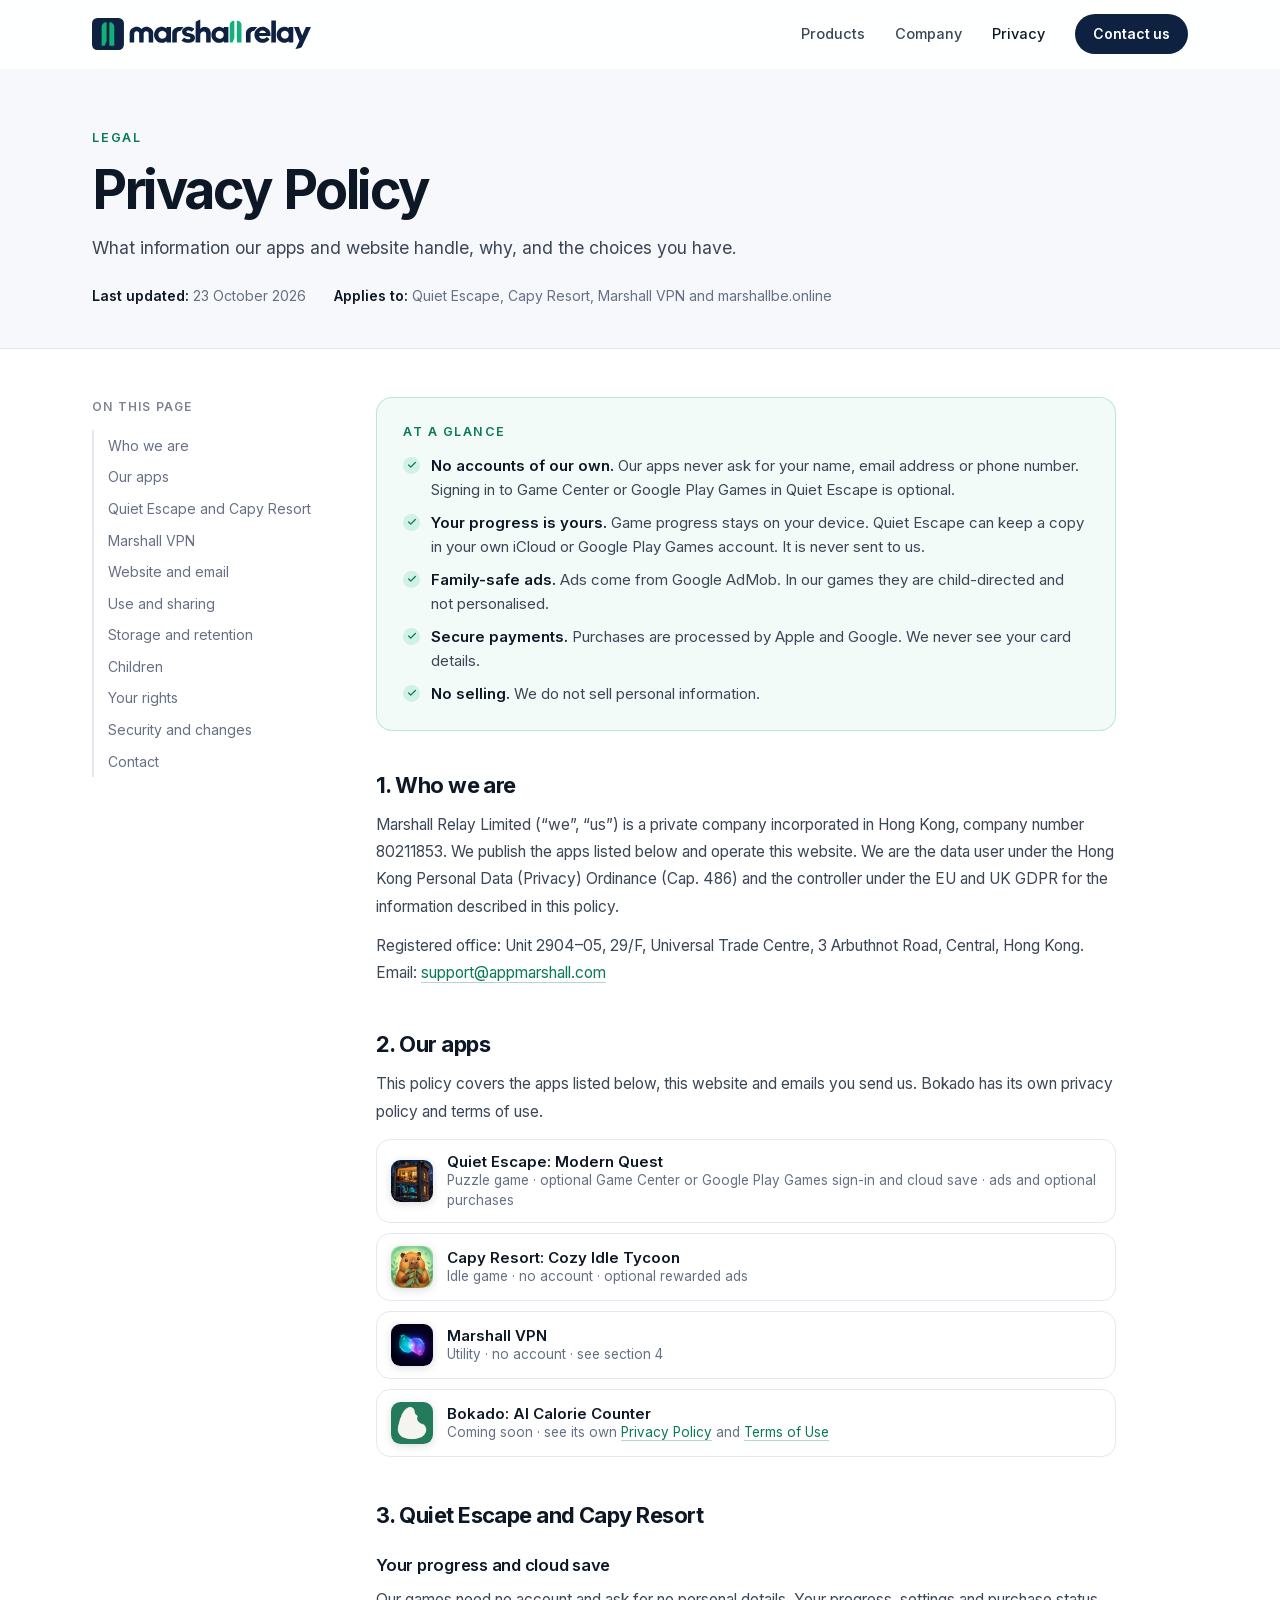
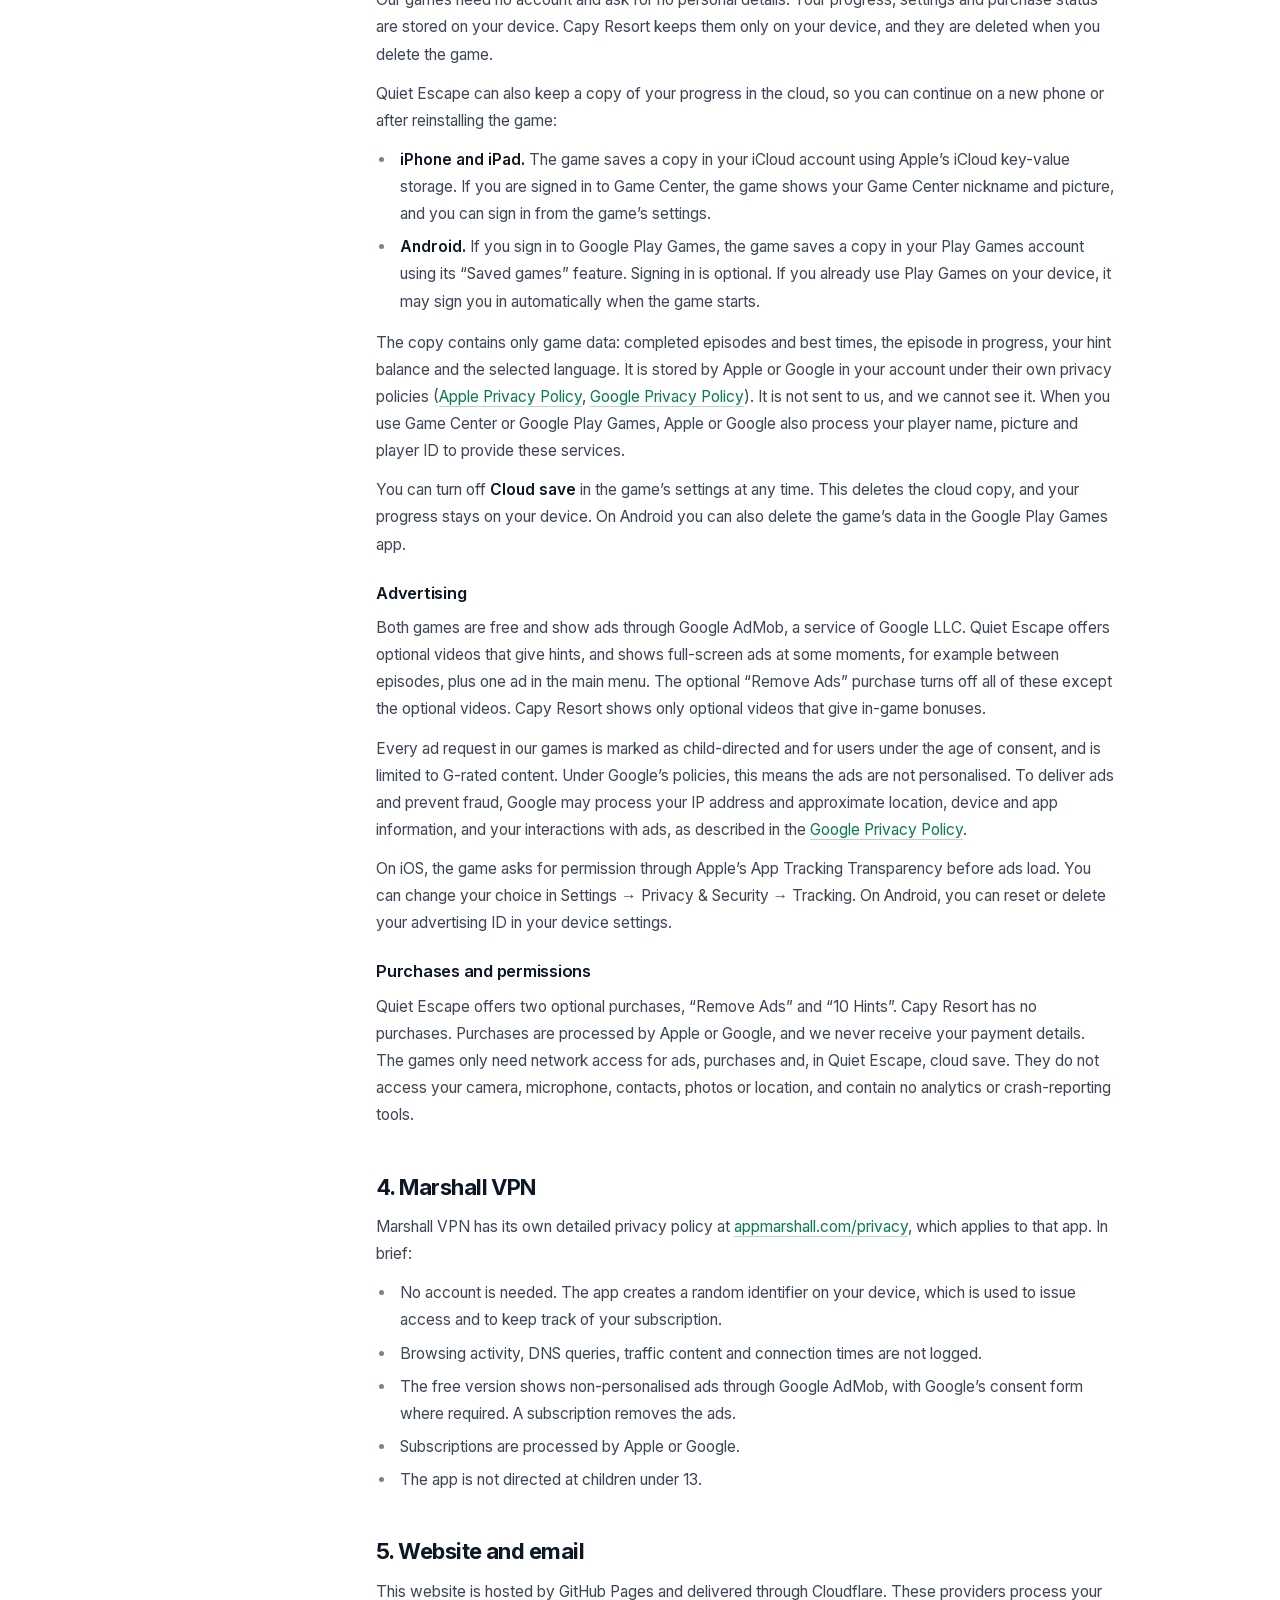
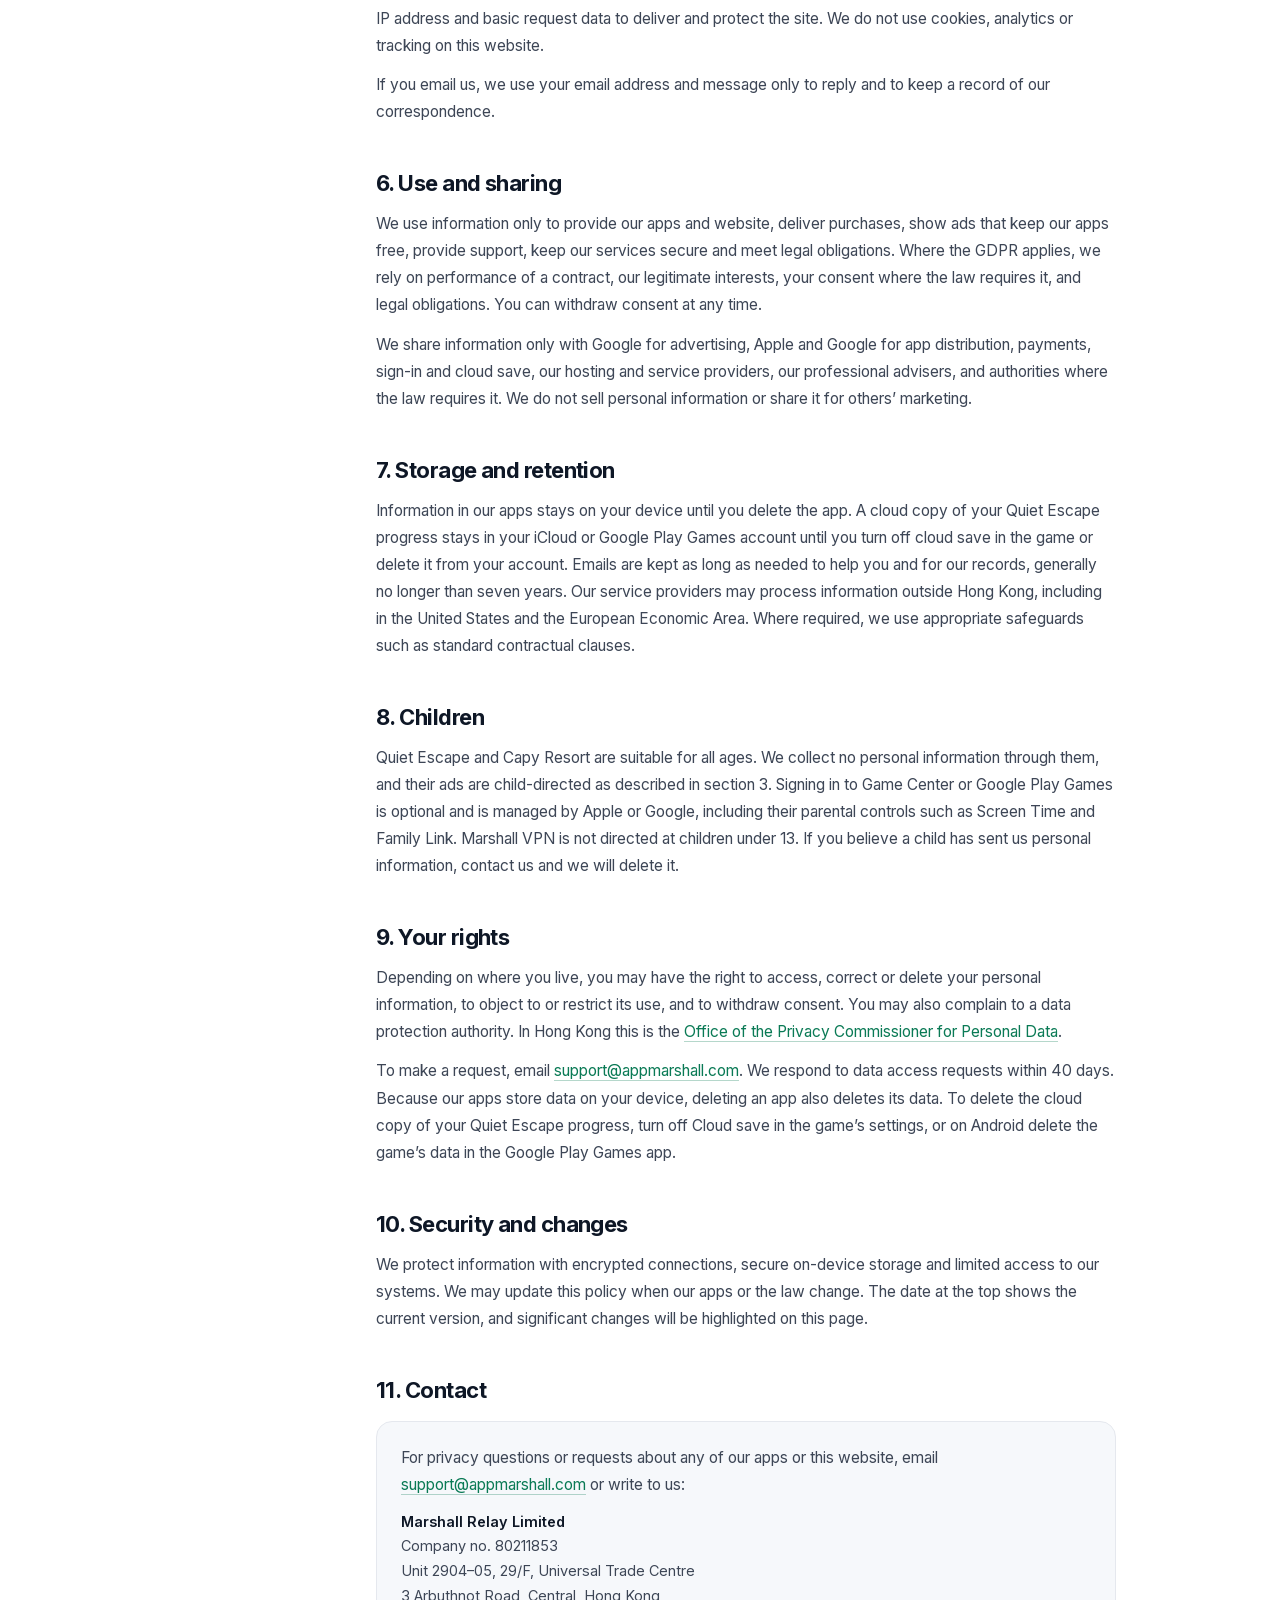
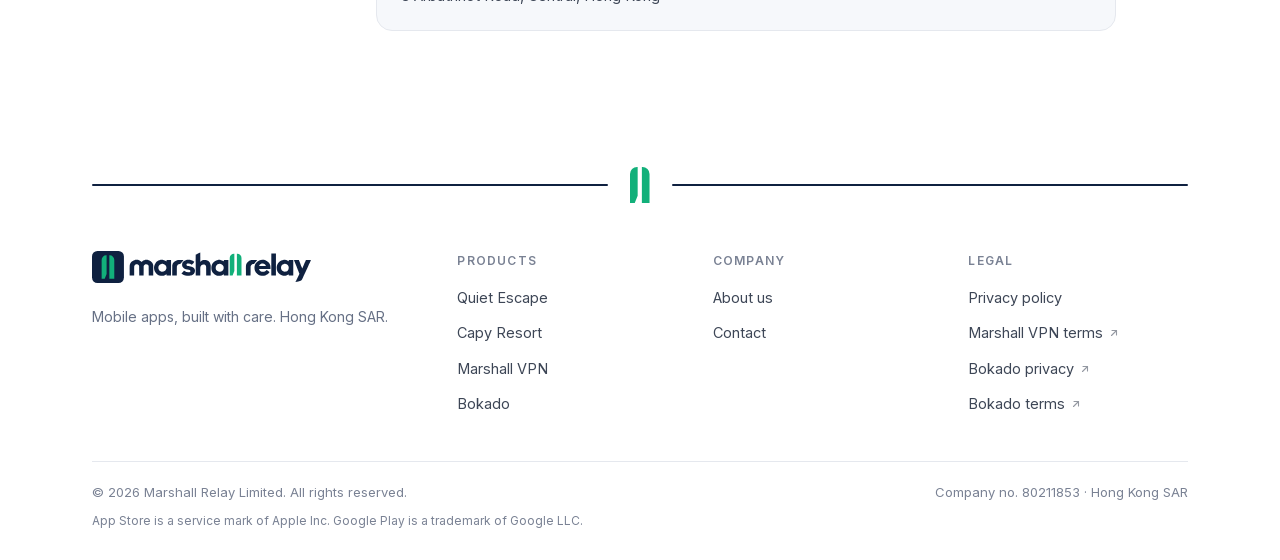
==== commit 45ae10e2: "Add files via upload" ====
--- a/privacy/index.html
+++ b/privacy/index.html
@@ -55,7 +55,7 @@
       <h1>Privacy Policy</h1>
       <p class="doc-lead">What information our apps and website handle, why, and the choices you have.</p>
       <div class="doc-meta">
-        <span><strong>Last updated:</strong> 15 October 2026</span>
+        <span><strong>Last updated:</strong> 23 October 2026</span>
         <span><strong>Applies to:</strong> Quiet Escape, Capy Resort, Marshall VPN and marshallbe.online</span>
       </div>
     </div>
@@ -103,8 +103,8 @@
           <div class="summary">
             <h2>At a glance</h2>
             <ul>
-              <li><strong>No accounts.</strong> Our apps never ask for your name, email address or phone number.</li>
-              <li><strong>Data stays on your device.</strong> Game progress and settings are not sent to us.</li>
+              <li><strong>No accounts of our own.</strong> Our apps never ask for your name, email address or phone number. Signing in to Game Center or Google Play Games in Quiet Escape is optional.</li>
+              <li><strong>Your progress is yours.</strong> Game progress stays on your device. Quiet Escape can keep a copy in your own iCloud or Google Play Games account. It is never sent to us.</li>
               <li><strong>Family-safe ads.</strong> Ads come from Google AdMob. In our games they are child-directed and not personalised.</li>
               <li><strong>Secure payments.</strong> Purchases are processed by Apple and Google. We never see your card details.</li>
               <li><strong>No selling.</strong> We do not sell personal information.</li>
@@ -119,15 +119,22 @@
             <h2 id="apps">2. Our apps</h2>
             <p>This policy covers the apps listed below, this website and emails you send us. Bokado has its own privacy policy and terms of use.</p>
             <ul class="app-list">
-              <li><img src="../assets/apps/quiet-escape/icon.webp" width="256" height="256" alt=""><div><span class="al-name">Quiet Escape: Modern Quest</span><span class="al-note">Puzzle game · no account · ads and optional purchases</span></div></li>
+              <li><img src="../assets/apps/quiet-escape/icon.webp" width="256" height="256" alt=""><div><span class="al-name">Quiet Escape: Modern Quest</span><span class="al-note">Puzzle game · optional Game Center or Google Play Games sign-in and cloud save · ads and optional purchases</span></div></li>
               <li><img src="../assets/apps/capy-resort/icon.webp" width="256" height="256" alt=""><div><span class="al-name">Capy Resort: Cozy Idle Tycoon</span><span class="al-note">Idle game · no account · optional rewarded ads</span></div></li>
               <li><img src="../assets/apps/marshall-vpn/icon.webp" width="256" height="256" alt=""><div><span class="al-name">Marshall VPN</span><span class="al-note">Utility · no account · see section 4</span></div></li>
               <li><img src="../assets/apps/bokado/icon.webp" width="256" height="256" alt=""><div><span class="al-name">Bokado: AI Calorie Counter</span><span class="al-note">Coming soon · see its own <a href="https://nutri.marshallbe.online/legal/privacy" target="_blank" rel="noopener">Privacy Policy</a> and <a href="https://nutri.marshallbe.online/legal/terms" target="_blank" rel="noopener">Terms of Use</a></span></div></li>
             </ul>
 
             <h2 id="games">3. Quiet Escape and Capy Resort</h2>
-            <h3>Data on your device</h3>
-            <p>Our games need no account and ask for no personal details. Your progress, settings and purchase status are stored only on your device and are deleted when you delete the game. The games do not send this information to us.</p>
+            <h3>Your progress and cloud save</h3>
+            <p>Our games need no account and ask for no personal details. Your progress, settings and purchase status are stored on your device. Capy Resort keeps them only on your device, and they are deleted when you delete the game.</p>
+            <p>Quiet Escape can also keep a copy of your progress in the cloud, so you can continue on a new phone or after reinstalling the game:</p>
+            <ul>
+              <li><strong>iPhone and iPad.</strong> The game saves a copy in your iCloud account using Apple’s iCloud key-value storage. If you are signed in to Game Center, the game shows your Game Center nickname and picture, and you can sign in from the game’s settings.</li>
+              <li><strong>Android.</strong> If you sign in to Google Play Games, the game saves a copy in your Play Games account using its “Saved games” feature. Signing in is optional. If you already use Play Games on your device, it may sign you in automatically when the game starts.</li>
+            </ul>
+            <p>The copy contains only game data: completed episodes and best times, the episode in progress, your hint balance and the selected language. It is stored by Apple or Google in your account under their own privacy policies (<a href="https://www.apple.com/legal/privacy/" target="_blank" rel="noopener">Apple Privacy Policy</a>, <a href="https://policies.google.com/privacy" target="_blank" rel="noopener">Google Privacy Policy</a>). It is not sent to us, and we cannot see it. When you use Game Center or Google Play Games, Apple or Google also process your player name, picture and player ID to provide these services.</p>
+            <p>You can turn off <strong>Cloud save</strong> in the game’s settings at any time. This deletes the cloud copy, and your progress stays on your device. On Android you can also delete the game’s data in the Google Play Games app.</p>
 
             <h3>Advertising</h3>
             <p>Both games are free and show ads through Google AdMob, a service of Google LLC. Quiet Escape offers optional videos that give hints, and shows full-screen ads at some moments, for example between episodes, plus one ad in the main menu. The optional “Remove Ads” purchase turns off all of these except the optional videos. Capy Resort shows only optional videos that give in-game bonuses.</p>
@@ -135,7 +142,7 @@
             <p>On iOS, the game asks for permission through Apple’s App Tracking Transparency before ads load. You can change your choice in Settings → Privacy &amp; Security → Tracking. On Android, you can reset or delete your advertising ID in your device settings.</p>
 
             <h3>Purchases and permissions</h3>
-            <p>Quiet Escape offers two optional purchases, “Remove Ads” and “10 Hints”. Capy Resort has no purchases. Purchases are processed by Apple or Google, and we never receive your payment details. The games only need network access for ads and purchases. They do not access your camera, microphone, contacts, photos or location, and contain no analytics or crash-reporting tools.</p>
+            <p>Quiet Escape offers two optional purchases, “Remove Ads” and “10 Hints”. Capy Resort has no purchases. Purchases are processed by Apple or Google, and we never receive your payment details. The games only need network access for ads, purchases and, in Quiet Escape, cloud save. They do not access your camera, microphone, contacts, photos or location, and contain no analytics or crash-reporting tools.</p>
 
             <h2 id="vpn">4. Marshall VPN</h2>
             <p>Marshall VPN has its own detailed privacy policy at <a href="https://appmarshall.com/privacy/" target="_blank" rel="noopener">appmarshall.com/privacy</a>, which applies to that app. In brief:</p>
@@ -153,17 +160,17 @@
 
             <h2 id="use">6. Use and sharing</h2>
             <p>We use information only to provide our apps and website, deliver purchases, show ads that keep our apps free, provide support, keep our services secure and meet legal obligations. Where the GDPR applies, we rely on performance of a contract, our legitimate interests, your consent where the law requires it, and legal obligations. You can withdraw consent at any time.</p>
-            <p>We share information only with Google for advertising, Apple and Google for app distribution and payments, our hosting and service providers, our professional advisers, and authorities where the law requires it. We do not sell personal information or share it for others’ marketing.</p>
+            <p>We share information only with Google for advertising, Apple and Google for app distribution, payments, sign-in and cloud save, our hosting and service providers, our professional advisers, and authorities where the law requires it. We do not sell personal information or share it for others’ marketing.</p>
 
             <h2 id="retention">7. Storage and retention</h2>
-            <p>Information in our apps stays on your device until you delete the app. Emails are kept as long as needed to help you and for our records, generally no longer than seven years. Our service providers may process information outside Hong Kong, including in the United States and the European Economic Area. Where required, we use appropriate safeguards such as standard contractual clauses.</p>
+            <p>Information in our apps stays on your device until you delete the app. A cloud copy of your Quiet Escape progress stays in your iCloud or Google Play Games account until you turn off cloud save in the game or delete it from your account. Emails are kept as long as needed to help you and for our records, generally no longer than seven years. Our service providers may process information outside Hong Kong, including in the United States and the European Economic Area. Where required, we use appropriate safeguards such as standard contractual clauses.</p>
 
             <h2 id="children">8. Children</h2>
-            <p>Quiet Escape and Capy Resort are suitable for all ages. They collect no personal information, and their ads are child-directed as described in section 3. Marshall VPN is not directed at children under 13. If you believe a child has sent us personal information, contact us and we will delete it.</p>
+            <p>Quiet Escape and Capy Resort are suitable for all ages. We collect no personal information through them, and their ads are child-directed as described in section 3. Signing in to Game Center or Google Play Games is optional and is managed by Apple or Google, including their parental controls such as Screen Time and Family Link. Marshall VPN is not directed at children under 13. If you believe a child has sent us personal information, contact us and we will delete it.</p>
 
             <h2 id="rights">9. Your rights</h2>
             <p>Depending on where you live, you may have the right to access, correct or delete your personal information, to object to or restrict its use, and to withdraw consent. You may also complain to a data protection authority. In Hong Kong this is the <a href="https://www.pcpd.org.hk/" target="_blank" rel="noopener">Office of the Privacy Commissioner for Personal Data</a>.</p>
-            <p>To make a request, email <a href="mailto:support@appmarshall.com">support@appmarshall.com</a>. We respond to data access requests within 40 days. Because our apps store data on your device, deleting an app also deletes its data.</p>
+            <p>To make a request, email <a href="mailto:support@appmarshall.com">support@appmarshall.com</a>. We respond to data access requests within 40 days. Because our apps store data on your device, deleting an app also deletes its data. To delete the cloud copy of your Quiet Escape progress, turn off Cloud save in the game’s settings, or on Android delete the game’s data in the Google Play Games app.</p>
 
             <h2 id="security">10. Security and changes</h2>
             <p>We protect information with encrypted connections, secure on-device storage and limited access to our systems. We may update this policy when our apps or the law change. The date at the top shows the current version, and significant changes will be highlighted on this page.</p>
